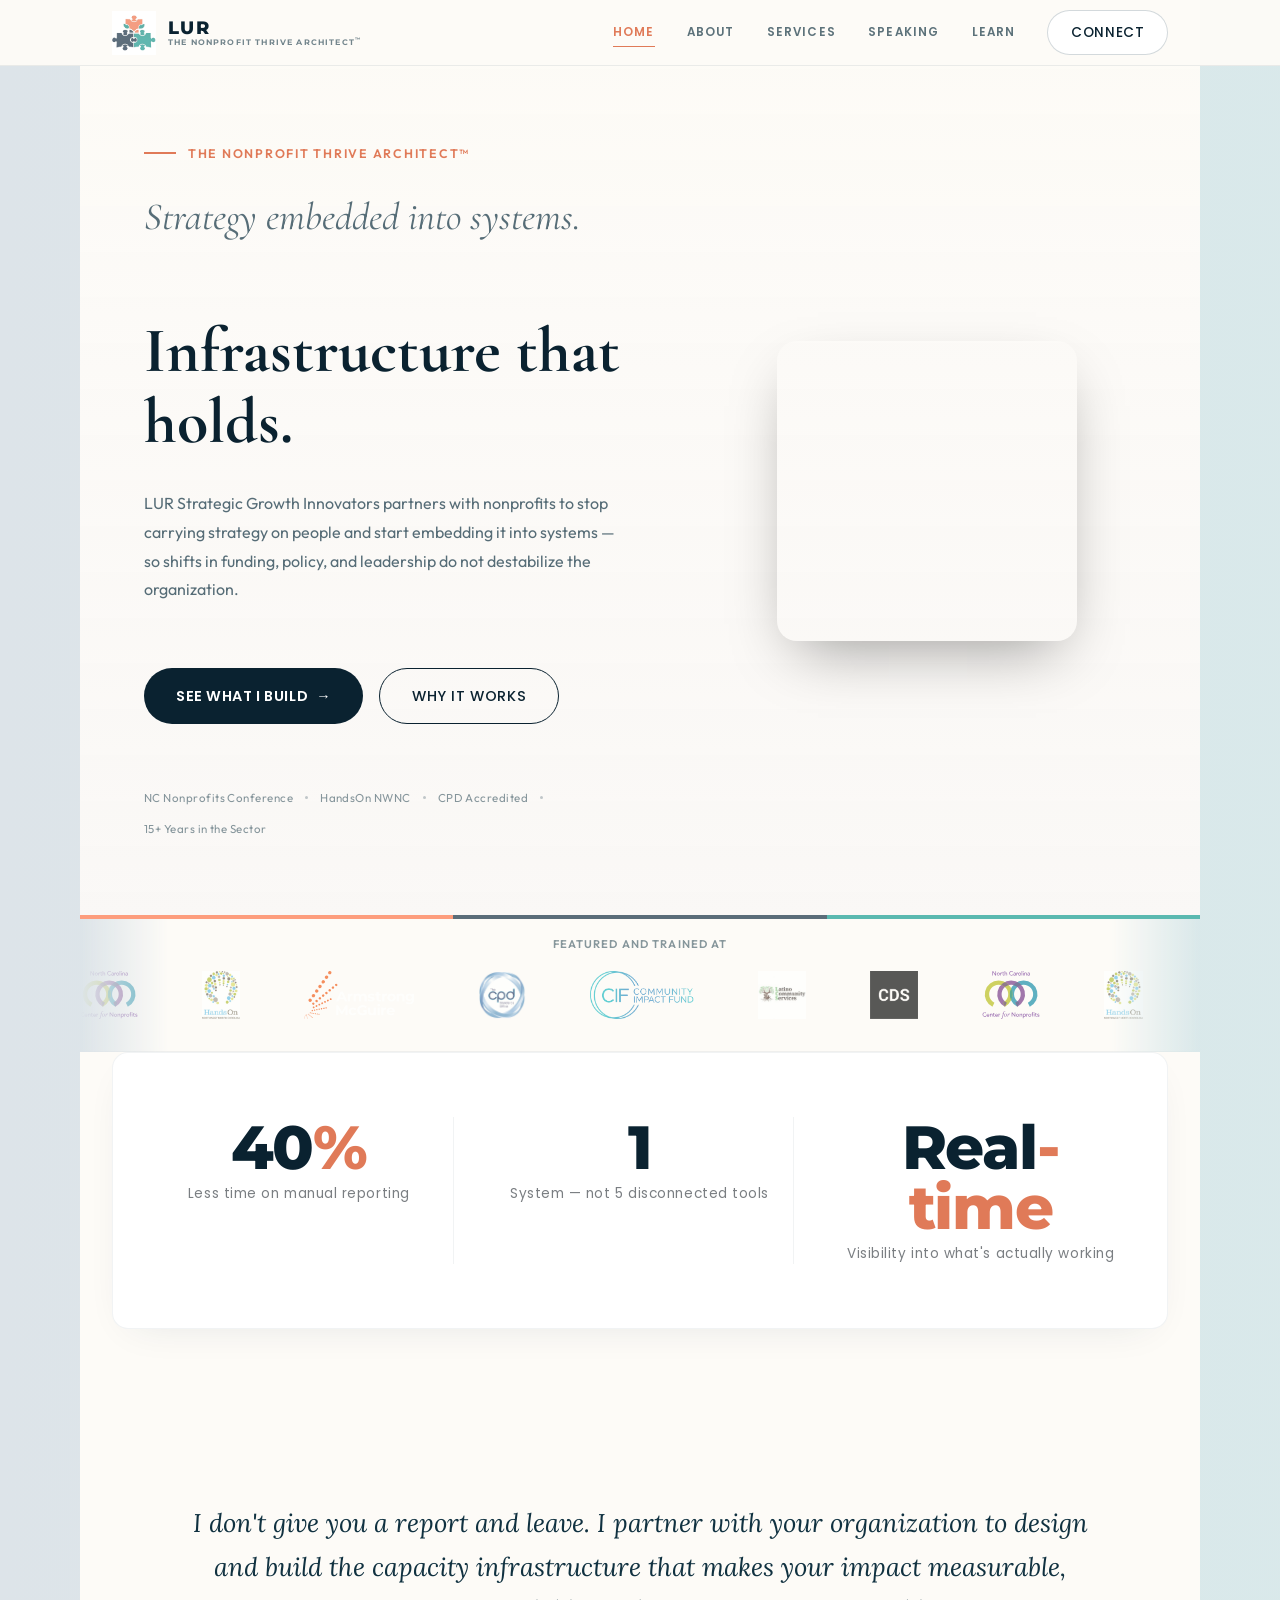
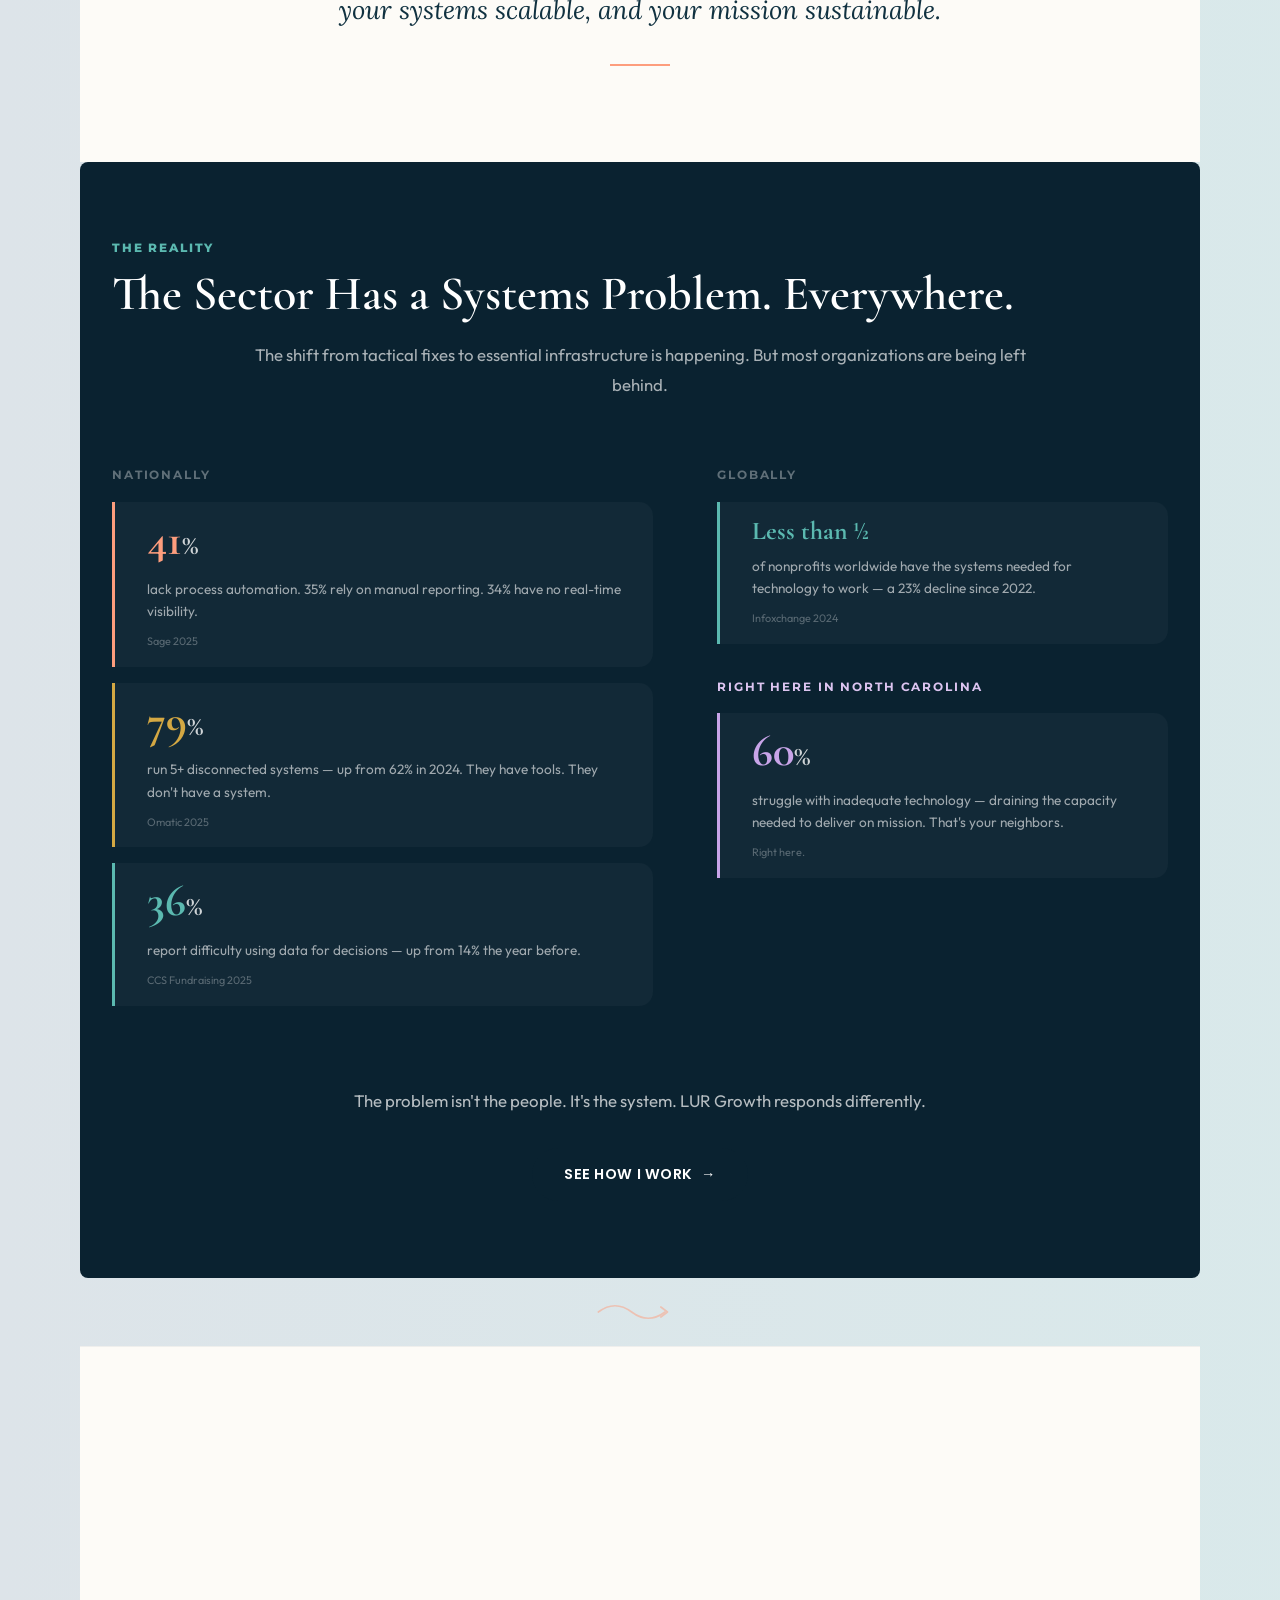
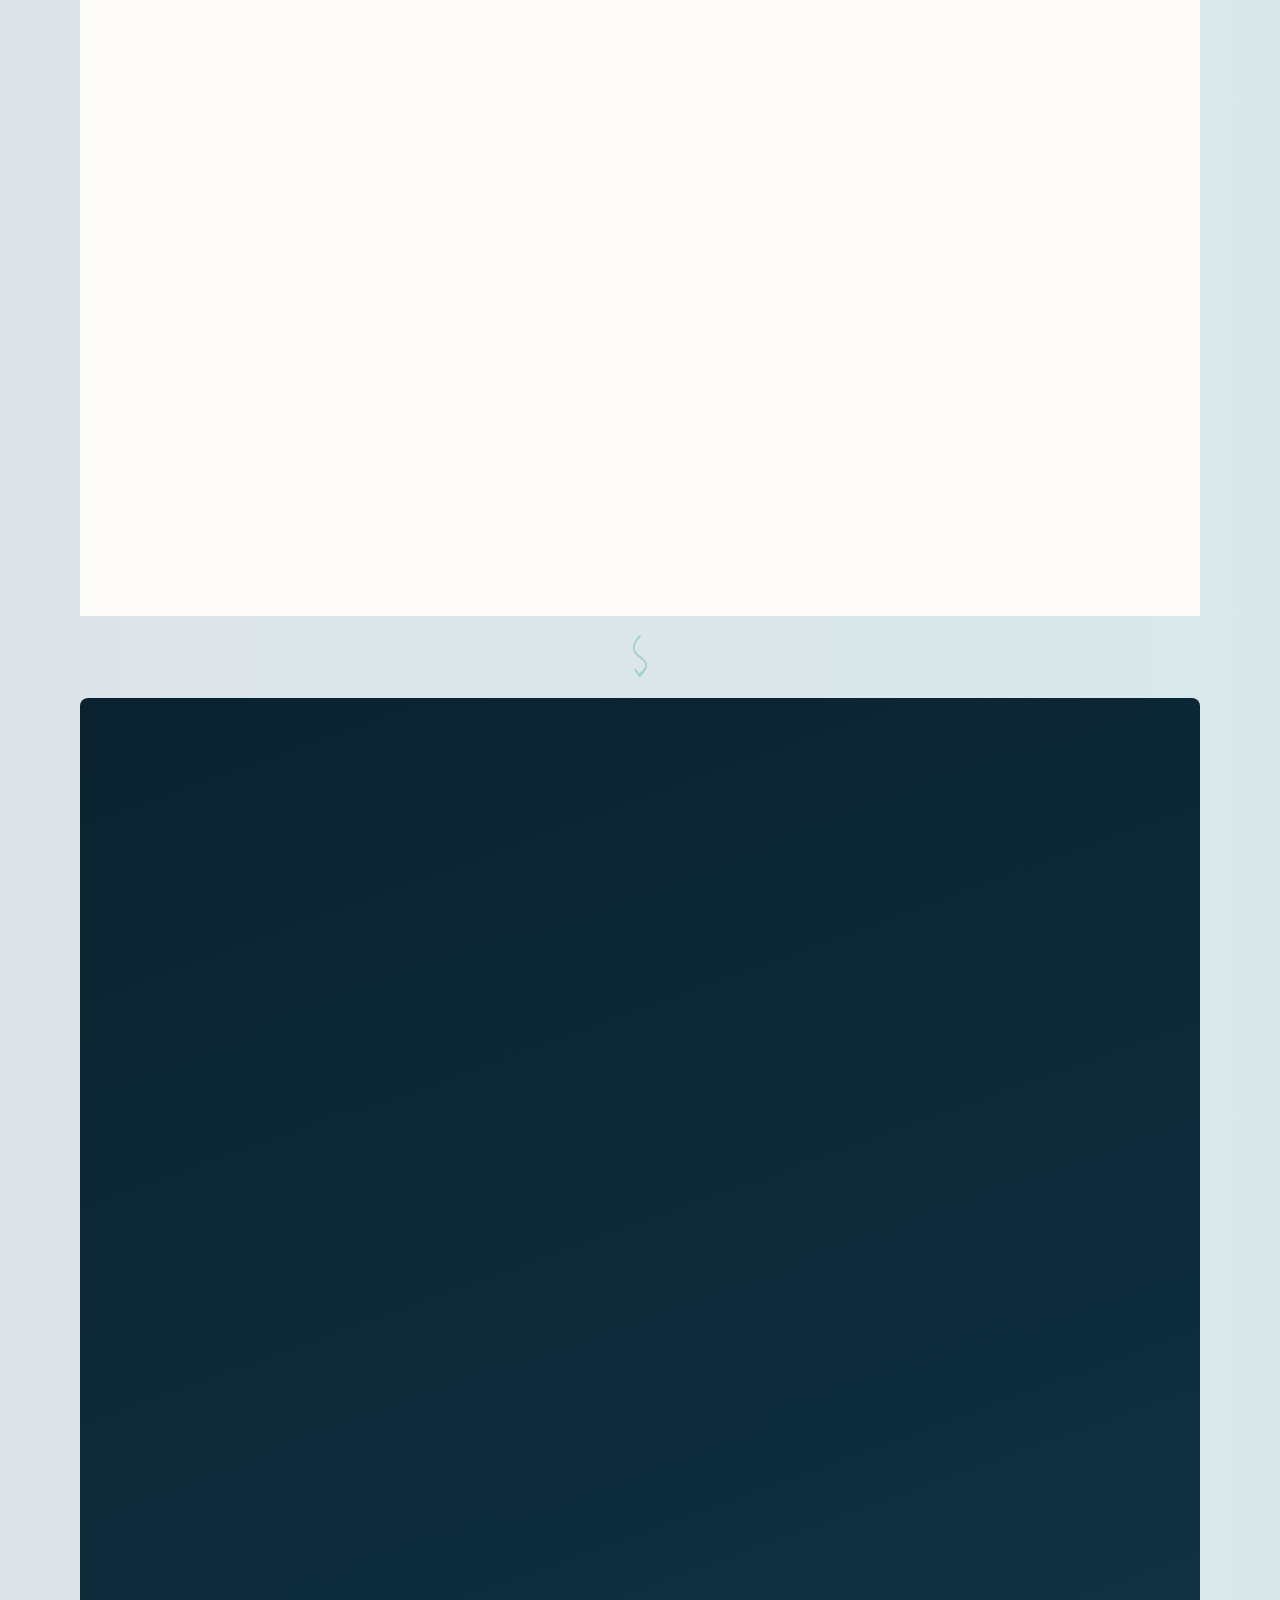
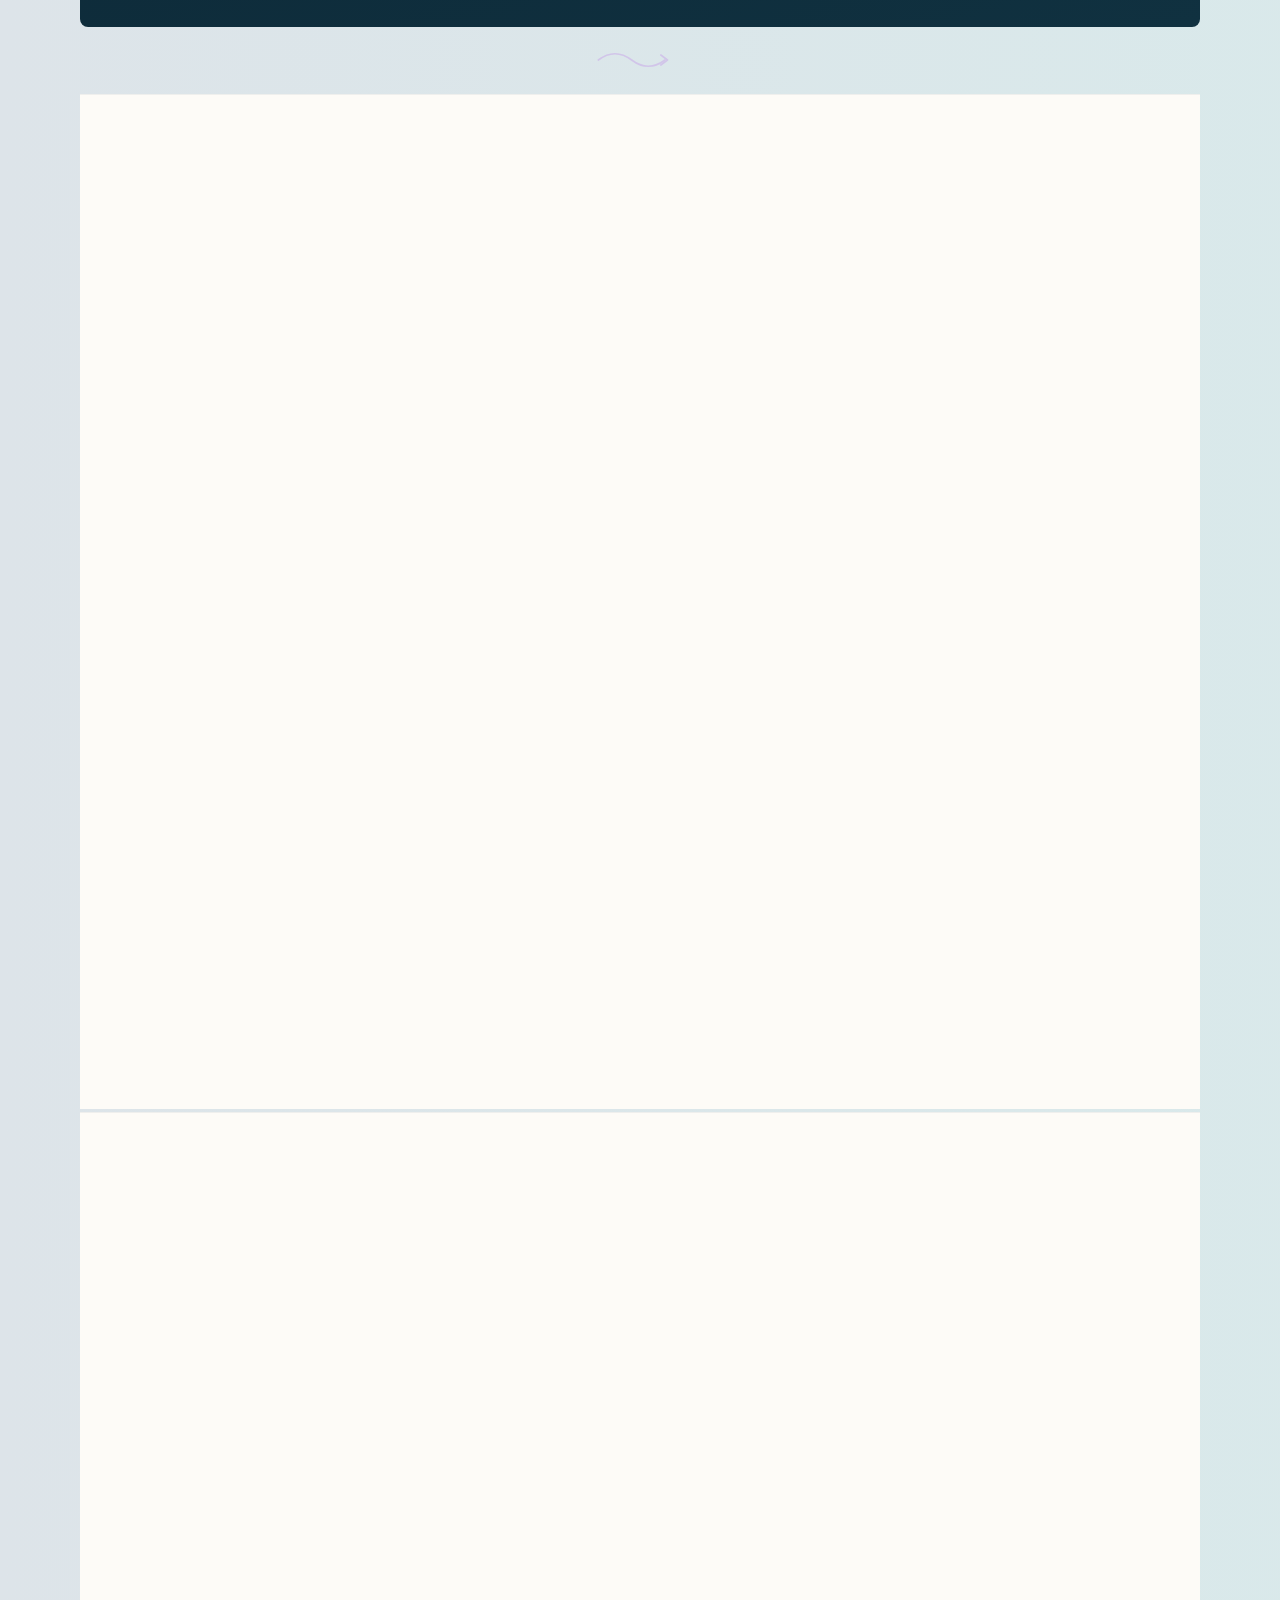
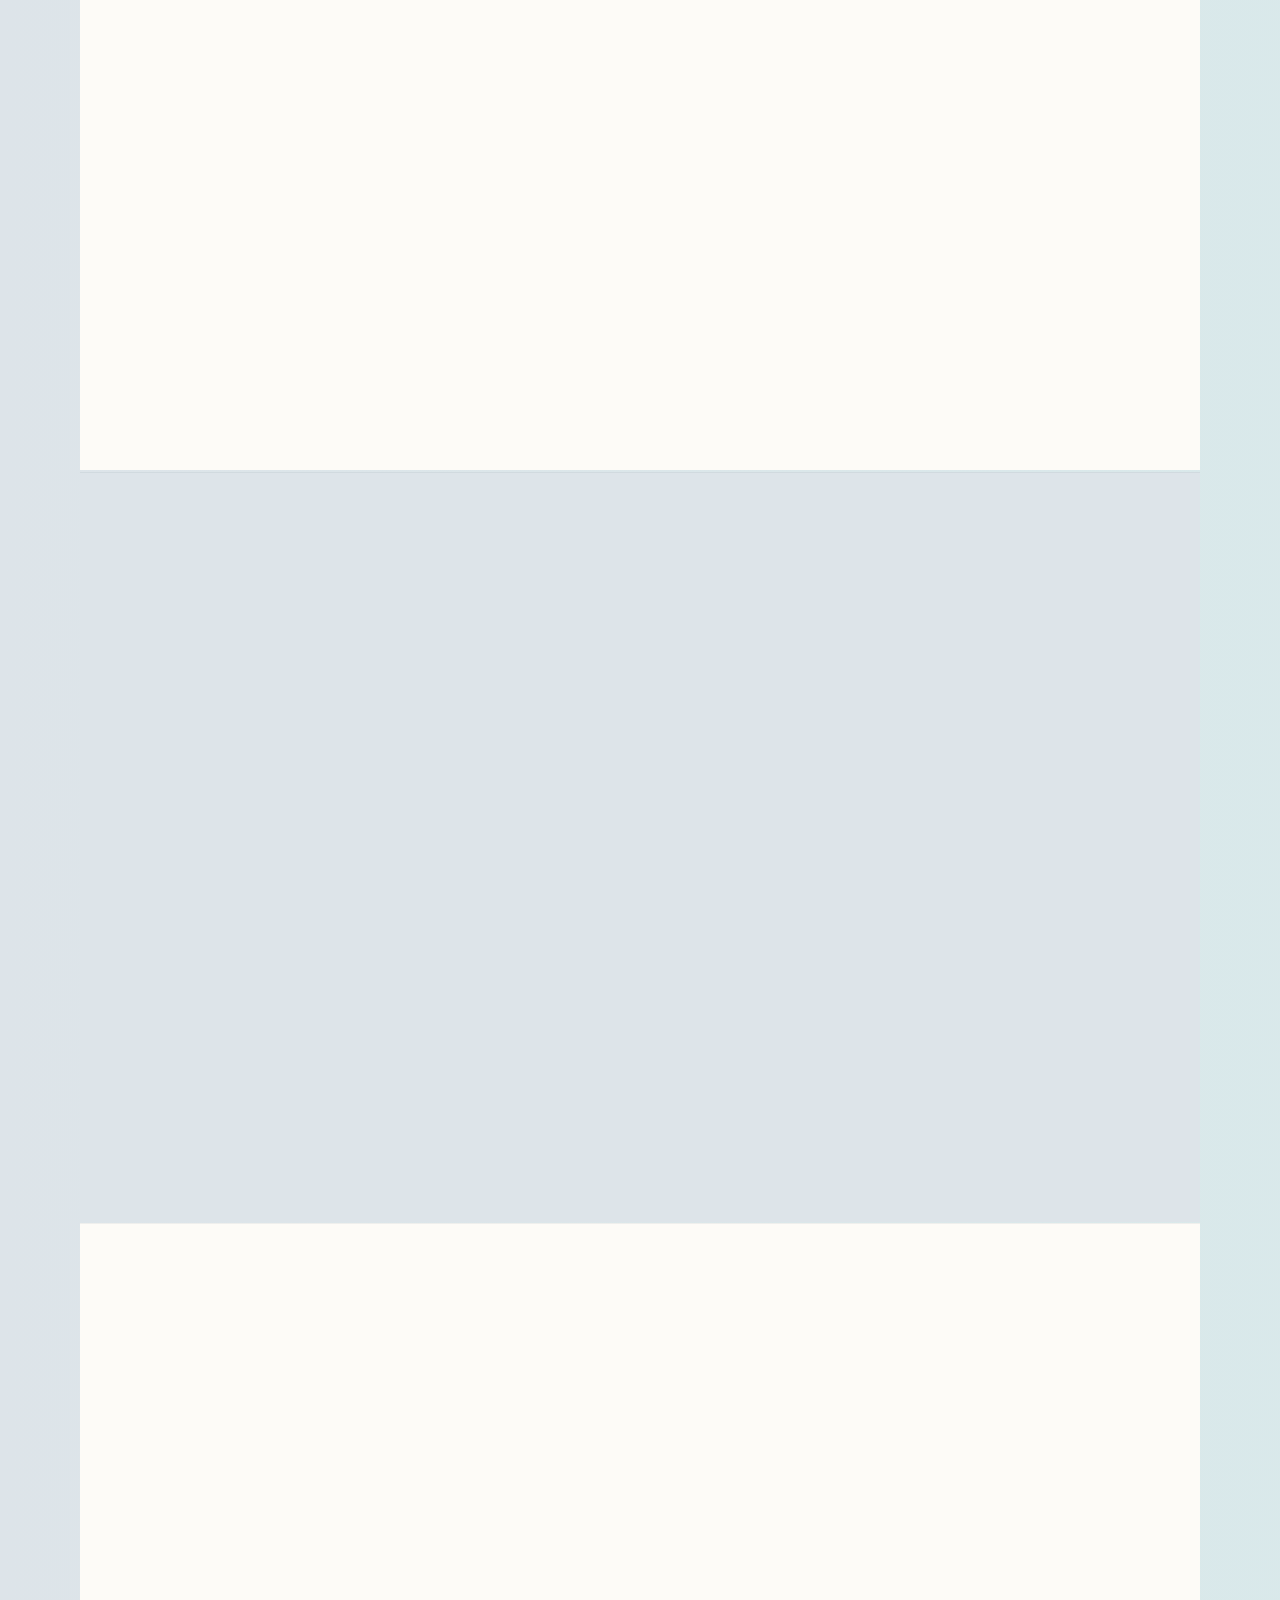
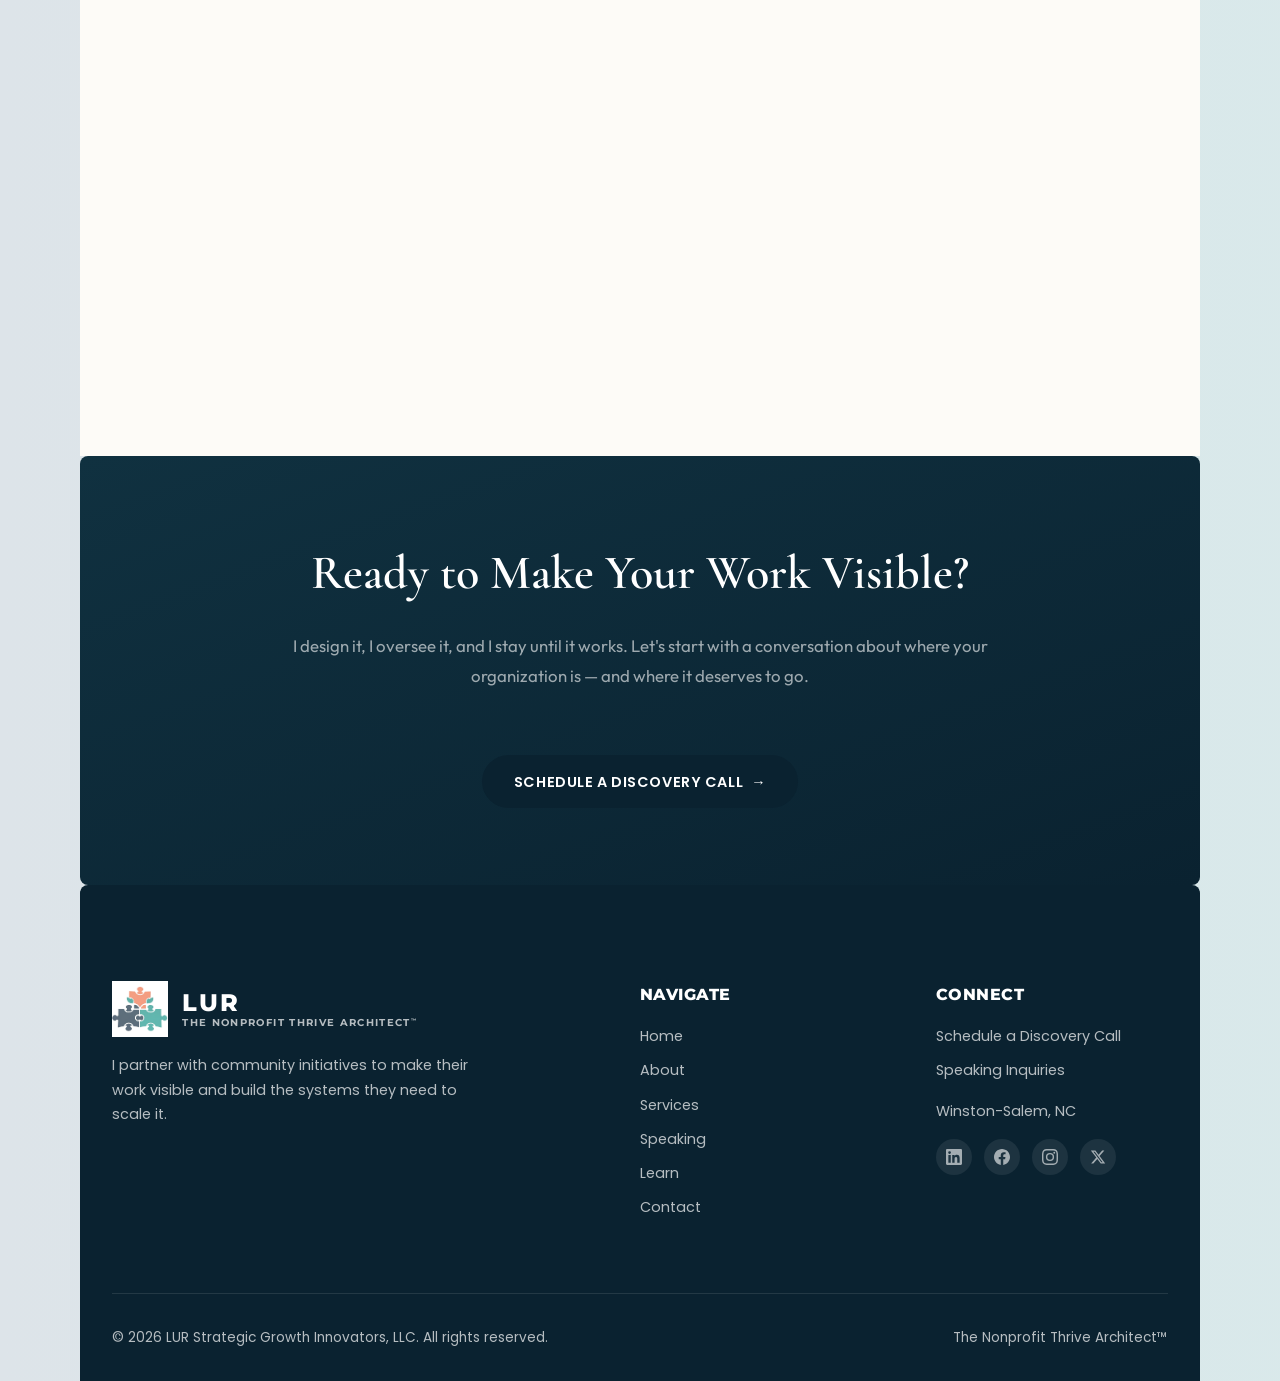
==== index.html @ 9ff00aa7 "Performance: remove grain overlay, border frame, backdrop-filter - Removed grain SVG overlay (fixed-" ====
<!DOCTYPE html>
<html lang="en">
<head>
  <meta charset="UTF-8">
  <meta name="viewport" content="width=device-width, initial-scale=1.0">
  <title>LUR Growth | The Nonprofit Thrive Architect™ | Capacity Infrastructure for Mission-Driven Organizations</title>
  <meta name="description" content="I partner with community initiatives to make their work visible and build the systems they need to scale it. Capacity infrastructure for nonprofits — not reports, not templates, working systems.">
  <meta name="keywords" content="nonprofit capacity building, nonprofit infrastructure, nonprofit systems design, Impact Flow framework, nonprofit AI systems, nonprofit executive leadership, Winston-Salem NC">
  <meta property="og:title" content="LUR Growth | The Nonprofit Thrive Architect™">
  <meta property="og:description" content="I partner with community initiatives to make their work visible and build the systems they need to scale it.">
  <meta property="og:type" content="website">
  <meta property="og:url" content="https://lurgrowth.com">
  <meta name="twitter:card" content="summary_large_image">
  <meta name="twitter:title" content="LUR Growth | The Nonprofit Thrive Architect™">
  <meta name="twitter:description" content="LUR Growth partners with nonprofits to embed strategy into systems. Capacity infrastructure for mission-driven organizations. Winston-Salem, NC.">
  <link rel="canonical" href="https://lurgrowth.com">
  <link rel="stylesheet" href="css/styles.css">

  <script type="application/ld+json">
  {
    "@context": "https://schema.org",
    "@type": "LocalBusiness",
    "name": "LUR Growth",
    "alternateName": "The Nonprofit Thrive Architect",
    "description": "Capacity infrastructure for mission-driven organizations. We partner with community initiatives to make their work visible and build the systems they need to scale it.",
    "url": "https://lurgrowth.com",
    "address": {
      "@type": "PostalAddress",
      "addressLocality": "Winston-Salem",
      "addressRegion": "NC",
      "addressCountry": "US"
    },
    "founder": {
      "@type": "Person",
      "name": "Latoya Robinson",
      "jobTitle": "Founder, Principal Consultant, and Creator of the Impact Flow Framework"
    }
  }
  </script>
</head>
<body>

  <!-- ========== 1. FIXED NAVIGATION ========== -->
  <nav class="nav" role="navigation" aria-label="Main navigation">
    <div class="nav__inner">
      <a href="index.html" class="nav__logo" aria-label="LUR Strategic Growth Innovators Home">
        <img src="assets/lur-icon.png" alt="" class="nav__logo-icon">
        <span class="nav__logo-wordmark">
          <span class="nav__logo-lur">LUR</span>
          <span class="nav__logo-tagline">The Nonprofit Thrive Architect<sup>™</sup></span>
        </span>
      </a>
      <div class="nav__links" id="navLinks">
        <a href="index.html" class="nav__link active">Home</a>
        <a href="about.html" class="nav__link">About</a>
        <a href="services.html" class="nav__link">Services</a>
        <a href="speaking.html" class="nav__link">Speaking</a>
        <a href="courses.html" class="nav__link">Learn</a>
        <a href="contact.html" class="nav__cta">Connect</a>
      </div>
      <button class="nav__toggle" id="navToggle" aria-label="Toggle navigation menu" aria-expanded="false">
        <span></span>
        <span></span>
        <span></span>
      </button>
    </div>
  </nav>

  <!-- ========== 2. HERO SECTION ========== -->
  <section class="hp-hero" id="hero">
    <div class="hp-hero__grid">
      <div class="hp-hero__text">
        <p class="hp-hero__eyebrow"><span class="hp-hero__eyebrow-line"></span>The Nonprofit Thrive Architect™</p>
        <h1 class="hp-hero__title"><em>Strategy embedded into systems.</em><br><strong>Infrastructure that holds.</strong></h1>
        <p class="hp-hero__body">LUR Strategic Growth Innovators partners with nonprofits to stop carrying strategy on people and start embedding it into systems — so shifts in funding, policy, and leadership do not destabilize the organization.</p>
        <div class="hp-hero__actions">
          <a href="services.html" class="btn btn--rose">See What I Build <span aria-hidden="true">&rarr;</span></a>
          <a href="#why-lur" class="btn btn--outline-white">Why It Works</a>
        </div>
        <div class="hp-hero__trust">
          <span>NC Nonprofits Conference</span>
          <span class="hp-hero__trust-dot"></span>
          <span>HandsOn NWNC</span>
          <span class="hp-hero__trust-dot"></span>
          <span>CPD Accredited</span>
          <span class="hp-hero__trust-dot"></span>
          <span>15+ Years in the Sector</span>
        </div>
      </div>

      <!-- Hero Visual: Video/Puzzle -->
      <div class="hp-hero__visual">
        <div class="hp-hero__video-wrap">
          <video class="hero__video" autoplay muted loop playsinline preload="auto" aria-label="Animated LUR Growth puzzle mark">
            <source src="assets/hero-puzzle-loop.mp4" type="video/mp4">
          </video>
        </div>
      </div>
    </div>
  </section>

  <!-- Tri-Color Accent Bar -->
  <div class="accent-bar" aria-hidden="true">
    <div class="accent-bar__segment accent-bar__segment--coral"></div>
    <div class="accent-bar__segment accent-bar__segment--slate"></div>
    <div class="accent-bar__segment accent-bar__segment--teal"></div>
  </div>

  <!-- ========== 3. CREDIBILITY STRIP (infinite marquee) ========== -->
  <section class="credibility-strip" aria-label="Featured and trained at">
    <p class="credibility-strip__label">Featured and Trained At</p>
    <div class="credibility-strip__track">
      <!-- Track A -->
      <img src="assets/logos/nc-nonprofits.svg" alt="NC Center for Nonprofits">
      <img src="assets/logos/handson-nwnc.jpg" alt="HandsOn Northwest North Carolina">
      <img src="assets/logos/armstrong-mcguire.svg" alt="Armstrong McGuire">
      <img src="assets/logos/cpd.webp" alt="CPD Standards Office">
      <img src="assets/logos/cif.webp" alt="Community Impact Fund">
      <img src="assets/logos/lcs.png" alt="Latino Community Services">
      <img src="assets/logos/cds.webp" alt="Community Design Studio">
      <!-- Track B (duplicate for seamless loop) -->
      <img src="assets/logos/nc-nonprofits.svg" alt="" aria-hidden="true">
      <img src="assets/logos/handson-nwnc.jpg" alt="" aria-hidden="true">
      <img src="assets/logos/armstrong-mcguire.svg" alt="" aria-hidden="true">
      <img src="assets/logos/cpd.webp" alt="" aria-hidden="true">
      <img src="assets/logos/cif.webp" alt="" aria-hidden="true">
      <img src="assets/logos/lcs.png" alt="" aria-hidden="true">
      <img src="assets/logos/cds.webp" alt="" aria-hidden="true">
    </div>
  </section>

  <!-- ========== 3b. STAT ROW ========== -->
  <section class="stat-row reveal" aria-label="What changes when systems work">
    <div class="stat-row__inner">
      <div class="stat">
        <span class="stat__number">40<span class="stat__number-suffix">%</span></span>
        <p class="stat__label">Less time on manual reporting</p>
      </div>
      <div class="stat">
        <span class="stat__number">1</span>
        <p class="stat__label">System — not 5 disconnected tools</p>
      </div>
      <div class="stat">
        <span class="stat__number">Real<span class="stat__number-suffix">-time</span></span>
        <p class="stat__label">Visibility into what's actually working</p>
      </div>
    </div>
  </section>

  <!-- ========== 3c. POSITIONING STATEMENT ========== -->
  <section class="positioning reveal">
    <p class="positioning__text">I don't give you a report and leave. I partner with your organization to design and build the capacity infrastructure that makes your impact measurable, your systems scalable, and your mission sustainable.</p>
    <div class="positioning__line"></div>
  </section>

  <!-- ========== 4. THE PROBLEM SECTION ========== -->
  <section class="hp-problem" id="the-problem">
    <div class="hp-problem__inner">
      <p class="hp-section-eyebrow reveal">The Reality</p>
      <h2 class="hp-section-title reveal">The Sector Has a Systems Problem. Everywhere.</h2>
      <p class="hp-problem__intro reveal">The shift from tactical fixes to essential infrastructure is happening. But most organizations are being left behind.</p>

      <div class="stat-grid reveal">
        <!-- Nationally -->
        <div class="stat-tier">
          <p class="stat-tier__label">Nationally</p>
          <div class="stat-card stat-card--rose">
            <span class="stat-card__number">41</span><span class="stat-card__suffix">%</span>
            <p class="stat-card__context">lack process automation. 35% rely on manual reporting. 34% have no real-time visibility.</p>
            <cite class="stat-card__source">Sage 2025</cite>
          </div>
          <div class="stat-card stat-card--gold">
            <span class="stat-card__number">79</span><span class="stat-card__suffix">%</span>
            <p class="stat-card__context">run 5+ disconnected systems — up from 62% in 2024. They have tools. They don't have a system.</p>
            <cite class="stat-card__source">Omatic 2025</cite>
          </div>
          <div class="stat-card stat-card--teal">
            <span class="stat-card__number">36</span><span class="stat-card__suffix">%</span>
            <p class="stat-card__context">report difficulty using data for decisions — up from 14% the year before.</p>
            <cite class="stat-card__source">CCS Fundraising 2025</cite>
          </div>
        </div>

        <!-- Globally + NC -->
        <div class="stat-tier">
          <p class="stat-tier__label">Globally</p>
          <div class="stat-card stat-card--green">
            <span class="stat-card__number" style="font-size: 1.6rem;">Less than &frac12;</span>
            <p class="stat-card__context">of nonprofits worldwide have the systems needed for technology to work — a 23% decline since 2022.</p>
            <cite class="stat-card__source">Infoxchange 2024</cite>
          </div>
          <p class="stat-tier__label stat-tier__label--highlight" style="margin-top: var(--space-md);">Right here in North Carolina</p>
          <div class="stat-card stat-card--plum">
            <span class="stat-card__number">60</span><span class="stat-card__suffix">%</span>
            <p class="stat-card__context">struggle with inadequate technology — draining the capacity needed to deliver on mission. That's your neighbors.</p>
            <cite class="stat-card__source">Right here.</cite>
          </div>
        </div>
      </div>

      <div class="hp-problem__turn reveal">
        <p class="hp-problem__text">The problem isn't the people. It's the system. LUR Growth responds differently.</p>
        <a href="services.html" class="btn btn--rose">See How I Work <span aria-hidden="true">&rarr;</span></a>
      </div>
    </div>
  </section>

  <!-- Squiggle Arrow Divider -->
  <div class="section-divider" aria-hidden="true">
    <svg class="squiggle-arrow" viewBox="0 0 120 40" fill="none" xmlns="http://www.w3.org/2000/svg">
      <path d="M10 20 Q30 5, 50 20 Q70 35, 90 20" stroke="var(--coral)" stroke-width="2" stroke-linecap="round" fill="none"/>
      <path d="M85 14 L93 20 L85 26" stroke="var(--coral)" stroke-width="2" stroke-linecap="round" stroke-linejoin="round" fill="none"/>
    </svg>
  </div>

  <!-- ========== 5. SERVICES ========== -->
  <section class="section section--cream" id="services">
    <div class="section__inner">
      <p class="hp-section-eyebrow reveal">What I Build</p>
      <h2 class="hp-section-title reveal">Capacity Infrastructure for the Work That Matters</h2>
      <p class="hp-section-sub reveal">Not a report. Not a template. A working system built around how your organization actually operates — and where you need to go.</p>

      <div class="hp-services stagger">
        <article class="hp-service-card hp-service-card--green">
          <div class="hp-service-card__bar"></div>
          <h3 class="hp-service-card__title">Impact Architecture</h3>
          <p class="hp-service-card__desc">I design and build the systems that make your organization's work visible — dashboards, accountability tools, CRM implementation, impact tracking, and board-ready reporting. If it helps you see your work clearly, I build it.</p>
          <ul class="hp-service-card__features">
            <li>Community impact dashboards</li>
            <li>Accountability + performance systems</li>
            <li>CRM setup and implementation</li>
            <li>Board-ready reporting tools</li>
            <li>Data visualization and metrics design</li>
          </ul>
        </article>

        <article class="hp-service-card hp-service-card--rose">
          <div class="hp-service-card__bar"></div>
          <h3 class="hp-service-card__title">The Monitor</h3>
          <p class="hp-service-card__desc">Once the system is live, I stay alongside your work. I watch what the data is telling us, interpret the gaps, identify what's at risk, and advise on what to build or fix next. This is the ongoing advisory layer — high-value, not just maintenance.</p>
          <ul class="hp-service-card__features">
            <li>Monthly data review and interpretation</li>
            <li>Gap and risk identification</li>
            <li>Strategic advisory calls</li>
            <li>Impact narrative development</li>
            <li>Funder-ready performance reporting</li>
          </ul>
        </article>

        <article class="hp-service-card hp-service-card--gold">
          <div class="hp-service-card__bar"></div>
          <h3 class="hp-service-card__title">Scale by Design</h3>
          <p class="hp-service-card__desc">For organizations asking "how do we grow this?" — I build the systems, frameworks, and roadmaps that answer that question with evidence instead of intuition. Scale by Design means your growth is intentional, infrastructure-backed, and built to last.</p>
          <ul class="hp-service-card__features">
            <li>Organizational capacity assessment</li>
            <li>3-year scale planning</li>
            <li>Infrastructure gap analysis</li>
            <li>Community co-design facilitation</li>
            <li>Funder-ready case for investment</li>
          </ul>
        </article>
      </div>
    </div>
  </section>

  <!-- Squiggle Divider -->
  <div class="section-divider" aria-hidden="true">
    <svg class="squiggle-arrow squiggle-arrow--down" viewBox="0 0 40 60" fill="none" xmlns="http://www.w3.org/2000/svg">
      <path d="M20 5 Q5 20, 20 30 Q35 40, 20 50" stroke="var(--teal)" stroke-width="2" stroke-linecap="round" fill="none"/>
      <path d="M14 45 L20 53 L26 45" stroke="var(--teal)" stroke-width="2" stroke-linecap="round" stroke-linejoin="round" fill="none"/>
    </svg>
  </div>

  <!-- ========== 6. WHY PARTNER WITH LUR GROWTH ========== -->
  <section class="hp-why" id="why-lur">
    <div class="hp-why__inner">
      <p class="hp-section-eyebrow reveal" style="color: var(--teal);">Why Partner With LUR Growth</p>
      <h2 class="hp-section-title reveal" style="color: var(--white);">Imagine What Your Organization Could Look Like in Three Years.</h2>
      <p class="hp-section-sub reveal" style="color: rgba(255,255,255,0.6);">Every partnership starts with a vision. Here's how Latoya is wired to help you get there — and what that means for your organization specifically.</p>

      <div class="strength-accordion" id="strengthAccordion">
        <div class="strength-card strength-card--green active" onclick="toggleAccordion(this)">
          <div class="strength-card__header" role="button" tabindex="0" aria-expanded="true">
            <h3 class="strength-card__title">She can see your organization's future before the engagement begins.</h3>
            <span class="strength-card__icon" aria-hidden="true"></span>
          </div>
          <div class="strength-card__body">
            <p>Before a single system is built, you'll have a vivid picture of what's possible. Not a vague promise — a specific, compelling vision of where your organization is headed and what it looks like when it's thriving. That vision is what fuels the work that follows.</p>
          </div>
        </div>
        <div class="strength-card strength-card--rose" onclick="toggleAccordion(this)">
          <div class="strength-card__header" role="button" tabindex="0" aria-expanded="false">
            <h3 class="strength-card__title">She spots the system gap your whole team has normalized.</h3>
            <span class="strength-card__icon" aria-hidden="true"></span>
          </div>
          <div class="strength-card__body">
            <p>That thing everyone has worked around for three years? She'll name it in the first conversation. While others see complexity, she sees the pattern — and the path through it. That's the insight you're investing in.</p>
          </div>
        </div>
        <div class="strength-card strength-card--gold" onclick="toggleAccordion(this)">
          <div class="strength-card__header" role="button" tabindex="0" aria-expanded="false">
            <h3 class="strength-card__title">She won't build you something good. She'll build you the best.</h3>
            <span class="strength-card__icon" aria-hidden="true"></span>
          </div>
          <div class="strength-card__body">
            <p>There's no settling. No "good enough." Your system will be built to outperform every comparable organization in your space — because that's the only standard she operates from.</p>
          </div>
        </div>
        <div class="strength-card strength-card--teal" onclick="toggleAccordion(this)">
          <div class="strength-card__header" role="button" tabindex="0" aria-expanded="false">
            <h3 class="strength-card__title">She goes deep with you. That's not a limitation — it's the model.</h3>
            <span class="strength-card__icon" aria-hidden="true"></span>
          </div>
          <div class="strength-card__body">
            <p>You don't get a rotating team. You get Latoya — invested, consistent, and present. She works with a small number of organizations so each partner gets her full attention and strategic depth.</p>
          </div>
        </div>
        <div class="strength-card strength-card--plum" onclick="toggleAccordion(this)">
          <div class="strength-card__header" role="button" tabindex="0" aria-expanded="false">
            <h3 class="strength-card__title">She doesn't leave you with a deck. She stays until it works.</h3>
            <span class="strength-card__icon" aria-hidden="true"></span>
          </div>
          <div class="strength-card__body">
            <p>Every day starts at zero for her. The engagement isn't done when the system is delivered — it's done when it's working. Your momentum is her motivation.</p>
          </div>
        </div>
      </div>
    </div>
  </section>

  <!-- Squiggle Divider -->
  <div class="section-divider" aria-hidden="true">
    <svg class="squiggle-arrow" viewBox="0 0 120 40" fill="none" xmlns="http://www.w3.org/2000/svg">
      <path d="M10 20 Q30 5, 50 20 Q70 35, 90 20" stroke="var(--plum)" stroke-width="2" stroke-linecap="round" fill="none"/>
      <path d="M85 14 L93 20 L85 26" stroke="var(--plum)" stroke-width="2" stroke-linecap="round" stroke-linejoin="round" fill="none"/>
    </svg>
  </div>

  <!-- ========== 7. THE THRIVE FRAMEWORK ========== -->
  <section class="hp-framework section--cream-warm" id="framework">
    <div class="section__inner" style="text-align: center;">
      <p class="hp-section-eyebrow reveal">The Framework</p>
      <h2 class="hp-section-title reveal">A Proven System. Not a Template.</h2>
      <p class="hp-section-sub reveal" style="margin-left: auto; margin-right: auto;">The LUR Framework is the architecture behind every engagement. It's how Latoya designs capacity systems that actually hold up — and grow.</p>

      <!-- THRIVE Cards Grid -->
      <div class="thrive-cards stagger" id="thriveVisual">
        <div class="thrive-card thrive-card--t">
          <div class="thrive-card__letter-wrap thrive-card__letter-wrap--navy">
            <span class="thrive-card__letter">T</span>
            <span class="thrive-card__pulse"></span>
          </div>
          <h3 class="thrive-card__title">Transform</h3>
          <p class="thrive-card__desc">Shift from reactive operations to strategic infrastructure</p>
          <span class="thrive-card__step">Step 1</span>
        </div>
        <div class="thrive-card thrive-card--h">
          <div class="thrive-card__letter-wrap thrive-card__letter-wrap--teal">
            <span class="thrive-card__letter">H</span>
            <span class="thrive-card__pulse"></span>
          </div>
          <h3 class="thrive-card__title">Harness</h3>
          <p class="thrive-card__desc">Use data and systems to see what's actually happening</p>
          <span class="thrive-card__step">Step 2</span>
        </div>
        <div class="thrive-card thrive-card--r">
          <div class="thrive-card__letter-wrap thrive-card__letter-wrap--rose">
            <span class="thrive-card__letter">R</span>
            <span class="thrive-card__pulse"></span>
          </div>
          <h3 class="thrive-card__title">Realize</h3>
          <p class="thrive-card__desc">Close the gap between strategy and execution</p>
          <span class="thrive-card__step">Step 3</span>
        </div>
        <div class="thrive-card thrive-card--i">
          <div class="thrive-card__letter-wrap thrive-card__letter-wrap--gold">
            <span class="thrive-card__letter">I</span>
            <span class="thrive-card__pulse"></span>
          </div>
          <h3 class="thrive-card__title">Impact</h3>
          <p class="thrive-card__desc">Build the visibility tools that prove your work's value</p>
          <span class="thrive-card__step">Step 4</span>
        </div>
        <div class="thrive-card thrive-card--v">
          <div class="thrive-card__letter-wrap thrive-card__letter-wrap--plum">
            <span class="thrive-card__letter">V</span>
            <span class="thrive-card__pulse"></span>
          </div>
          <h3 class="thrive-card__title">Vision</h3>
          <p class="thrive-card__desc">Design the future your organization is capable of</p>
          <span class="thrive-card__step">Step 5</span>
        </div>
        <div class="thrive-card thrive-card--e">
          <div class="thrive-card__letter-wrap thrive-card__letter-wrap--teal-alt">
            <span class="thrive-card__letter">E</span>
            <span class="thrive-card__pulse"></span>
          </div>
          <h3 class="thrive-card__title">Execute</h3>
          <p class="thrive-card__desc">Build it, activate it, and stay until it works</p>
          <span class="thrive-card__step">Step 6</span>
        </div>
      </div>
    </div>
  </section>

  <!-- ========== 8. PROOF & APPEARANCES ========== -->
  <section class="section section--cream">
    <div class="section__inner">
      <p class="hp-section-eyebrow reveal">In Practice</p>
      <h2 class="hp-section-title reveal">Proof of Impact</h2>
      <div class="proof reveal">
        <p class="proof__text">For the Community Impact Fund of the Virgin Islands (CIFVI), we designed and deployed a customized donor management system for named fund stewardship. Their team now has automated reporting, real-time fund visibility, and significantly reduced manual administrative load. We remain their ongoing infrastructure partner.</p>
      </div>

      <div class="about-grid reveal" style="align-items: center; margin-top: var(--space-xl);">
        <div class="reveal-left">
          <p class="hp-section-eyebrow">Next Up</p>
          <h3 class="section__title">Live workshop: May 12, 2026.</h3>
          <p style="font-size: 1.05rem; color: var(--charcoal); line-height: 1.8; margin-bottom: var(--space-xs);"><strong style="color: var(--navy);">AI for Nonprofit Capacity: Practical Systems for Leaders in Transition.</strong> A two-hour working session with HandsOn Northwest North Carolina.</p>
          <p style="font-size: 0.9rem; color: var(--warm-gray); margin-bottom: var(--space-md);">Tuesday, May 12, 2026 &middot; 9 to 11 AM ET &middot; Winston-Salem, NC</p>
          <a href="speaking.html" class="btn btn--dark">Learn More</a>
        </div>
        <div class="reveal-right">
          <div class="engagement engagement--upcoming" style="background-color: var(--white); padding: var(--space-md); box-shadow: var(--shadow-md);">
            <p class="engagement__date">Also featured</p>
            <h3 class="engagement__title" style="font-size: 1.1rem;">Your Path to Nonprofit Leadership, Ep #305</h3>
            <p class="engagement__venue">With Dr. Patton McDowell &middot; Armstrong McGuire</p>
            <p class="engagement__description" style="margin-top: 0.4rem;">5 Steps for Balancing Leadership with Personal Wellness.</p>
            <a href="https://www.armstrongmcguire.com/podcast/305-5-steps-for-balancing-leadership-with-personal-wellness" target="_blank" rel="noopener" style="display: inline-block; margin-top: var(--space-xs); font-size: 0.9rem; color: var(--teal-dark); font-weight: 600;">Listen to the episode &rarr;</a>
          </div>
        </div>
      </div>
    </div>
  </section>

  <!-- ========== 9. COURSES ========== -->
  <section class="section section--cream-dark" id="courses">
    <div class="section__inner" style="text-align: center;">
      <p class="hp-section-eyebrow reveal">CPD-Accredited Courses</p>
      <h2 class="hp-section-title reveal">Professional Development for Nonprofit Leaders</h2>
      <p class="hp-section-sub reveal" style="margin-left: auto; margin-right: auto;">Both courses are independently accredited by the CPD Certification Service. Earn your certificate or access content through The Calm Infrastructure Lab.</p>

      <div class="course-cards stagger">
        <div class="course-card course-card--teal">
          <span class="course-badge course-badge--teal">CPD Accredited</span>
          <h3 class="course-card__title">AI Integration for Nonprofit Leaders</h3>
          <p class="course-card__meta">6 Modules &middot; 8 to 10 CPD Hours</p>
          <p class="course-card__desc">Stop managing AI by accident. Start integrating it with intention. Built on the Nonprofit Capacity Architecture framework.</p>
          <a href="courses.html#ai-integration" class="btn btn--dark">View Course</a>
        </div>
        <div class="course-card course-card--coral">
          <span class="course-badge course-badge--coral">CPD Accredited</span>
          <h3 class="course-card__title">Lead Through the Storm</h3>
          <p class="course-card__meta">5 Modules + Bonus &middot; 3.5 to 4 CPD Hours</p>
          <p class="course-card__desc">A regenerative reset for nonprofit leaders who are ready to lead from fullness, not exhaustion.</p>
          <a href="courses.html#lead-through-the-storm" class="btn btn--dark">View Course</a>
        </div>
      </div>
    </div>
  </section>

  <!-- ========== 10. ABOUT LATOYA ========== -->
  <section class="section section--cream" id="about">
    <div class="section__inner">
      <div class="about-grid" style="align-items: center;">
        <div class="about__portrait-wrap reveal-left">
          <figure class="about__portrait">
            <img src="assets/latoya-headshot.jpg" alt="Latoya Robinson, M.S., Founder of LUR Growth">
          </figure>
          <div class="portrait-badge portrait-badge--top-right">
            <span class="portrait-badge__number">1,000+</span>
            <span class="portrait-badge__label">Professionals Credentialed</span>
          </div>
          <div class="portrait-badge portrait-badge--bottom-left">
            <span class="portrait-badge__number">$1.2M</span>
            <span class="portrait-badge__label">Budget Growth</span>
          </div>
        </div>
        <div class="reveal-right">
          <p class="hp-section-eyebrow">About Latoya</p>
          <h2 class="hp-section-title" style="font-size: clamp(1.6rem, 3vw, 2.2rem);">The Nonprofit Thrive Architect™</h2>

          <blockquote class="hp-problem__quote" style="margin: var(--space-sm) 0 var(--space-md);">
            <p>"I'm not a software vendor. I'm a nonprofit leader who builds capacity infrastructure."</p>
          </blockquote>

          <p style="font-size: 1rem; color: var(--charcoal); line-height: 1.8; margin-bottom: var(--space-sm);">My path started in St. Croix, U.S. Virgin Islands. After earning my B.A. from Voorhees College and my M.S. in Counseling, I spent 20 years building nonprofit infrastructure from the inside. I've founded seven ventures, grown budgets from $400K to $1.2M, and partnered with organizations credentialing over 1,000 professionals.</p>

          <div class="about-stats">
            <div class="about-stat">
              <span class="about-stat__number">15+</span>
              <span class="about-stat__label">Years as<br>Executive Director</span>
            </div>
            <div class="about-stat">
              <span class="about-stat__number">M.S.</span>
              <span class="about-stat__label">Counseling</span>
            </div>
            <div class="about-stat">
              <span class="about-stat__number">CPD</span>
              <span class="about-stat__label">Accredited<br>Provider</span>
            </div>
            <div class="about-stat">
              <span class="about-stat__number">7</span>
              <span class="about-stat__label">Ventures<br>Founded</span>
            </div>
          </div>

          <p style="font-size: 0.85rem; color: var(--warm-gray); line-height: 1.6; margin-top: var(--space-md);">LUR Growth &middot; The Nonprofit Thrive Architect™ &middot; Voorhees College + Capella University &middot; Winston-Salem, NC</p>
          <a href="about.html" class="btn btn--dark" style="margin-top: var(--space-sm);">Full Bio</a>
        </div>
      </div>
    </div>
  </section>

  <!-- ========== 11. CALL TO ACTION ========== -->
  <section class="hp-cta">
    <div class="hp-cta__inner">
      <h2 class="hp-cta__title reveal">Ready to Make Your Work Visible?</h2>
      <p class="hp-cta__sub reveal">I design it, I oversee it, and I stay until it works. Let's start with a conversation about where your organization is — and where it deserves to go.</p>
      <a href="https://calendly.com/lurobinson/30min" target="_blank" rel="noopener" class="btn btn--white reveal">Schedule a Discovery Call <span aria-hidden="true">&rarr;</span></a>
    </div>
  </section>

  <!-- ========== 12. FOOTER ========== -->
  <footer class="footer" role="contentinfo">
    <div class="footer__inner">
      <div>
        <div class="footer__brand-lockup">
          <img src="assets/lur-icon.png" alt="" class="footer__brand-icon">
          <div>
            <p class="footer__brand">LUR</p>
            <p class="footer__brand-tagline">The Nonprofit Thrive Architect<sup>™</sup></p>
          </div>
        </div>
        <p class="footer__description">I partner with community initiatives to make their work visible and build the systems they need to scale it.</p>
      </div>
      <div>
        <p class="footer__heading">Navigate</p>
        <a href="index.html" class="footer__link">Home</a>
        <a href="about.html" class="footer__link">About</a>
        <a href="services.html" class="footer__link">Services</a>
        <a href="speaking.html" class="footer__link">Speaking</a>
        <a href="courses.html" class="footer__link">Learn</a>
        <a href="contact.html" class="footer__link">Contact</a>
      </div>
      <div>
        <p class="footer__heading">Connect</p>
        <a href="https://calendly.com/lurobinson/30min" target="_blank" rel="noopener" class="footer__link">Schedule a Discovery Call</a>
        <a href="speaking.html" class="footer__link">Speaking Inquiries</a>
        <p class="footer__link" style="margin-top: var(--space-sm);">Winston-Salem, NC</p>
        <div class="footer__social">
          <a href="https://www.linkedin.com/company/lurgrowth" target="_blank" rel="noopener" class="footer__social-link" aria-label="LinkedIn">
            <svg viewBox="0 0 24 24" fill="currentColor"><path d="M20.447 20.452h-3.554v-5.569c0-1.328-.027-3.037-1.852-3.037-1.853 0-2.136 1.445-2.136 2.939v5.667H9.351V9h3.414v1.561h.046c.477-.9 1.637-1.85 3.37-1.85 3.601 0 4.267 2.37 4.267 5.455v6.286zM5.337 7.433a2.062 2.062 0 01-2.063-2.065 2.064 2.064 0 112.063 2.065zm1.782 13.019H3.555V9h3.564v11.452zM22.225 0H1.771C.792 0 0 .774 0 1.729v20.542C0 23.227.792 24 1.771 24h20.451C23.2 24 24 23.227 24 22.271V1.729C24 .774 23.2 0 22.222 0h.003z"/></svg>
          </a>
          <a href="https://www.facebook.com/LURGrowth/" target="_blank" rel="noopener" class="footer__social-link" aria-label="Facebook">
            <svg viewBox="0 0 24 24" fill="currentColor"><path d="M24 12.073c0-6.627-5.373-12-12-12s-12 5.373-12 12c0 5.99 4.388 10.954 10.125 11.854v-8.385H7.078v-3.47h3.047V9.43c0-3.007 1.792-4.669 4.533-4.669 1.312 0 2.686.235 2.686.235v2.953H15.83c-1.491 0-1.956.925-1.956 1.874v2.25h3.328l-.532 3.47h-2.796v8.385C19.612 23.027 24 18.062 24 12.073z"/></svg>
          </a>
          <a href="https://www.instagram.com/lurgrowth/" target="_blank" rel="noopener" class="footer__social-link" aria-label="Instagram">
            <svg viewBox="0 0 24 24" fill="currentColor"><path d="M12 2.163c3.204 0 3.584.012 4.85.07 3.252.148 4.771 1.691 4.919 4.919.058 1.265.069 1.645.069 4.849 0 3.205-.012 3.584-.069 4.849-.149 3.225-1.664 4.771-4.919 4.919-1.266.058-1.644.07-4.85.07-3.204 0-3.584-.012-4.849-.07-3.26-.149-4.771-1.699-4.919-4.92-.058-1.265-.07-1.644-.07-4.849 0-3.204.013-3.583.07-4.849.149-3.227 1.664-4.771 4.919-4.919 1.266-.057 1.645-.069 4.849-.069zM12 0C8.741 0 8.333.014 7.053.072 2.695.272.273 2.69.073 7.052.014 8.333 0 8.741 0 12c0 3.259.014 3.668.072 4.948.2 4.358 2.618 6.78 6.98 6.98C8.333 23.986 8.741 24 12 24c3.259 0 3.668-.014 4.948-.072 4.354-.2 6.782-2.618 6.979-6.98.059-1.28.073-1.689.073-4.948 0-3.259-.014-3.667-.072-4.947-.196-4.354-2.617-6.78-6.979-6.98C15.668.014 15.259 0 12 0zm0 5.838a6.162 6.162 0 100 12.324 6.162 6.162 0 000-12.324zM12 16a4 4 0 110-8 4 4 0 010 8zm6.406-11.845a1.44 1.44 0 100 2.881 1.44 1.44 0 000-2.881z"/></svg>
          </a>
          <a href="https://x.com/ThriveArchLR" target="_blank" rel="noopener" class="footer__social-link" aria-label="X (Twitter)">
            <svg viewBox="0 0 24 24" fill="currentColor"><path d="M18.244 2.25h3.308l-7.227 8.26 8.502 11.24H16.17l-5.214-6.817L4.99 21.75H1.68l7.73-8.835L1.254 2.25H8.08l4.713 6.231zm-1.161 17.52h1.833L7.084 4.126H5.117z"/></svg>
          </a>
        </div>
      </div>
    </div>
    <div class="footer__bottom">
      <p>&copy; 2026 LUR Strategic Growth Innovators, LLC. All rights reserved.</p>
      <p>The Nonprofit Thrive Architect™</p>
    </div>
  </footer>

  <!-- Accordion toggle (inline for reliability) -->
  <script>
    function toggleAccordion(card) {
      var wasActive = card.classList.contains('active');
      // Close all cards
      var all = document.querySelectorAll('#strengthAccordion .strength-card');
      for (var i = 0; i < all.length; i++) {
        all[i].classList.remove('active');
        var hdr = all[i].querySelector('.strength-card__header');
        if (hdr) hdr.setAttribute('aria-expanded', 'false');
      }
      // Open clicked card if it wasn't already open
      if (!wasActive) {
        card.classList.add('active');
        var header = card.querySelector('.strength-card__header');
        if (header) header.setAttribute('aria-expanded', 'true');
      }
    }
  </script>
  <script src="js/main.js" defer></script>
</body>
</html>
---- css/styles.css ----
@import url('https://fonts.googleapis.com/css2?family=Cormorant+Garamond:ital,wght@0,400;0,500;0,600;0,700;1,400;1,500;1,600&family=Outfit:wght@300;400;500;600;700&family=Montserrat:wght@400;700;800&family=Poppins:wght@300;400;500;600&family=Lora:ital@1&display=swap');
@import 'variables.css';
@import 'reset.css';

/* ========================================
   NAVIGATION
   ======================================== */

.nav {
  position: fixed;
  top: 0;
  left: 0;
  right: 0;
  height: var(--nav-height);
  z-index: 1000;
  transition: background-color var(--transition-base), box-shadow var(--transition-base);
}

.nav.scrolled {
  background-color: rgba(16, 49, 64, 0.92);
  box-shadow: var(--shadow-md);
  backdrop-filter: blur(12px);
  -webkit-backdrop-filter: blur(12px);
  border-bottom: 1px solid rgba(255, 255, 255, 0.06);
}

.nav__inner {
  max-width: var(--max-width);
  margin: 0 auto;
  padding: 0 var(--space-md);
  height: 100%;
  display: flex;
  align-items: center;
  justify-content: space-between;
}

.nav__logo {
  display: flex;
  align-items: center;
  gap: 0.75rem;
  text-decoration: none;
}

.nav__logo-icon {
  width: 44px;
  height: 44px;
  flex-shrink: 0;
  object-fit: contain;
}

.nav__logo-wordmark {
  display: flex;
  flex-direction: column;
  line-height: 1;
  font-family: var(--font-heading);
}

.nav__logo-lur {
  font-size: 1.1rem;
  font-weight: 800;
  color: var(--white);
  letter-spacing: 0.08em;
  margin-bottom: 2px;
}

.nav__logo-tagline {
  font-size: 0.52rem;
  font-weight: 700;
  color: rgba(255, 255, 255, 0.75);
  letter-spacing: 0.14em;
  text-transform: uppercase;
}

.nav__logo-tagline em {
  color: var(--teal);
  font-style: normal;
}

.nav__logo-tagline sup {
  font-size: 0.55em;
  vertical-align: super;
  line-height: 0;
}

.footer__brand-tagline sup {
  font-size: 0.55em;
  vertical-align: super;
  line-height: 0;
}

/* Scrolled nav: keep contrast on blurred dark background */
.nav.scrolled .nav__logo-lur {
  color: var(--white);
}

@media (max-width: 600px) {
  .nav__logo-wordmark {
    display: none;
  }
  .nav__logo-icon {
    width: 38px;
    height: 38px;
  }
}

.nav__links {
  display: flex;
  gap: var(--space-md);
  align-items: center;
}

.nav__link {
  font-size: 0.9rem;
  font-weight: 400;
  color: rgba(255, 255, 255, 0.85);
  letter-spacing: 0.03em;
  text-transform: uppercase;
  transition: color var(--transition-base);
  position: relative;
}

.nav__link::after {
  content: '';
  position: absolute;
  bottom: -4px;
  left: 0;
  width: 0;
  height: 1px;
  background-color: var(--coral);
  transition: width var(--transition-base);
}

.nav__link:hover,
.nav__link.active {
  color: var(--coral);
}

.nav__link:hover::after,
.nav__link.active::after {
  width: 100%;
}

.nav__cta {
  padding: 0.6rem 1.4rem;
  border: 1px solid var(--coral);
  color: var(--coral);
  font-size: 0.85rem;
  font-weight: 500;
  letter-spacing: 0.05em;
  text-transform: uppercase;
  transition: all var(--transition-base);
  border-radius: 50px;
}

.nav__cta:hover {
  background-color: var(--coral);
  color: var(--navy-dark);
}

.nav__toggle {
  display: none;
  flex-direction: column;
  gap: 5px;
  padding: 4px;
}

.nav__toggle span {
  display: block;
  width: 24px;
  height: 2px;
  background-color: var(--white);
  transition: all var(--transition-base);
}

/* ========================================
   HERO SECTION
   ======================================== */

.hero {
  position: relative;
  min-height: 100vh;
  display: flex;
  align-items: center;
  background-color: var(--navy-dark);
  overflow: hidden;
}

.hero__canvas {
  position: absolute;
  top: 0;
  left: 0;
  width: 100%;
  height: 100%;
  z-index: 1;
}

.hero__overlay {
  position: absolute;
  top: 0;
  left: 0;
  width: 100%;
  height: 100%;
  background: linear-gradient(
    to right,
    rgba(10, 34, 48, 0.95) 0%,
    rgba(10, 34, 48, 0.92) 35%,
    rgba(16, 49, 64, 0.7) 60%,
    rgba(16, 49, 64, 0.3) 80%,
    rgba(16, 49, 64, 0.15) 100%
  );
  z-index: 2;
}

.hero__content {
  position: relative;
  z-index: 3;
  max-width: var(--max-width);
  margin: 0 auto;
  padding: var(--space-2xl) var(--space-md);
  display: grid;
  grid-template-columns: 1fr 1fr;
  align-items: center;
  min-height: 100vh;
}

.hero__text {
  max-width: 560px;
}

.hero__puzzle-space {
  display: flex;
  align-items: center;
  justify-content: center;
  position: relative;
}

.puzzle-assembly {
  position: relative;
  width: 100%;
  max-width: 440px;
  aspect-ratio: 1.2 / 1;
}

.puzzle-piece {
  position: absolute;
  filter: drop-shadow(0 8px 24px rgba(0, 0, 0, 0.2));
  transition: filter 0.3s ease;
}

.puzzle-piece svg {
  width: 100%;
  height: 100%;
}

.puzzle-piece--l {
  top: -5%;
  left: 12%;
  width: 55%;
  z-index: 3;
}

.puzzle-piece--u {
  bottom: -2%;
  left: -5%;
  width: 62%;
  z-index: 2;
}

.puzzle-piece--r {
  bottom: -2%;
  right: -5%;
  width: 58%;
  z-index: 1;
}

.puzzle-leaves {
  position: absolute;
  top: 0;
  left: 0;
  width: 100%;
  height: 100%;
  pointer-events: none;
  z-index: 4;
}

.puzzle-leaves-svg {
  width: 100%;
  height: 100%;
}

@keyframes puzzleFloat {
  0%, 100% { transform: translateY(0); }
  50% { transform: translateY(-8px); }
}

.puzzle-assembly {
  animation: puzzleFloat 5s ease-in-out infinite;
}

.hero__tag {
  font-family: var(--font-accent);
  font-size: 1.1rem;
  color: var(--coral);
  letter-spacing: 0.08em;
  margin-bottom: var(--space-sm);
}

.hero__title {
  font-family: var(--font-heading);
  font-size: clamp(2.4rem, 5vw, 3.6rem);
  font-weight: 800;
  color: var(--white);
  line-height: 1.15;
  max-width: 540px;
  margin-bottom: var(--space-md);
}

.hero__description {
  font-size: 1.1rem;
  color: rgba(255, 255, 255, 0.8);
  max-width: 480px;
  line-height: 1.8;
  margin-bottom: var(--space-lg);
}

.hero__actions {
  display: flex;
  gap: var(--space-sm);
  flex-wrap: wrap;
}

/* ========================================
   TRI-COLOR ACCENT BAR
   ======================================== */

.accent-bar {
  display: flex;
  height: 4px;
  width: 100%;
  max-width: 1120px;
  margin: 0 auto;
}

.accent-bar__segment {
  flex: 1;
  transition: flex var(--transition-slow);
}

.accent-bar__segment--coral {
  background-color: var(--coral);
}

.accent-bar__segment--slate {
  background-color: var(--slate);
}

.accent-bar__segment--teal {
  background-color: var(--teal);
}

.btn {
  display: inline-flex;
  align-items: center;
  gap: 0.5rem;
  padding: 0.9rem 2rem;
  font-size: 0.9rem;
  font-weight: 500;
  letter-spacing: 0.04em;
  text-transform: uppercase;
  transition: all var(--transition-base);
  position: relative;
  overflow: hidden;
  border-radius: 50px;
}

.btn--primary {
  background-color: var(--coral);
  color: var(--navy-dark);
}

.btn--primary:hover {
  background-color: var(--coral-light);
  transform: translateY(-2px);
  box-shadow: 0 6px 20px rgba(253, 157, 125, 0.3);
}

.btn--outline {
  border: 1px solid rgba(255, 255, 255, 0.4);
  color: var(--white);
}

.btn--outline:hover {
  border-color: var(--coral);
  color: var(--coral);
}

.btn--dark {
  background-color: var(--navy);
  color: var(--white);
}

.btn--dark:hover {
  background-color: var(--navy-light);
  transform: translateY(-2px);
  box-shadow: var(--shadow-md);
}

/* ========================================
   GRAIN TEXTURE OVERLAY
   ======================================== */

/* Grain overlay removed for performance — fixed SVG filters cause scroll jank */
.grain {
  display: none;
}

/* ========================================
   SECTIONS (General)
   ======================================== */

.section {
  padding: var(--space-2xl) var(--space-md);
}

.section--navy {
  background-color: var(--navy);
  color: var(--white);
}

.section--cream {
  background-color: var(--cream);
}

.section--cream-dark {
  background-color: var(--cream-dark);
}

.section__inner {
  max-width: var(--max-width);
  margin: 0 auto;
}

.section__tag {
  font-family: var(--font-accent);
  font-size: 1rem;
  color: var(--coral);
  letter-spacing: 0.08em;
  text-transform: uppercase;
  margin-bottom: var(--space-xs);
}

.section__title {
  font-family: var(--font-heading);
  font-size: clamp(1.8rem, 3.5vw, 2.8rem);
  font-weight: 800;
  line-height: 1.2;
  margin-bottom: var(--space-sm);
}

.section__subtitle {
  font-size: 1.05rem;
  color: var(--warm-gray);
  max-width: 640px;
  line-height: 1.8;
  margin-bottom: var(--space-lg);
}

.section--navy .section__subtitle {
  color: rgba(255, 255, 255, 0.7);
}

/* ========================================
   POSITIONING STATEMENT
   ======================================== */

.positioning {
  padding: var(--space-xl) var(--space-md);
  background-color: var(--cream-dark);
  text-align: center;
}

.positioning__text {
  font-family: var(--font-accent);
  font-size: clamp(1.2rem, 2.2vw, 1.6rem);
  color: var(--navy);
  max-width: 900px;
  margin: 0 auto;
  line-height: 1.7;
  font-style: italic;
}

.positioning__line {
  width: 60px;
  height: 2px;
  background-color: var(--coral);
  margin: var(--space-md) auto 0;
}

/* ========================================
   SERVICE CARDS
   ======================================== */

.services-grid {
  display: grid;
  grid-template-columns: repeat(3, 1fr);
  gap: var(--space-md);
  margin-top: var(--space-md);
}

.service-card {
  background-color: var(--white);
  padding: var(--space-md) var(--space-md) var(--space-lg);
  border: 1px solid rgba(16, 49, 64, 0.06);
  border-radius: 20px;
  transition: all var(--transition-slow);
  transform-style: preserve-3d;
  perspective: 1000px;
}

.service-card:hover {
  transform: translateY(-8px);
  box-shadow: var(--shadow-lift);
  border-color: var(--coral);
}

.service-card__number {
  font-family: var(--font-heading);
  font-size: 2.5rem;
  font-weight: 800;
  color: var(--cream-dark);
  margin-bottom: var(--space-sm);
  transition: color var(--transition-base);
}

.service-card:hover .service-card__number {
  color: var(--coral-light);
}

.section--navy .service-card {
  background-color: rgba(16, 49, 64, 0.5);
  border: 1px solid rgba(255, 255, 255, 0.08);
  backdrop-filter: blur(8px);
  -webkit-backdrop-filter: blur(8px);
}

.section--navy .service-card:hover {
  border-color: rgba(255, 255, 255, 0.15);
  box-shadow: 0 12px 48px rgba(0, 0, 0, 0.2);
}

.section--navy .service-card__title {
  color: var(--white);
}

.section--navy .service-card__description {
  color: rgba(255, 255, 255, 0.7);
}

.service-card__title {
  font-family: var(--font-heading);
  font-size: 1.3rem;
  font-weight: 800;
  color: var(--navy);
  margin-bottom: 0.4rem;
  line-height: 1.3;
}

.service-card__phase {
  font-family: var(--font-accent);
  font-size: 0.95rem;
  color: var(--teal-dark);
  margin-bottom: var(--space-sm);
}

.service-card__description {
  font-size: 0.95rem;
  color: var(--warm-gray);
  line-height: 1.7;
}

/* ========================================
   PROOF POINT
   ======================================== */

.proof {
  border-left: 3px solid var(--coral);
  padding: var(--space-md) var(--space-lg);
  margin: var(--space-lg) 0;
  background-color: rgba(253, 157, 125, 0.04);
  border-radius: 0 16px 16px 0;
}

.proof__text {
  font-family: var(--font-accent);
  font-size: 1.15rem;
  color: var(--navy);
  line-height: 1.8;
  font-style: italic;
}

/* ========================================
   TESTIMONIALS
   ======================================== */

.testimonials-grid {
  display: grid;
  grid-template-columns: repeat(auto-fit, minmax(320px, 1fr));
  gap: var(--space-md);
}

.testimonial-card {
  background-color: rgba(16, 49, 64, 0.4);
  padding: var(--space-md);
  border: 1px solid rgba(255, 255, 255, 0.08);
  position: relative;
  backdrop-filter: blur(8px);
  -webkit-backdrop-filter: blur(8px);
  transition: all var(--transition-base);
}

.testimonial-card:hover {
  border-color: rgba(255, 255, 255, 0.15);
  transform: translateY(-4px);
}

.testimonial-card::before {
  content: '\201C';
  font-family: var(--font-heading);
  font-size: 4rem;
  color: rgba(253, 157, 125, 0.3);
  position: absolute;
  top: 10px;
  left: 20px;
  line-height: 1;
}

.testimonial-card__quote {
  font-family: var(--font-accent);
  font-style: italic;
  font-size: 0.95rem;
  color: rgba(255, 255, 255, 0.85);
  line-height: 1.7;
  margin-bottom: var(--space-sm);
  padding-top: var(--space-md);
}

.testimonial-card__author {
  font-weight: 600;
  font-size: 0.9rem;
  color: var(--white);
}

.testimonial-card__org {
  font-size: 0.85rem;
  color: rgba(255, 255, 255, 0.5);
}

/* ========================================
   BRAND PULL QUOTE (Lora italic, signature phrase)
   ======================================== */

.pull-quote {
  background-color: var(--cream-warm);
  padding: var(--space-xl) var(--space-md);
  text-align: center;
}

.pull-quote__inner {
  max-width: 780px;
  margin: 0 auto;
  position: relative;
}

.pull-quote__mark {
  font-family: var(--font-accent);
  font-style: italic;
  font-size: 5rem;
  line-height: 0.8;
  color: var(--coral-soft-deep);
  display: block;
  margin-bottom: -0.6rem;
}

.pull-quote__text {
  font-family: var(--font-accent);
  font-style: italic;
  font-size: clamp(1.4rem, 2.8vw, 2rem);
  line-height: 1.5;
  color: var(--navy-dark);
  margin-bottom: var(--space-sm);
}

.pull-quote__sub {
  font-family: var(--font-accent);
  font-style: italic;
  font-size: 1.05rem;
  color: var(--warm-gray);
  line-height: 1.6;
}

.pull-quote__divider {
  width: 48px;
  height: 2px;
  background-color: var(--coral);
  margin: var(--space-md) auto 0;
}

/* ========================================
   TRUSTED BY — LOGO CAROUSEL (infinite scroll marquee)
   ======================================== */

.logo-carousel {
  position: relative;
  overflow: hidden;
  padding: var(--space-lg) 0;
  background-color: var(--cream-warm);
  mask-image: linear-gradient(to right, transparent 0%, black 8%, black 92%, transparent 100%);
  -webkit-mask-image: linear-gradient(to right, transparent 0%, black 8%, black 92%, transparent 100%);
}

.logo-carousel__track {
  display: flex;
  gap: var(--space-lg);
  width: max-content;
  animation: logo-scroll 45s linear infinite;
  align-items: center;
}

.logo-carousel:hover .logo-carousel__track {
  animation-play-state: paused;
}

.logo-carousel__item {
  flex-shrink: 0;
  height: 70px;
  min-width: 180px;
  display: flex;
  align-items: center;
  justify-content: center;
  padding: 0 var(--space-sm);
  opacity: 0.7;
  filter: grayscale(20%);
  transition: opacity var(--transition-base), filter var(--transition-base);
}

.logo-carousel__item:hover {
  opacity: 1;
  filter: grayscale(0);
}

.logo-carousel__item img {
  max-height: 70px;
  max-width: 200px;
  width: auto;
  height: auto;
  object-fit: contain;
}

/* Fallback text mark when logo file is missing */
.logo-carousel__placeholder {
  display: inline-flex;
  flex-direction: column;
  align-items: center;
  justify-content: center;
  gap: 0.2rem;
  padding: 0.8rem 1.2rem;
  border: 1px dashed rgba(16, 49, 64, 0.2);
  border-radius: 8px;
  font-family: var(--font-heading);
}

.logo-carousel__placeholder-mark {
  font-size: 1.3rem;
  font-weight: 800;
  color: var(--navy-dark);
  letter-spacing: 0.04em;
}

.logo-carousel__placeholder-label {
  font-size: 0.62rem;
  font-weight: 500;
  color: var(--warm-gray);
  letter-spacing: 0.08em;
  text-transform: uppercase;
  max-width: 160px;
  text-align: center;
  line-height: 1.3;
}

@keyframes logo-scroll {
  from { transform: translateX(0); }
  to { transform: translateX(-50%); }
}

@media (prefers-reduced-motion: reduce) {
  .logo-carousel__track {
    animation: none;
    flex-wrap: wrap;
    justify-content: center;
  }
}

.logo-carousel__heading {
  text-align: center;
  margin-bottom: var(--space-md);
}

.logo-carousel__tag {
  font-family: var(--font-accent);
  font-size: 1rem;
  color: var(--coral-dark);
  letter-spacing: 0.08em;
  text-transform: uppercase;
  margin-bottom: var(--space-xs);
}

.logo-carousel__title {
  font-family: var(--font-heading);
  font-size: clamp(1.4rem, 2.5vw, 1.8rem);
  font-weight: 800;
  color: var(--navy-dark);
  line-height: 1.3;
}

/* ========================================
   TRUSTED BY (legacy static grid, kept for inner pages)
   ======================================== */

.trusted-by__grid {
  display: grid;
  grid-template-columns: repeat(auto-fit, minmax(220px, 1fr));
  gap: var(--space-md);
  margin-top: var(--space-lg);
  margin-bottom: var(--space-md);
}

.trusted-by__item {
  display: flex;
  flex-direction: column;
  align-items: center;
  justify-content: center;
  gap: 0.6rem;
  padding: var(--space-md) var(--space-sm);
  background-color: rgba(255, 255, 255, 0.03);
  border: 1px solid rgba(255, 255, 255, 0.08);
  transition: all var(--transition-base);
  text-align: center;
  min-height: 140px;
}

.trusted-by__item:hover {
  transform: translateY(-4px);
  border-color: var(--coral);
  background-color: rgba(253, 157, 125, 0.06);
}

.trusted-by__mark {
  font-family: var(--font-heading);
  font-size: 2rem;
  font-weight: 800;
  color: var(--white);
  letter-spacing: 0.04em;
  transition: color var(--transition-base);
}

.trusted-by__item:hover .trusted-by__mark {
  color: var(--coral);
}

.trusted-by__name {
  font-size: 0.85rem;
  color: rgba(255, 255, 255, 0.6);
  line-height: 1.4;
  max-width: 220px;
}

.trusted-by__note {
  margin-top: var(--space-sm);
  font-size: 0.8rem;
  color: rgba(255, 255, 255, 0.45);
  font-style: italic;
}

.trusted-by__note code {
  background-color: rgba(255, 255, 255, 0.08);
  padding: 0.1rem 0.4rem;
  border-radius: 2px;
  font-size: 0.78rem;
  color: var(--coral-light);
  font-style: normal;
}

/* ========================================
   SPEAKING PAGE
   ======================================== */

.engagement {
  padding: var(--space-md) 0;
  border-bottom: 1px solid rgba(16, 49, 64, 0.08);
}

.engagement:last-child {
  border-bottom: none;
}

.engagement__date {
  font-family: var(--font-accent);
  font-size: 0.95rem;
  color: var(--teal-dark);
  margin-bottom: 0.3rem;
}

.engagement__title {
  font-family: var(--font-heading);
  font-size: 1.3rem;
  font-weight: 800;
  color: var(--navy);
  margin-bottom: 0.3rem;
}

.engagement__venue {
  font-size: 0.9rem;
  color: var(--warm-gray);
  margin-bottom: var(--space-xs);
}

.engagement__description {
  font-size: 0.95rem;
  color: var(--charcoal);
  line-height: 1.7;
  max-width: 700px;
}

.engagement--upcoming {
  padding: var(--space-md);
  border-left: 4px solid var(--coral);
  border-radius: 0 16px 16px 0;
  background: var(--white);
  box-shadow: 0 2px 16px rgba(16, 49, 64, 0.06);
}

.topics-grid {
  display: grid;
  grid-template-columns: repeat(auto-fit, minmax(280px, 1fr));
  gap: var(--space-sm);
  margin-top: var(--space-md);
}

.topic-item {
  padding: var(--space-sm) var(--space-md);
  background-color: var(--white);
  border: 1px solid rgba(16, 49, 64, 0.06);
  font-size: 0.95rem;
  color: var(--navy);
  transition: all var(--transition-base);
}

.topic-item:hover {
  border-color: var(--coral);
  transform: translateY(-2px);
  box-shadow: var(--shadow-sm);
}

/* ========================================
   CONTACT / FORM
   ======================================== */

.contact-grid {
  display: grid;
  grid-template-columns: 1fr 1fr;
  gap: var(--space-lg);
  align-items: start;
}

.form__group {
  margin-bottom: var(--space-sm);
}

.form__label {
  display: block;
  font-size: 0.85rem;
  font-weight: 500;
  color: var(--navy);
  letter-spacing: 0.03em;
  text-transform: uppercase;
  margin-bottom: 0.4rem;
}

.form__input,
.form__textarea,
.form__select {
  width: 100%;
  padding: 0.8rem 1.25rem;
  border: 1px solid rgba(16, 49, 64, 0.12);
  border-radius: 12px;
  background-color: var(--white);
  font-size: 0.95rem;
  transition: border-color var(--transition-base);
}

.form__input:focus,
.form__textarea:focus,
.form__select:focus {
  outline: none;
  border-color: var(--coral);
}

.form__textarea {
  min-height: 140px;
  resize: vertical;
}

/* ========================================
   FOOTER
   ======================================== */

.footer {
  background-color: var(--navy-dark);
  color: rgba(255, 255, 255, 0.7);
  padding: var(--space-xl) var(--space-md) var(--space-md);
}

.footer__inner {
  max-width: var(--max-width);
  margin: 0 auto;
  display: grid;
  grid-template-columns: 2fr 1fr 1fr;
  gap: var(--space-lg);
}

.footer__brand-lockup {
  display: flex;
  align-items: center;
  gap: 0.9rem;
  margin-bottom: var(--space-sm);
}

.footer__brand-icon {
  width: 56px;
  height: 56px;
  flex-shrink: 0;
  object-fit: contain;
}

.footer__brand {
  font-family: var(--font-heading);
  font-size: 1.5rem;
  font-weight: 800;
  color: var(--white);
  letter-spacing: 0.08em;
  line-height: 1;
  margin-bottom: 0.2rem;
}

.footer__brand-tagline {
  font-family: var(--font-heading);
  font-size: 0.6rem;
  font-weight: 700;
  color: rgba(255, 255, 255, 0.7);
  letter-spacing: 0.14em;
  text-transform: uppercase;
  line-height: 1;
}

.footer__brand-tagline em {
  color: var(--teal);
  font-style: normal;
}

.footer__description {
  font-size: 0.9rem;
  line-height: 1.7;
  max-width: 380px;
}

.footer__heading {
  font-family: var(--font-heading);
  font-size: 1rem;
  font-weight: 800;
  color: var(--white);
  margin-bottom: var(--space-sm);
  letter-spacing: 0.03em;
  text-transform: uppercase;
}

.footer__link {
  display: block;
  font-size: 0.9rem;
  margin-bottom: 0.6rem;
  transition: color var(--transition-base);
}

.footer__link:hover {
  color: var(--coral);
}

/* Social icons */
.footer__social {
  display: flex;
  gap: 0.75rem;
  margin-top: var(--space-sm);
}

.footer__social-link {
  display: flex;
  align-items: center;
  justify-content: center;
  width: 36px;
  height: 36px;
  border-radius: 50%;
  background: rgba(255, 255, 255, 0.08);
  color: rgba(255, 255, 255, 0.6);
  transition: all 0.3s var(--ease-out);
}

.footer__social-link:hover {
  background: var(--coral);
  color: var(--navy-dark);
  transform: translateY(-2px);
}

.footer__social-link svg {
  width: 16px;
  height: 16px;
}

.footer__bottom {
  max-width: var(--max-width);
  margin: var(--space-lg) auto 0;
  padding-top: var(--space-md);
  border-top: 1px solid rgba(255, 255, 255, 0.1);
  display: flex;
  justify-content: space-between;
  align-items: center;
  font-size: 0.85rem;
}

/* ========================================
   SCROLL ANIMATIONS (progressive enhancement safe)
   Default state is VISIBLE. JS adds .js-animate-enabled to <html>
   to opt-in to the fade-in animation. Prevents blank pages on JS failure.
   ======================================== */

.reveal,
.reveal-left,
.reveal-right {
  opacity: 1;
  transform: none;
  transition: opacity 0.8s var(--ease-out), transform 0.8s var(--ease-out);
}

.js-animate-enabled .reveal {
  opacity: 0;
  transform: translateY(40px);
}

.js-animate-enabled .reveal-left {
  opacity: 0;
  transform: translateX(-40px);
}

.js-animate-enabled .reveal-right {
  opacity: 0;
  transform: translateX(40px);
}

.js-animate-enabled .reveal.visible,
.js-animate-enabled .reveal-left.visible,
.js-animate-enabled .reveal-right.visible {
  opacity: 1;
  transform: none;
}

.stagger > * {
  opacity: 1;
  transform: none;
  transition: opacity 0.6s var(--ease-out), transform 0.6s var(--ease-out);
}

.js-animate-enabled .stagger > * {
  opacity: 0;
  transform: translateY(30px);
}

.stagger.visible > *:nth-child(1) { transition-delay: 0s; }
.stagger.visible > *:nth-child(2) { transition-delay: 0.1s; }
.stagger.visible > *:nth-child(3) { transition-delay: 0.2s; }
.stagger.visible > *:nth-child(4) { transition-delay: 0.3s; }
.stagger.visible > *:nth-child(5) { transition-delay: 0.4s; }
.stagger.visible > *:nth-child(6) { transition-delay: 0.5s; }

.stagger.visible > * {
  opacity: 1;
  transform: translateY(0);
}

/* ========================================
   PAGE HEADER (inner pages)
   ======================================== */

.page-header {
  background-color: var(--navy);
  padding: calc(var(--nav-height) + var(--space-xl)) var(--space-md) var(--space-xl);
  text-align: center;
}

.page-header__title {
  font-family: var(--font-heading);
  font-size: clamp(2rem, 4vw, 3.2rem);
  font-weight: 800;
  color: var(--white);
  margin-bottom: var(--space-xs);
}

.page-header__subtitle {
  font-family: var(--font-accent);
  font-size: 1.15rem;
  color: rgba(255, 255, 255, 0.7);
  max-width: 600px;
  margin: 0 auto;
  line-height: 1.7;
}

/* ========================================
   ABOUT PAGE
   ======================================== */

.about-grid {
  display: grid;
  grid-template-columns: 1fr 1.2fr;
  gap: var(--space-lg);
  align-items: center;
}

.about__image-placeholder {
  aspect-ratio: 4/5;
  background: linear-gradient(135deg, var(--navy-light), var(--navy));
  display: flex;
  align-items: center;
  justify-content: center;
  color: var(--coral);
  font-family: var(--font-accent);
  font-size: 1.2rem;
}

.about__portrait {
  margin: 0;
  position: relative;
  max-width: 420px;
}

.about__portrait img {
  width: 100%;
  aspect-ratio: 1 / 1;
  object-fit: cover;
  border-radius: 20px;
  background-color: var(--coral-soft);
  box-shadow: 0 24px 60px -30px rgba(16, 49, 64, 0.3);
  display: block;
}

.about__portrait figcaption {
  margin-top: var(--space-sm);
  font-family: var(--font-heading);
  font-weight: 800;
  color: var(--navy-dark);
  font-size: 0.95rem;
  letter-spacing: 0.03em;
  text-align: center;
}

.about__portrait::before {
  content: '';
  position: absolute;
  top: -14px;
  left: -14px;
  width: 32px;
  height: 32px;
  background-color: var(--teal-soft-deep);
  border-radius: 50%;
  z-index: -1;
}

.about__portrait::after {
  content: '';
  position: absolute;
  bottom: 34px;
  right: -16px;
  width: 26px;
  height: 26px;
  background-color: var(--coral-soft-deep);
  border-radius: 50%;
  z-index: -1;
}

.about__text h3 {
  font-family: var(--font-heading);
  font-size: 1.4rem;
  font-weight: 800;
  color: var(--navy);
  margin-top: var(--space-md);
  margin-bottom: var(--space-xs);
}

.about__text p {
  font-size: 1rem;
  color: var(--charcoal);
  line-height: 1.8;
  margin-bottom: var(--space-sm);
}

/* ========================================
   RESPONSIVE
   ======================================== */

@media (max-width: 968px) {
  .nav__links {
    display: none;
    position: fixed;
    top: var(--nav-height);
    left: 0;
    right: 0;
    bottom: 0;
    background-color: var(--navy-dark);
    flex-direction: column;
    padding: var(--space-lg);
    gap: var(--space-md);
    align-items: flex-start;
  }

  .nav__links.open {
    display: flex;
  }

  .nav__toggle {
    display: flex;
  }

  .nav__toggle.open span:nth-child(1) {
    transform: rotate(45deg) translate(5px, 5px);
  }

  .nav__toggle.open span:nth-child(2) {
    opacity: 0;
  }

  .nav__toggle.open span:nth-child(3) {
    transform: rotate(-45deg) translate(5px, -5px);
  }

  .services-grid {
    grid-template-columns: 1fr;
  }
  .about-grid {
    grid-template-columns: 1fr;
  }

  .contact-grid {
    grid-template-columns: 1fr;
  }

  .footer__inner {
    grid-template-columns: 1fr;
    gap: var(--space-md);
  }

  .about-grid {
    grid-template-columns: 1fr;
  }

  .hero__content {
    grid-template-columns: 1fr;
    min-height: auto;
  }

  .hero__puzzle-space {
    justify-content: center;
    margin-top: var(--space-md);
  }

  .puzzle-assembly {
    max-width: 300px;
  }

  .hero__title {
    font-size: clamp(2rem, 5vw, 3rem);
  }

  .hero__overlay {
    background: linear-gradient(
      135deg,
      rgba(10, 34, 48, 0.93) 0%,
      rgba(16, 49, 64, 0.85) 50%,
      rgba(10, 34, 48, 0.8) 100%
    );
  }
}

@media (max-width: 600px) {
  .section {
    padding: var(--space-lg) var(--space-sm);
  }

  .hero__content {
    padding: var(--space-xl) var(--space-sm);
  }

  .testimonials-grid {
    grid-template-columns: 1fr;
  }

  .footer__bottom {
    flex-direction: column;
    gap: var(--space-xs);
    text-align: center;
  }
}

/* ============================================================
   LIGHT HERO + PASTEL HOMEPAGE (David Laid–inspired, LUR palette)
   ============================================================ */

/* Light hero override: applied via `hero--light` modifier on homepage only */
.hero--light {
  background-color: var(--cream-warm);
  min-height: auto;
  padding-top: calc(var(--nav-height) + var(--space-xl));
  padding-bottom: var(--space-xl);
}

.hero--light .hero__canvas,
.hero--light .hero__overlay {
  display: none;
}

.hero--light .hero__content {
  min-height: auto;
  padding-top: var(--space-lg);
  padding-bottom: var(--space-lg);
  gap: var(--space-lg);
}

.hero--light .hero__tag {
  color: var(--coral-dark);
  font-family: var(--font-accent);
  font-size: 1rem;
  letter-spacing: 0.12em;
  text-transform: uppercase;
  font-style: normal;
}

.hero--light .hero__title {
  color: var(--navy-dark);
  font-size: clamp(2.8rem, 6.5vw, 5rem);
  line-height: 1.05;
  letter-spacing: -0.01em;
  max-width: 100%;
}

.hero--light .hero__title em {
  font-style: italic;
  font-family: var(--font-accent);
  font-weight: 400;
  color: var(--coral-dark);
}

.hero--light .hero__description {
  color: var(--warm-gray);
  font-size: 1.05rem;
  max-width: 520px;
}

.hero--light .btn--primary {
  background-color: var(--navy-dark);
  color: var(--white);
}

.hero--light .btn--primary:hover {
  background-color: var(--coral-dark);
  color: var(--white);
  box-shadow: 0 6px 20px rgba(224, 122, 88, 0.25);
}

.hero--light .btn--outline {
  border: 1px solid var(--navy-dark);
  color: var(--navy-dark);
}

.hero--light .btn--outline:hover {
  background-color: var(--navy-dark);
  color: var(--white);
  border-color: var(--navy-dark);
}

/* Hero video (replaces static puzzle SVG on homepage) */
.hero__video {
  width: 100%;
  max-width: 460px;
  aspect-ratio: 1 / 1;
  object-fit: cover;
  background-color: var(--white);
  border: 1px solid rgba(16, 49, 64, 0.08);
  border-radius: 20px;
  box-shadow: 0 24px 60px -30px rgba(16, 49, 64, 0.25);
  display: block;
  margin: 0 auto;
}

.hero--light .hero__puzzle-space {
  display: flex;
  align-items: center;
  justify-content: center;
  position: relative;
}

.hero--light .hero__puzzle-space::before {
  content: '';
  position: absolute;
  top: -12px;
  left: calc(50% - 210px);
  width: 36px;
  height: 36px;
  background-color: var(--teal-soft-deep);
  border-radius: 50%;
  z-index: -1;
}

.hero--light .hero__puzzle-space::after {
  content: '';
  position: absolute;
  bottom: -14px;
  right: calc(50% - 210px);
  width: 28px;
  height: 28px;
  background-color: var(--coral-soft-deep);
  border-radius: 50%;
  z-index: -1;
}

/* Puzzle frame (legacy, kept for other pages that still use the static puzzle) */
.hero--light .puzzle-assembly {
  background-color: var(--white);
  border: 1px solid rgba(16, 49, 64, 0.08);
  border-radius: 20px;
  padding: var(--space-md);
  box-shadow: 0 24px 60px -30px rgba(16, 49, 64, 0.25);
  aspect-ratio: 1 / 1;
  max-width: 420px;
}

.hero--light .puzzle-assembly::before {
  content: '';
  position: absolute;
  top: -12px;
  left: -12px;
  width: 36px;
  height: 36px;
  background-color: var(--teal-soft-deep);
  border-radius: 50%;
  z-index: -1;
}

.hero--light .puzzle-assembly::after {
  content: '';
  position: absolute;
  bottom: -14px;
  right: -10px;
  width: 28px;
  height: 28px;
  background-color: var(--coral-soft-deep);
  border-radius: 50%;
  z-index: -1;
}

/* ---------- Stat Row ---------- */

.stat-row {
  background-color: var(--cream-warm);
  padding: 0 var(--space-md) var(--space-xl);
}

.stat-row__inner {
  max-width: var(--max-width);
  margin: 0 auto;
  display: grid;
  grid-template-columns: repeat(3, 1fr);
  gap: var(--space-md);
  padding: var(--space-lg) var(--space-md);
  background-color: var(--white);
  border: 1px solid rgba(16, 49, 64, 0.06);
  border-radius: 16px;
  box-shadow: 0 12px 40px -20px rgba(16, 49, 64, 0.12);
}

.stat {
  text-align: center;
  padding: 0 var(--space-sm);
  border-right: 1px solid rgba(16, 49, 64, 0.06);
}

.stat:last-child {
  border-right: none;
}

.stat__number {
  font-family: var(--font-heading);
  font-size: clamp(2.6rem, 5vw, 3.8rem);
  font-weight: 800;
  color: var(--navy-dark);
  line-height: 1;
  letter-spacing: -0.02em;
  display: block;
  margin-bottom: 0.4rem;
}

.stat__number-suffix {
  color: var(--coral-dark);
}

.stat__label {
  font-size: 0.85rem;
  color: var(--warm-gray);
  letter-spacing: 0.04em;
  line-height: 1.4;
}

@media (max-width: 720px) {
  .stat-row__inner {
    grid-template-columns: 1fr;
    gap: var(--space-sm);
  }
  .stat {
    border-right: none;
    border-bottom: 1px solid rgba(16, 49, 64, 0.06);
    padding-bottom: var(--space-sm);
  }
  .stat:last-child {
    border-bottom: none;
    padding-bottom: 0;
  }
}

/* ---------- Section surfaces (light mode) ---------- */

.section--cream-warm {
  background-color: var(--cream-warm);
}

/* ---------- Numbered Pillar Cards (01 / 02 / 03 with tab pips) ---------- */

.pillars {
  display: grid;
  grid-template-columns: repeat(3, 1fr);
  gap: var(--space-md);
  margin-top: var(--space-lg);
}

.pillar-card {
  background-color: var(--slate-soft);
  border-radius: 14px;
  padding: var(--space-md);
  min-height: 340px;
  display: flex;
  flex-direction: column;
  justify-content: space-between;
  position: relative;
  transition: transform var(--transition-base), box-shadow var(--transition-base);
}

.pillar-card:hover {
  transform: translateY(-6px);
  box-shadow: 0 20px 48px -24px rgba(16, 49, 64, 0.25);
}

.pillar-card--l { background-color: var(--coral-soft); }
.pillar-card--u { background-color: var(--slate-soft); }
.pillar-card--r { background-color: var(--teal-soft); }

.pillar-card__pips {
  display: flex;
  gap: 0.5rem;
  margin-bottom: var(--space-md);
}

.pillar-card__pip {
  width: 28px;
  height: 28px;
  border-radius: 50%;
  background-color: rgba(16, 49, 64, 0.08);
  display: flex;
  align-items: center;
  justify-content: center;
  font-family: var(--font-heading);
  font-size: 0.7rem;
  font-weight: 700;
  color: rgba(16, 49, 64, 0.5);
}

.pillar-card__pip--active {
  background-color: var(--navy-dark);
  color: var(--white);
}

.pillar-card--l .pillar-card__pip--active { background-color: var(--coral-dark); }
.pillar-card--u .pillar-card__pip--active { background-color: var(--slate-dark); }
.pillar-card--r .pillar-card__pip--active { background-color: var(--teal-dark); }

.pillar-card__phase {
  font-family: var(--font-accent);
  font-size: 0.9rem;
  color: rgba(16, 49, 64, 0.6);
  margin-bottom: 0.5rem;
}

.pillar-card__title {
  font-family: var(--font-heading);
  font-size: 1.6rem;
  font-weight: 800;
  color: var(--navy-dark);
  line-height: 1.15;
  margin-bottom: var(--space-sm);
}

.pillar-card__description {
  font-size: 0.95rem;
  color: rgba(16, 49, 64, 0.72);
  line-height: 1.7;
}

@media (max-width: 960px) {
  .pillars {
    grid-template-columns: 1fr;
  }
  .pillar-card {
    min-height: auto;
  }
}

/* ---------- Why LUR Growth (icon-led pastel cards) ---------- */

.why-lur {
  display: grid;
  grid-template-columns: repeat(4, 1fr);
  gap: var(--space-sm);
  margin-top: var(--space-lg);
}

.why-card {
  background-color: var(--coral-soft);
  border-radius: 14px;
  padding: var(--space-md) var(--space-sm);
  text-align: center;
  min-height: 240px;
  display: flex;
  flex-direction: column;
  align-items: center;
  justify-content: flex-start;
  gap: 0.9rem;
  transition: transform var(--transition-base);
}

.why-card:hover {
  transform: translateY(-4px);
}

.why-card:nth-child(1) { background-color: var(--coral-soft); }
.why-card:nth-child(2) { background-color: var(--teal-soft); }
.why-card:nth-child(3) { background-color: var(--slate-soft); }
.why-card:nth-child(4) { background-color: var(--sand-soft); }

.why-card__icon {
  width: 52px;
  height: 52px;
  display: flex;
  align-items: center;
  justify-content: center;
  background-color: var(--white);
  border-radius: 50%;
  box-shadow: 0 4px 12px rgba(16, 49, 64, 0.08);
}

.why-card__icon svg {
  width: 26px;
  height: 26px;
  stroke: var(--navy-dark);
  stroke-width: 1.8;
  fill: none;
  stroke-linecap: round;
  stroke-linejoin: round;
}

.why-card__title {
  font-family: var(--font-heading);
  font-size: 1.05rem;
  font-weight: 800;
  color: var(--navy-dark);
  line-height: 1.3;
  max-width: 180px;
}

.why-card__description {
  font-size: 0.85rem;
  color: rgba(16, 49, 64, 0.7);
  line-height: 1.55;
  max-width: 200px;
}

@media (max-width: 960px) {
  .why-lur {
    grid-template-columns: repeat(2, 1fr);
  }
}

@media (max-width: 520px) {
  .why-lur {
    grid-template-columns: 1fr;
  }
}

/* ---------- Light-mode section title color ---------- */

.section--cream-warm .section__title,
.section--cream-warm .positioning__text {
  color: var(--navy-dark);
}

/* ============================================================
   HOMEPAGE 2.0 — Forest Green, Rose, Gold Palette
   ============================================================ */

/* ---------- Shared Section Eyebrow / Title ---------- */

.hp-section-eyebrow {
  font-family: var(--font-body-alt);
  font-size: 0.8rem;
  font-weight: 600;
  text-transform: uppercase;
  letter-spacing: 0.14em;
  color: var(--coral);
  margin-bottom: var(--space-xs);
}

.hp-section-title {
  font-family: var(--font-display);
  font-size: clamp(2rem, 4vw, 3rem);
  font-weight: 600;
  color: var(--navy-dark);
  line-height: 1.2;
  margin-bottom: var(--space-sm);
}

.hp-section-sub {
  font-family: var(--font-body-alt);
  font-size: 1.05rem;
  color: var(--warm-gray);
  max-width: 640px;
  line-height: 1.8;
  margin-bottom: var(--space-lg);
}

/* ---------- 2. HERO ---------- */

.hp-hero {
  background: linear-gradient(160deg, var(--navy-dark) 0%, var(--navy) 60%, var(--navy-light) 100%);
  padding: calc(var(--nav-height) + var(--space-xl)) var(--space-md) var(--space-xl);
  position: relative;
  overflow: hidden;
}

.hp-hero::before {
  content: '';
  position: absolute;
  top: -200px;
  right: -200px;
  width: 600px;
  height: 600px;
  background: radial-gradient(circle, rgba(122, 191, 170, 0.08) 0%, transparent 70%);
  border-radius: 50%;
}

.hp-hero__grid {
  max-width: var(--max-width);
  margin: 0 auto;
  display: grid;
  grid-template-columns: 1.1fr 0.9fr;
  gap: var(--space-lg);
  align-items: center;
}

.hp-hero__eyebrow {
  display: flex;
  align-items: center;
  gap: 0.75rem;
  font-family: var(--font-body-alt);
  font-size: 0.78rem;
  font-weight: 600;
  text-transform: uppercase;
  letter-spacing: 0.14em;
  color: var(--teal);
  margin-bottom: var(--space-md);
}

.hp-hero__eyebrow-line {
  display: inline-block;
  width: 32px;
  height: 2px;
  background-color: var(--teal);
}

.hp-hero__title {
  font-family: var(--font-display);
  font-size: clamp(2.6rem, 5.5vw, 4rem);
  line-height: 1.1;
  color: var(--white);
  margin-bottom: var(--space-md);
}

.hp-hero__title em {
  font-style: italic;
  font-weight: 400;
  color: rgba(255, 255, 255, 0.7);
  display: block;
  font-size: 0.6em;
  margin-bottom: 0.2em;
}

.hp-hero__title strong {
  font-weight: 700;
}

.hp-hero__body {
  font-family: var(--font-body-alt);
  font-size: 1rem;
  color: rgba(255, 255, 255, 0.6);
  max-width: 480px;
  line-height: 1.8;
  margin-bottom: var(--space-lg);
}

.hp-hero__actions {
  display: flex;
  gap: var(--space-sm);
  flex-wrap: wrap;
  margin-bottom: var(--space-lg);
}

.btn--rose {
  background-color: var(--rose);
  color: var(--navy-dark);
  font-weight: 600;
}

.btn--rose:hover {
  background-color: var(--rose-light);
  transform: translateY(-2px);
  box-shadow: 0 6px 20px rgba(232, 146, 124, 0.3);
}

.btn--outline-white {
  border: 1px solid rgba(255, 255, 255, 0.3);
  color: var(--white);
}

.btn--outline-white:hover {
  border-color: var(--white);
  background-color: rgba(255, 255, 255, 0.08);
}

.btn--white {
  background-color: var(--white);
  color: var(--navy-dark);
  font-weight: 600;
}

.btn--white:hover {
  transform: translateY(-2px);
  box-shadow: 0 8px 24px rgba(0, 0, 0, 0.15);
}

.hp-hero__trust {
  display: flex;
  align-items: center;
  gap: 0.75rem;
  flex-wrap: wrap;
  font-family: var(--font-body-alt);
  font-size: 0.72rem;
  color: rgba(255, 255, 255, 0.4);
  letter-spacing: 0.04em;
}

.hp-hero__trust-dot {
  width: 3px;
  height: 3px;
  border-radius: 50%;
  background: rgba(255, 255, 255, 0.3);
}

/* Hero Visual + Floating Card */

.hp-hero__visual {
  position: relative;
  display: flex;
  justify-content: center;
}

.hp-hero__video-wrap {
  position: relative;
  max-width: 420px;
}

.hp-hero__video-wrap .hero__video {
  width: 100%;
  max-width: 420px;
  aspect-ratio: 1 / 1;
  object-fit: cover;
  background-color: transparent;
  border: none;
  border-radius: 20px;
  box-shadow: 0 24px 60px -20px rgba(0, 0, 0, 0.4);
  display: block;
}

.capacity-card {
  position: absolute;
  bottom: -20px;
  right: -60px;
  width: 260px;
  background: rgba(15, 38, 31, 0.85);
  backdrop-filter: blur(16px);
  -webkit-backdrop-filter: blur(16px);
  border: 1px solid rgba(122, 191, 170, 0.15);
  border-radius: 20px;
  padding: 1.25rem;
  animation: cardFloat 4s ease-in-out infinite;
}

@keyframes cardFloat {
  0%, 100% { transform: translateY(0); }
  50% { transform: translateY(-8px); }
}

.capacity-card__title {
  font-family: var(--font-body-alt);
  font-size: 0.7rem;
  font-weight: 600;
  text-transform: uppercase;
  letter-spacing: 0.1em;
  color: var(--teal);
  margin-bottom: 0.75rem;
}

.capacity-card__metric { margin-bottom: 0.6rem; }
.capacity-card__metric:last-child { margin-bottom: 0; }

.capacity-card__row {
  display: flex;
  justify-content: space-between;
  align-items: baseline;
  margin-bottom: 0.3rem;
}

.capacity-card__label {
  font-family: var(--font-body-alt);
  font-size: 0.72rem;
  color: rgba(255, 255, 255, 0.6);
}

.capacity-card__score {
  font-family: var(--font-body-alt);
  font-size: 0.8rem;
  font-weight: 700;
  color: var(--white);
}

.capacity-card__score small {
  font-weight: 400;
  color: rgba(255, 255, 255, 0.4);
  font-size: 0.65rem;
}

.capacity-card__bar {
  height: 4px;
  background: rgba(255, 255, 255, 0.08);
  border-radius: 4px;
  overflow: hidden;
}

.capacity-card__fill {
  height: 100%;
  border-radius: 4px;
  width: 0;
  transition: width 1.4s cubic-bezier(0.22, 1, 0.36, 1);
}

.capacity-card__fill--green { background: var(--teal); }
.capacity-card__fill--rose { background: var(--rose); }
.capacity-card__fill--gold { background: var(--gold); }
.capacity-card__fill--teal { background: var(--teal); }

/* ---------- 3. CREDIBILITY STRIP (infinite marquee) ---------- */

.credibility-strip {
  background: var(--white);
  padding: var(--space-sm) 0 var(--space-md);
  border-bottom: 1px solid rgba(16, 49, 64, 0.06);
  overflow: hidden;
  mask-image: linear-gradient(to right, transparent 0%, black 8%, black 92%, transparent 100%);
  -webkit-mask-image: linear-gradient(to right, transparent 0%, black 8%, black 92%, transparent 100%);
}

.credibility-strip__label {
  font-family: var(--font-body-alt);
  font-size: 0.7rem;
  font-weight: 600;
  text-transform: uppercase;
  letter-spacing: 0.1em;
  color: var(--warm-gray);
  text-align: center;
  margin-bottom: var(--space-sm);
}

.credibility-strip__track {
  display: flex;
  gap: var(--space-lg);
  width: max-content;
  animation: credibility-scroll 40s linear infinite;
  align-items: center;
}

.credibility-strip:hover .credibility-strip__track {
  animation-play-state: paused;
}

.credibility-strip__track img {
  height: 48px;
  width: auto;
  max-width: 160px;
  object-fit: contain;
  opacity: 0.65;
  filter: grayscale(10%);
  transition: opacity 0.3s, filter 0.3s;
  flex-shrink: 0;
}

.credibility-strip__track img:hover {
  opacity: 1;
  filter: grayscale(0);
}

@keyframes credibility-scroll {
  from { transform: translateX(0); }
  to { transform: translateX(-50%); }
}

@media (prefers-reduced-motion: reduce) {
  .credibility-strip__track {
    animation: none;
    flex-wrap: wrap;
    justify-content: center;
  }
}

/* ---------- 4. PROBLEM SECTION ---------- */

.hp-problem {
  background: var(--navy-dark);
  padding: var(--space-2xl) var(--space-md);
}

.hp-problem__inner {
  max-width: var(--max-width);
  margin: 0 auto;
}

.hp-problem .hp-section-title {
  color: var(--white);
}

/* Problem section intro paragraph */
.hp-problem__intro {
  font-family: var(--font-body-alt);
  font-size: 1.05rem;
  color: rgba(255, 255, 255, 0.65);
  line-height: 1.8;
  max-width: 800px;
  margin: var(--space-sm) auto var(--space-lg);
  text-align: center;
}

/* Two-column stat layout */
.stat-grid {
  display: grid;
  grid-template-columns: 1.2fr 1fr;
  gap: var(--space-lg);
  margin: var(--space-lg) 0;
}

@media (max-width: 768px) {
  .stat-grid { grid-template-columns: 1fr; }
}

/* Geographic tier grouping */
.stat-tier {
  margin-bottom: 0;
}

.stat-tier__label {
  font-family: var(--font-heading);
  font-size: 0.78rem;
  font-weight: 700;
  text-transform: uppercase;
  letter-spacing: 0.15em;
  color: rgba(255, 255, 255, 0.35);
  margin-bottom: var(--space-sm);
}

.stat-tier__label--highlight {
  color: var(--plum-light);
}

.stat-cards {
  display: flex;
  flex-wrap: wrap;
  gap: var(--space-md);
  justify-content: center;
}

.stat-tier .stat-card {
  max-width: 100%;
  flex-basis: 100%;
  margin-bottom: var(--space-sm);
}

.stat-card {
  background: rgba(255, 255, 255, 0.03);
  border: none;
  border-left: 3px solid rgba(255, 255, 255, 0.1);
  border-radius: 0 14px 14px 0;
  padding: var(--space-sm) var(--space-md);
  text-align: left;
  flex: 1 1 200px;
  max-width: 320px;
  transition: transform 0.3s, border-color 0.3s;
}

.stat-card--wide {
  max-width: 640px;
  flex-basis: 100%;
}

.stat-card:hover {
  transform: translateY(-2px);
}

.stat-card--green { border-left-color: var(--teal); }
.stat-card--rose { border-left-color: var(--rose); }
.stat-card--gold { border-left-color: var(--gold); }
.stat-card--teal { border-left-color: var(--teal); }
.stat-card--plum { border-left-color: var(--plum); }

.stat-card__number {
  font-family: var(--font-display);
  font-size: 2.8rem;
  font-weight: 700;
  line-height: 1;
  display: inline;
}

.stat-card--green .stat-card__number { color: var(--teal); }
.stat-card--rose .stat-card__number { color: var(--rose); }
.stat-card--gold .stat-card__number { color: var(--gold); }
.stat-card--teal .stat-card__number { color: var(--teal); }
.stat-card--plum .stat-card__number { color: var(--plum); }

.stat-card__suffix {
  font-family: var(--font-display);
  font-size: 1.8rem;
  font-weight: 600;
  color: rgba(255, 255, 255, 0.8);
}

.stat-card__context {
  font-family: var(--font-body-alt);
  font-size: 0.85rem;
  color: rgba(255, 255, 255, 0.6);
  line-height: 1.65;
  margin-top: var(--space-xs);
}

.stat-card__source {
  display: block;
  font-family: var(--font-body-alt);
  font-size: 0.68rem;
  color: rgba(255, 255, 255, 0.3);
  margin-top: 0.6rem;
  font-style: normal;
}

@media (max-width: 600px) {
  .stat-card { flex: 1 1 100%; max-width: 100%; }
  .stat-card--wide { max-width: 100%; }
}

.hp-problem__turn {
  max-width: 700px;
  margin: 0 auto;
  text-align: center;
}

.hp-problem__text {
  font-family: var(--font-body-alt);
  font-size: 1.05rem;
  color: rgba(255, 255, 255, 0.7);
  line-height: 1.8;
  margin-bottom: var(--space-md);
}

.hp-problem__quote {
  border-left: 3px solid var(--rose);
  padding: var(--space-sm) var(--space-md);
  margin: var(--space-md) 0;
  text-align: left;
  border-radius: 0 12px 12px 0;
  background: rgba(253, 157, 125, 0.05);
}

.hp-problem__quote p {
  font-family: var(--font-display);
  font-style: italic;
  font-size: 1.3rem;
  color: var(--navy-dark);
  line-height: 1.5;
}

.hp-problem .hp-problem__quote p {
  color: var(--white);
}

/* ---------- 5. HOMEPAGE SERVICE CARDS ---------- */

.hp-services {
  display: grid;
  grid-template-columns: repeat(3, 1fr);
  gap: var(--space-md);
  margin-top: var(--space-md);
}

.hp-service-card {
  background: var(--white);
  border: 1px solid rgba(16, 49, 64, 0.06);
  border-radius: 20px;
  padding: 0;
  overflow: hidden;
  transition: transform 0.4s var(--ease-out), box-shadow 0.4s var(--ease-out);
}

.hp-service-card:hover {
  transform: translateY(-8px);
  box-shadow: var(--shadow-lift);
}

.hp-service-card__bar {
  height: 4px;
  width: 100%;
}

.hp-service-card--green .hp-service-card__bar { background: var(--navy); }
.hp-service-card--rose .hp-service-card__bar { background: var(--rose); }
.hp-service-card--gold .hp-service-card__bar { background: var(--gold); }

.hp-service-card__title {
  font-family: var(--font-display);
  font-size: 1.5rem;
  font-weight: 600;
  color: var(--navy-dark);
  padding: var(--space-md) var(--space-md) 0;
  margin-bottom: var(--space-xs);
}

.hp-service-card__desc {
  font-family: var(--font-body-alt);
  font-size: 0.92rem;
  color: var(--warm-gray);
  line-height: 1.7;
  padding: 0 var(--space-md);
  margin-bottom: var(--space-sm);
}

.hp-service-card__features {
  list-style: none;
  padding: 0 var(--space-md) var(--space-md);
}

.hp-service-card__features li {
  font-family: var(--font-body-alt);
  font-size: 0.82rem;
  color: var(--charcoal);
  padding: 0.4rem 0 0.4rem 1.2rem;
  position: relative;
  border-bottom: 1px solid rgba(16, 49, 64, 0.04);
}

.hp-service-card__features li:last-child { border-bottom: none; }

.hp-service-card--green .hp-service-card__features li::before { content: ''; position: absolute; left: 0; top: 0.7rem; width: 6px; height: 6px; border-radius: 50%; background: var(--navy); }
.hp-service-card--rose .hp-service-card__features li::before { content: ''; position: absolute; left: 0; top: 0.7rem; width: 6px; height: 6px; border-radius: 50%; background: var(--rose); }
.hp-service-card--gold .hp-service-card__features li::before { content: ''; position: absolute; left: 0; top: 0.7rem; width: 6px; height: 6px; border-radius: 50%; background: var(--gold); }

@media (max-width: 960px) {
  .hp-services { grid-template-columns: 1fr; }
}

/* ---------- 6. WHY PARTNER (Accordion) ---------- */

.hp-why {
  background: linear-gradient(160deg, var(--navy-dark) 0%, var(--navy) 100%);
  padding: var(--space-2xl) var(--space-md);
  position: relative;
}

.hp-why__inner {
  max-width: 900px;
  margin: 0 auto;
}

.strength-accordion {
  margin-top: var(--space-lg);
  display: flex;
  flex-direction: column;
  gap: 0.75rem;
}

.strength-card {
  border: 1px solid rgba(255, 255, 255, 0.08);
  border-radius: 16px;
  overflow: hidden;
  transition: border-color 0.3s;
}

.strength-card:first-child { border-radius: 16px; }
.strength-card:last-child { border-radius: 16px; }

.strength-card__header {
  width: 100%;
  display: flex;
  justify-content: space-between;
  align-items: center;
  padding: 1.25rem 1.5rem;
  background: rgba(255, 255, 255, 0.03);
  border: none;
  cursor: pointer;
  text-align: left;
  transition: background 0.3s;
  -webkit-appearance: none;
  appearance: none;
  font: inherit;
  color: inherit;
}

.strength-card__header:hover {
  background: rgba(255, 255, 255, 0.06);
}

.strength-card__title {
  font-family: var(--font-display);
  font-size: 1.1rem;
  font-weight: 600;
  color: var(--white);
  line-height: 1.3;
  flex: 1;
  padding-right: var(--space-sm);
}

.strength-card__icon {
  width: 32px;
  height: 32px;
  border-radius: 50%;
  border: 2px solid rgba(255, 255, 255, 0.4);
  position: relative;
  flex-shrink: 0;
  transition: transform 0.3s, border-color 0.3s, background 0.3s;
}

.strength-card.active .strength-card__icon {
  background: rgba(255, 255, 255, 0.1);
  border-color: rgba(255, 255, 255, 0.6);
}

.strength-card__icon::before,
.strength-card__icon::after {
  content: '';
  position: absolute;
  background: var(--white);
  top: 50%;
  left: 50%;
}

.strength-card__icon::before {
  width: 12px;
  height: 2px;
  transform: translate(-50%, -50%);
}

.strength-card__icon::after {
  width: 2px;
  height: 12px;
  transform: translate(-50%, -50%);
  transition: transform 0.3s, opacity 0.3s;
}

.strength-card.active .strength-card__icon::after {
  transform: translate(-50%, -50%) rotate(90deg);
  opacity: 0;
}

.strength-card--green.active { border-color: var(--teal); }
.strength-card--rose.active { border-color: var(--rose); }
.strength-card--gold.active { border-color: var(--gold); }
.strength-card--teal.active { border-color: var(--teal); }
.strength-card--plum.active { border-color: var(--plum); }

.strength-card__body {
  max-height: 0;
  overflow: hidden;
  transition: max-height 0.4s var(--ease-out), padding 0.4s var(--ease-out);
  padding: 0 1.5rem;
}

.strength-card.active .strength-card__body {
  max-height: 300px;
  padding: 0 1.5rem 1.5rem;
}

.strength-card__body p {
  font-family: var(--font-body-alt);
  font-size: 0.92rem;
  color: rgba(255, 255, 255, 0.6);
  line-height: 1.7;
}

/* ---------- 7. THRIVE FRAMEWORK ---------- */

.hp-framework {
  padding: var(--space-2xl) var(--space-md);
}

/* THRIVE Cards Grid */
.thrive-cards {
  display: grid;
  grid-template-columns: repeat(3, 1fr);
  gap: 1.5rem;
  max-width: 1000px;
  margin: var(--space-xl) auto 0;
  text-align: center;
}

.thrive-card {
  background: var(--white);
  border-radius: 20px;
  padding: 2.5rem 1.5rem 2rem;
  box-shadow: 0 2px 16px rgba(16, 49, 64, 0.06);
  transition: transform 0.4s var(--ease-out), box-shadow 0.4s var(--ease-out);
  position: relative;
  overflow: hidden;
  cursor: default;
}

.thrive-card::before {
  content: '';
  position: absolute;
  top: 0;
  left: 0;
  right: 0;
  height: 4px;
  border-radius: 20px 20px 0 0;
  opacity: 0;
  transition: opacity 0.4s var(--ease-out);
}

.thrive-card:hover {
  transform: translateY(-6px);
  box-shadow: 0 12px 40px rgba(16, 49, 64, 0.12);
}

.thrive-card:hover::before {
  opacity: 1;
}

.thrive-card--t::before { background: var(--navy); }
.thrive-card--h::before { background: var(--teal); }
.thrive-card--r::before { background: var(--rose); }
.thrive-card--i::before { background: var(--gold); }
.thrive-card--v::before { background: var(--plum); }
.thrive-card--e::before { background: var(--teal-dark); }

/* Letter Circle with Pulse */
.thrive-card__letter-wrap {
  width: 72px;
  height: 72px;
  border-radius: 50%;
  display: flex;
  align-items: center;
  justify-content: center;
  margin: 0 auto 1.25rem;
  position: relative;
}

.thrive-card__letter-wrap--navy { background: rgba(16, 49, 64, 0.08); }
.thrive-card__letter-wrap--teal { background: rgba(91, 185, 176, 0.12); }
.thrive-card__letter-wrap--rose { background: rgba(253, 157, 125, 0.12); }
.thrive-card__letter-wrap--gold { background: rgba(212, 168, 67, 0.12); }
.thrive-card__letter-wrap--plum { background: rgba(200, 164, 232, 0.12); }
.thrive-card__letter-wrap--teal-alt { background: rgba(68, 157, 148, 0.12); }

.thrive-card__letter {
  font-family: var(--font-display);
  font-size: 1.8rem;
  font-weight: 700;
  position: relative;
  z-index: 1;
}

.thrive-card--t .thrive-card__letter { color: var(--navy); }
.thrive-card--h .thrive-card__letter { color: var(--teal); }
.thrive-card--r .thrive-card__letter { color: var(--rose-dark); }
.thrive-card--i .thrive-card__letter { color: var(--gold-dark); }
.thrive-card--v .thrive-card__letter { color: var(--plum); }
.thrive-card--e .thrive-card__letter { color: var(--teal-dark); }

/* Animated pulse ring — only animates once section is in view */
.thrive-card__pulse {
  position: absolute;
  top: 0;
  left: 0;
  width: 100%;
  height: 100%;
  border-radius: 50%;
  border: 2px solid currentColor;
  opacity: 0;
  animation: none;
}

.thrive-animate .thrive-card__pulse {
  animation: thrive-pulse 3s ease-out infinite;
}

.thrive-card--t .thrive-card__pulse { color: var(--navy); animation-delay: 0s; }
.thrive-card--h .thrive-card__pulse { color: var(--teal); animation-delay: 0.5s; }
.thrive-card--r .thrive-card__pulse { color: var(--rose); animation-delay: 1s; }
.thrive-card--i .thrive-card__pulse { color: var(--gold); animation-delay: 1.5s; }
.thrive-card--v .thrive-card__pulse { color: var(--plum); animation-delay: 2s; }
.thrive-card--e .thrive-card__pulse { color: var(--teal-dark); animation-delay: 2.5s; }

@keyframes thrive-pulse {
  0% {
    transform: scale(1);
    opacity: 0.5;
  }
  70% {
    transform: scale(1.5);
    opacity: 0;
  }
  100% {
    transform: scale(1.5);
    opacity: 0;
  }
}

/* THRIVE cards use the existing .stagger system for entrance animation */

.thrive-card__title {
  font-family: var(--font-heading);
  font-size: 1.1rem;
  font-weight: 800;
  color: var(--navy-dark);
  margin-bottom: 0.5rem;
  letter-spacing: -0.01em;
}

.thrive-card__desc {
  font-family: var(--font-body-alt);
  font-size: 0.9rem;
  color: var(--warm-gray);
  line-height: 1.65;
}

.thrive-card__step {
  display: inline-block;
  margin-top: 1rem;
  font-family: var(--font-body-alt);
  font-size: 0.72rem;
  font-weight: 600;
  text-transform: uppercase;
  letter-spacing: 0.12em;
  color: var(--warm-gray-light);
}

@media (max-width: 900px) {
  .thrive-cards { grid-template-columns: repeat(2, 1fr); gap: 1.25rem; }
}

@media (max-width: 540px) {
  .thrive-cards { grid-template-columns: 1fr; max-width: 360px; }
  .thrive-card { padding: 2rem 1.25rem 1.5rem; }
}

/* ---------- 10. ABOUT STATS GRID ---------- */

.about-stats {
  display: grid;
  grid-template-columns: repeat(4, 1fr);
  gap: var(--space-sm);
  margin-top: var(--space-md);
  padding: var(--space-md);
  background: var(--cream);
  border-radius: 16px;
}

.about-stat {
  text-align: center;
}

.about-stat__number {
  font-family: var(--font-display);
  font-size: 1.8rem;
  font-weight: 700;
  color: var(--navy-dark);
  display: block;
  line-height: 1.1;
}

.about-stat__label {
  font-family: var(--font-body-alt);
  font-size: 0.72rem;
  color: var(--warm-gray);
  text-transform: uppercase;
  letter-spacing: 0.05em;
  line-height: 1.3;
  margin-top: 0.3rem;
  display: block;
}

@media (max-width: 520px) {
  .about-stats { grid-template-columns: repeat(2, 1fr); }
}

/* ---------- 11. CTA ---------- */

.hp-cta {
  background: linear-gradient(160deg, var(--navy) 0%, var(--navy-dark) 100%);
  padding: var(--space-2xl) var(--space-md);
  text-align: center;
}

.hp-cta__inner {
  max-width: 700px;
  margin: 0 auto;
}

.hp-cta__title {
  font-family: var(--font-display);
  font-size: clamp(2rem, 4vw, 3rem);
  font-weight: 600;
  color: var(--white);
  margin-bottom: var(--space-sm);
}

.hp-cta__sub {
  font-family: var(--font-body-alt);
  font-size: 1.05rem;
  color: rgba(255, 255, 255, 0.6);
  line-height: 1.8;
  margin-bottom: var(--space-lg);
}

/* ---------- Responsive Hero ---------- */

@media (max-width: 968px) {
  .hp-hero__grid {
    grid-template-columns: 1fr;
    text-align: center;
  }
  .hp-hero__text { max-width: 600px; margin: 0 auto; }
  .hp-hero__body { margin-left: auto; margin-right: auto; }
  .hp-hero__actions { justify-content: center; }
  .hp-hero__trust { justify-content: center; }
  .hp-hero__visual { margin-top: var(--space-md); }
  .hp-hero__video-wrap { max-width: 300px; }
  .capacity-card { right: -20px; }

  .credibility-strip__inner { flex-direction: column; gap: var(--space-sm); }
}

@media (max-width: 600px) {
  .hp-hero__title { font-size: clamp(2rem, 7vw, 2.8rem); }
  .capacity-card { position: relative; right: auto; bottom: auto; margin-top: var(--space-sm); width: 100%; max-width: 300px; }
}

/* ============================================================
   COURSES / LEARN PAGE
   ============================================================ */

/* ---------- Course Badge ---------- */

.course-badge {
  display: inline-block;
  font-size: 0.72rem;
  font-weight: 700;
  padding: 0.35rem 1rem;
  border-radius: 2rem;
  text-transform: uppercase;
  letter-spacing: 0.1em;
}

.course-badge--teal {
  background-color: var(--teal);
  color: var(--navy-dark);
}

.course-badge--coral {
  background-color: var(--coral);
  color: var(--navy-dark);
}

/* ---------- Credentials Summary ---------- */

.credentials-summary {
  display: flex;
  justify-content: center;
  gap: var(--space-md);
  margin-top: var(--space-lg);
  flex-wrap: wrap;
}

.credential-highlight {
  background: var(--white);
  border-radius: 20px;
  padding: 2rem 2.5rem;
  box-shadow: 0 2px 16px rgba(16, 49, 64, 0.06);
  text-align: center;
  min-width: 180px;
  transition: transform 0.3s var(--ease-out), box-shadow 0.3s var(--ease-out);
}

.credential-highlight:hover {
  transform: translateY(-4px);
  box-shadow: 0 8px 32px rgba(16, 49, 64, 0.1);
}

.credential-highlight__number {
  font-family: var(--font-display);
  font-size: 2.4rem;
  font-weight: 700;
  color: var(--navy);
  display: block;
  line-height: 1;
  margin-bottom: 0.5rem;
}

.credential-highlight__label {
  font-family: var(--font-body-alt);
  font-size: 0.8rem;
  color: var(--warm-gray);
  line-height: 1.4;
  text-transform: uppercase;
  letter-spacing: 0.06em;
}

.tech-skills {
  display: flex;
  flex-wrap: wrap;
  gap: 0.6rem;
  justify-content: center;
}

.tech-skill {
  display: inline-block;
  font-size: 0.85rem;
  font-weight: 500;
  padding: 0.55rem 1.25rem;
  border-radius: 50px;
  background-color: var(--teal-soft);
  color: var(--navy);
  letter-spacing: 0.02em;
  transition: transform var(--transition-base), box-shadow var(--transition-base);
}

.tech-skill:hover {
  transform: translateY(-2px);
  box-shadow: var(--shadow-sm);
  background-color: var(--teal-soft-deep);
}

@media (max-width: 600px) {
  .credentials-summary { flex-direction: column; align-items: center; }
  .credential-highlight { width: 100%; max-width: 280px; }
}

/* ---------- Course Tagline ---------- */

.course-tagline {
  font-family: var(--font-accent);
  font-style: italic;
  font-size: 1.2rem;
  color: var(--teal-dark);
  line-height: 1.5;
  margin-top: var(--space-xs);
}

/* ---------- Course Meta (stat row) ---------- */

.course-meta {
  display: grid;
  grid-template-columns: repeat(4, 1fr);
  gap: var(--space-xs);
  margin-top: var(--space-md);
  padding: var(--space-sm) 0;
  border-top: 1px solid rgba(16, 49, 64, 0.08);
  border-bottom: 1px solid rgba(16, 49, 64, 0.08);
}

.course-meta__item {
  text-align: center;
}

.course-meta__label {
  display: block;
  font-size: 0.7rem;
  text-transform: uppercase;
  letter-spacing: 0.08em;
  color: var(--warm-gray);
  font-weight: 600;
  margin-bottom: 0.25rem;
}

.course-meta__value {
  font-family: var(--font-heading);
  font-size: 0.95rem;
  font-weight: 800;
  color: var(--navy-dark);
}

@media (max-width: 520px) {
  .course-meta {
    grid-template-columns: repeat(2, 1fr);
    gap: var(--space-sm);
  }
}

/* ---------- Course Deliverables ---------- */

.course-deliverables {
  background-color: var(--white);
  border: 1px solid rgba(16, 49, 64, 0.06);
  border-left: 3px solid var(--teal);
  padding: var(--space-md);
}

.course-deliverables__title {
  font-family: var(--font-heading);
  font-size: 1.05rem;
  font-weight: 800;
  color: var(--navy-dark);
  margin-bottom: var(--space-sm);
}

.course-deliverables__list {
  list-style: none;
  padding: 0;
}

.course-deliverables__list li {
  font-size: 0.92rem;
  color: var(--charcoal);
  padding: 0.45rem 0 0.45rem 1.4rem;
  position: relative;
  border-bottom: 1px solid rgba(16, 49, 64, 0.04);
}

.course-deliverables__list li:last-child {
  border-bottom: none;
}

.course-deliverables__list li::before {
  content: '\2713';
  position: absolute;
  left: 0;
  color: var(--teal);
  font-weight: 700;
  font-size: 0.85rem;
}

.course-deliverables__list--coral li::before {
  color: var(--coral-dark);
}

.course-extras {
  font-size: 0.85rem;
  color: var(--warm-gray);
  line-height: 1.6;
  margin-top: var(--space-sm);
  font-style: italic;
}

/* ---------- Module Pills ---------- */

.modules {
  display: grid;
  grid-template-columns: repeat(auto-fit, minmax(300px, 1fr));
  gap: var(--space-xs);
  margin-top: var(--space-md);
}

.module-pill {
  display: flex;
  align-items: center;
  gap: var(--space-sm);
  background-color: var(--white);
  border: 1px solid rgba(16, 49, 64, 0.06);
  border-radius: 16px;
  padding: 1rem 1.25rem;
  transition: transform var(--transition-base), box-shadow var(--transition-base);
}

.module-pill:hover {
  transform: translateY(-2px);
  box-shadow: var(--shadow-sm);
}

.module-pill--bonus {
  border-style: dashed;
  border-color: rgba(16, 49, 64, 0.12);
  background-color: rgba(253, 157, 125, 0.04);
}

.module-pill__number {
  width: 36px;
  height: 36px;
  border-radius: 50%;
  display: flex;
  align-items: center;
  justify-content: center;
  font-family: var(--font-heading);
  font-size: 0.8rem;
  font-weight: 800;
  color: var(--white);
  flex-shrink: 0;
}

.module-pill__number--teal { background-color: var(--teal-dark); }
.module-pill__number--coral { background-color: var(--coral-dark); }

.module-pill__title {
  font-family: var(--font-heading);
  font-size: 0.92rem;
  font-weight: 600;
  color: var(--navy-dark);
  line-height: 1.3;
}

/* ---------- Access Options Grid ---------- */

.access-grid {
  display: grid;
  grid-template-columns: repeat(3, 1fr);
  gap: var(--space-sm);
  margin-top: var(--space-md);
}

.access-grid--five {
  grid-template-columns: repeat(3, 1fr);
}

.access-card {
  background-color: var(--white);
  border: 1px solid rgba(16, 49, 64, 0.06);
  border-radius: 20px;
  padding: var(--space-md);
  display: flex;
  flex-direction: column;
  transition: transform var(--transition-base), box-shadow var(--transition-base);
}

.access-card:hover {
  transform: translateY(-4px);
  box-shadow: var(--shadow-md);
}

.access-card__label {
  font-family: var(--font-accent);
  font-size: 0.8rem;
  color: var(--warm-gray);
  margin-bottom: 0.4rem;
}

.access-card__title {
  font-family: var(--font-heading);
  font-size: 1.1rem;
  font-weight: 800;
  color: var(--navy-dark);
  margin-bottom: var(--space-xs);
  line-height: 1.3;
}

.access-card__description {
  font-size: 0.9rem;
  color: var(--charcoal);
  line-height: 1.65;
  flex-grow: 1;
}

.access-card__note {
  font-size: 0.8rem;
  color: var(--warm-gray);
  font-style: italic;
  margin-top: var(--space-xs);
}

.access-card__cta {
  margin-top: var(--space-sm);
  text-align: center;
  justify-content: center;
  width: 100%;
}

@media (max-width: 960px) {
  .access-grid,
  .access-grid--five {
    grid-template-columns: repeat(2, 1fr);
  }
}

@media (max-width: 600px) {
  .access-grid,
  .access-grid--five {
    grid-template-columns: 1fr;
  }
}

/* ---------- Add-On Card ---------- */

.addon-card {
  background-color: var(--cream-dark);
  border-radius: 20px;
  padding: var(--space-md);
  border: 1px dashed rgba(16, 49, 64, 0.12);
}

.section--cream-warm .addon-card {
  background-color: var(--white);
}

.addon-card__inner {
  display: flex;
  align-items: center;
  gap: var(--space-md);
}

.addon-card__label {
  font-family: var(--font-accent);
  font-size: 0.8rem;
  color: var(--coral-dark);
  text-transform: uppercase;
  letter-spacing: 0.08em;
  margin-bottom: 0.3rem;
}

.addon-card__title {
  font-family: var(--font-heading);
  font-size: 1.15rem;
  font-weight: 800;
  color: var(--navy-dark);
  margin-bottom: var(--space-xs);
}

.addon-card__description {
  font-size: 0.9rem;
  color: var(--charcoal);
  line-height: 1.7;
}

@media (max-width: 720px) {
  .addon-card__inner {
    flex-direction: column;
    align-items: flex-start;
  }
}

/* ---------- Lab Features (navy section) ---------- */

.lab-features {
  display: grid;
  grid-template-columns: repeat(4, 1fr);
  gap: var(--space-sm);
  max-width: 800px;
  margin: 0 auto;
}

.lab-feature {
  display: flex;
  flex-direction: column;
  align-items: center;
  gap: 0.75rem;
  padding: var(--space-sm);
}

.lab-feature__icon {
  width: 52px;
  height: 52px;
  display: flex;
  align-items: center;
  justify-content: center;
  background-color: rgba(255, 255, 255, 0.08);
  border: 1px solid rgba(255, 255, 255, 0.1);
  border-radius: 50%;
}

.lab-feature__icon svg {
  width: 24px;
  height: 24px;
  stroke: var(--coral);
  stroke-width: 1.8;
  fill: none;
  stroke-linecap: round;
  stroke-linejoin: round;
}

.lab-feature__text {
  font-size: 0.9rem;
  color: rgba(255, 255, 255, 0.8);
  text-align: center;
  line-height: 1.4;
}

@media (max-width: 720px) {
  .lab-features {
    grid-template-columns: repeat(2, 1fr);
  }
}

@media (max-width: 480px) {
  .lab-features {
    grid-template-columns: 1fr;
  }
}

/* ============================================================
   EDITORIAL LIGHT SYSTEM
   Adapted from Codex reference — light, editorial feel with
   pastel surfaces, cream nav, and constrained max-width.
   ============================================================ */

body {
  background:
    linear-gradient(90deg, rgba(221, 228, 233, 0.74), rgba(213, 238, 236, 0.48)),
    var(--slate-soft);
  color: var(--navy-dark);
}

/* Border frame removed for scroll performance */

/* --- Light Navigation --- */
.nav { height: 66px; }
.nav,
.nav.scrolled {
  background-color: rgba(253, 251, 247, 0.95);
  border-bottom: 1px solid rgba(16, 49, 64, 0.08);
  box-shadow: none;
}

.nav__inner { max-width: 1120px; }

.nav__logo-lur,
.nav.scrolled .nav__logo-lur {
  color: var(--navy-dark);
}

.nav__logo-tagline {
  color: rgba(16, 49, 64, 0.58);
}

.nav__link {
  color: rgba(16, 49, 64, 0.68);
  font-size: 0.74rem;
  font-weight: 600;
  letter-spacing: 0.1em;
}

.nav__link:hover,
.nav__link.active {
  color: var(--coral-dark);
}

.nav__link::after {
  background-color: var(--coral-dark);
}

.nav__cta {
  border-color: rgba(16, 49, 64, 0.18);
  color: var(--navy-dark);
  background-color: var(--white);
}

.nav__cta:hover {
  border-color: var(--coral);
  background-color: var(--coral);
  color: var(--navy-dark);
}

.nav__toggle span {
  background-color: var(--navy-dark);
}

/* --- Sections: constrained + light backgrounds --- */
.section,
.hp-framework {
  max-width: 1120px;
  margin-left: auto;
  margin-right: auto;
}

.section--cream,
.section--cream-warm,
.hp-framework {
  background-color: var(--cream-warm);
}

.section--cream-dark {
  background-color: var(--slate-soft);
}

.section__tag,
.hp-section-eyebrow {
  font-family: var(--font-heading);
  font-size: 0.72rem;
  font-weight: 800;
  letter-spacing: 0.16em;
  text-transform: uppercase;
  color: var(--coral-dark);
}

/* --- Hero: light editorial mode --- */
.hp-hero {
  background:
    linear-gradient(180deg, rgba(253, 251, 247, 0.92), rgba(250, 248, 246, 1)),
    var(--cream-warm);
  max-width: 1120px;
  margin: 0 auto;
  padding-top: calc(66px + clamp(3rem, 6vw, 5rem));
  padding-bottom: clamp(3rem, 6vw, 5rem);
}

.hp-hero::before { display: none; }

.hp-hero__grid {
  max-width: 100%;
  padding: 0 clamp(1rem, 3vw, 2rem);
}

.hp-hero__eyebrow {
  color: var(--coral-dark);
}

.hp-hero__eyebrow-line {
  background: var(--coral-dark);
}

.hp-hero__title {
  color: var(--navy-dark);
}

.hp-hero__title em {
  color: rgba(16, 49, 64, 0.7);
}

.hp-hero__title strong {
  color: var(--navy-dark);
}

.hp-hero__body {
  color: rgba(16, 49, 64, 0.7);
}

.hp-hero__trust {
  color: rgba(16, 49, 64, 0.5);
}

.hp-hero__trust-dot {
  background: rgba(16, 49, 64, 0.25);
}

.btn--rose {
  background-color: var(--navy-dark);
  color: var(--white);
}

.btn--rose:hover {
  background-color: var(--coral-dark);
  color: var(--white);
  box-shadow: 0 6px 20px rgba(224, 122, 88, 0.25);
}

.btn--outline-white {
  border-color: var(--navy-dark);
  color: var(--navy-dark);
}

.btn--outline-white:hover {
  background-color: var(--navy-dark);
  color: var(--white);
  border-color: var(--navy-dark);
}

.btn--white {
  background-color: var(--navy-dark);
  color: var(--white);
}

.btn--white:hover {
  background-color: var(--coral-dark);
  color: var(--white);
}

/* --- Credibility Strip light mode --- */
.credibility-strip {
  max-width: 1120px;
  margin: 0 auto;
  background-color: var(--cream-warm);
}

.credibility-strip__label {
  color: rgba(16, 49, 64, 0.5);
}

/* --- Section Dividers with squiggle arrows --- */
.section-divider {
  display: flex;
  justify-content: center;
  align-items: center;
  padding: var(--space-sm) 0;
  max-width: 1120px;
  margin: 0 auto;
}

.squiggle-arrow {
  width: 100px;
  height: 36px;
  opacity: 0.5;
  animation: squiggleBounce 3s ease-in-out infinite;
}

.squiggle-arrow--down {
  width: 36px;
  height: 50px;
  animation: squiggleBounceDown 3s ease-in-out infinite;
}

@keyframes squiggleBounce {
  0%, 100% { transform: translateX(0); }
  50% { transform: translateX(6px); }
}

@keyframes squiggleBounceDown {
  0%, 100% { transform: translateY(0); }
  50% { transform: translateY(6px); }
}

/* --- Better section separation + tighter spacing --- */
.section + .section,
.hp-framework + .section {
  margin-top: 2px;
}

/* Subtle top border on light sections for separation */
.section--cream,
.section--cream-dark,
.hp-framework {
  border-top: 1px solid rgba(16, 49, 64, 0.06);
}

/* --- Course Cards (homepage) --- */
.course-cards {
  display: grid;
  grid-template-columns: repeat(2, 1fr);
  gap: var(--space-md);
  max-width: 800px;
  margin: var(--space-lg) auto 0;
  text-align: left;
}

.course-card {
  border-radius: 20px;
  padding: var(--space-md);
  transition: transform 0.4s var(--ease-out), box-shadow 0.4s var(--ease-out);
  display: flex;
  flex-direction: column;
  gap: 0.75rem;
}

.course-card:hover {
  transform: translateY(-6px);
  box-shadow: 0 16px 40px rgba(16, 49, 64, 0.12);
}

.course-card--teal {
  background: var(--teal-soft);
  border: 1px solid var(--teal-soft-deep);
}

.course-card--coral {
  background: var(--coral-soft);
  border: 1px solid var(--coral-soft-deep);
}

.course-card__title {
  font-family: var(--font-heading);
  font-size: 1.2rem;
  font-weight: 800;
  color: var(--navy-dark);
  line-height: 1.3;
}

.course-card__meta {
  font-family: var(--font-accent);
  font-size: 0.9rem;
  color: var(--teal-dark);
}

.course-card--coral .course-card__meta {
  color: var(--coral-dark);
}

.course-card__desc {
  font-size: 0.92rem;
  color: var(--charcoal);
  line-height: 1.65;
  flex-grow: 1;
}

@media (max-width: 600px) {
  .course-cards { grid-template-columns: 1fr; max-width: 400px; }
}

/* Tighten homepage section padding */
.hp-problem,
.hp-why,
.hp-framework,
.hp-cta {
  padding: clamp(3rem, 6vw, 5rem) var(--space-md);
}

.section {
  padding: clamp(3rem, 6vw, 5rem) clamp(1rem, 3vw, 2rem);
}

/* --- Performance: GPU-accelerate animated elements --- */
.nav,
.credibility-strip__track,
.squiggle-arrow,
.portrait-badge,
.thrive-card__pulse {
  will-change: transform;
  transform: translateZ(0);
}

/* Lazy-render off-screen sections */
.section,
.hp-problem,
.hp-why,
.hp-framework {
  content-visibility: auto;
  contain-intrinsic-size: auto 600px;
}

/* --- Stat Row (Codex-style) --- */
.stat-row {
  max-width: 1120px;
  margin: 0 auto;
  padding: 0 clamp(1rem, 3vw, 2rem) clamp(3rem, 6vw, 5rem);
}

.stat-row__inner {
  max-width: var(--max-width);
  margin: 0 auto;
  display: grid;
  grid-template-columns: repeat(3, 1fr);
  gap: var(--space-md);
  padding: var(--space-lg) var(--space-md);
  background-color: var(--white);
  border: 1px solid rgba(16, 49, 64, 0.06);
  border-radius: 16px;
}

.stat {
  text-align: center;
  padding: 0 var(--space-sm);
  border-right: 1px solid rgba(16, 49, 64, 0.06);
}

.stat:last-child { border-right: none; }

.stat__number {
  font-family: var(--font-heading);
  font-size: clamp(2.6rem, 5vw, 3.8rem);
  font-weight: 800;
  color: var(--navy-dark);
  line-height: 1;
  display: block;
  margin-bottom: 0.4rem;
}

.stat__number-suffix {
  color: var(--coral-dark);
}

.stat__label {
  font-size: 0.85rem;
  color: var(--warm-gray);
  letter-spacing: 0.04em;
  line-height: 1.4;
}

@media (max-width: 720px) {
  .stat-row__inner {
    grid-template-columns: 1fr;
    gap: var(--space-sm);
  }
  .stat {
    border-right: none;
    border-bottom: 1px solid rgba(16, 49, 64, 0.06);
    padding-bottom: var(--space-sm);
  }
  .stat:last-child {
    border-bottom: none;
    padding-bottom: 0;
  }
}

/* --- Positioning Statement (Codex-style) --- */
.positioning {
  max-width: 1120px;
  margin: 0 auto;
  padding: var(--space-xl) var(--space-md);
  background-color: var(--cream-warm);
  text-align: center;
}

.positioning__text {
  font-family: var(--font-accent);
  font-size: clamp(1.2rem, 2.2vw, 1.6rem);
  color: var(--navy);
  max-width: 900px;
  margin: 0 auto;
  line-height: 1.7;
  font-style: italic;
}

.positioning__line {
  width: 60px;
  height: 2px;
  background-color: var(--coral);
  margin: var(--space-md) auto 0;
}

/* --- Problem Section: keep dark but constrain --- */
.hp-problem {
  max-width: 1120px;
  margin: 0 auto;
  border-radius: 8px;
  color: var(--white);
}

.hp-problem .hp-section-eyebrow { color: var(--teal); }

/* --- Why Partner Section: keep dark but constrain --- */
.hp-why {
  max-width: 1120px;
  margin: 0 auto;
  border-radius: 8px;
  color: var(--white);
}

/* --- CTA Section: constrain --- */
.hp-cta {
  max-width: 1120px;
  margin: 0 auto;
  border-radius: 8px;
  color: var(--white);
}

/* --- Service cards: pastel cycling backgrounds --- */
.hp-service-card {
  border: 1px solid rgba(16, 49, 64, 0.06);
  box-shadow: none;
}

.hp-service-card--green { background-color: var(--teal-soft); }
.hp-service-card--rose { background-color: var(--coral-soft); }
.hp-service-card--gold { background-color: var(--sand-soft); }

.hp-service-card:hover {
  border-color: rgba(16, 49, 64, 0.12);
  box-shadow: 0 20px 48px -28px rgba(16, 49, 64, 0.28);
}

/* General service cards (services page) */
.service-card {
  box-shadow: none;
}

.service-card:nth-child(4n + 1) { background-color: var(--coral-soft); }
.service-card:nth-child(4n + 2) { background-color: var(--teal-soft); }
.service-card:nth-child(4n + 3) { background-color: var(--slate-soft); }
.service-card:nth-child(4n + 4) { background-color: var(--sand-soft); }

.service-card:hover {
  border-color: rgba(16, 49, 64, 0.12);
  box-shadow: 0 20px 48px -28px rgba(16, 49, 64, 0.28);
}

/* --- THRIVE cards: pastel cycling backgrounds --- */
.thrive-card--t { background-color: var(--slate-soft); }
.thrive-card--h { background-color: var(--teal-soft); }
.thrive-card--r { background-color: var(--coral-soft); }
.thrive-card--i { background-color: var(--sand-soft); }
.thrive-card--v { background-color: var(--slate-soft); }
.thrive-card--e { background-color: var(--teal-soft); }

.thrive-card {
  border: 1px solid rgba(16, 49, 64, 0.06);
  box-shadow: none;
}

.thrive-card:hover {
  box-shadow: 0 20px 48px -28px rgba(16, 49, 64, 0.28);
  border-color: rgba(16, 49, 64, 0.12);
}

/* --- Credential highlights: pastel --- */
.credential-highlight {
  border: 1px solid rgba(16, 49, 64, 0.06);
}

.credential-highlight:nth-child(1) { background-color: var(--teal-soft); }
.credential-highlight:nth-child(2) { background-color: var(--coral-soft); }
.credential-highlight:nth-child(3) { background-color: var(--sand-soft); }

/* --- Proof point light mode --- */
.proof {
  background-color: var(--white);
  border: 1px solid rgba(16, 49, 64, 0.08);
  border-left: 6px solid var(--coral);
}

/* --- Page headers: dark navy with decorative accents --- */
.page-header {
  max-width: 1120px;
  margin: 0 auto;
  background: linear-gradient(160deg, var(--navy-dark) 0%, var(--navy) 60%, var(--navy-light) 100%);
  padding: calc(66px + var(--space-xl)) var(--space-md) var(--space-xl);
  border-radius: 0 0 8px 8px;
  position: relative;
  overflow: hidden;
}

/* Decorative gradient orb */
.page-header::before {
  content: '';
  position: absolute;
  top: -80px;
  right: -80px;
  width: 300px;
  height: 300px;
  background: radial-gradient(circle, rgba(91, 185, 176, 0.12) 0%, transparent 70%);
  border-radius: 50%;
  pointer-events: none;
}

/* Decorative accent line */
.page-header::after {
  content: '';
  position: absolute;
  bottom: 0;
  left: 0;
  right: 0;
  height: 4px;
  background: linear-gradient(90deg, var(--coral) 0%, var(--coral) 33%, var(--slate) 33%, var(--slate) 66%, var(--teal) 66%, var(--teal) 100%);
  border-radius: 0 0 8px 8px;
}

/* --- Positioning statement on inner pages --- */
.positioning {
  max-width: 1120px;
  margin: 0 auto;
}

/* --- About page intro layout --- */
.about-intro {
  display: flex;
  gap: var(--space-lg);
  align-items: center;
}

.about-intro__portrait {
  position: relative;
  flex-shrink: 0;
  width: 280px;
}

.about-intro__portrait .about__portrait {
  max-width: 280px;
}

.about-intro__portrait .about__portrait img {
  aspect-ratio: 3 / 4;
}

.about-intro__text {
  flex: 1;
}

.about-intro__lead {
  font-family: var(--font-accent);
  font-size: 1.2rem;
  color: var(--navy);
  line-height: 1.7;
  font-style: italic;
}

.about-bio {
  margin: 0 auto;
}

@media (max-width: 768px) {
  .about-intro {
    flex-direction: column;
    text-align: center;
  }
  .about-intro__portrait { width: 200px; }
}

/* --- About text styling --- */
.about__text h3 {
  font-family: var(--font-heading);
  font-size: 1.4rem;
  font-weight: 800;
  color: var(--navy);
  margin-top: var(--space-md);
  margin-bottom: var(--space-xs);
}

.about__text p {
  font-size: 1rem;
  color: var(--charcoal);
  line-height: 1.8;
  margin-bottom: var(--space-sm);
}

/* LUR Framework cards on about page: pastel backgrounds */
.section--cream-dark .service-card:nth-child(1) { background-color: var(--coral-soft); border-top-color: var(--coral) !important; }
.section--cream-dark .service-card:nth-child(2) { background-color: var(--slate-soft); border-top-color: var(--slate) !important; }
.section--cream-dark .service-card:nth-child(3) { background-color: var(--teal-soft); border-top-color: var(--teal) !important; }

/* --- Services page: pastel accent tags and visual separation --- */
.section--cream .section__tag,
.section--cream-dark .section__tag,
.section--cream-warm .section__tag {
  display: inline-block;
  padding: 0.3rem 0.9rem;
  background: var(--coral-soft);
  border-radius: 50px;
  margin-bottom: var(--space-sm);
}

/* Service section pastel tag badges */
#execution-architecture .section__tag { background: var(--coral-soft); color: var(--coral-dark); }
#systems-embedding .section__tag { background: var(--teal-soft); color: var(--teal-dark); }
#transitional-bridge .section__tag { background: var(--slate-soft); color: var(--slate-dark); }
#crisis-reset .section__tag { background: var(--coral-soft-deep); color: var(--coral-dark); }
#executive-advisory .section__tag { background: var(--sand-soft); color: var(--gold-dark); }
#capacity-advisory .section__tag { background: var(--teal-soft-deep); color: var(--teal-dark); }

/* Service sections: strong alternation */
#execution-architecture { background-color: var(--cream-warm); }
#systems-embedding { background-color: var(--slate-soft); }
#transitional-bridge { background-color: var(--cream-warm); }
#crisis-reset { background-color: var(--slate-soft); }
#executive-advisory { background-color: var(--cream-warm); }
#capacity-advisory { background-color: var(--slate-soft); }

/* Service left column: pastel accent card */
#execution-architecture .reveal-left,
#systems-embedding .reveal-right,
#transitional-bridge .reveal-left,
#crisis-reset .reveal-right,
#executive-advisory .reveal-left,
#capacity-advisory .reveal-right {
  background: var(--white);
  padding: var(--space-md);
  border-radius: 20px;
  box-shadow: 0 2px 16px rgba(16, 49, 64, 0.06);
}

#execution-architecture .reveal-left { border-top: 4px solid var(--coral); }
#systems-embedding .reveal-right { border-top: 4px solid var(--teal); }
#transitional-bridge .reveal-left { border-top: 4px solid var(--slate); }
#crisis-reset .reveal-right { border-top: 4px solid var(--rose); }
#executive-advisory .reveal-left { border-top: 4px solid var(--gold); }
#capacity-advisory .reveal-right { border-top: 4px solid var(--plum); }

/* Service list items: clean styling */
.section .about-grid ul {
  list-style: none;
  padding-left: 0;
}

.section .about-grid ul li {
  padding: 0.5rem 0 0.5rem 1.4rem;
  position: relative;
  border-bottom: 1px solid rgba(16, 49, 64, 0.05);
}

.section .about-grid ul li::before {
  content: '';
  position: absolute;
  left: 0;
  top: 50%;
  transform: translateY(-50%);
  width: 6px;
  height: 6px;
  border-radius: 50%;
  background: var(--coral);
}

#systems-embedding .about-grid ul li::before { background: var(--teal); }
#transitional-bridge .about-grid ul li::before { background: var(--slate); }
#crisis-reset .about-grid ul li::before { background: var(--rose); }
#executive-advisory .about-grid ul li::before { background: var(--gold); }
#capacity-advisory .about-grid ul li::before { background: var(--plum); }

/* Navy CTA section on services page */
.section--navy {
  max-width: 1120px;
  margin: 0 auto;
  border-radius: 8px;
  color: var(--white);
}

/* Speaking Topics: pastel cycling backgrounds */
.topic-item {
  border-radius: 16px;
  font-weight: 600;
}

.topic-item:nth-child(1) { background-color: var(--coral-soft); border-color: transparent; }
.topic-item:nth-child(2) { background-color: var(--teal-soft); border-color: transparent; }
.topic-item:nth-child(3) { background-color: var(--slate-soft); border-color: transparent; }
.topic-item:nth-child(4) { background-color: var(--sand-soft); border-color: transparent; }
.topic-item:nth-child(5) { background-color: var(--coral-soft); border-color: transparent; }
.topic-item:nth-child(6) { background-color: var(--teal-soft); border-color: transparent; }

/* --- Footer constrain --- */
.footer {
  max-width: 1120px;
  margin: 0 auto;
  border-radius: 8px 8px 0 0;
}

/* --- Floating stat badges around headshot --- */
.about__portrait-wrap {
  position: relative;
  max-width: 420px;
}

.portrait-badge {
  position: absolute;
  background: var(--navy-dark);
  color: var(--white);
  border-radius: 14px;
  padding: 0.65rem 1rem;
  box-shadow: 0 8px 24px rgba(16, 49, 64, 0.2);
  z-index: 2;
  text-align: center;
  min-width: 120px;
  animation: badgeFloat 4s ease-in-out infinite;
}

.portrait-badge--top-right {
  top: 12%;
  right: -20px;
  animation-delay: 0s;
}

.portrait-badge--bottom-left {
  bottom: 15%;
  left: -20px;
  animation-delay: 2s;
}

@keyframes badgeFloat {
  0%, 100% { transform: translateY(0); }
  50% { transform: translateY(-6px); }
}

.portrait-badge__number {
  display: block;
  font-family: var(--font-heading);
  font-size: 1.25rem;
  font-weight: 800;
  color: var(--teal);
  line-height: 1.1;
}

.portrait-badge__label {
  display: block;
  font-family: var(--font-body-alt);
  font-size: 0.62rem;
  color: rgba(255, 255, 255, 0.7);
  text-transform: uppercase;
  letter-spacing: 0.06em;
  margin-top: 0.15rem;
}

@media (max-width: 968px) {
  .portrait-badge--top-right { right: 0; }
  .portrait-badge--bottom-left { left: 0; }
}

@media (max-width: 600px) {
  .portrait-badge { display: none; }
}

/* --- Mobile: light nav menu --- */
@media (max-width: 968px) {
  .nav__links {
    top: 66px;
    background-color: rgba(253, 251, 247, 0.99);
  }

  .nav__links a,
  .nav__links .nav__link,
  .nav__links .nav__cta {
    color: var(--navy-dark);
    font-size: 1rem;
  }

  .nav__links .nav__cta {
    border-color: var(--coral);
    color: var(--navy-dark);
  }

  .hp-hero__grid {
    text-align: center;
  }
  .hp-hero__actions { justify-content: center; }
  .hp-hero__trust { justify-content: center; }

  .about__portrait-wrap .capacity-card {
    max-width: 300px;
  }
}
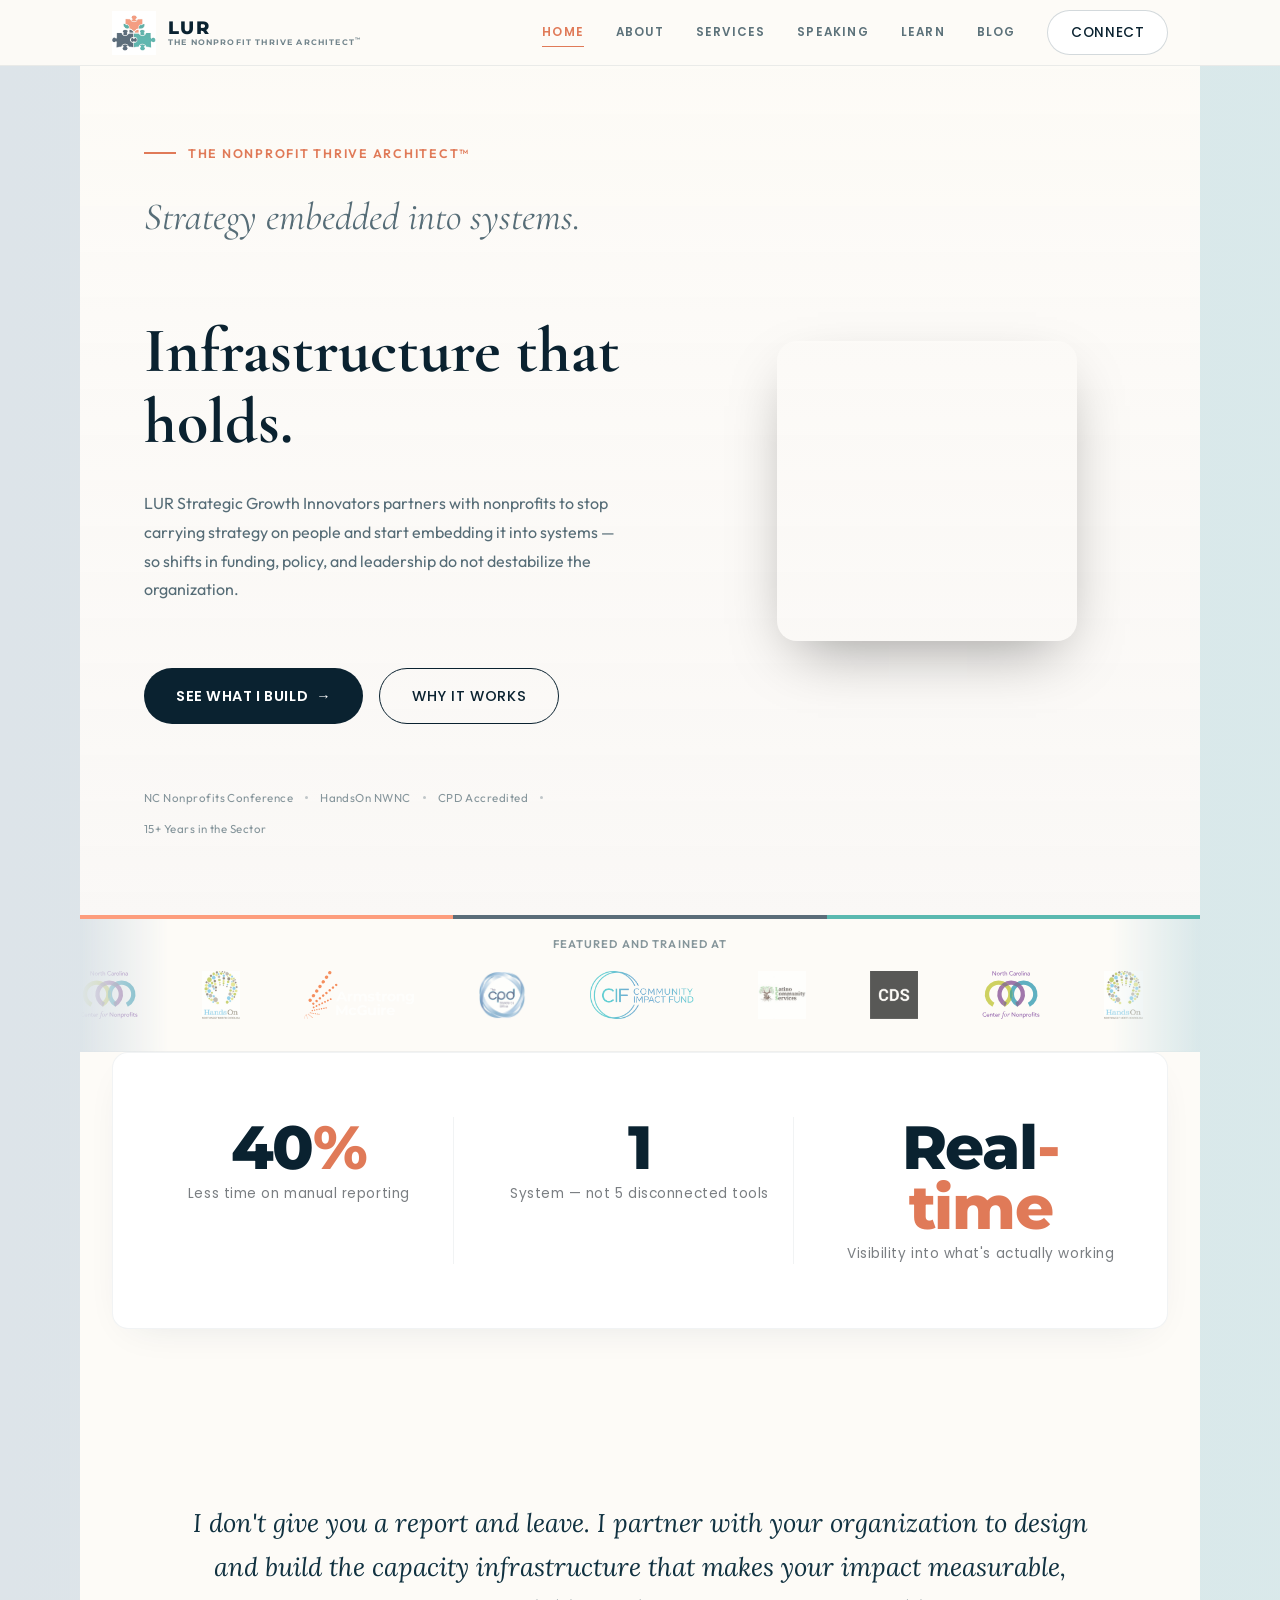
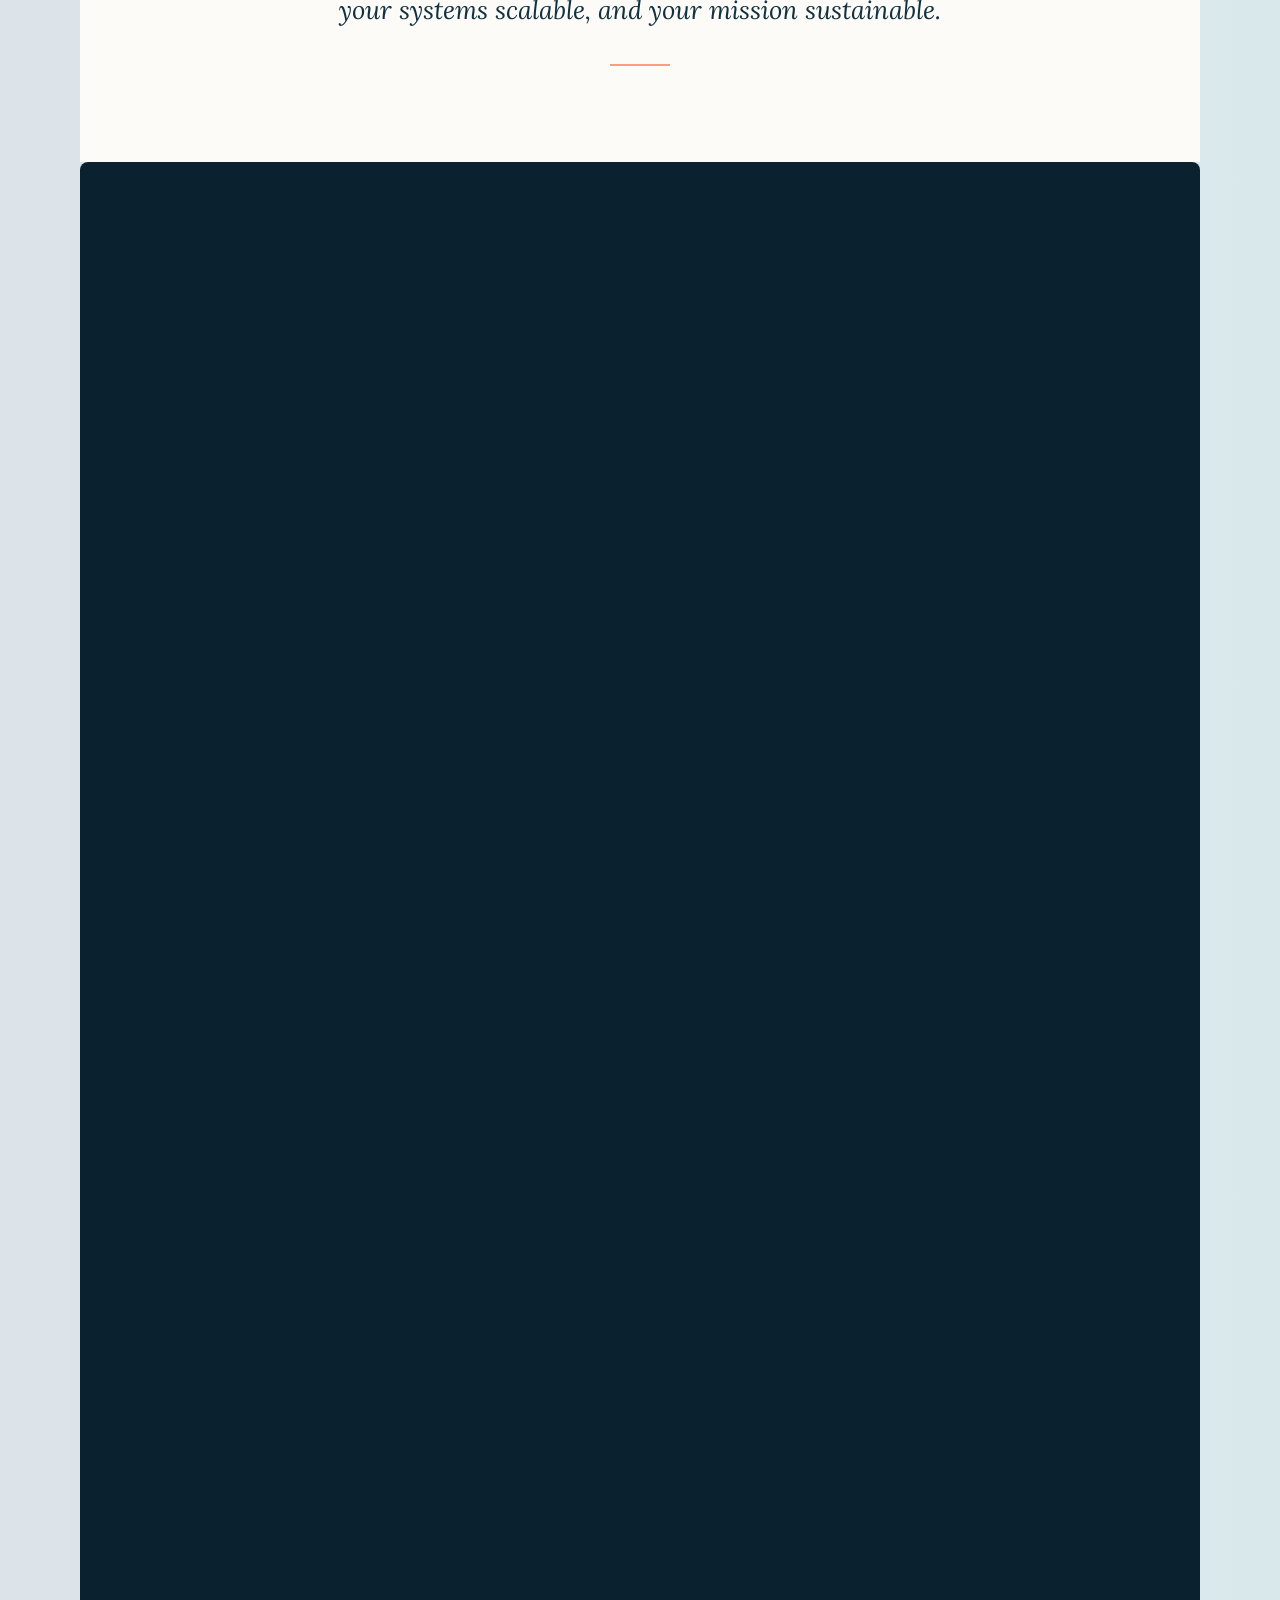
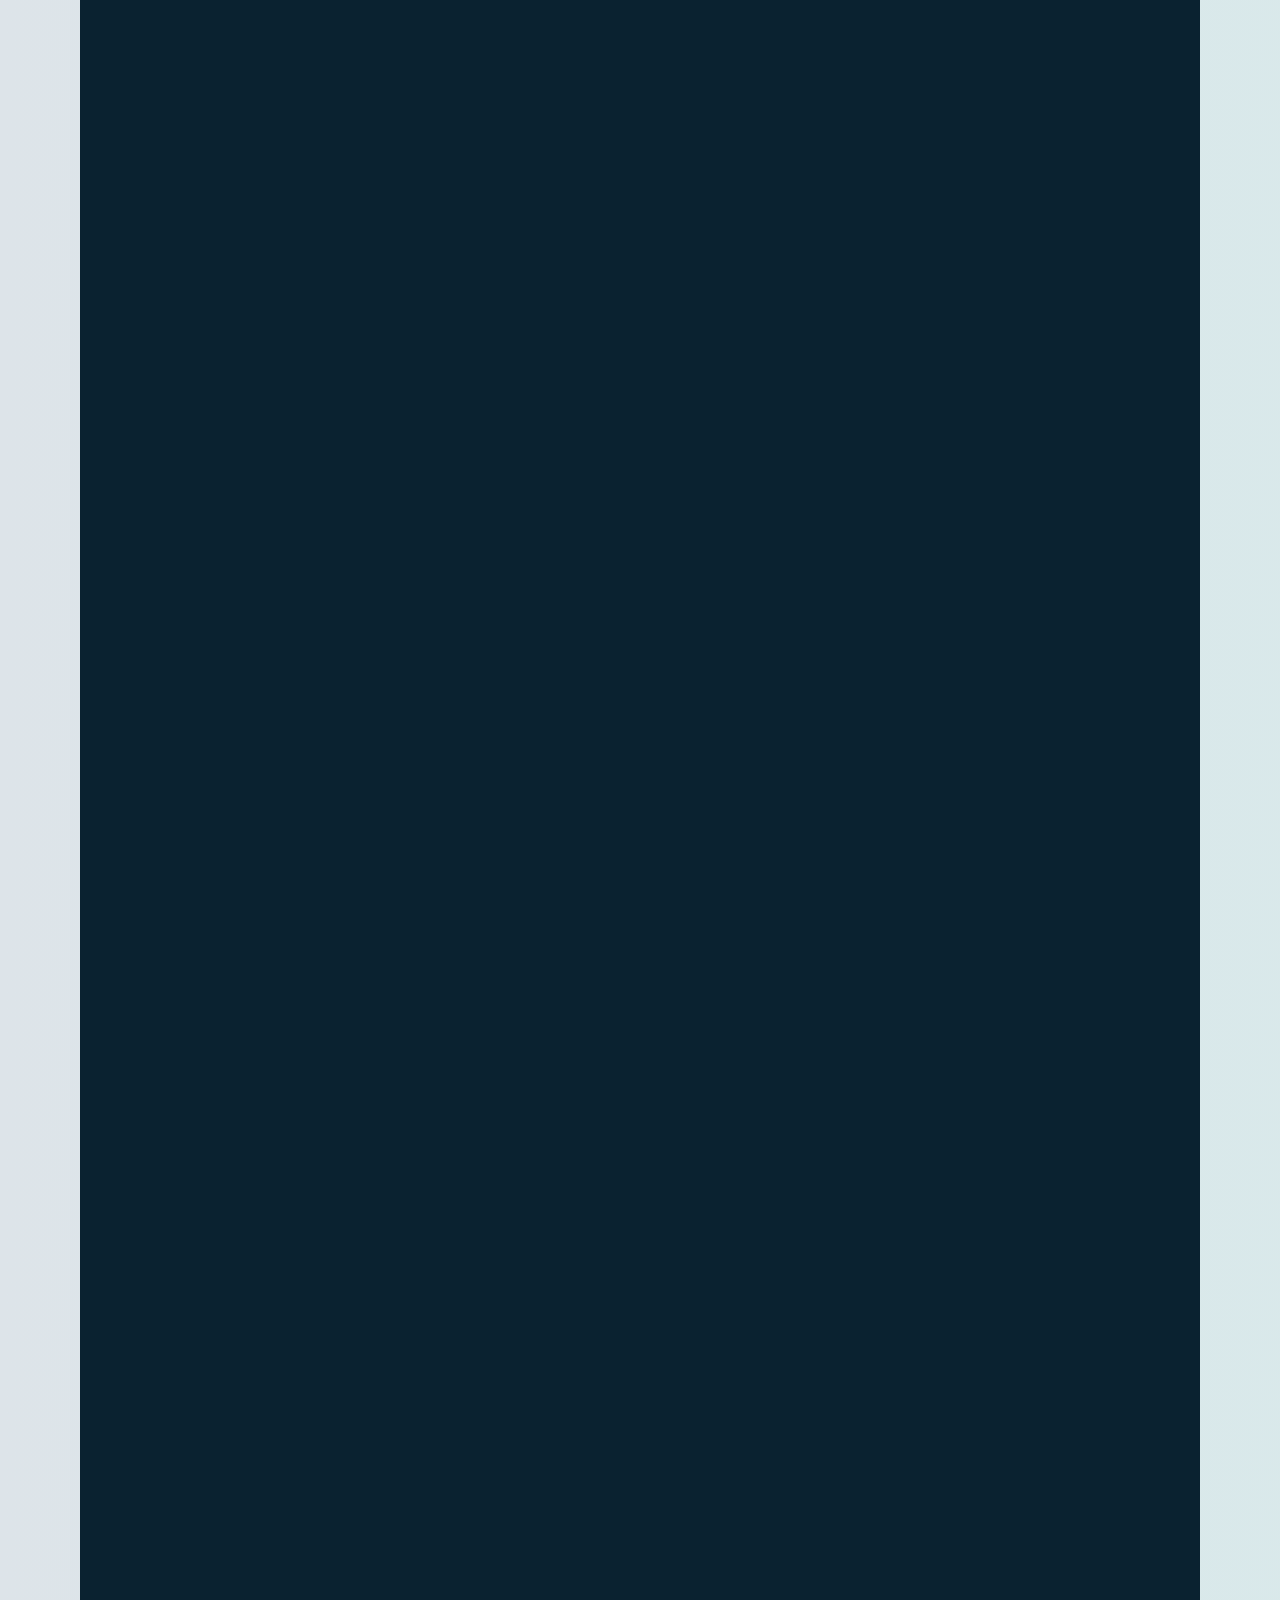
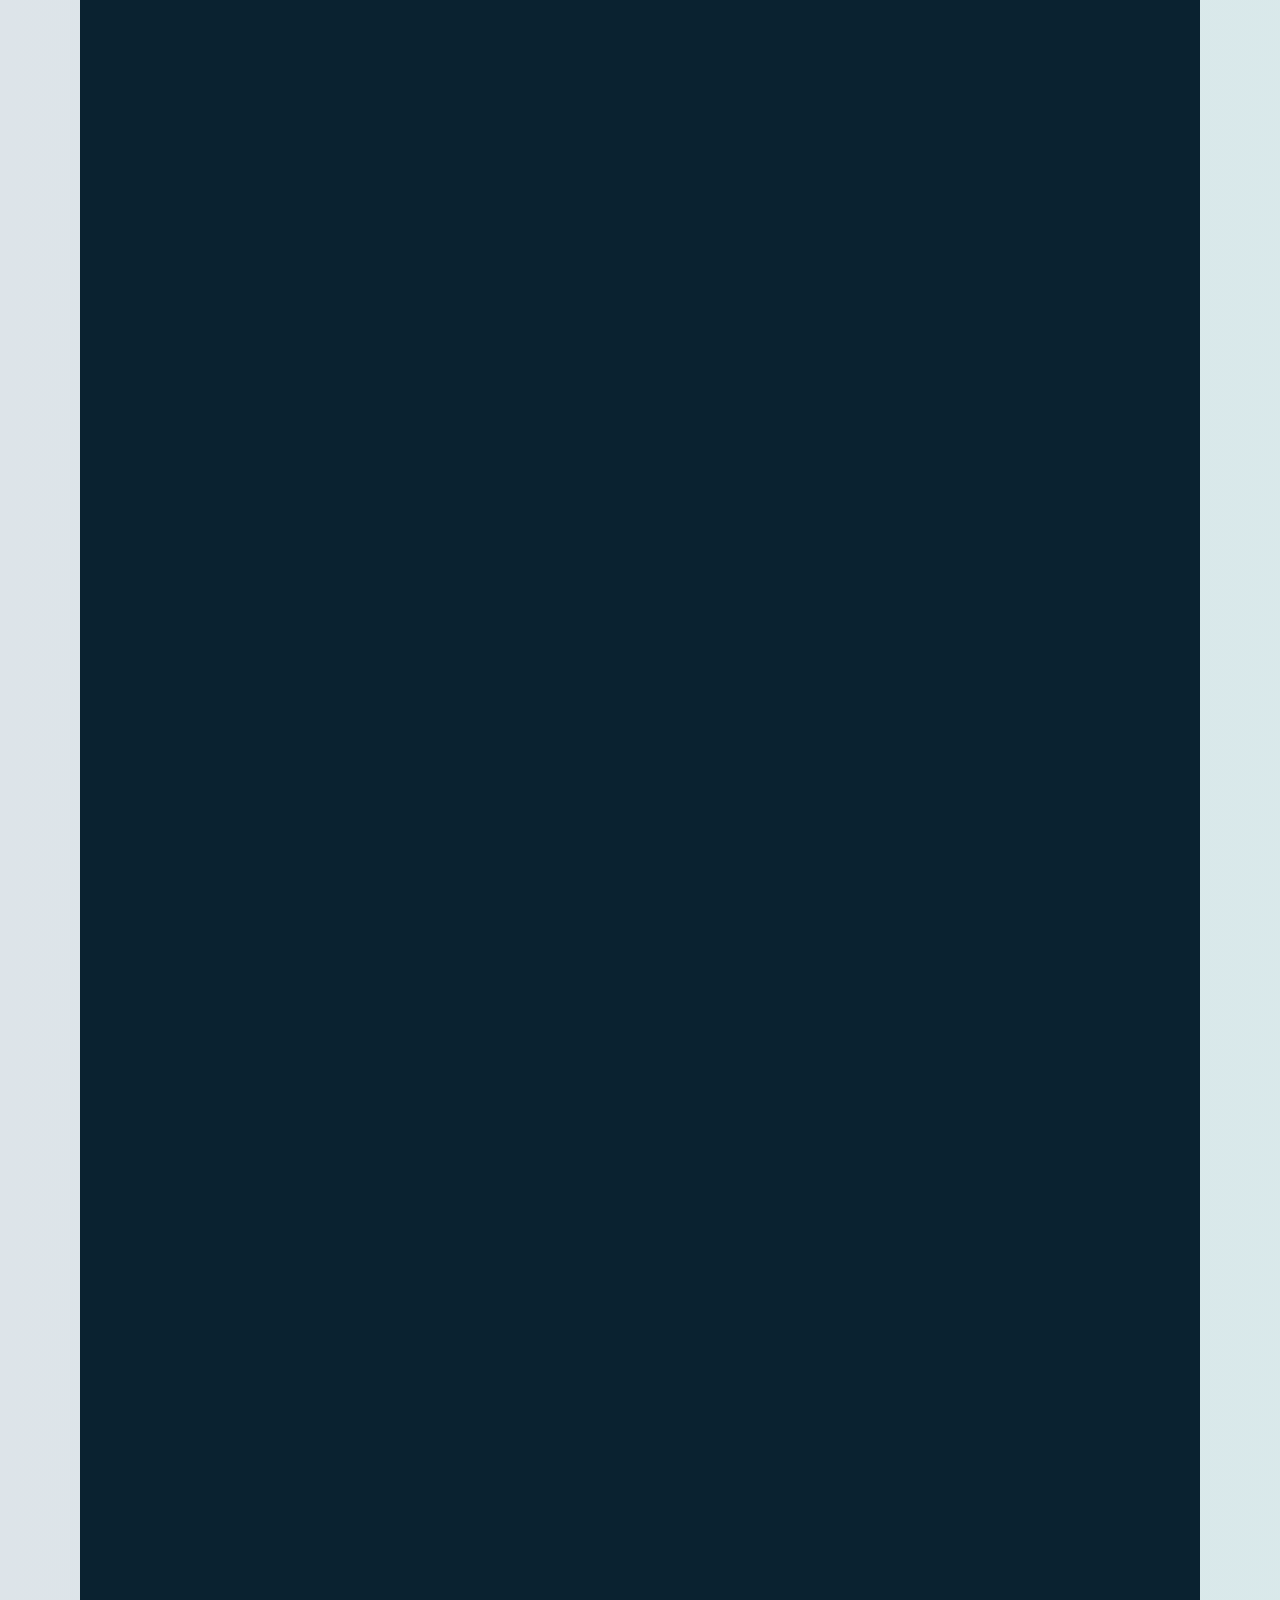
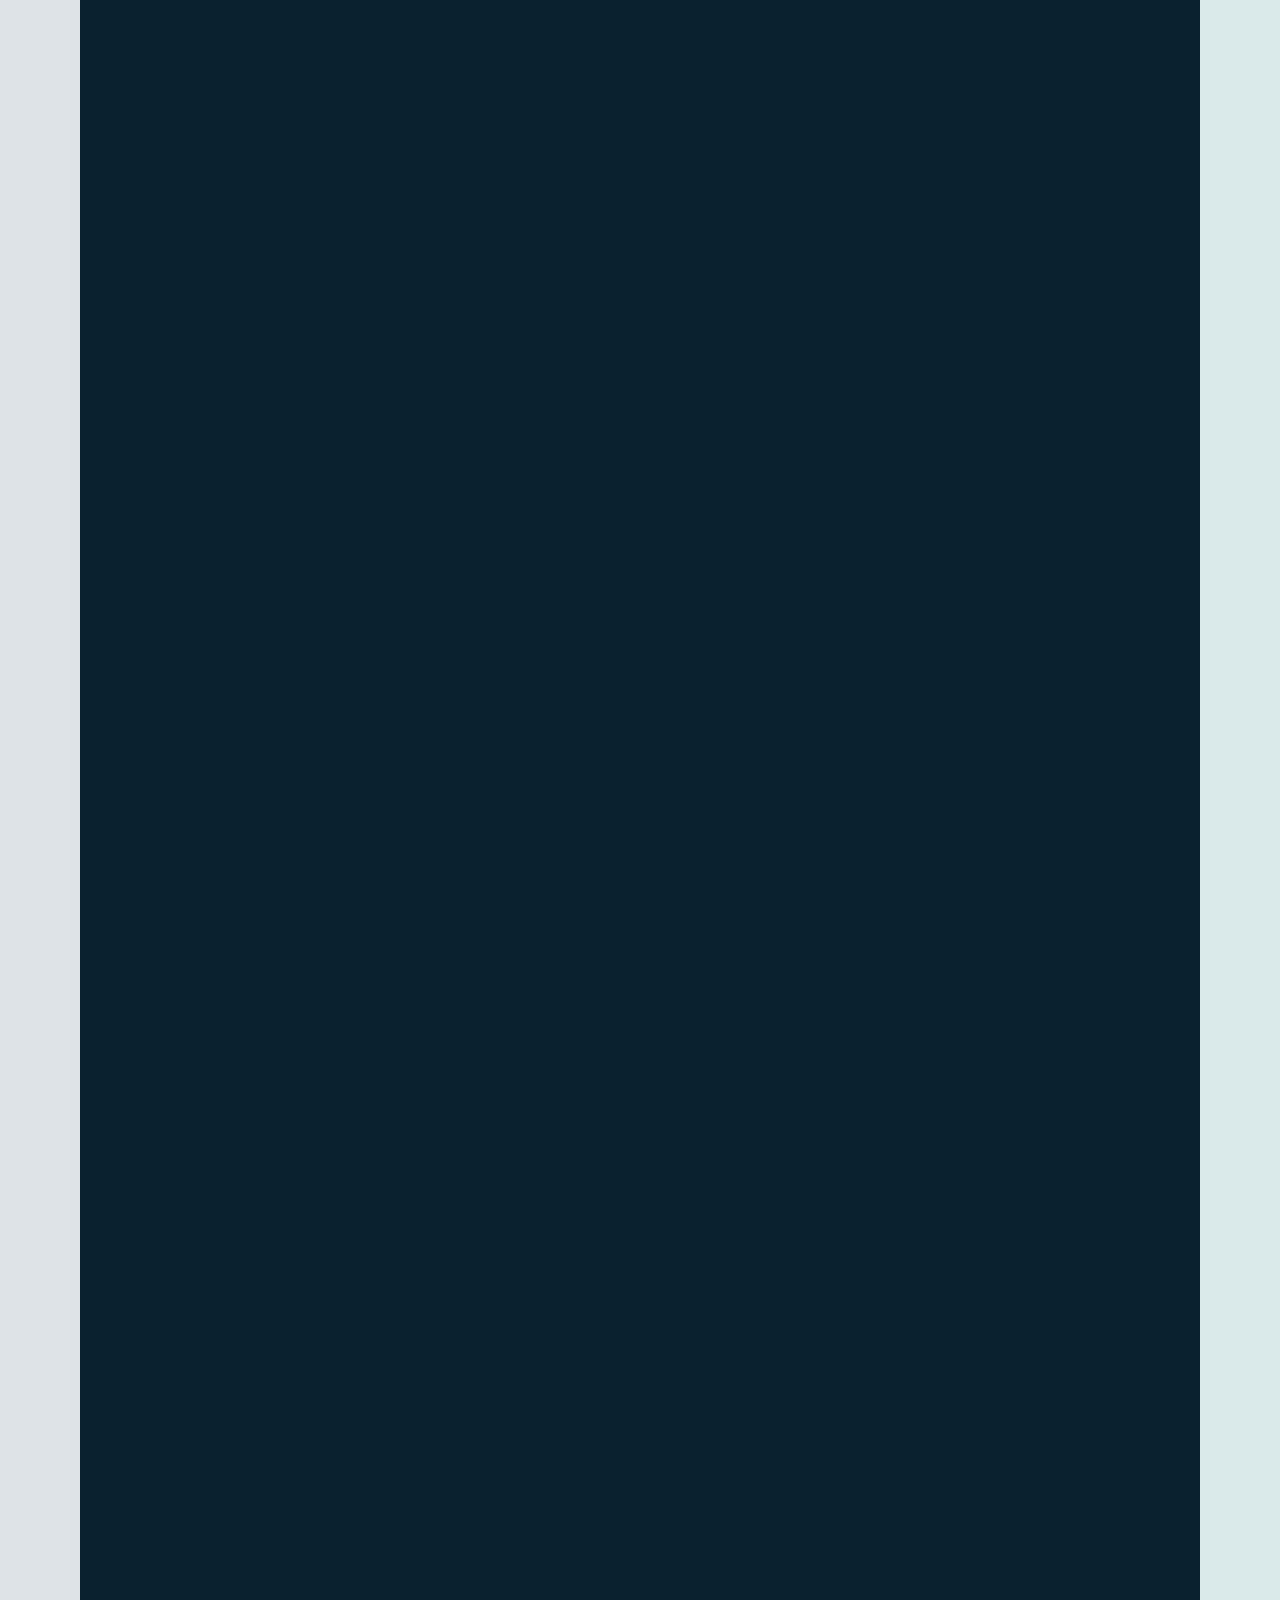
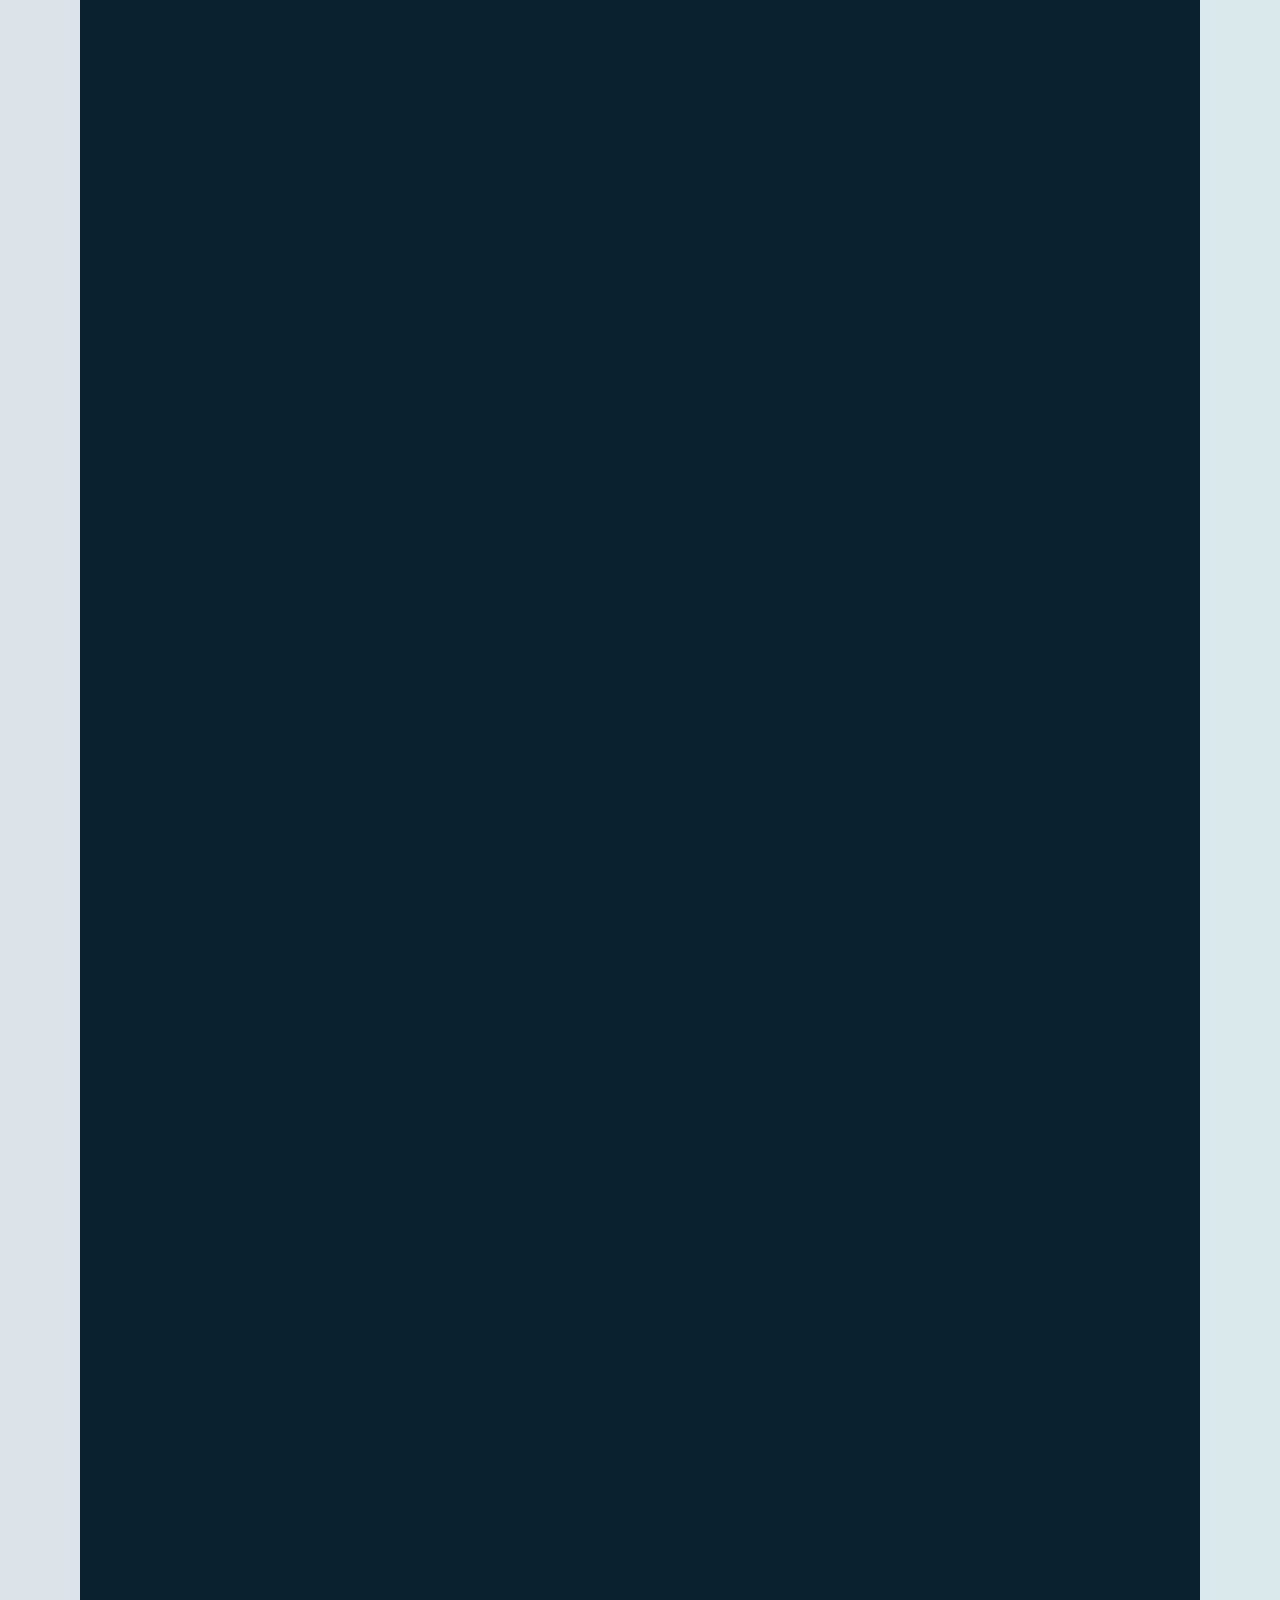
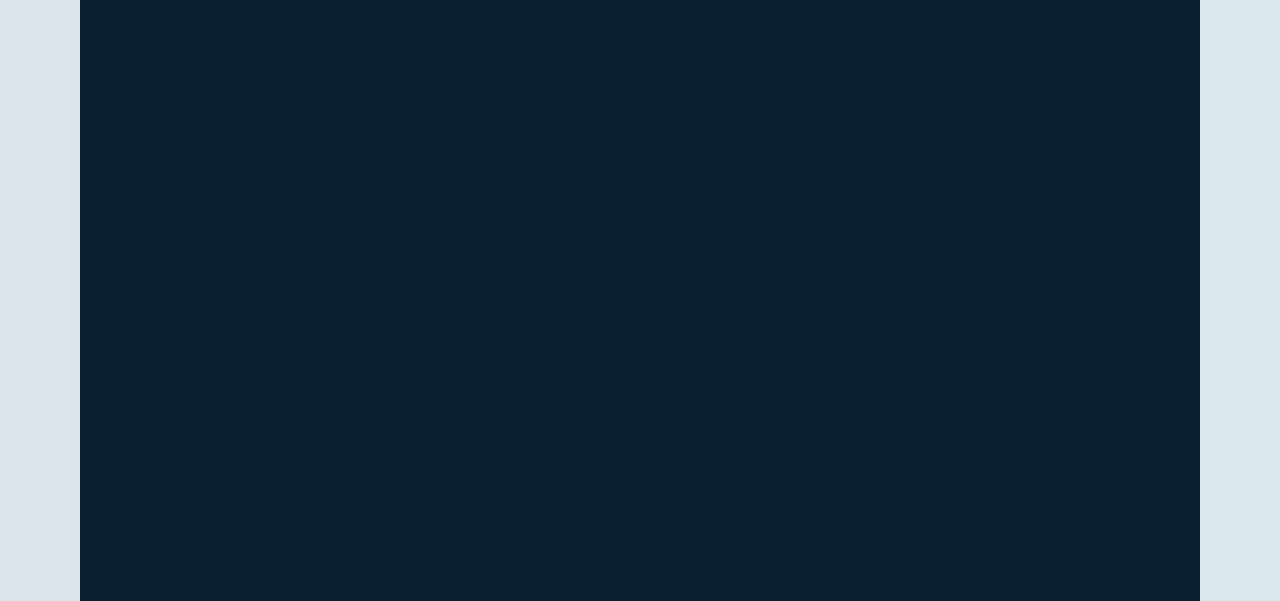
==== commit f09c4533: "Add blog with 4 SEO posts, lead capture opt-in, Blog nav link Blog: - blog.html index page with 4 pa" ====
--- a/index.html
+++ b/index.html
@@ -56,6 +56,7 @@
         <a href="services.html" class="nav__link">Services</a>
         <a href="speaking.html" class="nav__link">Speaking</a>
         <a href="courses.html" class="nav__link">Learn</a>
+        <a href="blog.html" class="nav__link">Blog</a>
         <a href="contact.html" class="nav__cta">Connect</a>
       </div>
       <button class="nav__toggle" id="navToggle" aria-label="Toggle navigation menu" aria-expanded="false">
@@ -512,6 +513,25 @@
     </div>
   </section>
 
+  <!-- ========== 10b. FREE RESOURCE OPT-IN ========== -->
+  <section class="section section--cream-dark" style="text-align: center;">
+    <div class="section__inner">
+      <div class="lead-capture reveal">
+        <div class="lead-capture__content">
+          <span class="lead-capture__badge">Free Resource</span>
+          <h2 class="lead-capture__title">The Nonprofit Capacity Scorecard</h2>
+          <p class="lead-capture__desc">Score your organization across 5 critical infrastructure areas — systems, visibility, leadership load, scale readiness, and community alignment. Know exactly where to focus before your next strategic conversation.</p>
+          <form class="lead-capture__form" data-netlify="true" name="scorecard" method="POST">
+            <input type="text" name="first_name" placeholder="First name" class="form__input" required>
+            <input type="email" name="email" placeholder="Email address" class="form__input" required>
+            <button type="submit" class="btn btn--dark">Send Me the Scorecard</button>
+          </form>
+          <p class="lead-capture__note">No spam. Just the scorecard and one follow-up with your results.</p>
+        </div>
+      </div>
+    </div>
+  </section>
+
   <!-- ========== 11. CALL TO ACTION ========== -->
   <section class="hp-cta">
     <div class="hp-cta__inner">
@@ -541,6 +561,7 @@
         <a href="services.html" class="footer__link">Services</a>
         <a href="speaking.html" class="footer__link">Speaking</a>
         <a href="courses.html" class="footer__link">Learn</a>
+        <a href="blog.html" class="footer__link">Blog</a>
         <a href="contact.html" class="footer__link">Contact</a>
       </div>
       <div>
--- a/css/styles.css
+++ b/css/styles.css
@@ -4059,3 +4059,261 @@
     max-width: 300px;
   }
 }
+
+/* ============================================================
+   BLOG
+   ============================================================ */
+
+.blog-grid {
+  display: grid;
+  grid-template-columns: repeat(2, 1fr);
+  gap: var(--space-md);
+}
+
+.blog-card {
+  display: flex;
+  flex-direction: column;
+  border-radius: 20px;
+  padding: var(--space-md);
+  text-decoration: none;
+  transition: transform 0.4s var(--ease-out), box-shadow 0.4s var(--ease-out);
+  border: 1px solid rgba(16, 49, 64, 0.06);
+}
+
+.blog-card:hover {
+  transform: translateY(-6px);
+  box-shadow: 0 16px 40px rgba(16, 49, 64, 0.12);
+}
+
+.blog-card--coral { background: var(--coral-soft); }
+.blog-card--teal { background: var(--teal-soft); }
+.blog-card--slate { background: var(--slate-soft); }
+.blog-card--sand { background: var(--sand-soft); }
+
+.blog-card__tag {
+  display: inline-block;
+  font-family: var(--font-heading);
+  font-size: 0.68rem;
+  font-weight: 700;
+  text-transform: uppercase;
+  letter-spacing: 0.12em;
+  color: var(--coral-dark);
+  margin-bottom: var(--space-sm);
+}
+
+.blog-card--teal .blog-card__tag { color: var(--teal-dark); }
+.blog-card--slate .blog-card__tag { color: var(--slate-dark); }
+.blog-card--sand .blog-card__tag { color: var(--gold-dark); }
+
+.blog-card__title {
+  font-family: var(--font-heading);
+  font-size: 1.25rem;
+  font-weight: 800;
+  color: var(--navy-dark);
+  line-height: 1.3;
+  margin-bottom: var(--space-xs);
+}
+
+.blog-card__excerpt {
+  font-size: 0.92rem;
+  color: var(--charcoal);
+  line-height: 1.7;
+  flex-grow: 1;
+}
+
+.blog-card__meta {
+  display: flex;
+  justify-content: space-between;
+  font-size: 0.78rem;
+  color: var(--warm-gray);
+  margin-top: var(--space-sm);
+  padding-top: var(--space-xs);
+  border-top: 1px solid rgba(16, 49, 64, 0.08);
+}
+
+@media (max-width: 720px) {
+  .blog-grid { grid-template-columns: 1fr; }
+}
+
+/* Blog post page */
+.blog-post {
+  max-width: 740px;
+  margin: 0 auto;
+}
+
+.blog-post__tag {
+  display: inline-block;
+  font-family: var(--font-heading);
+  font-size: 0.7rem;
+  font-weight: 700;
+  text-transform: uppercase;
+  letter-spacing: 0.12em;
+  color: var(--coral-dark);
+  padding: 0.3rem 0.9rem;
+  background: var(--coral-soft);
+  border-radius: 50px;
+  margin-bottom: var(--space-sm);
+}
+
+.blog-post__title {
+  font-family: var(--font-heading);
+  font-size: clamp(1.8rem, 4vw, 2.6rem);
+  font-weight: 800;
+  color: var(--navy-dark);
+  line-height: 1.2;
+  margin-bottom: var(--space-xs);
+}
+
+.blog-post__meta {
+  font-size: 0.88rem;
+  color: var(--warm-gray);
+  margin-bottom: var(--space-lg);
+}
+
+.blog-post__body h2 {
+  font-family: var(--font-heading);
+  font-size: 1.4rem;
+  font-weight: 800;
+  color: var(--navy-dark);
+  margin: var(--space-lg) 0 var(--space-sm);
+}
+
+.blog-post__body h3 {
+  font-family: var(--font-heading);
+  font-size: 1.15rem;
+  font-weight: 700;
+  color: var(--navy);
+  margin: var(--space-md) 0 var(--space-xs);
+}
+
+.blog-post__body p {
+  font-size: 1.05rem;
+  color: var(--charcoal);
+  line-height: 1.85;
+  margin-bottom: var(--space-sm);
+}
+
+.blog-post__body ul, .blog-post__body ol {
+  padding-left: 1.4rem;
+  margin-bottom: var(--space-sm);
+}
+
+.blog-post__body li {
+  font-size: 1.05rem;
+  color: var(--charcoal);
+  line-height: 1.85;
+  margin-bottom: 0.4rem;
+}
+
+.blog-post__body blockquote {
+  border-left: 4px solid var(--coral);
+  padding: var(--space-sm) var(--space-md);
+  margin: var(--space-md) 0;
+  background: var(--coral-soft);
+  border-radius: 0 12px 12px 0;
+}
+
+.blog-post__body blockquote p {
+  font-family: var(--font-accent);
+  font-style: italic;
+  font-size: 1.1rem;
+  color: var(--navy);
+}
+
+.blog-post__cta {
+  background: var(--teal-soft);
+  border-radius: 20px;
+  padding: var(--space-md);
+  text-align: center;
+  margin-top: var(--space-xl);
+}
+
+.blog-post__cta h3 {
+  margin-top: 0;
+}
+
+.blog-post__back {
+  display: inline-flex;
+  align-items: center;
+  gap: 0.4rem;
+  font-size: 0.88rem;
+  font-weight: 600;
+  color: var(--teal-dark);
+  margin-bottom: var(--space-md);
+}
+
+.blog-signup {
+  display: flex;
+  flex-direction: column;
+  gap: 0.75rem;
+  max-width: 400px;
+  margin: 0 auto;
+}
+
+.blog-signup .form__input {
+  text-align: center;
+}
+
+/* ============================================================
+   LEAD CAPTURE (Homepage opt-in)
+   ============================================================ */
+
+.lead-capture {
+  max-width: 580px;
+  margin: 0 auto;
+  background: var(--white);
+  border-radius: 24px;
+  padding: var(--space-lg) var(--space-md);
+  box-shadow: 0 4px 24px rgba(16, 49, 64, 0.08);
+  border: 1px solid rgba(16, 49, 64, 0.06);
+}
+
+.lead-capture__badge {
+  display: inline-block;
+  font-family: var(--font-heading);
+  font-size: 0.68rem;
+  font-weight: 700;
+  text-transform: uppercase;
+  letter-spacing: 0.12em;
+  color: var(--teal-dark);
+  background: var(--teal-soft);
+  padding: 0.3rem 1rem;
+  border-radius: 50px;
+  margin-bottom: var(--space-sm);
+}
+
+.lead-capture__title {
+  font-family: var(--font-heading);
+  font-size: clamp(1.4rem, 3vw, 1.8rem);
+  font-weight: 800;
+  color: var(--navy-dark);
+  margin-bottom: var(--space-xs);
+}
+
+.lead-capture__desc {
+  font-size: 0.95rem;
+  color: var(--charcoal);
+  line-height: 1.7;
+  margin-bottom: var(--space-md);
+  max-width: 460px;
+  margin-left: auto;
+  margin-right: auto;
+}
+
+.lead-capture__form {
+  display: flex;
+  flex-direction: column;
+  gap: 0.75rem;
+  max-width: 360px;
+  margin: 0 auto;
+}
+
+.lead-capture__form .form__input {
+  text-align: center;
+}
+
+.lead-capture__note {
+  font-size: 0.75rem;
+  color: var(--warm-gray);
+  margin-top: var(--space-xs);
+}
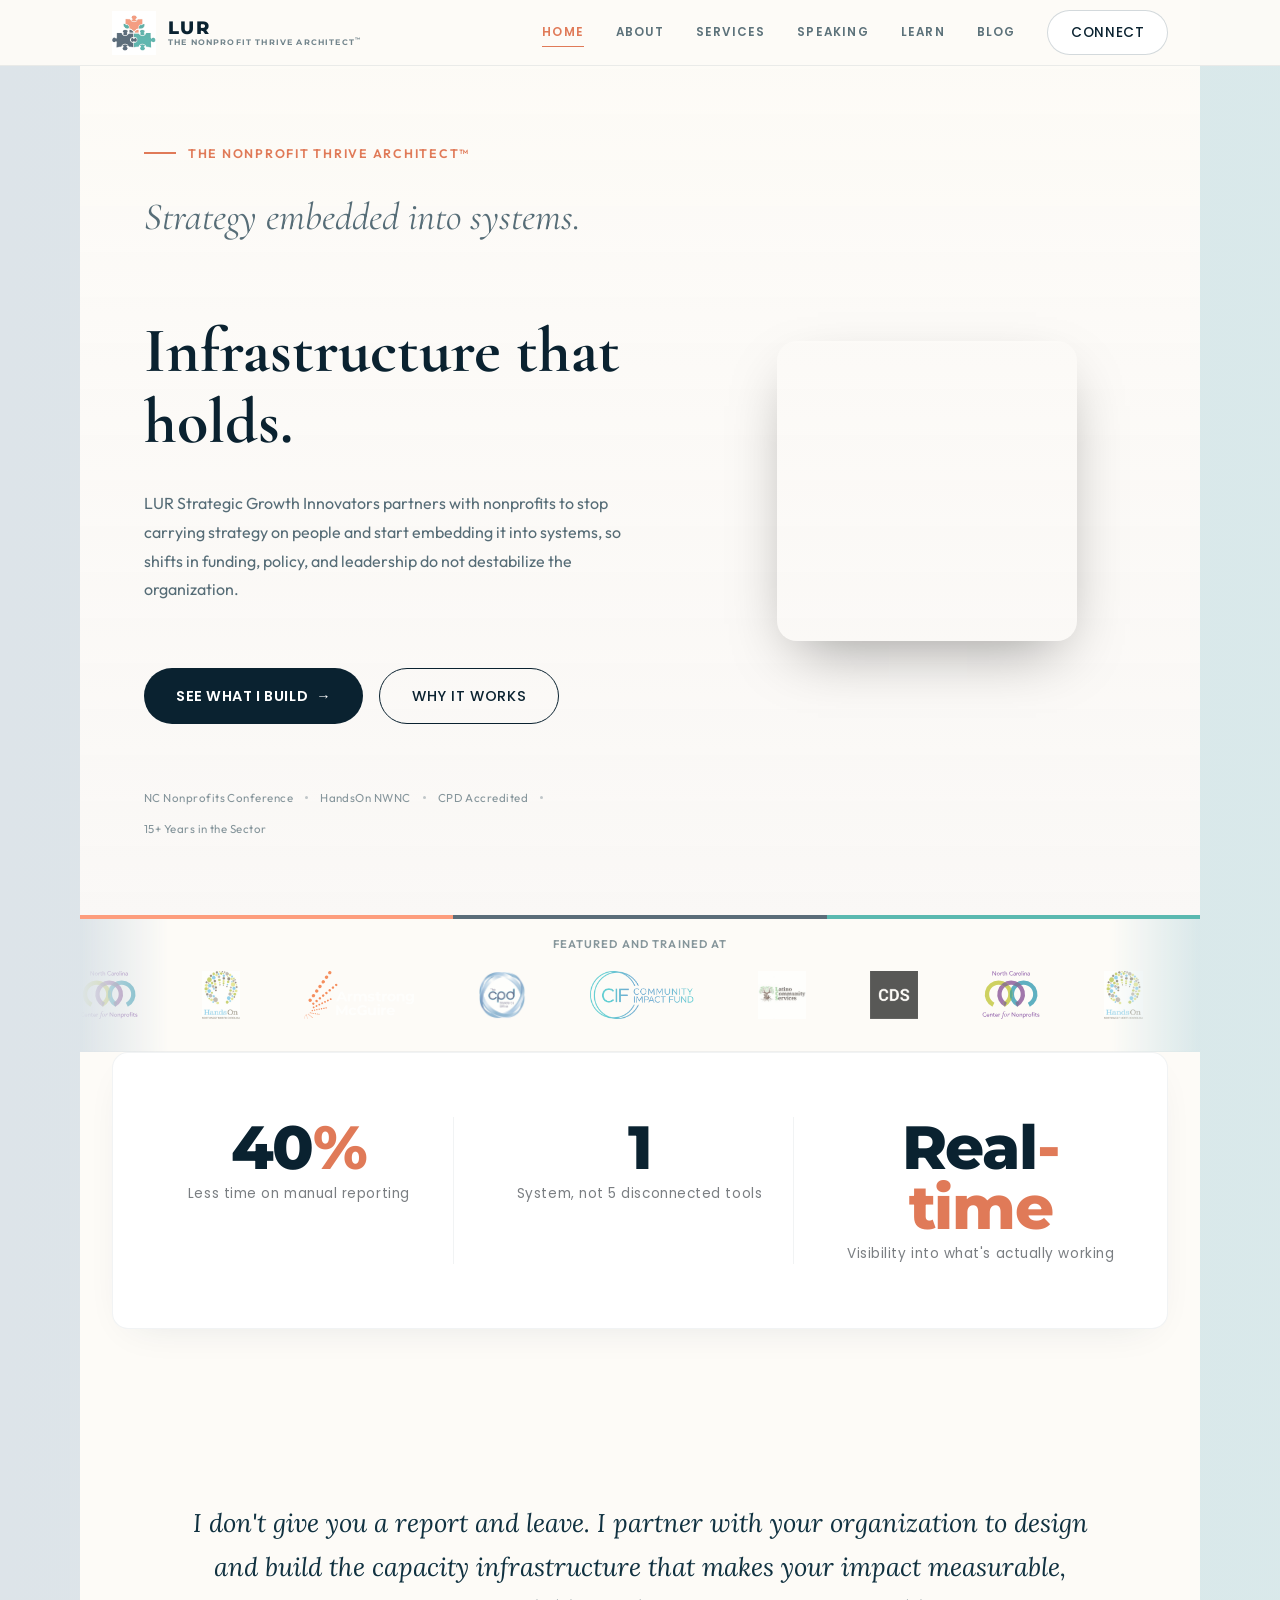
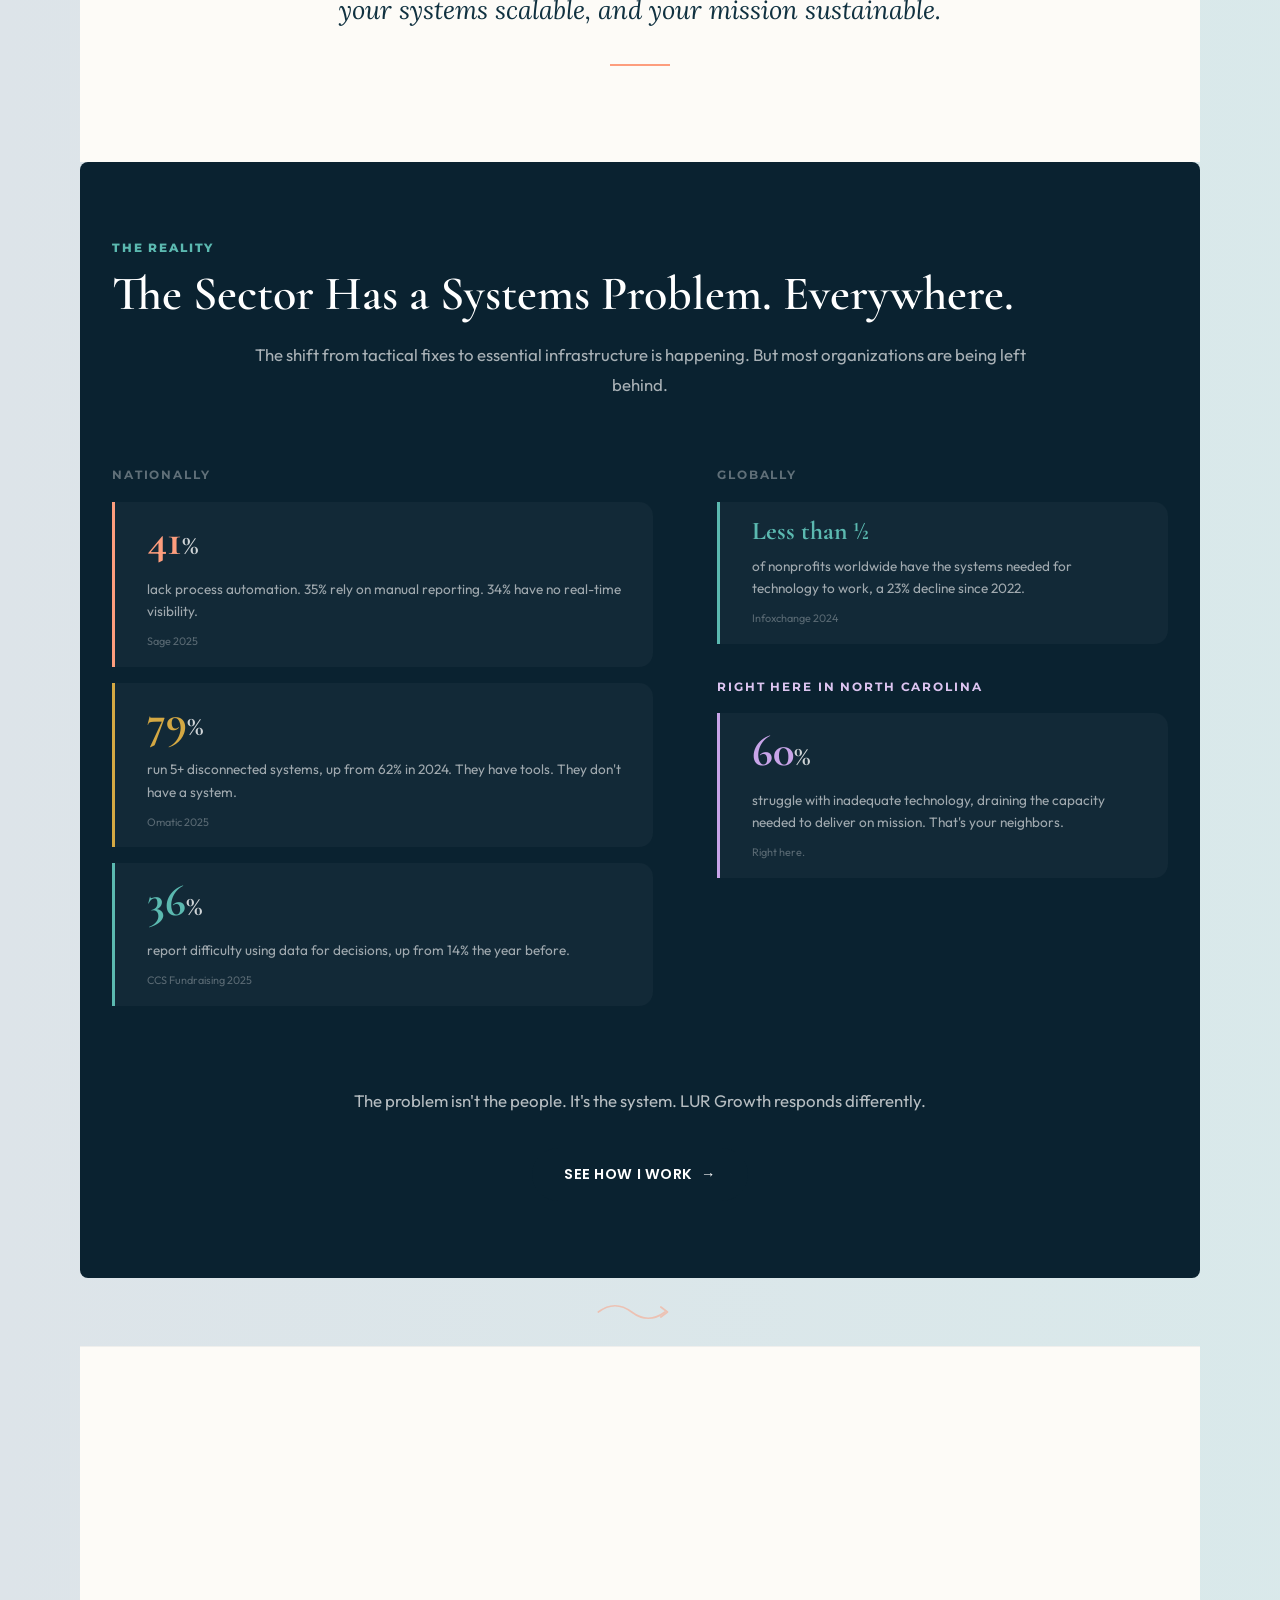
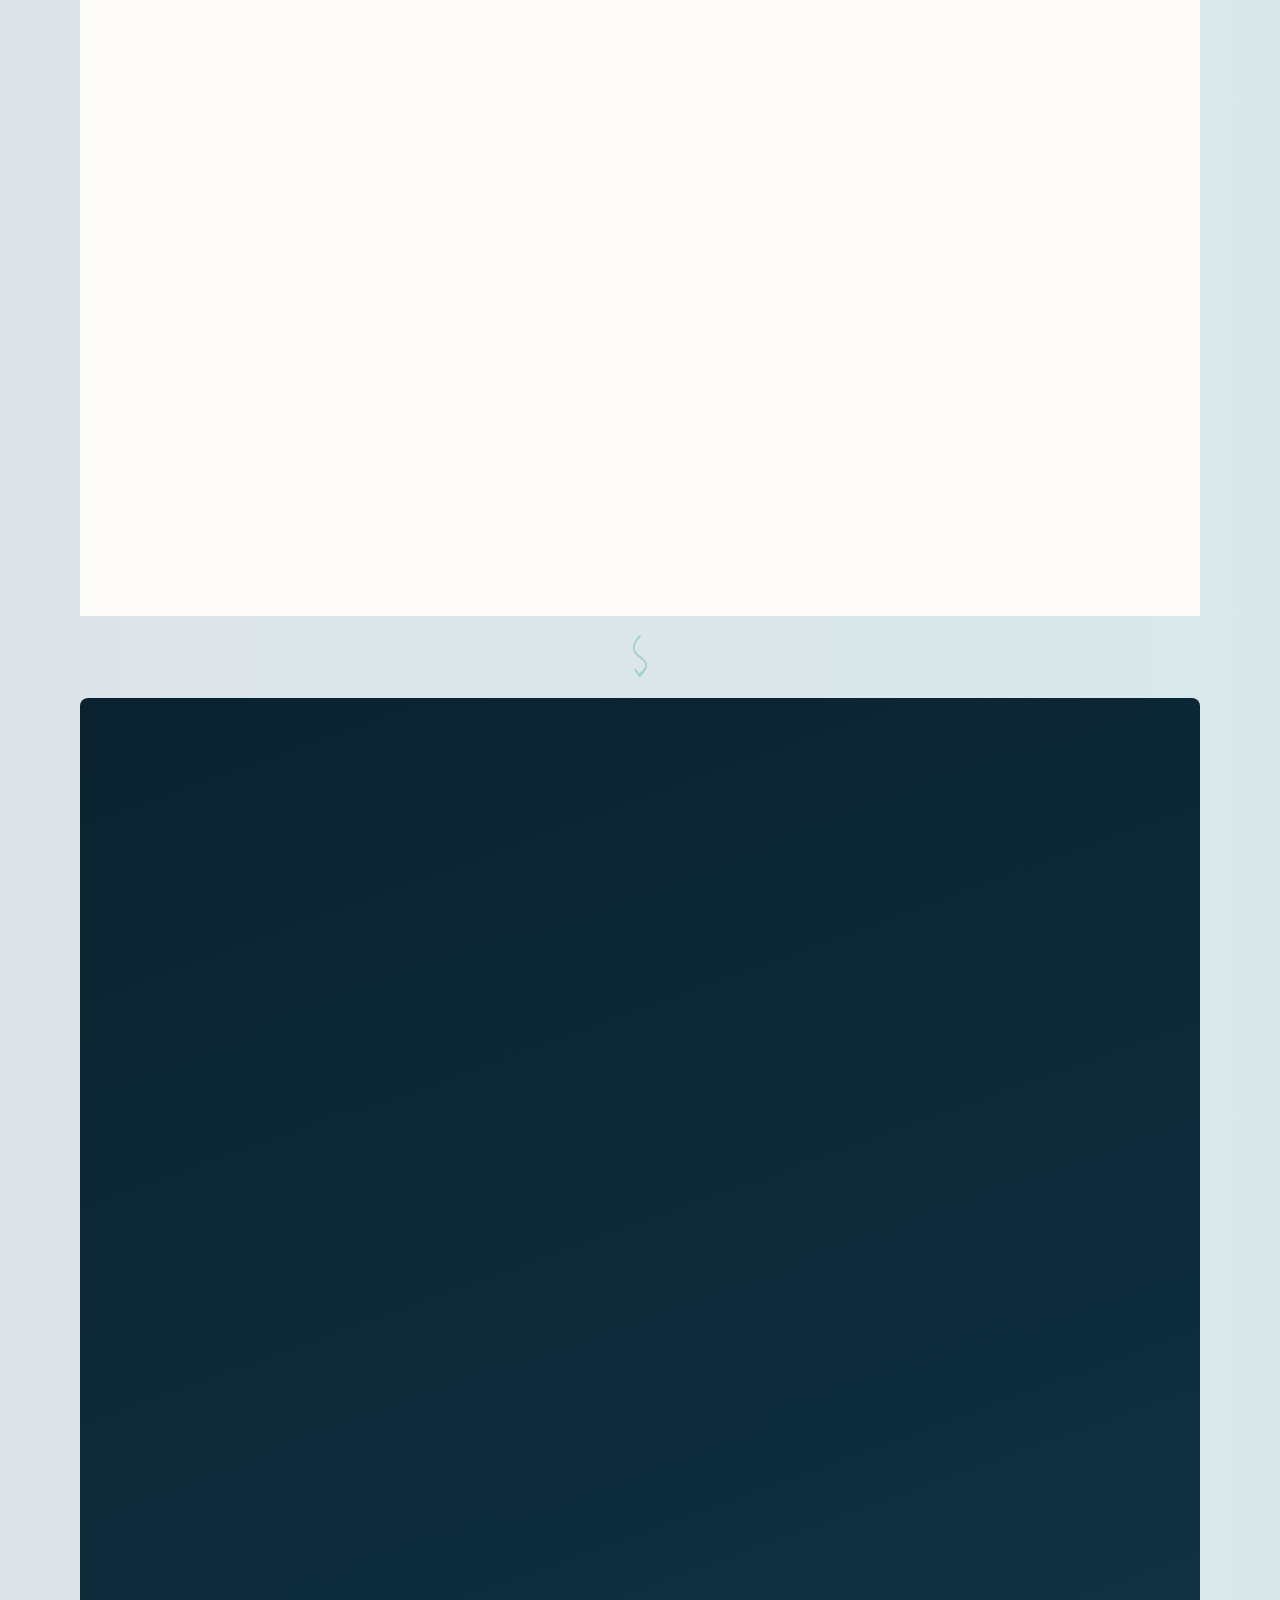
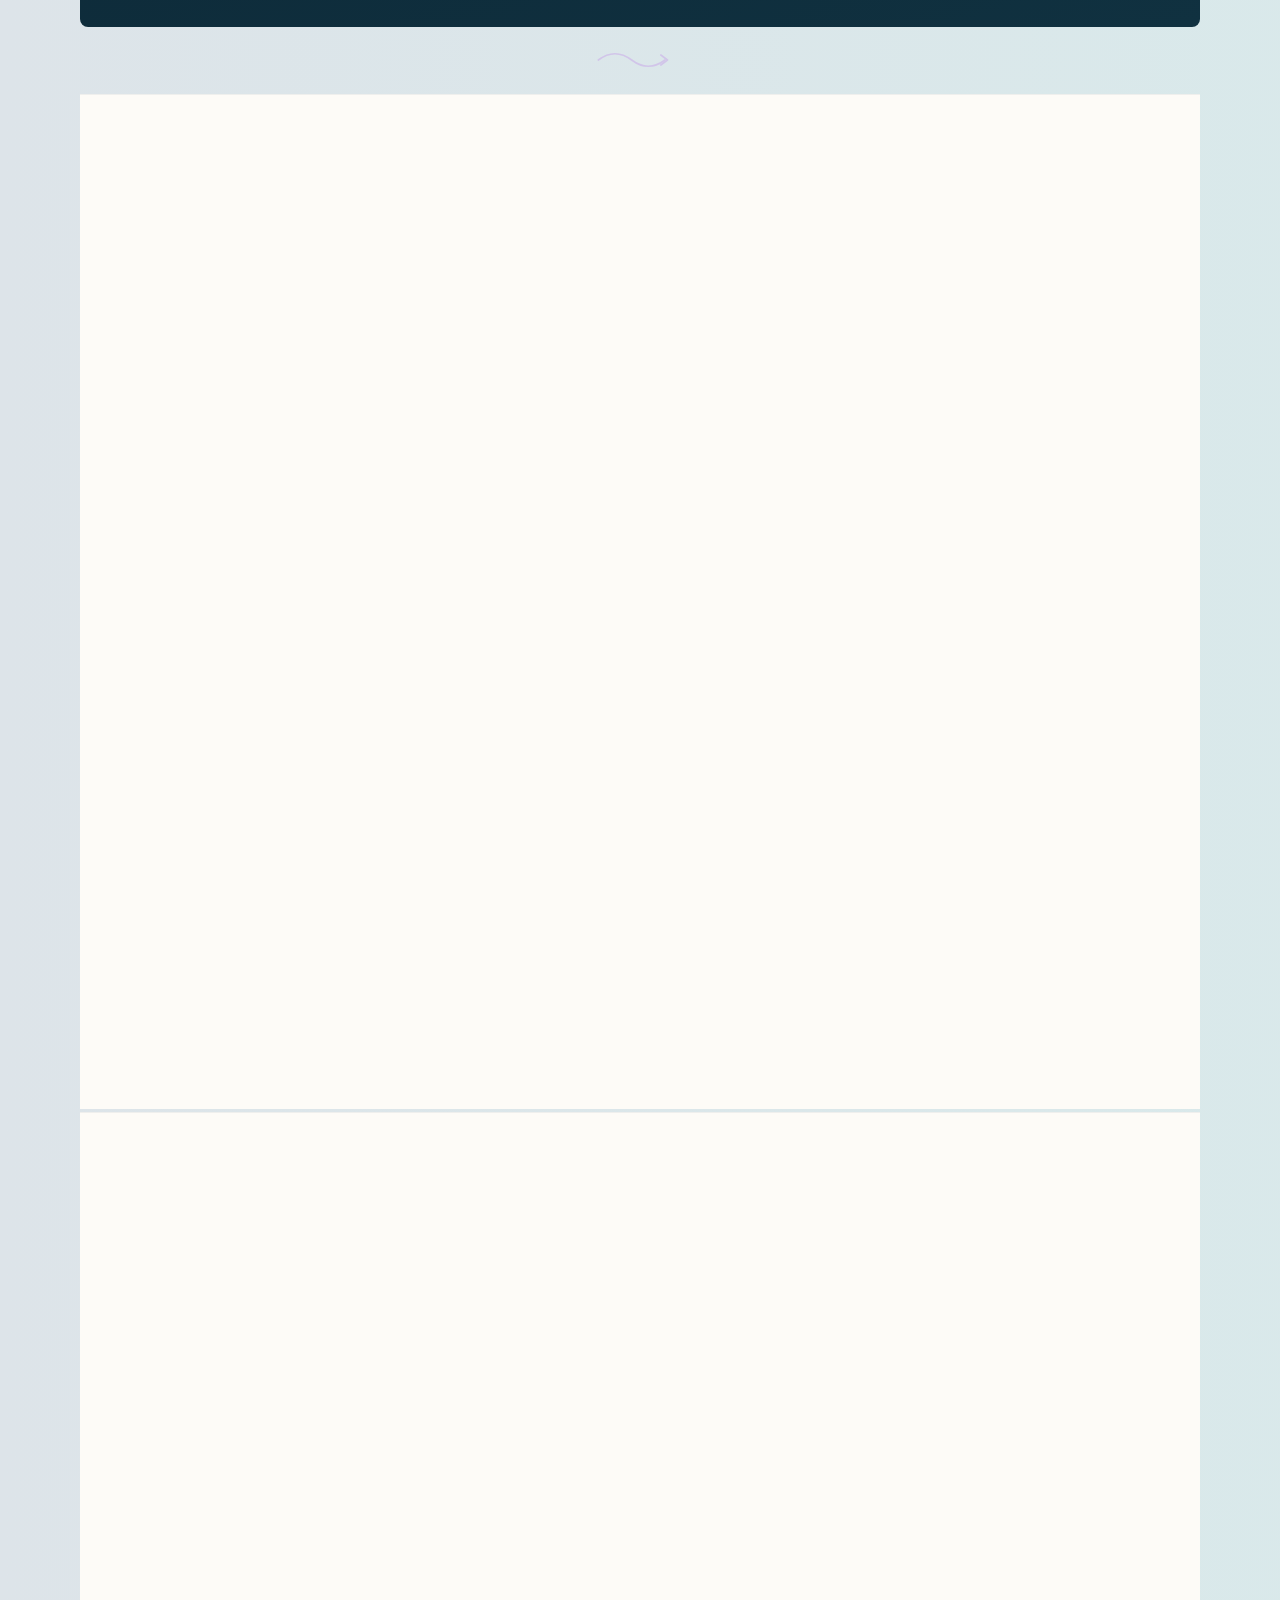
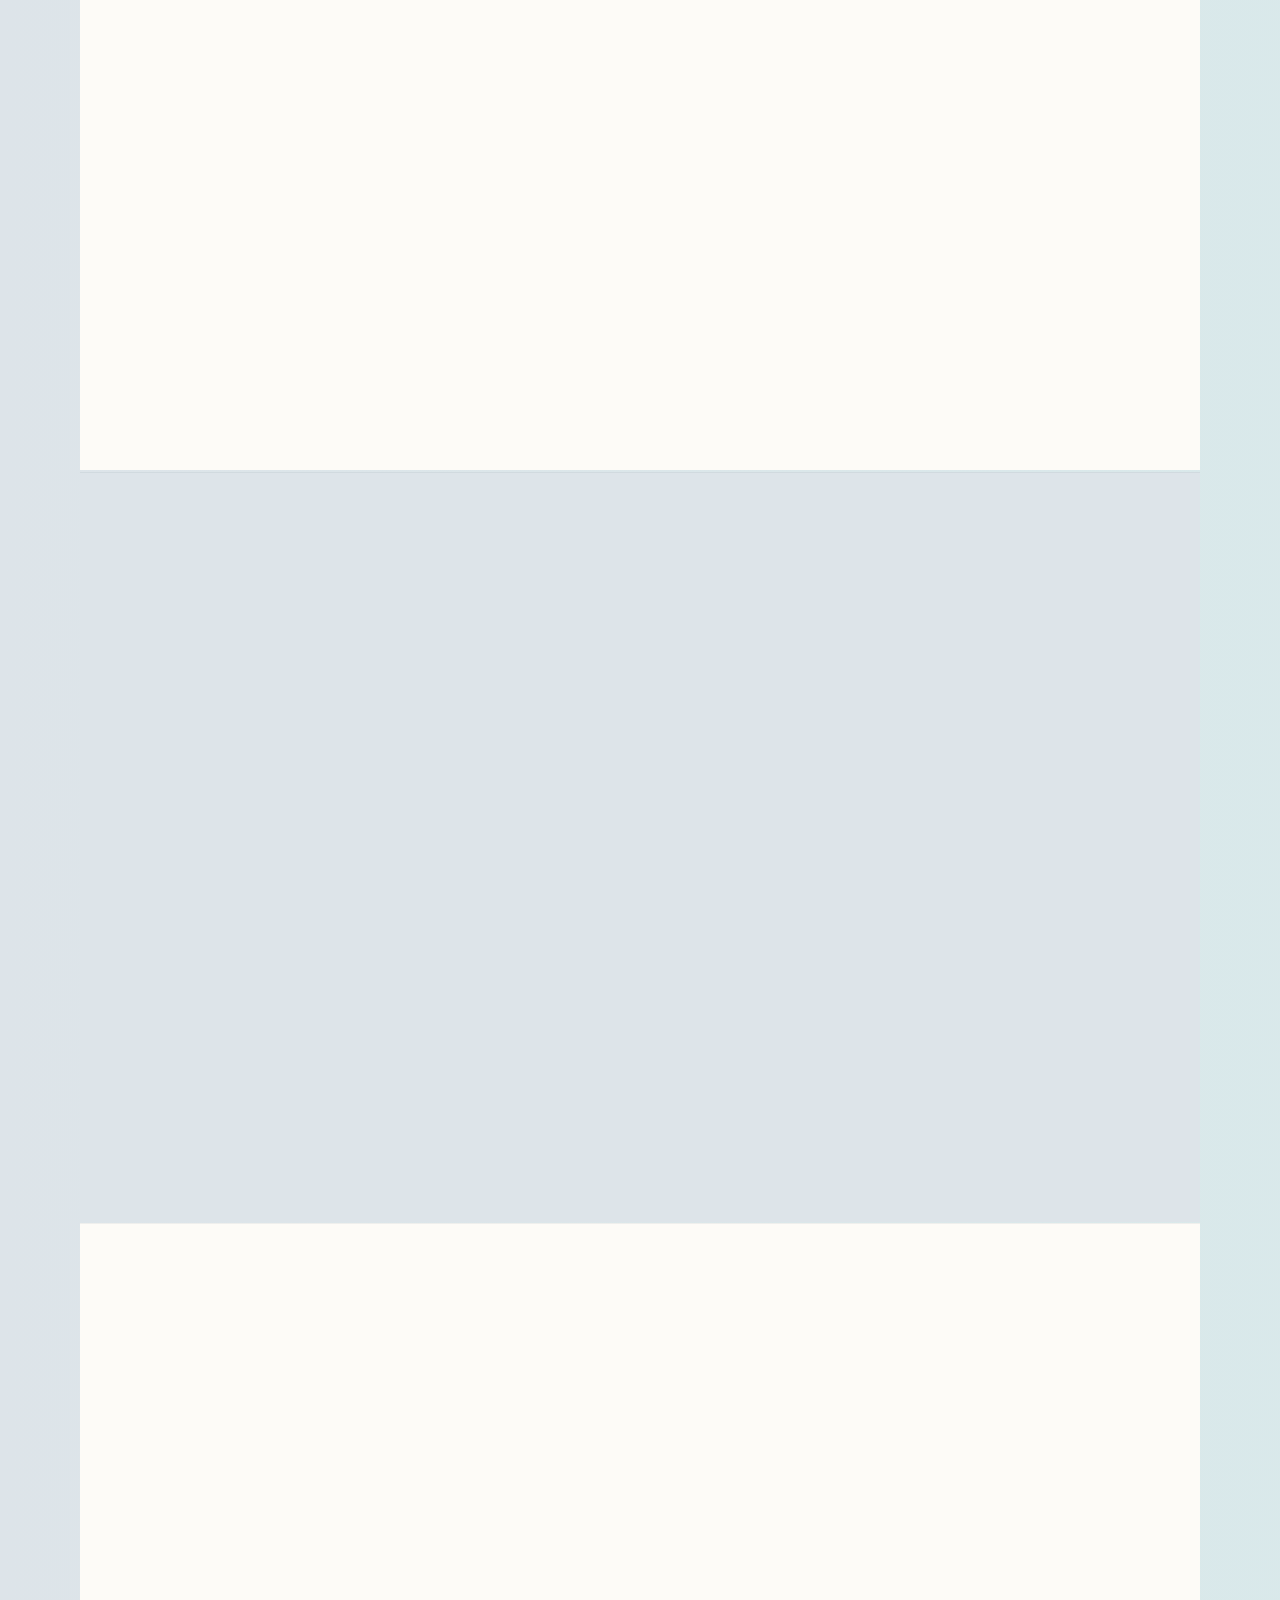
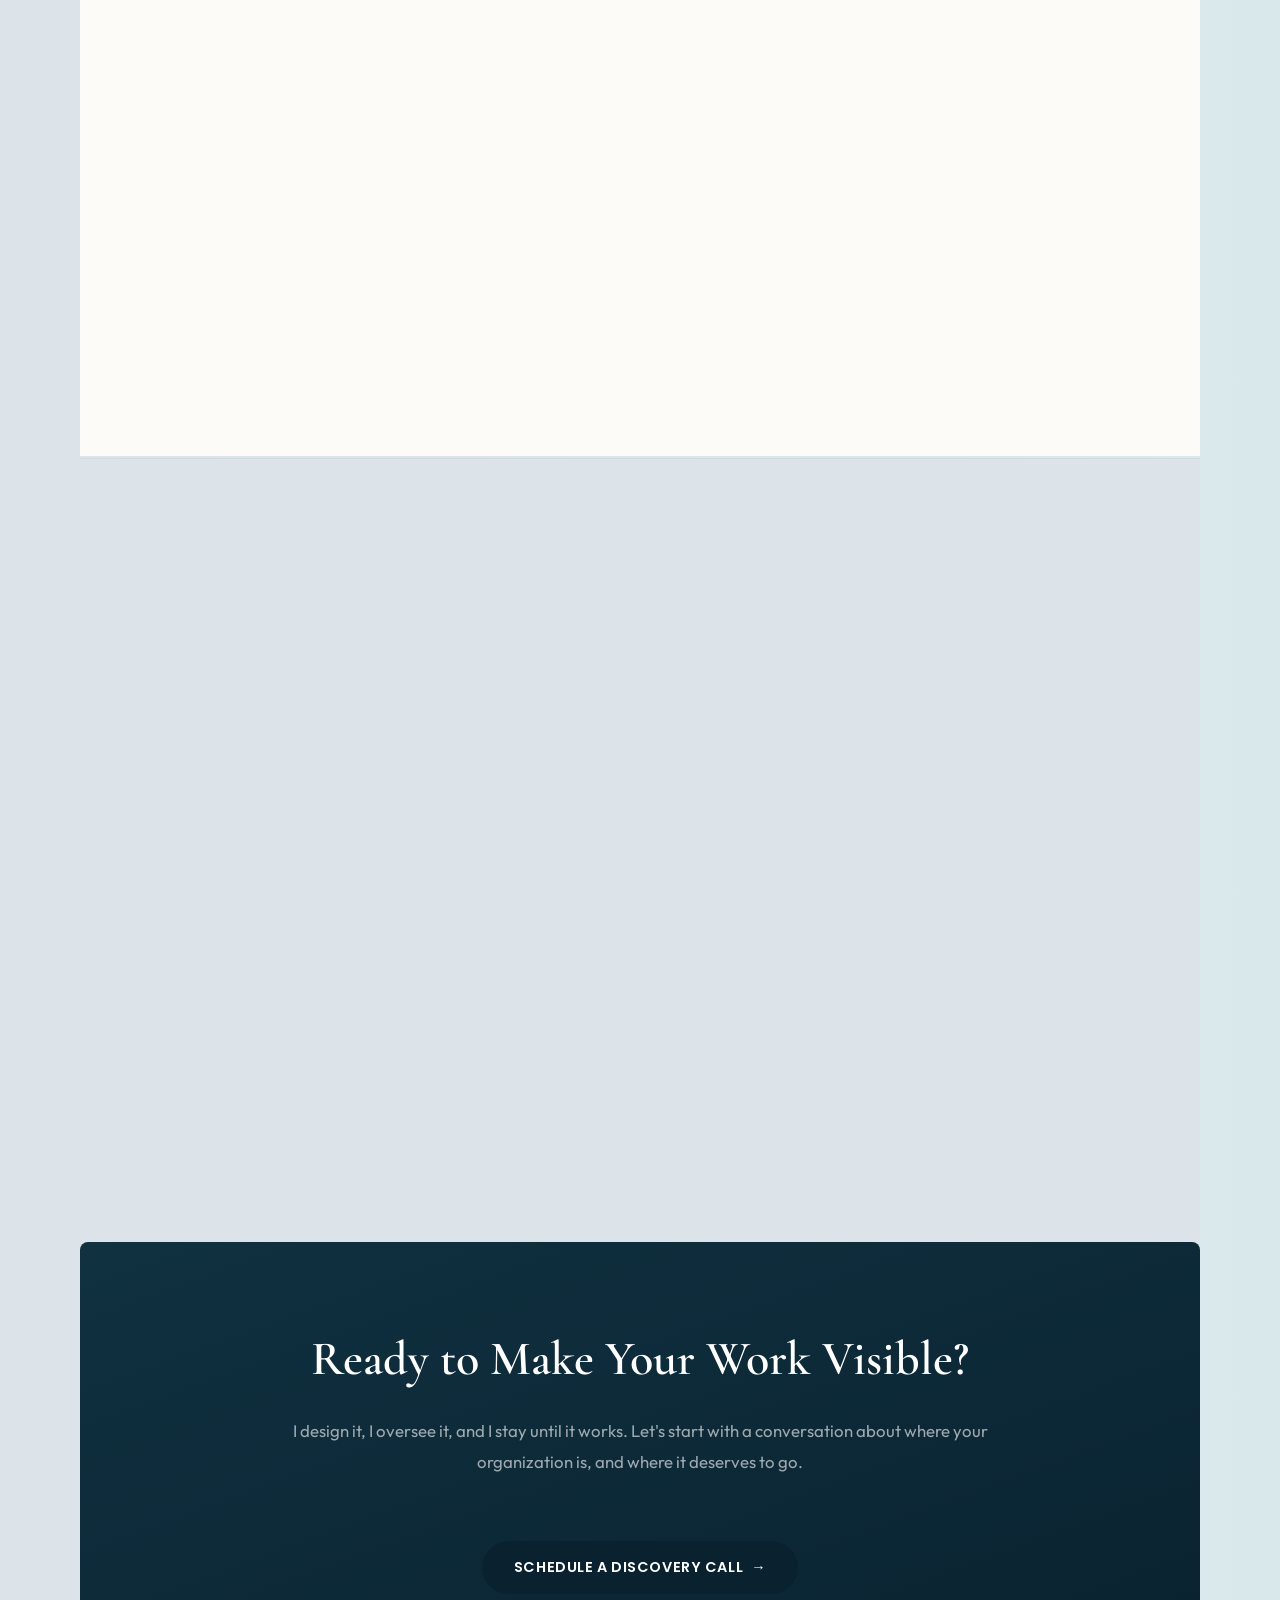
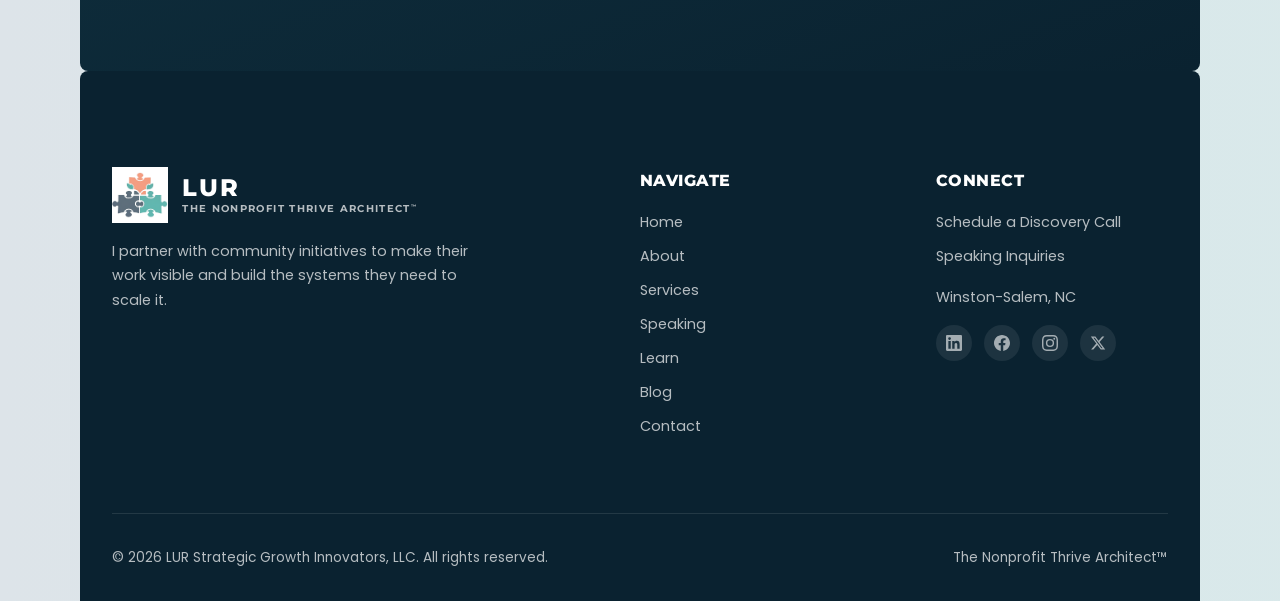
==== commit 663c368e: "Update LUR Framework content, remove unnatural dashes site-wide - LUR Framework cards: updated to Le" ====
--- a/index.html
+++ b/index.html
@@ -73,7 +73,7 @@
       <div class="hp-hero__text">
         <p class="hp-hero__eyebrow"><span class="hp-hero__eyebrow-line"></span>The Nonprofit Thrive Architect™</p>
         <h1 class="hp-hero__title"><em>Strategy embedded into systems.</em><br><strong>Infrastructure that holds.</strong></h1>
-        <p class="hp-hero__body">LUR Strategic Growth Innovators partners with nonprofits to stop carrying strategy on people and start embedding it into systems — so shifts in funding, policy, and leadership do not destabilize the organization.</p>
+        <p class="hp-hero__body">LUR Strategic Growth Innovators partners with nonprofits to stop carrying strategy on people and start embedding it into systems, so shifts in funding, policy, and leadership do not destabilize the organization.</p>
         <div class="hp-hero__actions">
           <a href="services.html" class="btn btn--rose">See What I Build <span aria-hidden="true">&rarr;</span></a>
           <a href="#why-lur" class="btn btn--outline-white">Why It Works</a>
@@ -139,7 +139,7 @@
       </div>
       <div class="stat">
         <span class="stat__number">1</span>
-        <p class="stat__label">System — not 5 disconnected tools</p>
+        <p class="stat__label">System, not 5 disconnected tools</p>
       </div>
       <div class="stat">
         <span class="stat__number">Real<span class="stat__number-suffix">-time</span></span>
@@ -172,12 +172,12 @@
           </div>
           <div class="stat-card stat-card--gold">
             <span class="stat-card__number">79</span><span class="stat-card__suffix">%</span>
-            <p class="stat-card__context">run 5+ disconnected systems — up from 62% in 2024. They have tools. They don't have a system.</p>
+            <p class="stat-card__context">run 5+ disconnected systems, up from 62% in 2024. They have tools. They don't have a system.</p>
             <cite class="stat-card__source">Omatic 2025</cite>
           </div>
           <div class="stat-card stat-card--teal">
             <span class="stat-card__number">36</span><span class="stat-card__suffix">%</span>
-            <p class="stat-card__context">report difficulty using data for decisions — up from 14% the year before.</p>
+            <p class="stat-card__context">report difficulty using data for decisions, up from 14% the year before.</p>
             <cite class="stat-card__source">CCS Fundraising 2025</cite>
           </div>
         </div>
@@ -187,13 +187,13 @@
           <p class="stat-tier__label">Globally</p>
           <div class="stat-card stat-card--green">
             <span class="stat-card__number" style="font-size: 1.6rem;">Less than &frac12;</span>
-            <p class="stat-card__context">of nonprofits worldwide have the systems needed for technology to work — a 23% decline since 2022.</p>
+            <p class="stat-card__context">of nonprofits worldwide have the systems needed for technology to work, a 23% decline since 2022.</p>
             <cite class="stat-card__source">Infoxchange 2024</cite>
           </div>
           <p class="stat-tier__label stat-tier__label--highlight" style="margin-top: var(--space-md);">Right here in North Carolina</p>
           <div class="stat-card stat-card--plum">
             <span class="stat-card__number">60</span><span class="stat-card__suffix">%</span>
-            <p class="stat-card__context">struggle with inadequate technology — draining the capacity needed to deliver on mission. That's your neighbors.</p>
+            <p class="stat-card__context">struggle with inadequate technology, draining the capacity needed to deliver on mission. That's your neighbors.</p>
             <cite class="stat-card__source">Right here.</cite>
           </div>
         </div>
@@ -219,13 +219,13 @@
     <div class="section__inner">
       <p class="hp-section-eyebrow reveal">What I Build</p>
       <h2 class="hp-section-title reveal">Capacity Infrastructure for the Work That Matters</h2>
-      <p class="hp-section-sub reveal">Not a report. Not a template. A working system built around how your organization actually operates — and where you need to go.</p>
+      <p class="hp-section-sub reveal">Not a report. Not a template. A working system built around how your organization actually operates, and where you need to go.</p>
 
       <div class="hp-services stagger">
         <article class="hp-service-card hp-service-card--green">
           <div class="hp-service-card__bar"></div>
           <h3 class="hp-service-card__title">Impact Architecture</h3>
-          <p class="hp-service-card__desc">I design and build the systems that make your organization's work visible — dashboards, accountability tools, CRM implementation, impact tracking, and board-ready reporting. If it helps you see your work clearly, I build it.</p>
+          <p class="hp-service-card__desc">I design and build the systems that make your organization's work visible: dashboards, accountability tools, CRM implementation, impact tracking, and board-ready reporting. If it helps you see your work clearly, I build it.</p>
           <ul class="hp-service-card__features">
             <li>Community impact dashboards</li>
             <li>Accountability + performance systems</li>
@@ -238,7 +238,7 @@
         <article class="hp-service-card hp-service-card--rose">
           <div class="hp-service-card__bar"></div>
           <h3 class="hp-service-card__title">The Monitor</h3>
-          <p class="hp-service-card__desc">Once the system is live, I stay alongside your work. I watch what the data is telling us, interpret the gaps, identify what's at risk, and advise on what to build or fix next. This is the ongoing advisory layer — high-value, not just maintenance.</p>
+          <p class="hp-service-card__desc">Once the system is live, I stay alongside your work. I watch what the data is telling us, interpret the gaps, identify what's at risk, and advise on what to build or fix next. This is the ongoing advisory layer: high-value, not just maintenance.</p>
           <ul class="hp-service-card__features">
             <li>Monthly data review and interpretation</li>
             <li>Gap and risk identification</li>
@@ -251,7 +251,7 @@
         <article class="hp-service-card hp-service-card--gold">
           <div class="hp-service-card__bar"></div>
           <h3 class="hp-service-card__title">Scale by Design</h3>
-          <p class="hp-service-card__desc">For organizations asking "how do we grow this?" — I build the systems, frameworks, and roadmaps that answer that question with evidence instead of intuition. Scale by Design means your growth is intentional, infrastructure-backed, and built to last.</p>
+          <p class="hp-service-card__desc">For organizations asking "how do we grow this?", I build the systems, frameworks, and roadmaps that answer that question with evidence instead of intuition. Scale by Design means your growth is intentional, infrastructure-backed, and built to last.</p>
           <ul class="hp-service-card__features">
             <li>Organizational capacity assessment</li>
             <li>3-year scale planning</li>
@@ -277,7 +277,7 @@
     <div class="hp-why__inner">
       <p class="hp-section-eyebrow reveal" style="color: var(--teal);">Why Partner With LUR Growth</p>
       <h2 class="hp-section-title reveal" style="color: var(--white);">Imagine What Your Organization Could Look Like in Three Years.</h2>
-      <p class="hp-section-sub reveal" style="color: rgba(255,255,255,0.6);">Every partnership starts with a vision. Here's how Latoya is wired to help you get there — and what that means for your organization specifically.</p>
+      <p class="hp-section-sub reveal" style="color: rgba(255,255,255,0.6);">Every partnership starts with a vision. Here's how Latoya is wired to help you get there, and what that means for your organization specifically.</p>
 
       <div class="strength-accordion" id="strengthAccordion">
         <div class="strength-card strength-card--green active" onclick="toggleAccordion(this)">
@@ -286,7 +286,7 @@
             <span class="strength-card__icon" aria-hidden="true"></span>
           </div>
           <div class="strength-card__body">
-            <p>Before a single system is built, you'll have a vivid picture of what's possible. Not a vague promise — a specific, compelling vision of where your organization is headed and what it looks like when it's thriving. That vision is what fuels the work that follows.</p>
+            <p>Before a single system is built, you'll have a vivid picture of what's possible. Not a vague promise, but a specific, compelling vision of where your organization is headed and what it looks like when it's thriving. That vision is what fuels the work that follows.</p>
           </div>
         </div>
         <div class="strength-card strength-card--rose" onclick="toggleAccordion(this)">
@@ -295,7 +295,7 @@
             <span class="strength-card__icon" aria-hidden="true"></span>
           </div>
           <div class="strength-card__body">
-            <p>That thing everyone has worked around for three years? She'll name it in the first conversation. While others see complexity, she sees the pattern — and the path through it. That's the insight you're investing in.</p>
+            <p>That thing everyone has worked around for three years? She'll name it in the first conversation. While others see complexity, she sees the pattern, and the path through it. That's the insight you're investing in.</p>
           </div>
         </div>
         <div class="strength-card strength-card--gold" onclick="toggleAccordion(this)">
@@ -304,16 +304,16 @@
             <span class="strength-card__icon" aria-hidden="true"></span>
           </div>
           <div class="strength-card__body">
-            <p>There's no settling. No "good enough." Your system will be built to outperform every comparable organization in your space — because that's the only standard she operates from.</p>
+            <p>There's no settling. No "good enough." Your system will be built to outperform every comparable organization in your space, because that's the only standard she operates from.</p>
           </div>
         </div>
         <div class="strength-card strength-card--teal" onclick="toggleAccordion(this)">
           <div class="strength-card__header" role="button" tabindex="0" aria-expanded="false">
-            <h3 class="strength-card__title">She goes deep with you. That's not a limitation — it's the model.</h3>
+            <h3 class="strength-card__title">She goes deep with you. That's not a limitation. It's the model.</h3>
             <span class="strength-card__icon" aria-hidden="true"></span>
           </div>
           <div class="strength-card__body">
-            <p>You don't get a rotating team. You get Latoya — invested, consistent, and present. She works with a small number of organizations so each partner gets her full attention and strategic depth.</p>
+            <p>You don't get a rotating team. You get Latoya, invested, consistent, and present. She works with a small number of organizations so each partner gets her full attention and strategic depth.</p>
           </div>
         </div>
         <div class="strength-card strength-card--plum" onclick="toggleAccordion(this)">
@@ -322,7 +322,7 @@
             <span class="strength-card__icon" aria-hidden="true"></span>
           </div>
           <div class="strength-card__body">
-            <p>Every day starts at zero for her. The engagement isn't done when the system is delivered — it's done when it's working. Your momentum is her motivation.</p>
+            <p>Every day starts at zero for her. The engagement isn't done when the system is delivered. It's done when it's working. Your momentum is her motivation.</p>
           </div>
         </div>
       </div>
@@ -342,7 +342,7 @@
     <div class="section__inner" style="text-align: center;">
       <p class="hp-section-eyebrow reveal">The Framework</p>
       <h2 class="hp-section-title reveal">A Proven System. Not a Template.</h2>
-      <p class="hp-section-sub reveal" style="margin-left: auto; margin-right: auto;">The LUR Framework is the architecture behind every engagement. It's how Latoya designs capacity systems that actually hold up — and grow.</p>
+      <p class="hp-section-sub reveal" style="margin-left: auto; margin-right: auto;">The LUR Framework is the architecture behind every engagement. It's how Latoya designs capacity systems that actually hold up and grow.</p>
 
       <!-- THRIVE Cards Grid -->
       <div class="thrive-cards stagger" id="thriveVisual">
@@ -520,7 +520,7 @@
         <div class="lead-capture__content">
           <span class="lead-capture__badge">Free Resource</span>
           <h2 class="lead-capture__title">The Nonprofit Capacity Scorecard</h2>
-          <p class="lead-capture__desc">Score your organization across 5 critical infrastructure areas — systems, visibility, leadership load, scale readiness, and community alignment. Know exactly where to focus before your next strategic conversation.</p>
+          <p class="lead-capture__desc">Score your organization across 5 critical infrastructure areas: systems, visibility, leadership load, scale readiness, and community alignment. Know exactly where to focus before your next strategic conversation.</p>
           <form class="lead-capture__form" data-netlify="true" name="scorecard" method="POST">
             <input type="text" name="first_name" placeholder="First name" class="form__input" required>
             <input type="email" name="email" placeholder="Email address" class="form__input" required>
@@ -536,7 +536,7 @@
   <section class="hp-cta">
     <div class="hp-cta__inner">
       <h2 class="hp-cta__title reveal">Ready to Make Your Work Visible?</h2>
-      <p class="hp-cta__sub reveal">I design it, I oversee it, and I stay until it works. Let's start with a conversation about where your organization is — and where it deserves to go.</p>
+      <p class="hp-cta__sub reveal">I design it, I oversee it, and I stay until it works. Let's start with a conversation about where your organization is, and where it deserves to go.</p>
       <a href="https://calendly.com/lurobinson/30min" target="_blank" rel="noopener" class="btn btn--white reveal">Schedule a Discovery Call <span aria-hidden="true">&rarr;</span></a>
     </div>
   </section>
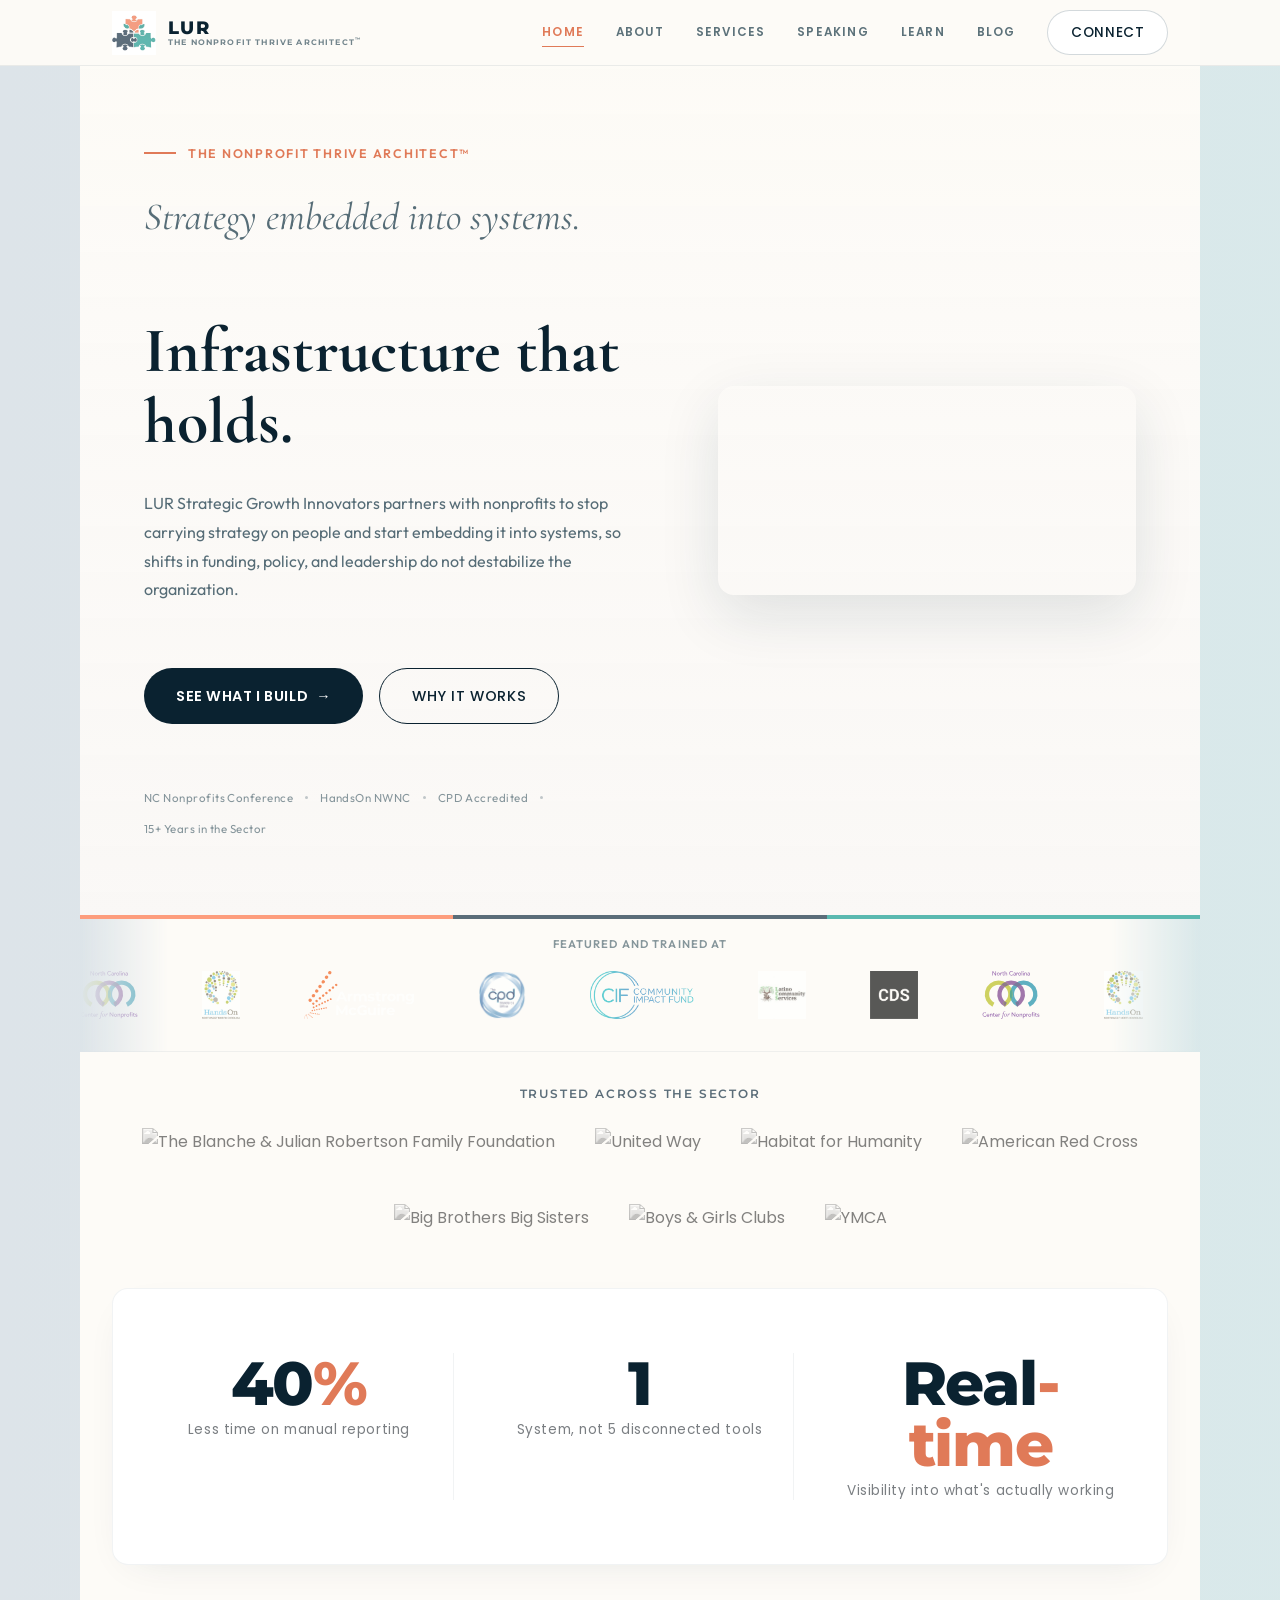
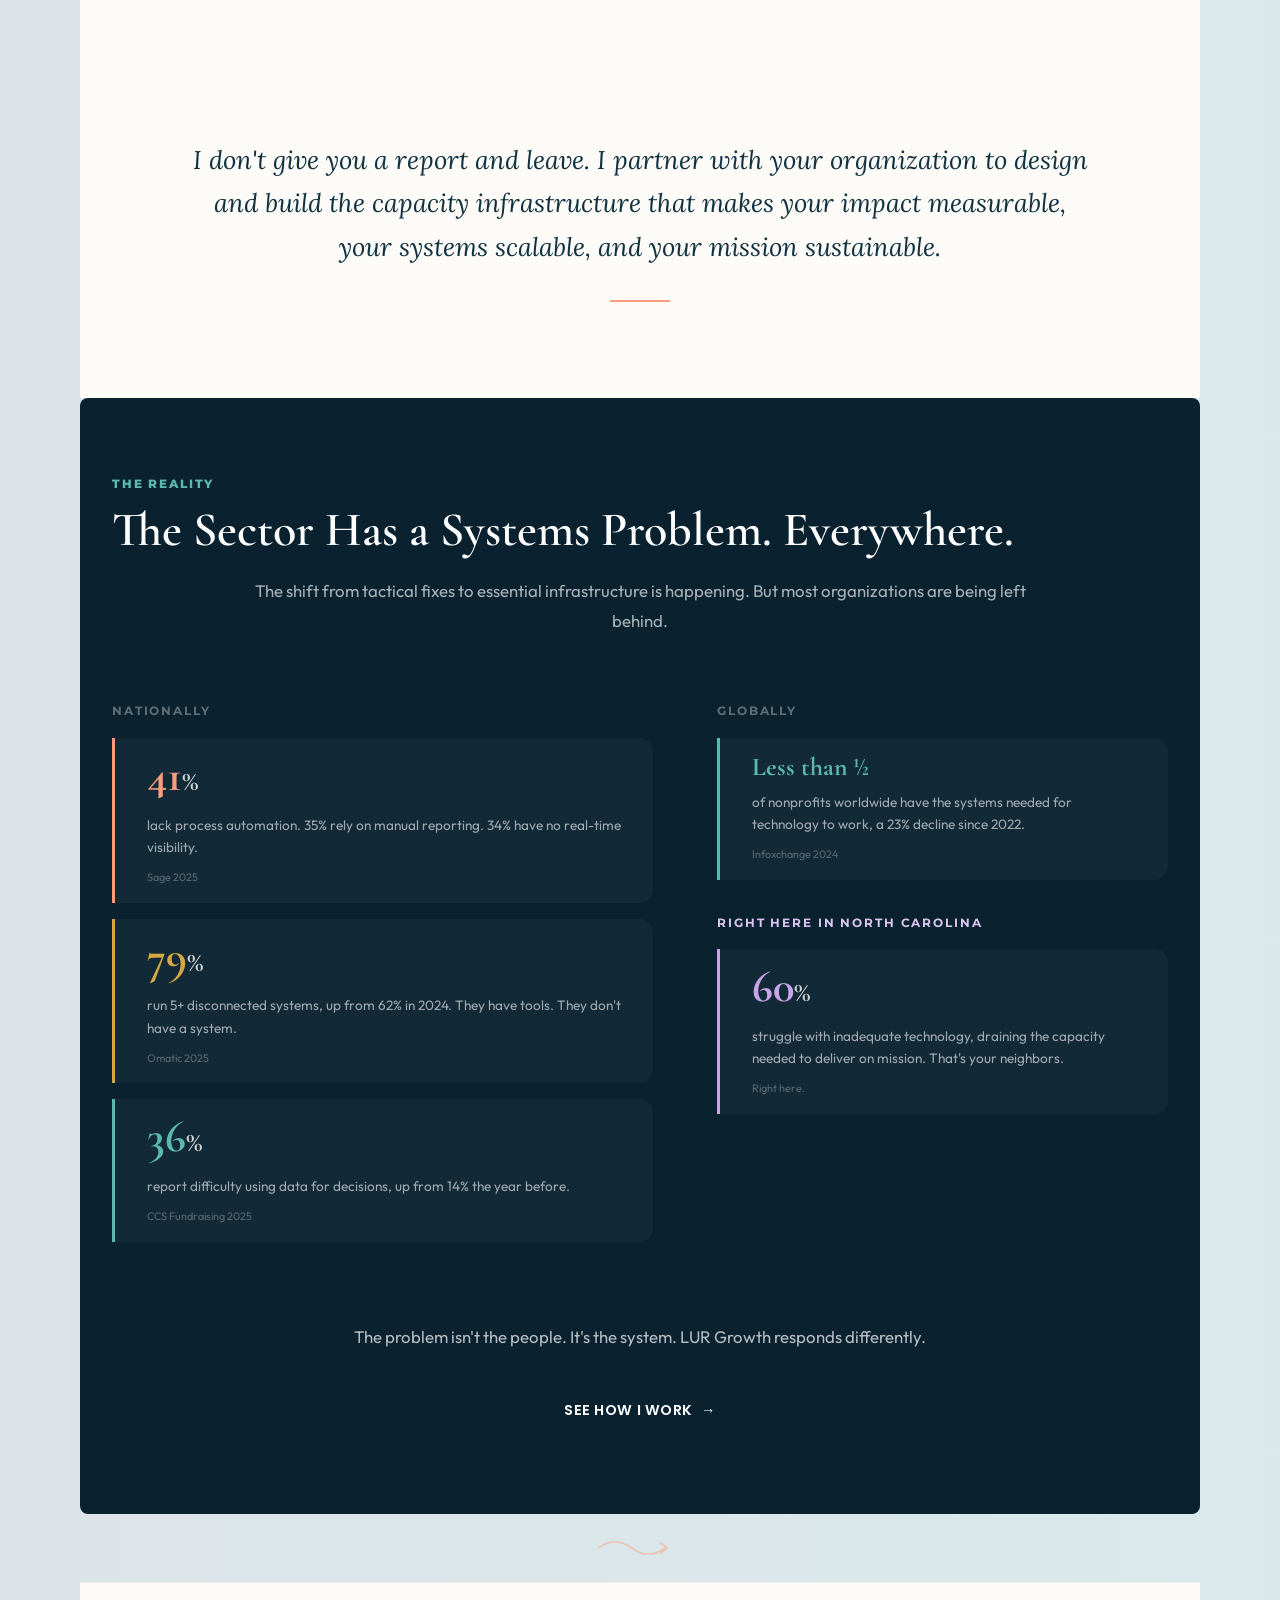
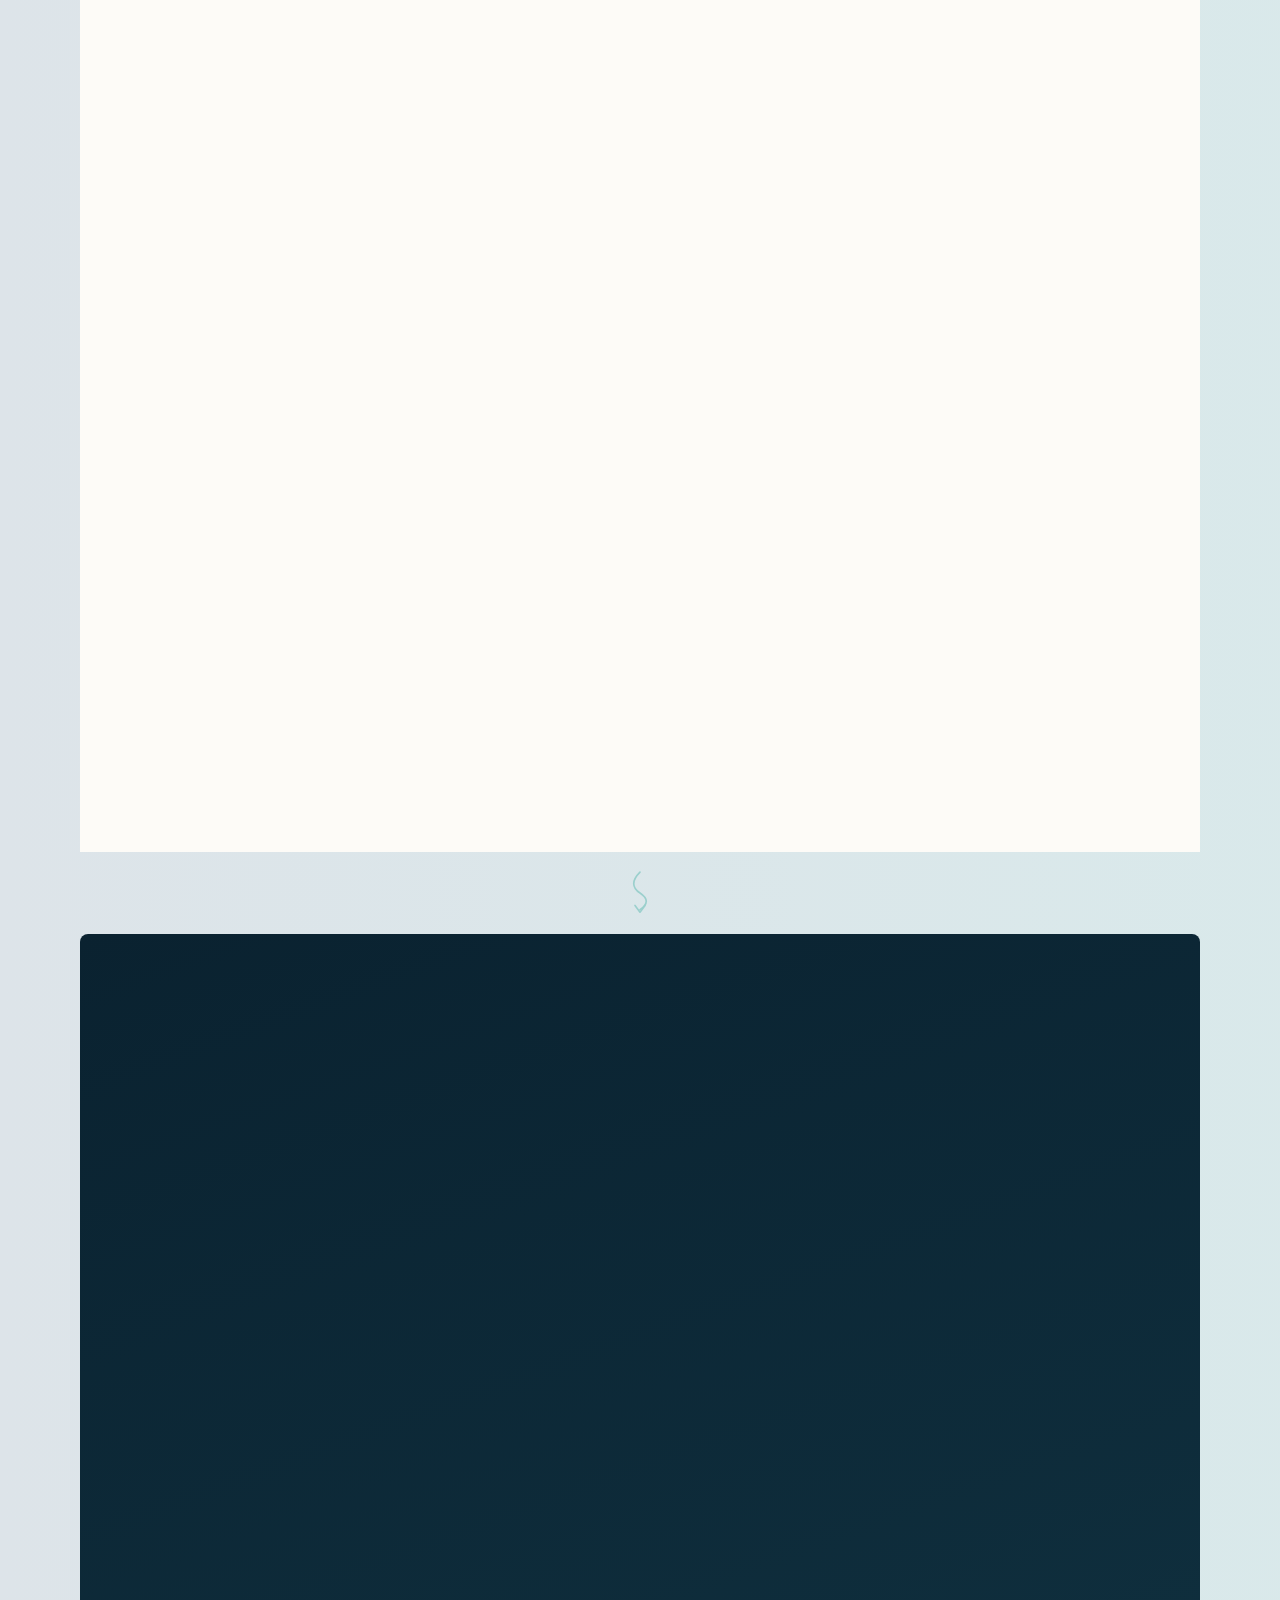
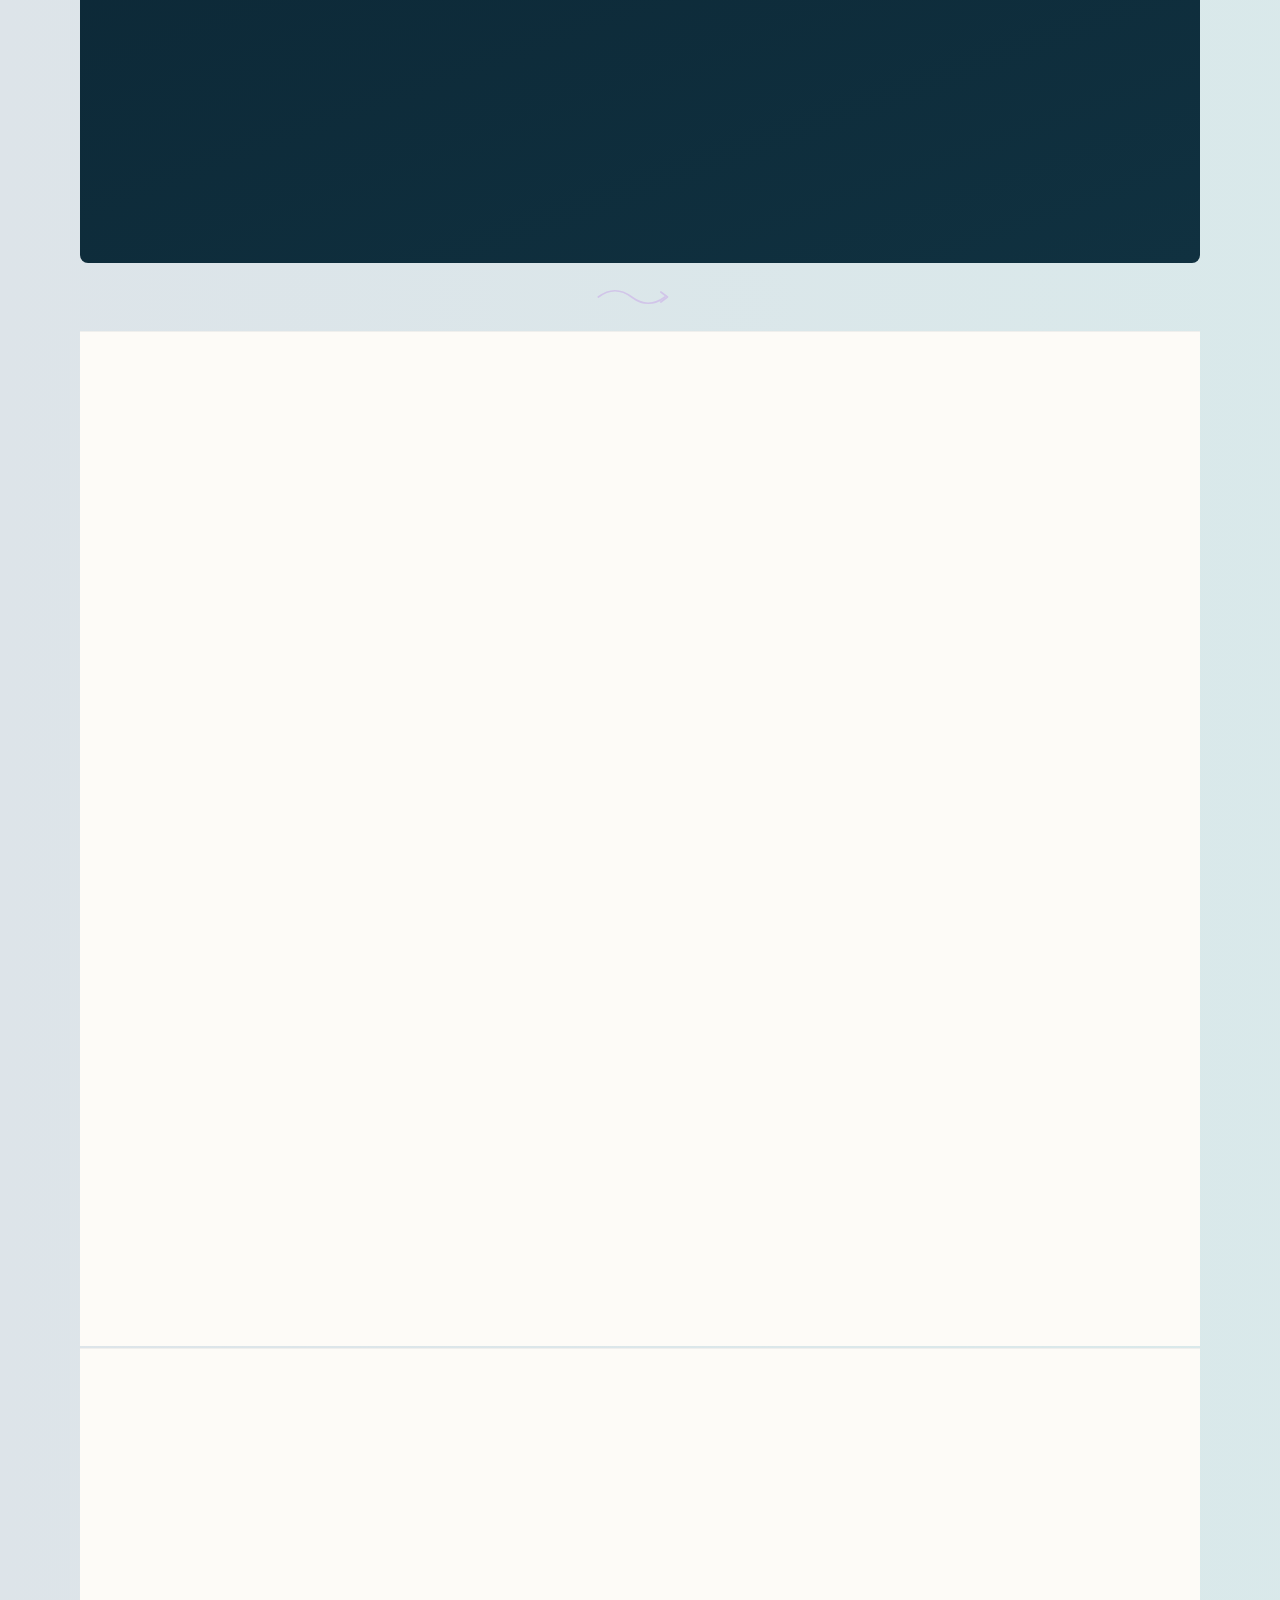
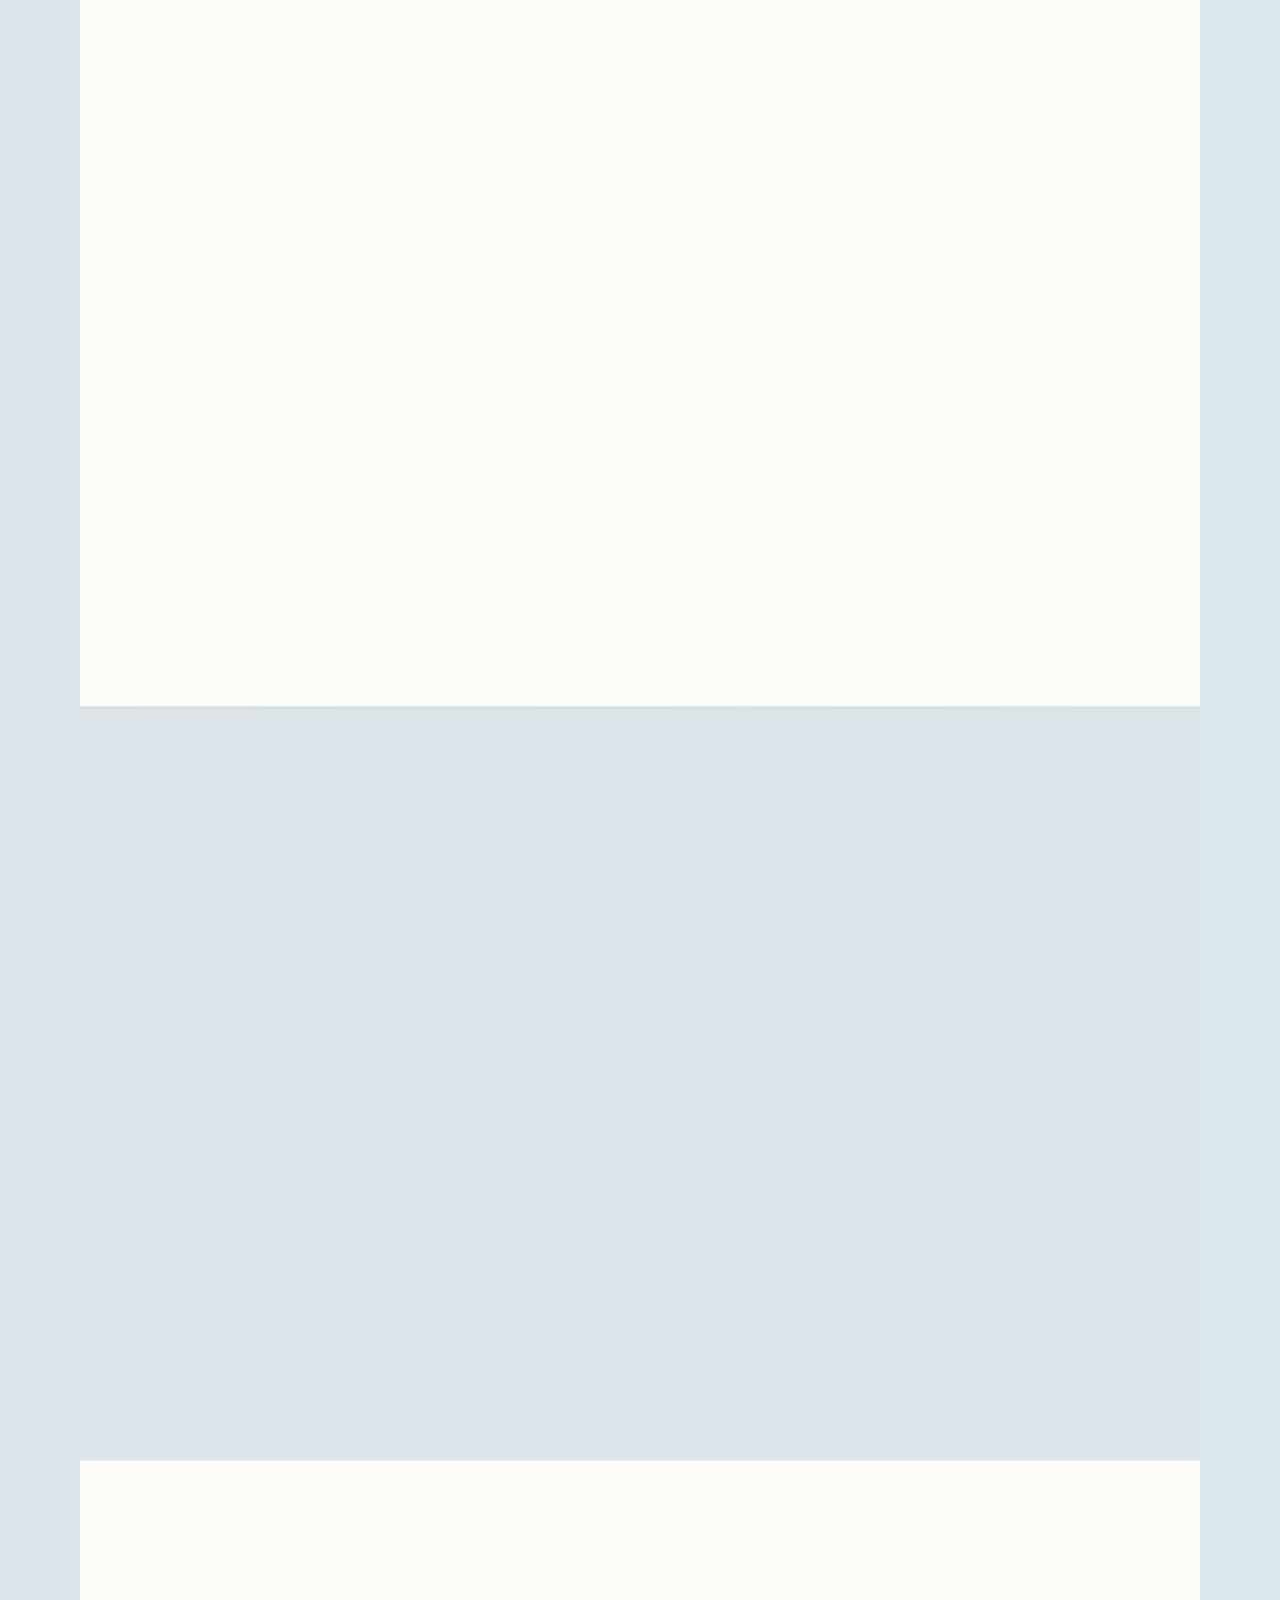
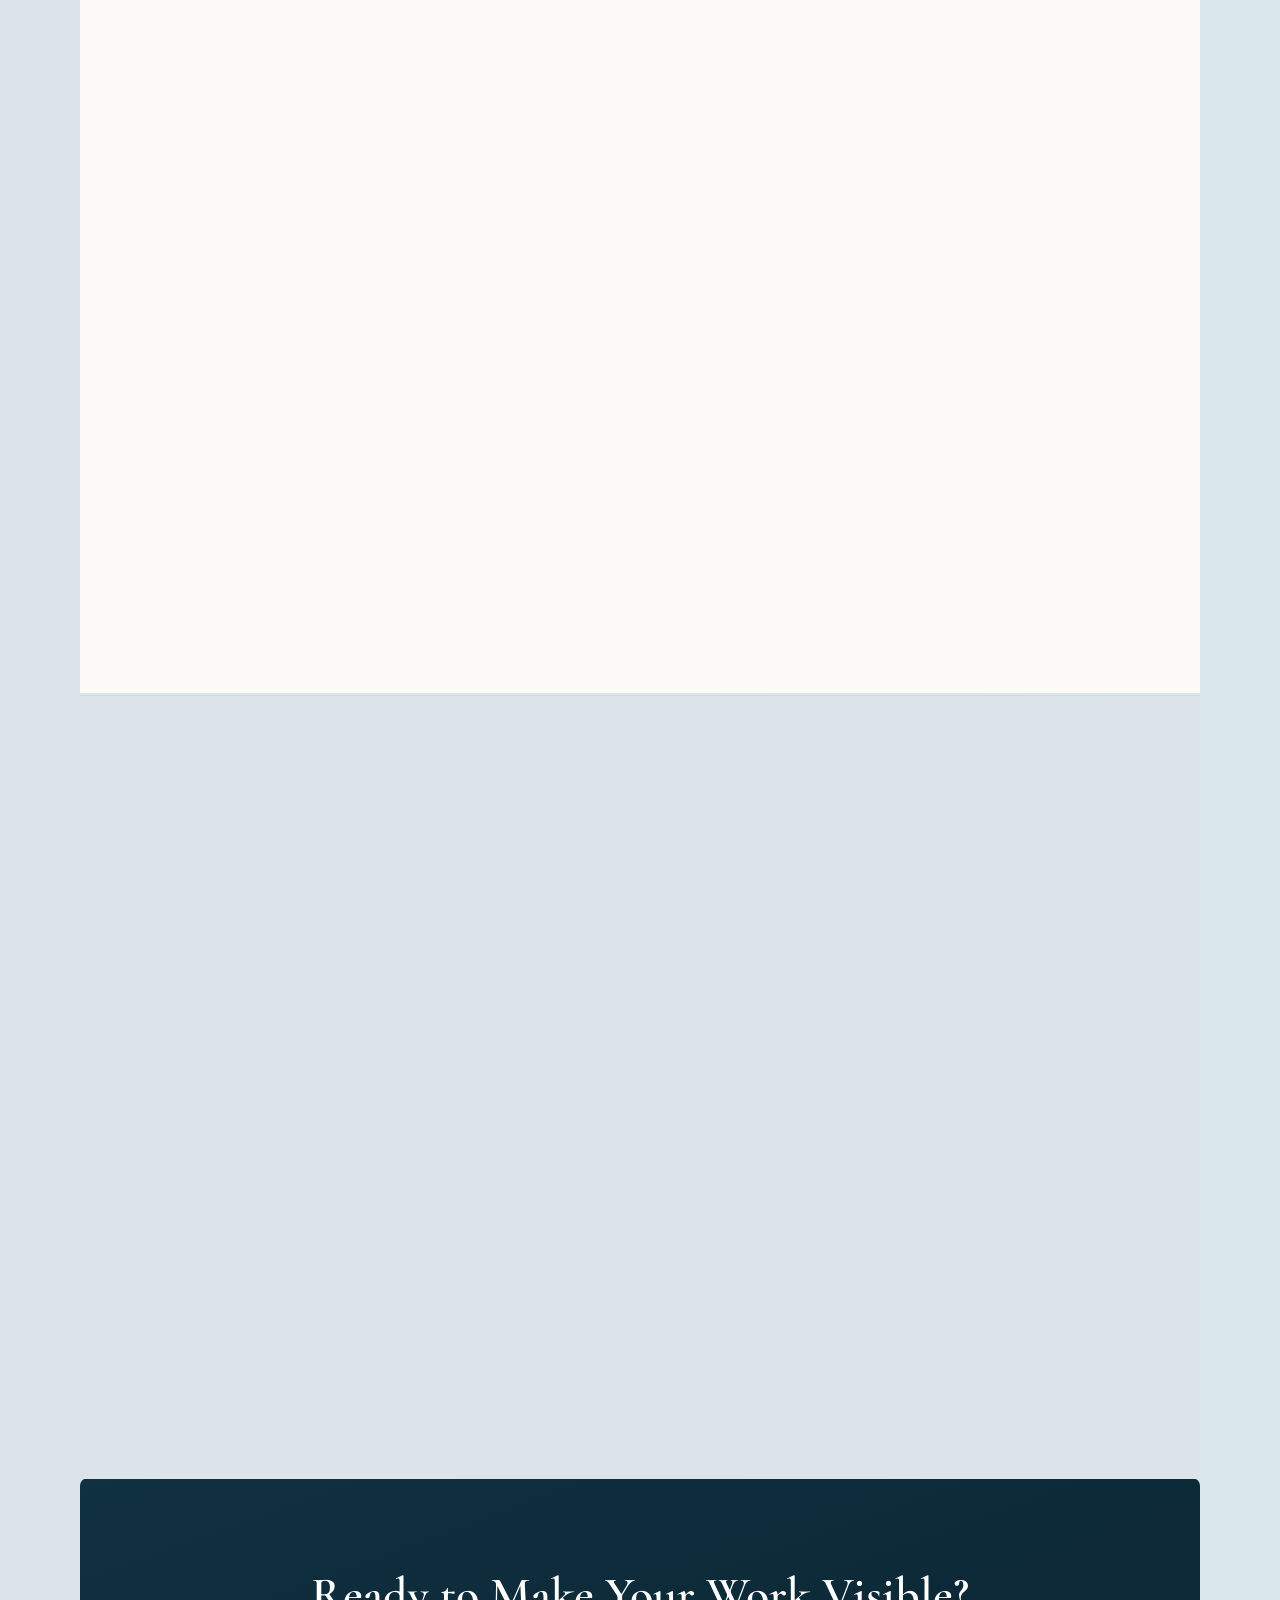
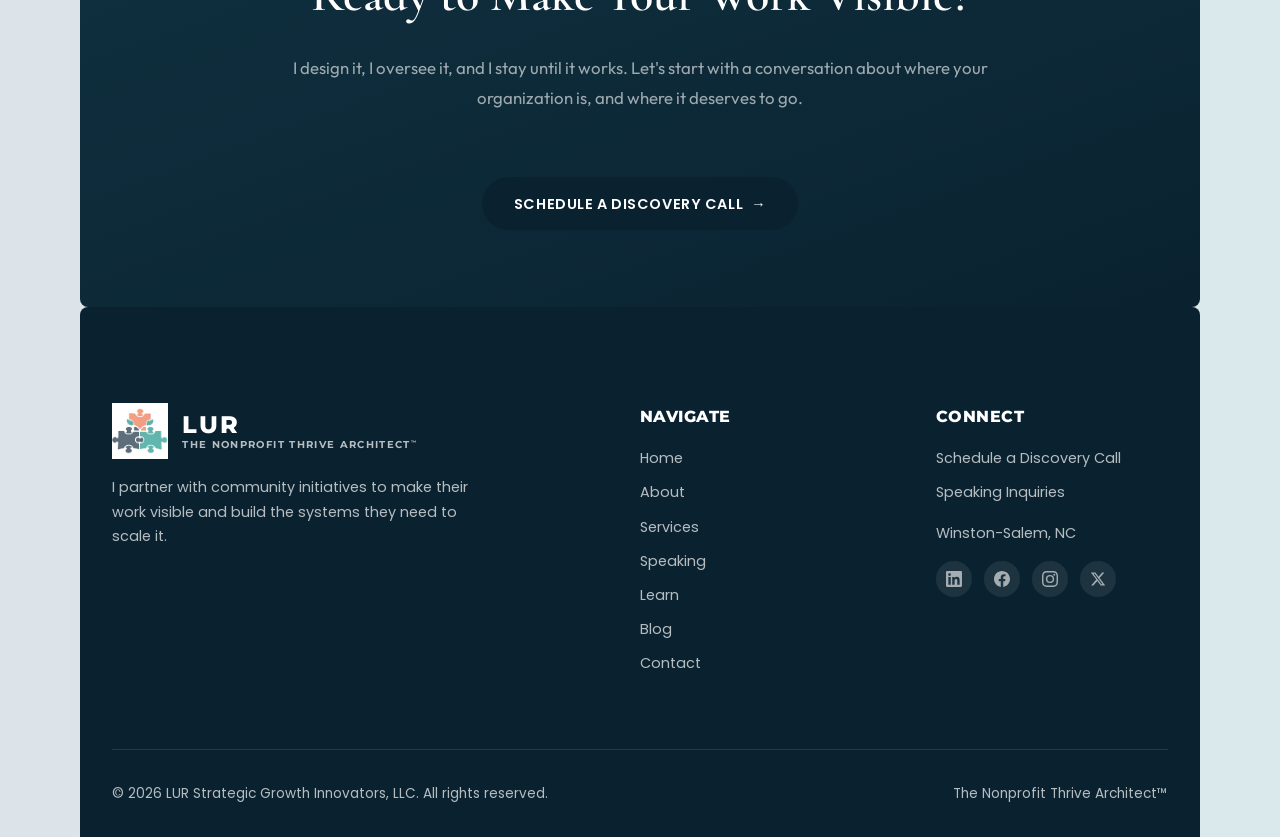
==== commit 7f37c967: "Add hero video styling, Trusted Across the Sector logo strip - Hero video: 520px max, 16px radius, s" ====
--- a/index.html
+++ b/index.html
@@ -89,13 +89,11 @@
         </div>
       </div>
 
-      <!-- Hero Visual: Video/Puzzle -->
+      <!-- Hero Visual: Video -->
       <div class="hp-hero__visual">
-        <div class="hp-hero__video-wrap">
-          <video class="hero__video" autoplay muted loop playsinline preload="auto" aria-label="Animated LUR Growth puzzle mark">
-            <source src="assets/hero-puzzle-loop.mp4" type="video/mp4">
-          </video>
-        </div>
+        <video class="hero-video" autoplay muted loop playsinline preload="auto" poster="assets/hero-poster.jpg" aria-label="LUR Growth brand animation">
+          <source src="assets/hero-puzzle-loop.mp4" type="video/mp4">
+        </video>
       </div>
     </div>
   </section>
@@ -127,6 +125,20 @@
       <img src="assets/logos/cif.webp" alt="" aria-hidden="true">
       <img src="assets/logos/lcs.png" alt="" aria-hidden="true">
       <img src="assets/logos/cds.webp" alt="" aria-hidden="true">
+    </div>
+  </section>
+
+  <!-- ========== 3a. TRUSTED ACROSS THE SECTOR ========== -->
+  <section class="trusted-strip" aria-label="Trusted across the sector">
+    <p class="trusted-strip__label">Trusted Across the Sector</p>
+    <div class="trusted-strip__row">
+      <img src="assets/logos/bjr-foundation.png" alt="The Blanche & Julian Robertson Family Foundation" class="trust-logo">
+      <img src="assets/logos/united-way.png" alt="United Way" class="trust-logo">
+      <img src="assets/logos/habitat.png" alt="Habitat for Humanity" class="trust-logo">
+      <img src="assets/logos/red-cross.png" alt="American Red Cross" class="trust-logo">
+      <img src="assets/logos/big-brothers.png" alt="Big Brothers Big Sisters" class="trust-logo">
+      <img src="assets/logos/boys-girls-clubs.png" alt="Boys & Girls Clubs" class="trust-logo">
+      <img src="assets/logos/ymca.png" alt="YMCA" class="trust-logo">
     </div>
   </section>
 
--- a/css/styles.css
+++ b/css/styles.css
@@ -3857,9 +3857,43 @@
 }
 
 /* LUR Framework cards on about page: pastel backgrounds */
-.section--cream-dark .service-card:nth-child(1) { background-color: var(--coral-soft); border-top-color: var(--coral) !important; }
-.section--cream-dark .service-card:nth-child(2) { background-color: var(--slate-soft); border-top-color: var(--slate) !important; }
-.section--cream-dark .service-card:nth-child(3) { background-color: var(--teal-soft); border-top-color: var(--teal) !important; }
+/* LUR Framework pillar card backgrounds */
+.section--cream-dark .service-card:nth-child(1),
+.pillar-card--l { background-color: var(--coral-soft); }
+.section--cream-dark .service-card:nth-child(2),
+.pillar-card--u { background-color: var(--white); }
+.section--cream-dark .service-card:nth-child(3),
+.pillar-card--r { background-color: var(--teal-soft); }
+
+/* Numbered pips (01, 02, 03) */
+.pillar-pips {
+  display: flex;
+  gap: 0.4rem;
+  margin-bottom: var(--space-md);
+}
+
+.pillar-pip {
+  width: 30px;
+  height: 30px;
+  border-radius: 8px;
+  background-color: rgba(16, 49, 64, 0.06);
+  display: flex;
+  align-items: center;
+  justify-content: center;
+  font-family: var(--font-heading);
+  font-size: 0.7rem;
+  font-weight: 700;
+  color: rgba(16, 49, 64, 0.4);
+}
+
+.pillar-pip--active {
+  background-color: var(--navy-dark);
+  color: var(--white);
+}
+
+.pillar-card--l .pillar-pip--active { background-color: var(--coral-dark); }
+.pillar-card--u .pillar-pip--active { background-color: var(--navy); }
+.pillar-card--r .pillar-pip--active { background-color: var(--teal-dark); }
 
 /* --- Services page: pastel accent tags and visual separation --- */
 .section--cream .section__tag,
@@ -4317,3 +4351,194 @@
   color: var(--warm-gray);
   margin-top: var(--space-xs);
 }
+
+/* ============================================================
+   FAQ ACCORDION (Contact page)
+   ============================================================ */
+
+.faq-accordion {
+  display: flex;
+  flex-direction: column;
+  gap: 0.75rem;
+  margin-top: var(--space-lg);
+}
+
+.faq-item {
+  background: var(--white);
+  border-radius: 16px;
+  overflow: hidden;
+  cursor: pointer;
+  transition: box-shadow 0.3s var(--ease-out);
+  border-left: 4px solid transparent;
+}
+
+.faq-item:hover {
+  box-shadow: 0 4px 20px rgba(16, 49, 64, 0.08);
+}
+
+.faq-item--coral { border-left-color: var(--coral); }
+.faq-item--teal { border-left-color: var(--teal); }
+.faq-item--slate { border-left-color: var(--slate); }
+.faq-item--sand { border-left-color: var(--gold); }
+
+.faq-item__header {
+  display: flex;
+  justify-content: space-between;
+  align-items: center;
+  padding: 1.25rem 1.5rem;
+  transition: background 0.3s;
+}
+
+.faq-item__header:hover {
+  background: rgba(16, 49, 64, 0.02);
+}
+
+.faq-item__question {
+  font-family: var(--font-heading);
+  font-size: 1rem;
+  font-weight: 700;
+  color: var(--navy-dark);
+  line-height: 1.3;
+  flex: 1;
+  padding-right: var(--space-sm);
+}
+
+.faq-item__icon {
+  width: 28px;
+  height: 28px;
+  border-radius: 50%;
+  border: 2px solid rgba(16, 49, 64, 0.15);
+  position: relative;
+  flex-shrink: 0;
+  transition: transform 0.3s, border-color 0.3s, background 0.3s;
+}
+
+.faq-item.active .faq-item__icon {
+  background: var(--navy-dark);
+  border-color: var(--navy-dark);
+}
+
+.faq-item__icon::before,
+.faq-item__icon::after {
+  content: '';
+  position: absolute;
+  background: rgba(16, 49, 64, 0.5);
+  top: 50%;
+  left: 50%;
+}
+
+.faq-item.active .faq-item__icon::before,
+.faq-item.active .faq-item__icon::after {
+  background: var(--white);
+}
+
+.faq-item__icon::before {
+  width: 10px;
+  height: 2px;
+  transform: translate(-50%, -50%);
+}
+
+.faq-item__icon::after {
+  width: 2px;
+  height: 10px;
+  transform: translate(-50%, -50%);
+  transition: transform 0.3s, opacity 0.3s;
+}
+
+.faq-item.active .faq-item__icon::after {
+  opacity: 0;
+  transform: translate(-50%, -50%) rotate(90deg);
+}
+
+.faq-item__answer {
+  max-height: 0;
+  overflow: hidden;
+  transition: max-height 0.4s var(--ease-out), padding 0.4s var(--ease-out);
+  padding: 0 1.5rem;
+}
+
+.faq-item.active .faq-item__answer {
+  max-height: 200px;
+  padding: 0 1.5rem 1.5rem;
+}
+
+.faq-item__answer p {
+  font-size: 0.95rem;
+  color: var(--charcoal);
+  line-height: 1.75;
+}
+
+/* ============================================================
+   HERO VIDEO (updated styling)
+   ============================================================ */
+
+.hero-video {
+  width: 100%;
+  max-width: 520px;
+  border-radius: 16px;
+  box-shadow: 0 20px 60px rgba(16, 49, 64, 0.12);
+  object-fit: cover;
+}
+
+@media (max-width: 768px) {
+  .hero-video {
+    max-width: 100%;
+    margin-top: 2rem;
+  }
+}
+
+/* ============================================================
+   TRUSTED ACROSS THE SECTOR (logo strip)
+   ============================================================ */
+
+.trusted-strip {
+  text-align: center;
+  padding: 2rem 0 3rem;
+  max-width: 1120px;
+  margin: 0 auto;
+  background-color: var(--cream-warm);
+}
+
+.trusted-strip__label {
+  font-family: var(--font-heading);
+  font-weight: 600;
+  font-size: 0.75rem;
+  letter-spacing: 0.15em;
+  text-transform: uppercase;
+  color: var(--slate);
+  margin-bottom: 1.5rem;
+}
+
+.trusted-strip__row {
+  display: flex;
+  align-items: center;
+  justify-content: center;
+  flex-wrap: wrap;
+  gap: 2.5rem;
+  max-width: 1100px;
+  margin: 0 auto;
+  padding: 0 2rem;
+}
+
+.trust-logo {
+  height: 36px;
+  width: auto;
+  object-fit: contain;
+  opacity: 0.55;
+  filter: grayscale(100%);
+  transition: opacity 0.3s ease, filter 0.3s ease;
+}
+
+.trust-logo:hover {
+  opacity: 1;
+  filter: grayscale(0%);
+}
+
+@media (max-width: 768px) {
+  .trusted-strip__row {
+    gap: 1.5rem;
+  }
+  .trust-logo {
+    height: 28px;
+  }
+}
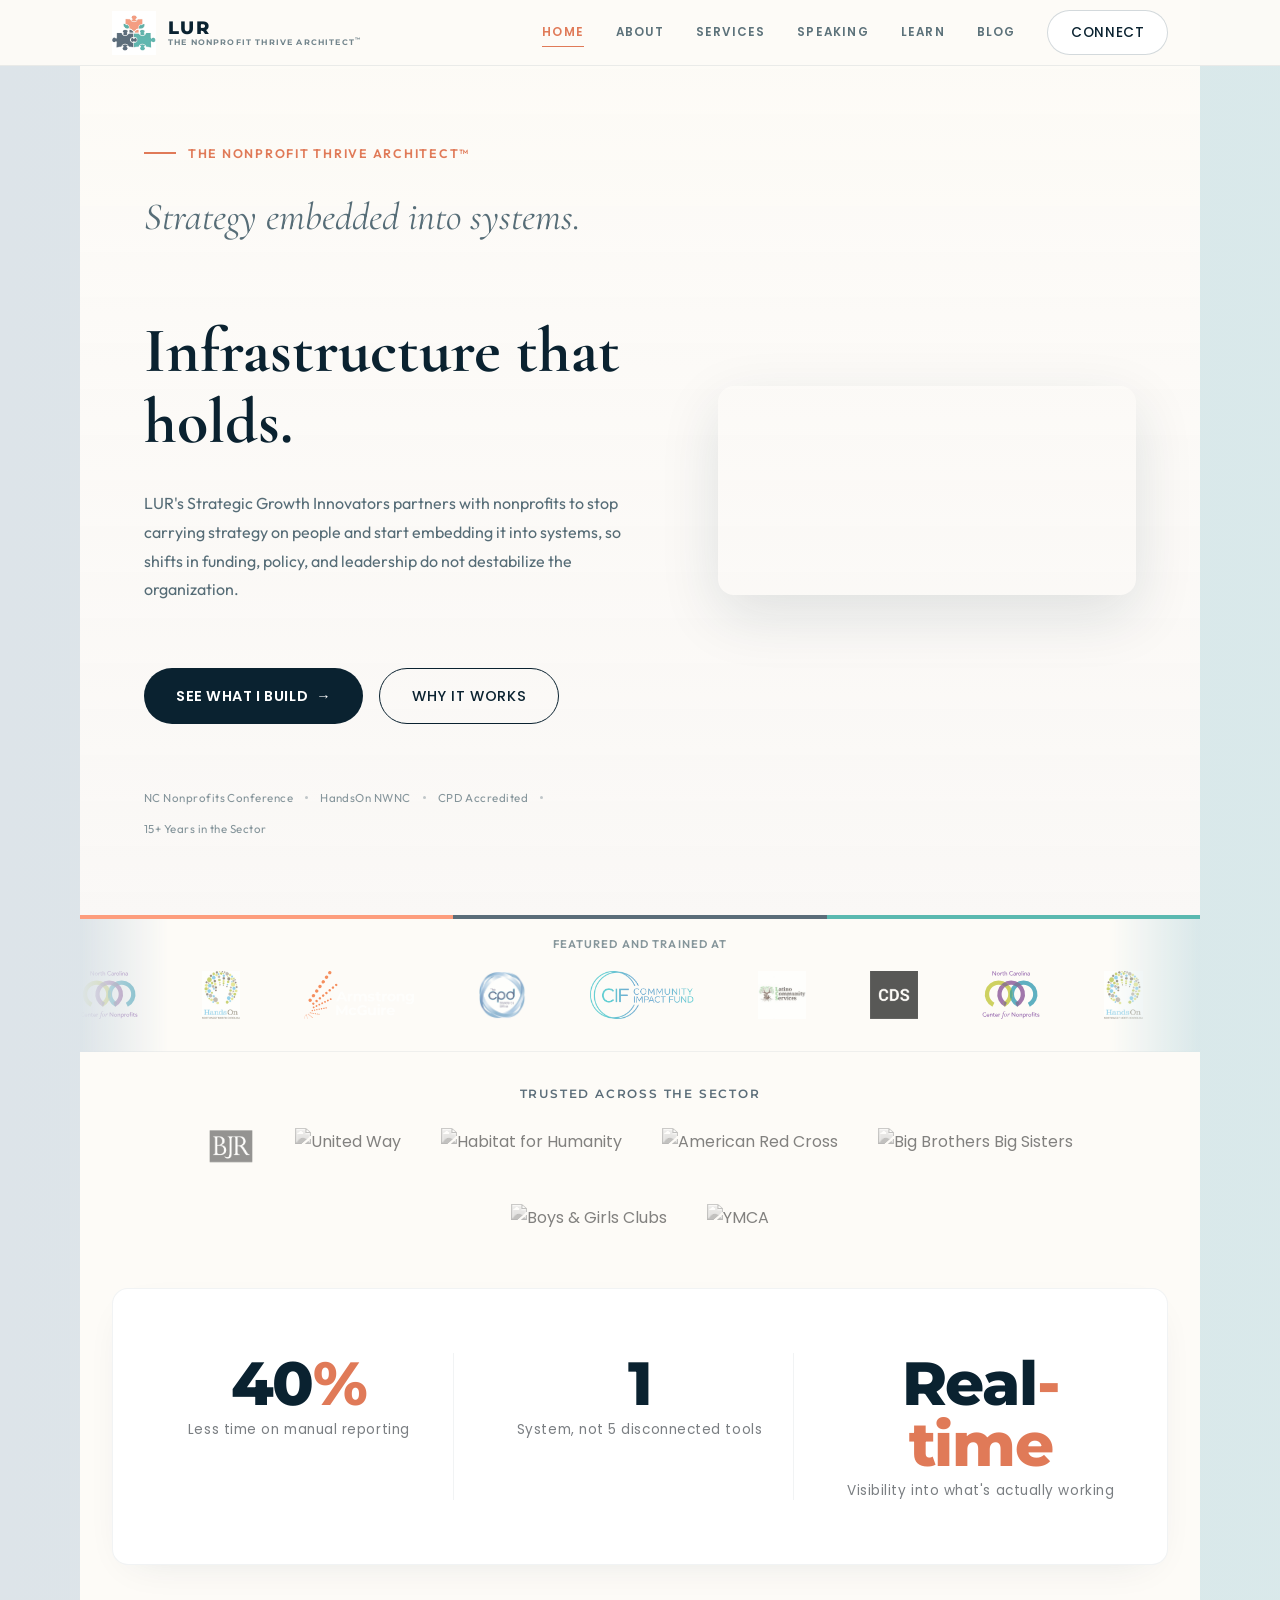
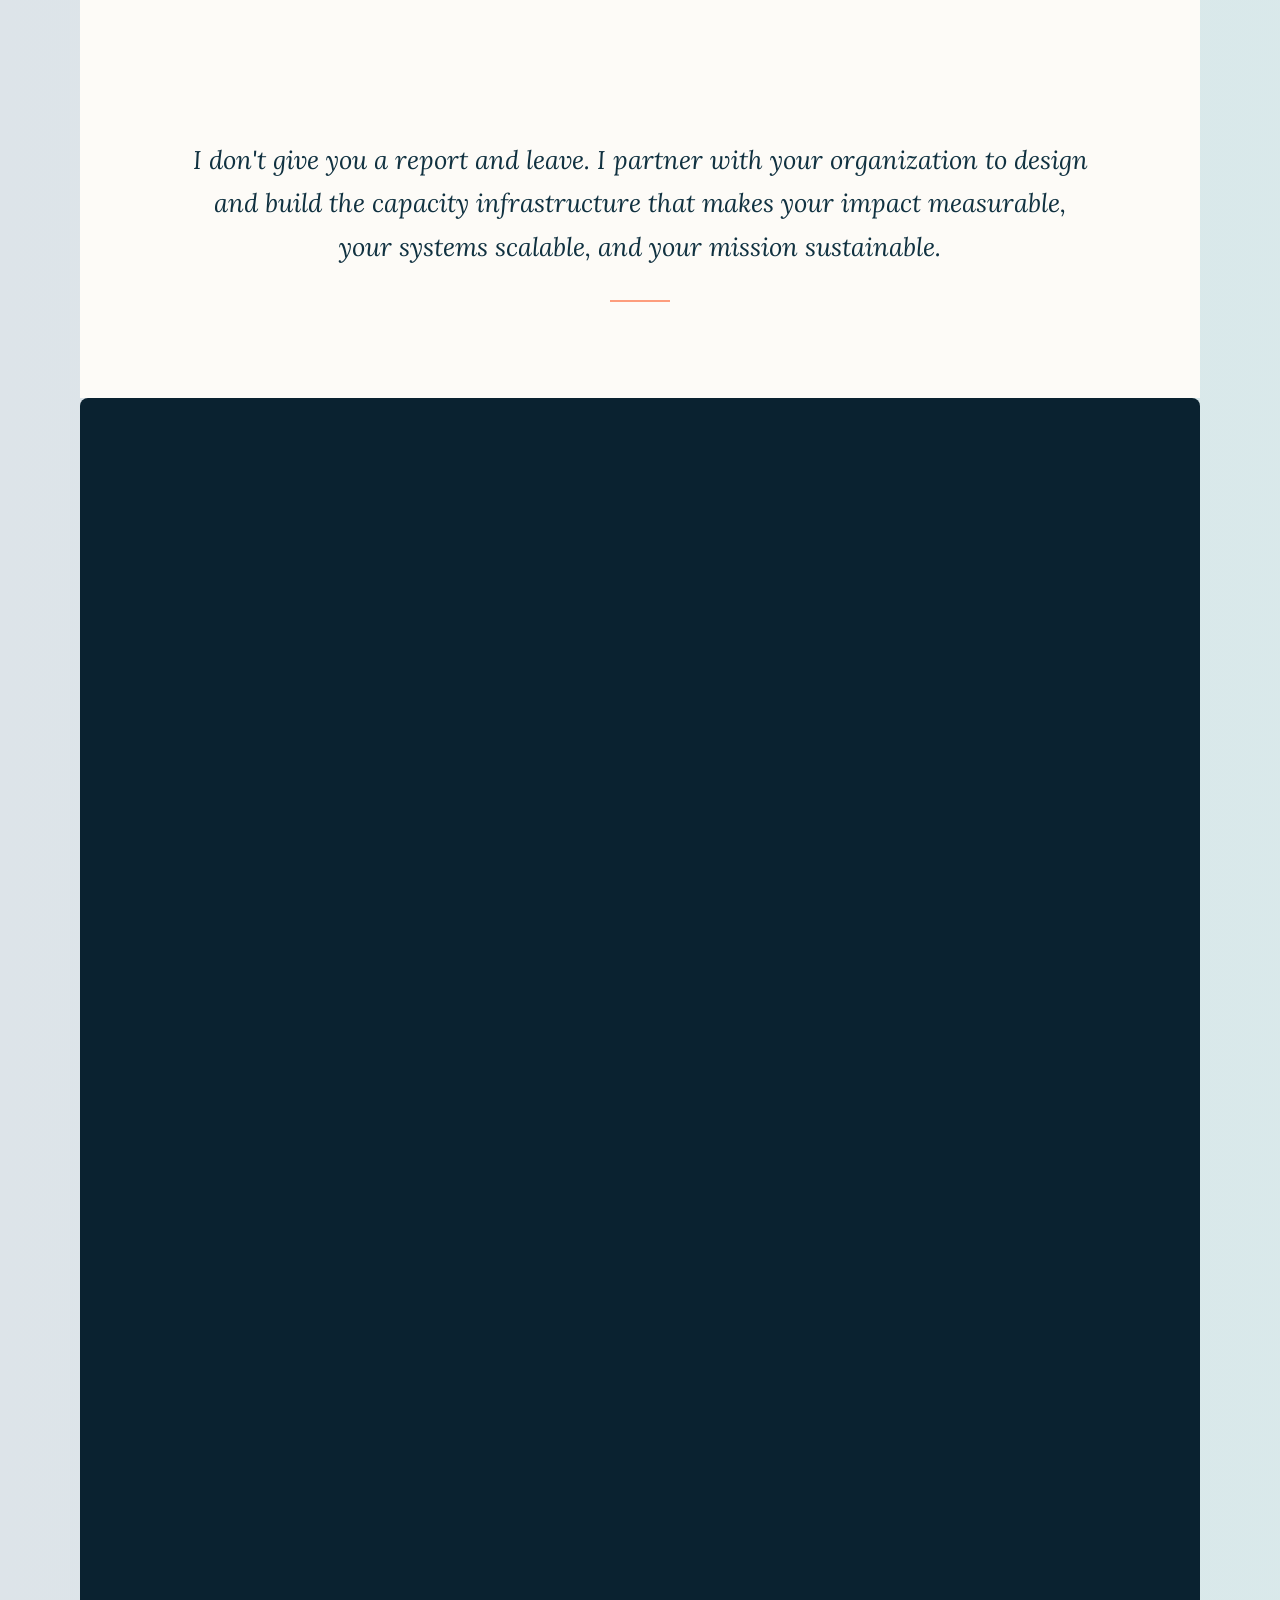
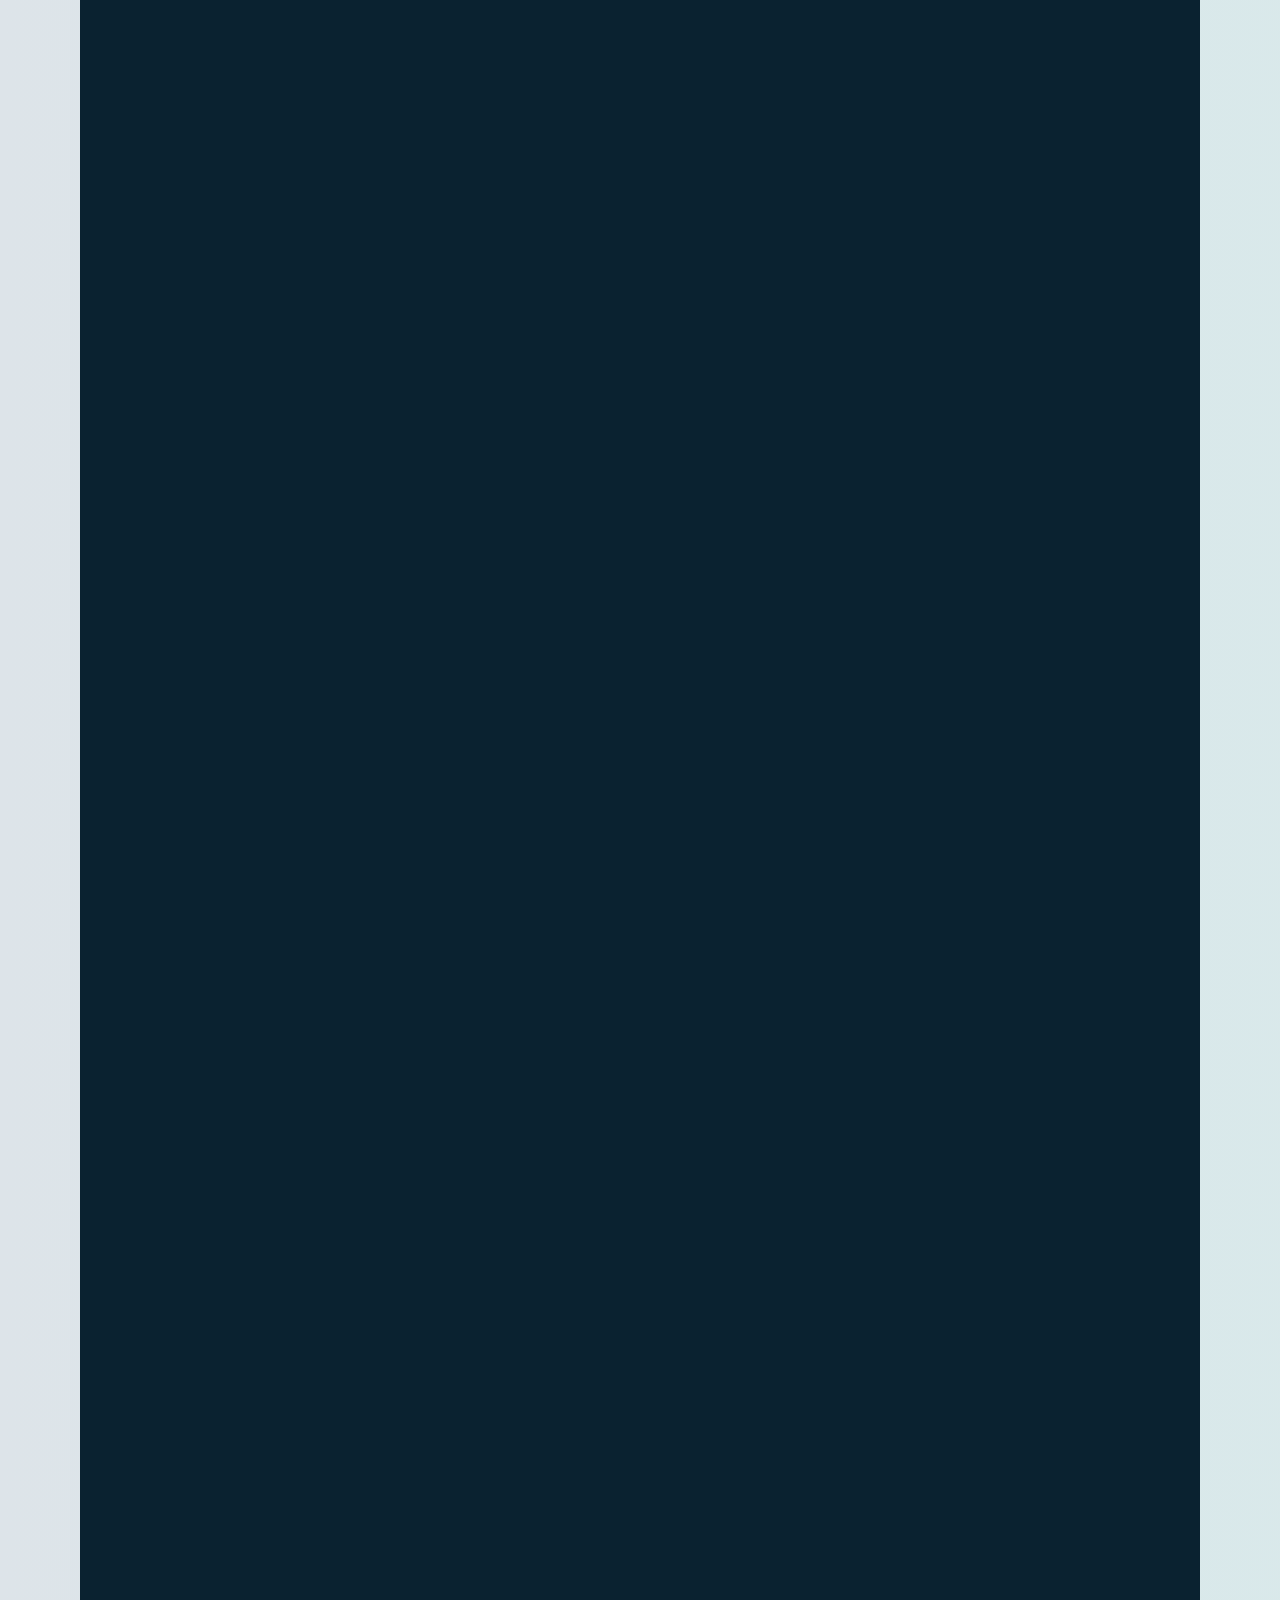
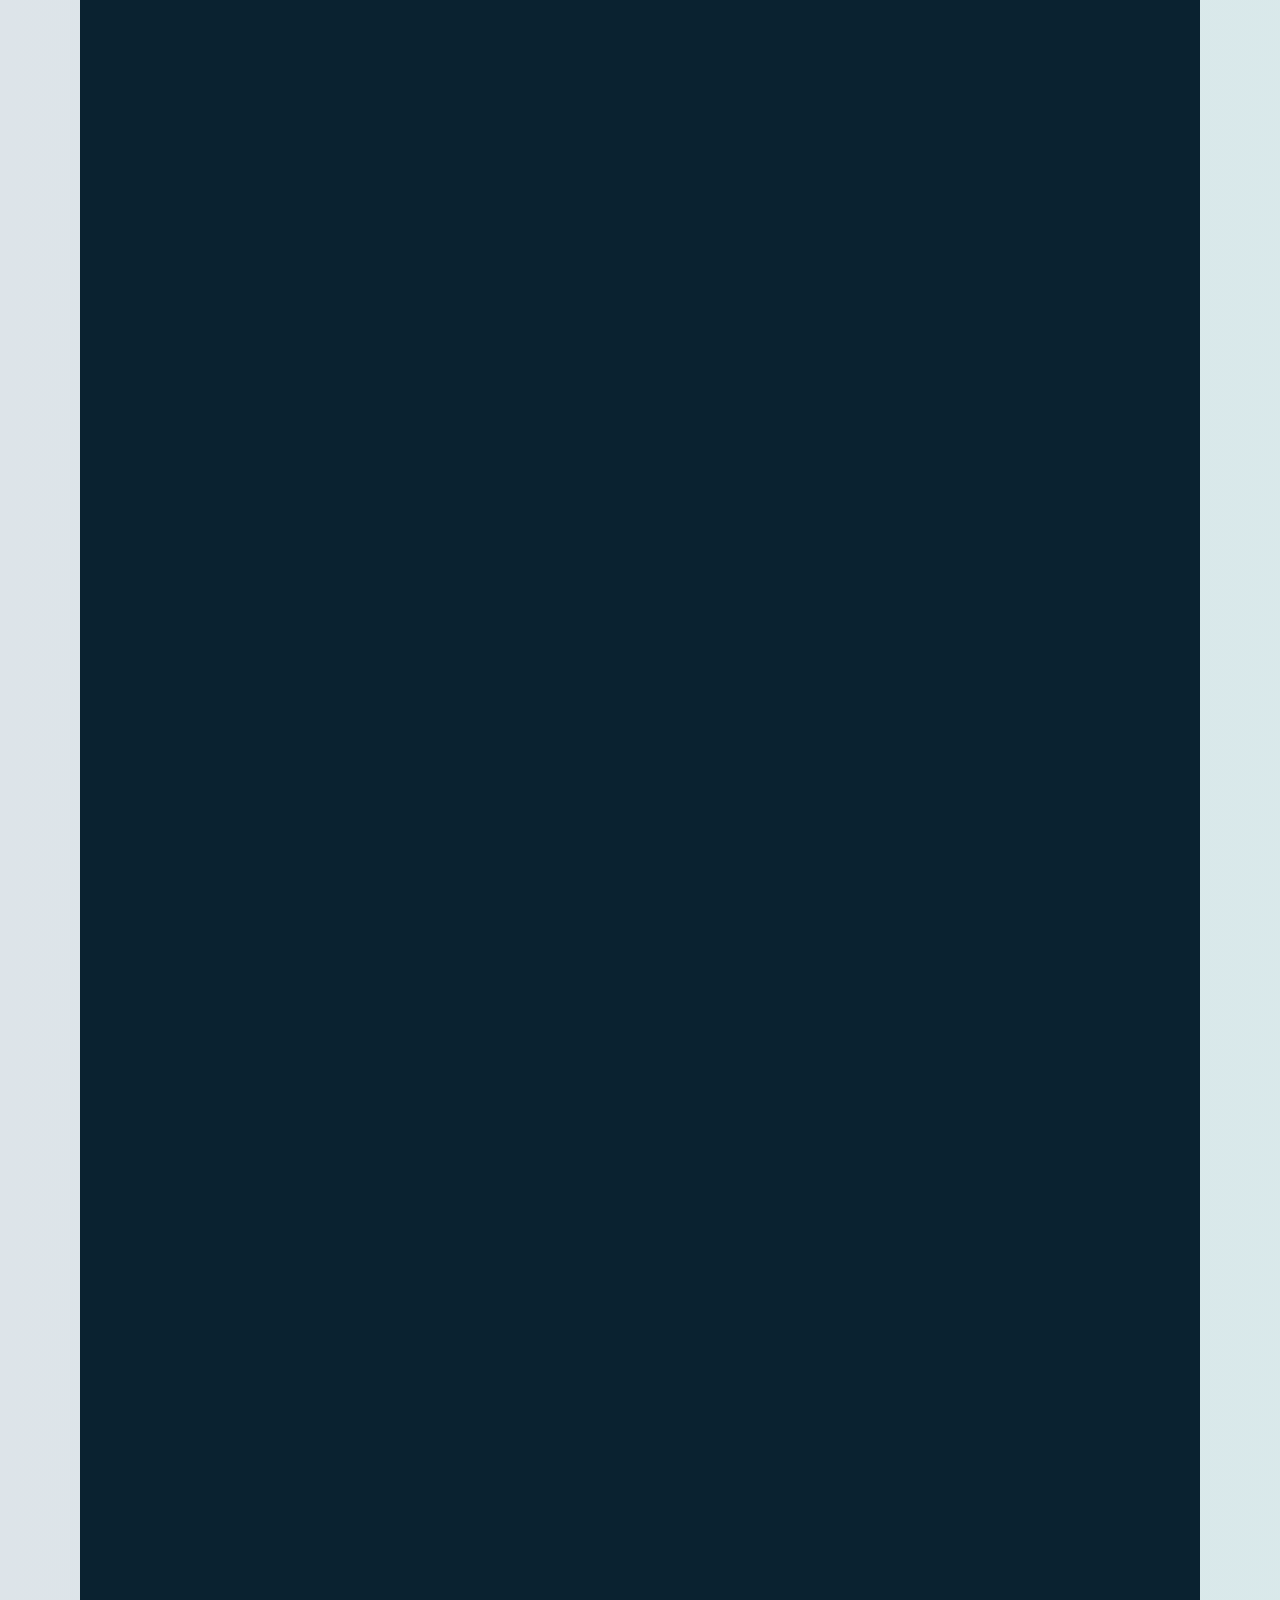
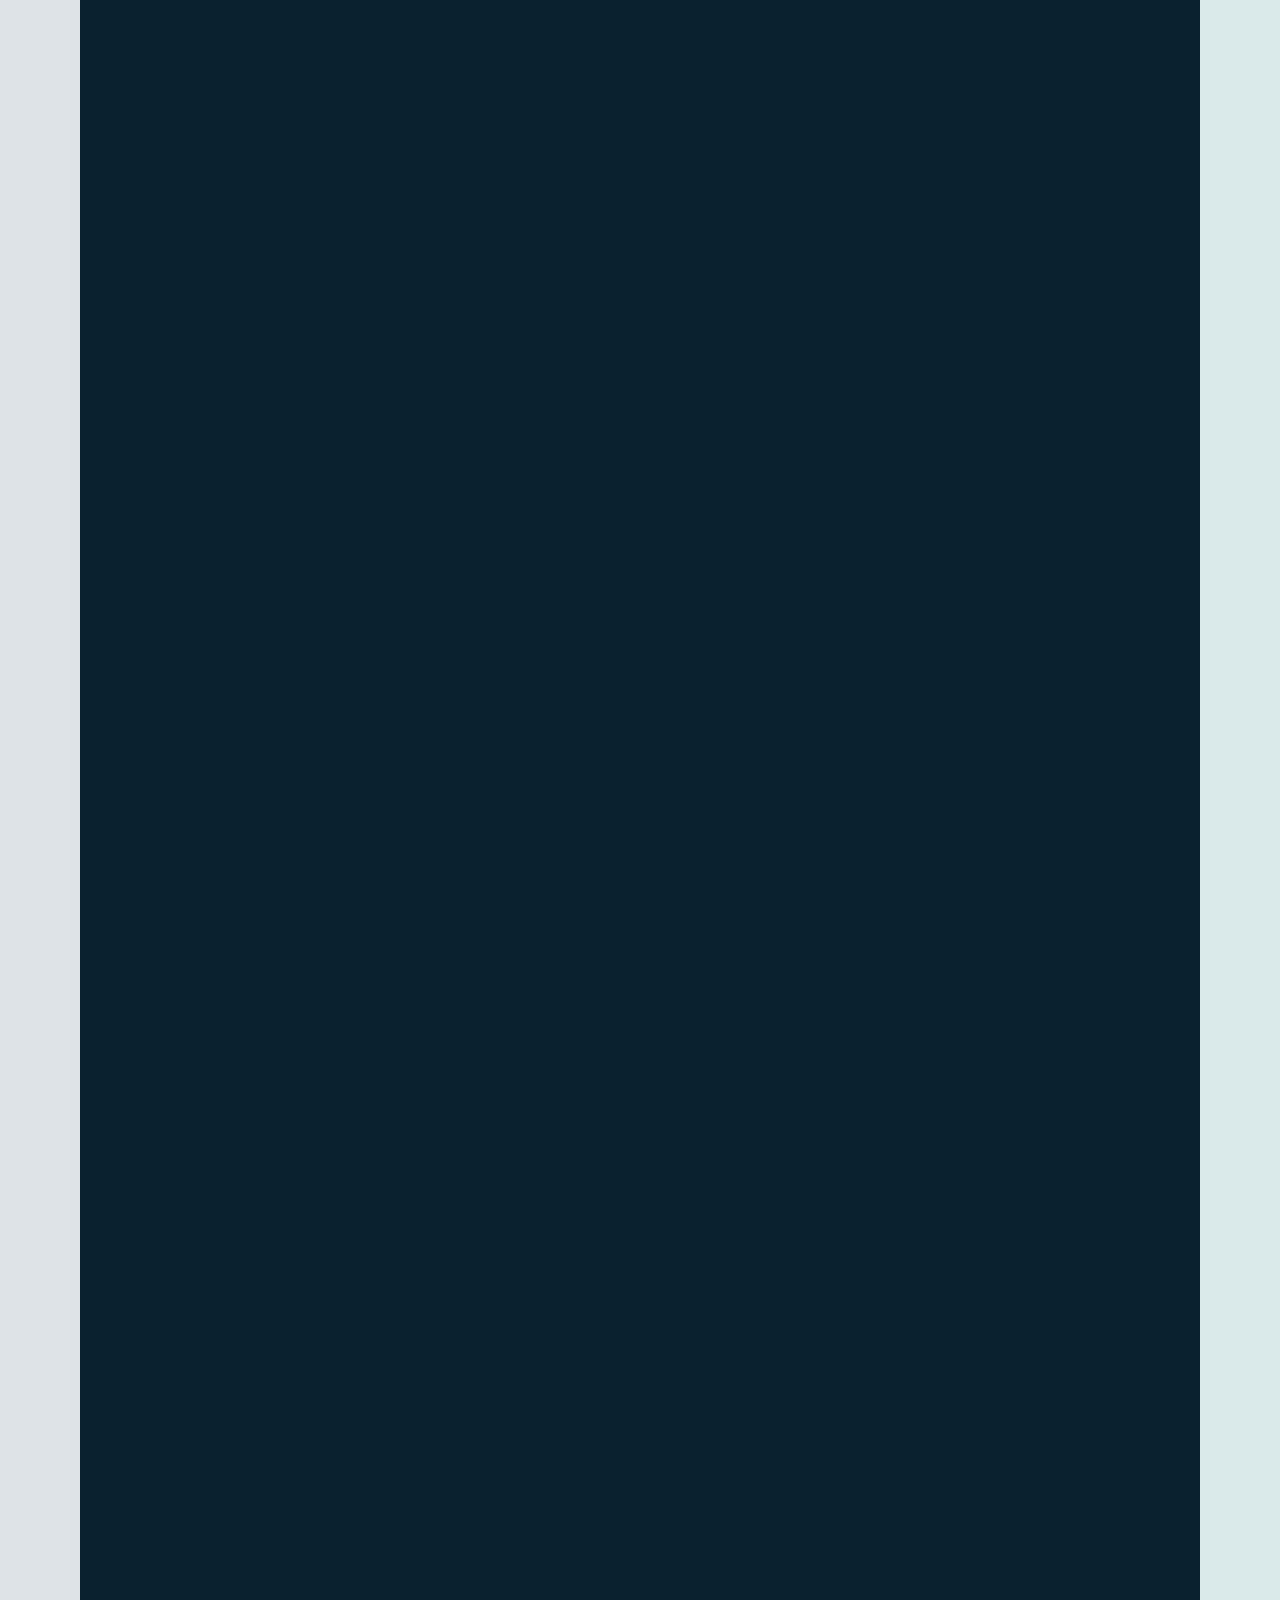
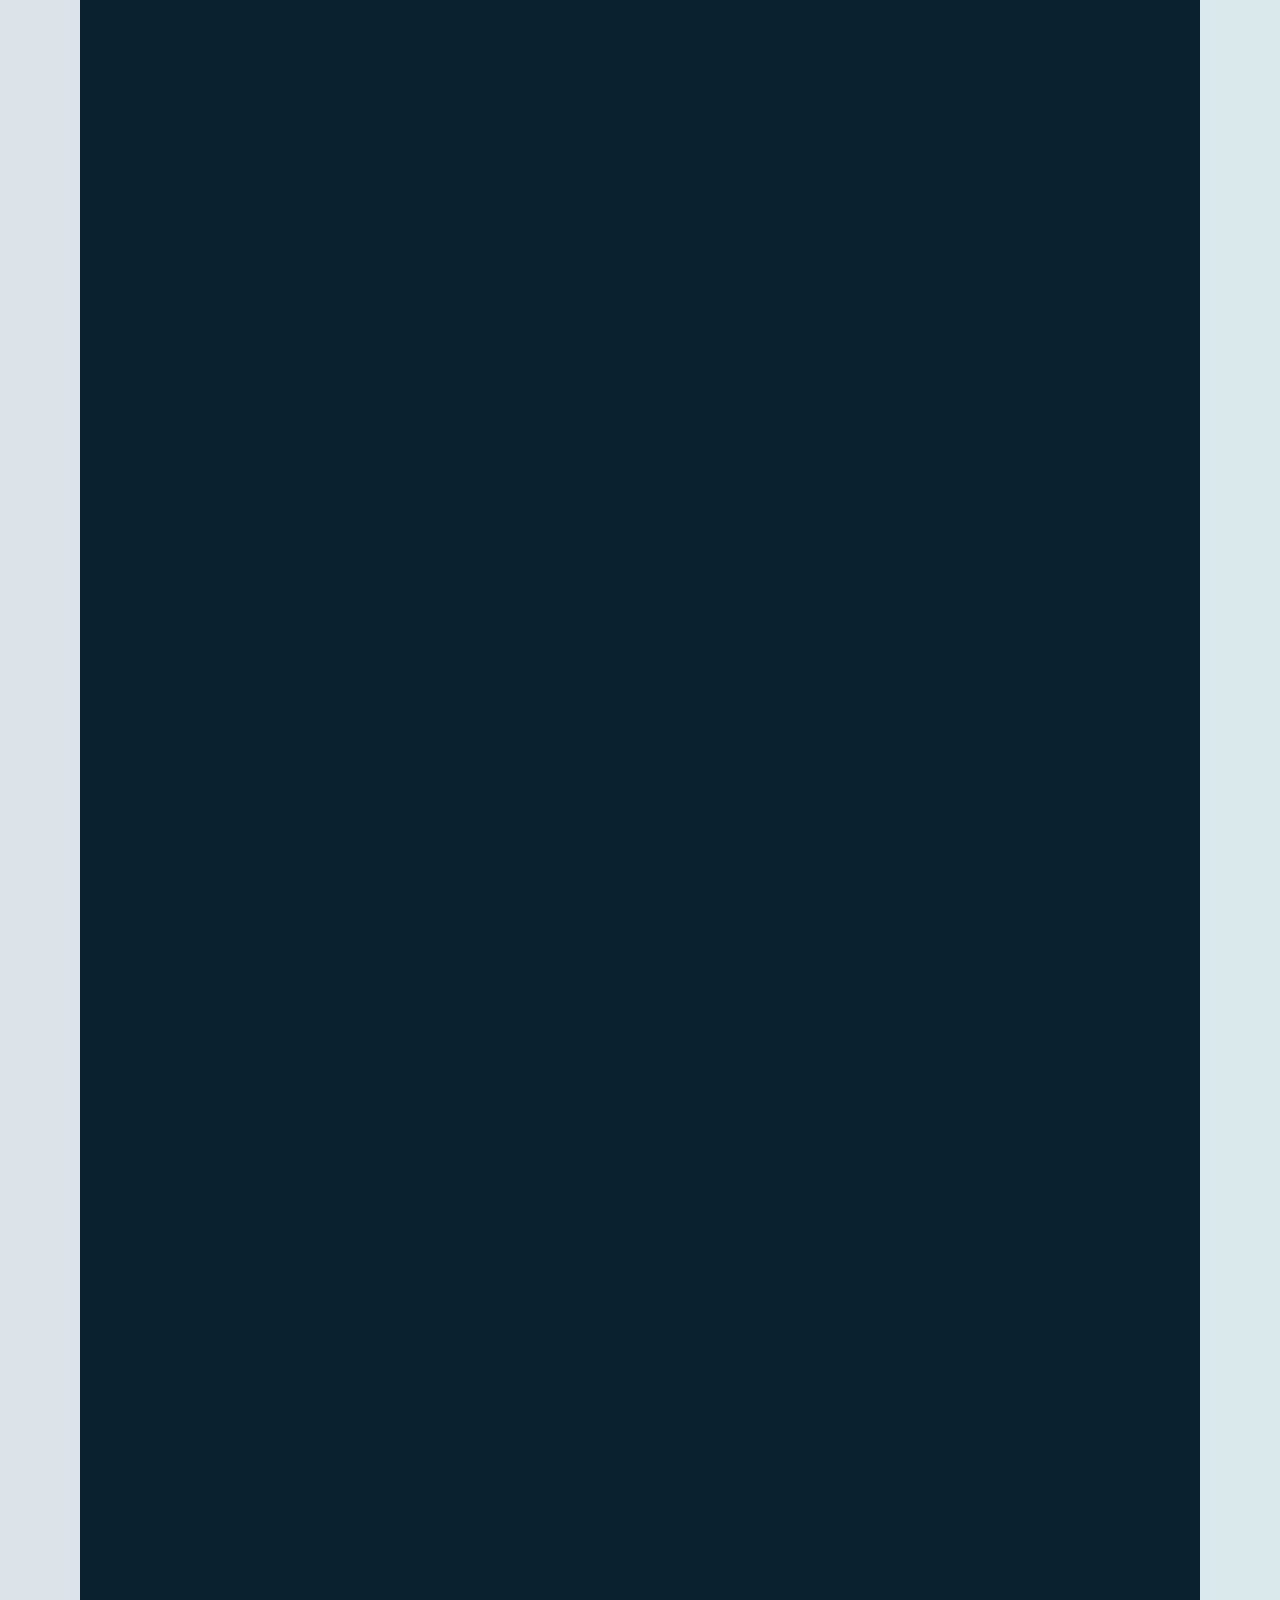
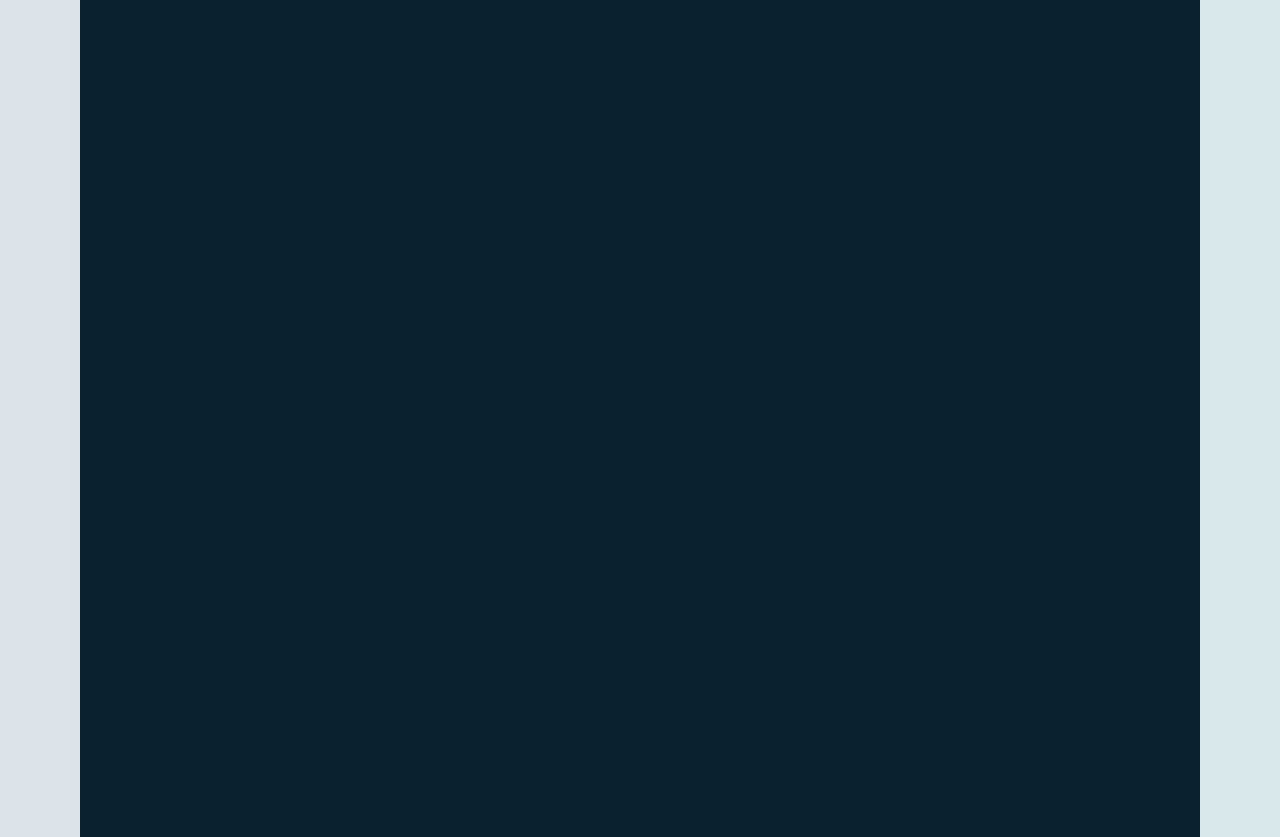
==== commit a3a5dade: "Update branding to LUR's Strategic Growth Innovators, add BJR logo - Changed all 24 instances of "LU" ====
--- a/index.html
+++ b/index.html
@@ -43,7 +43,7 @@
   <!-- ========== 1. FIXED NAVIGATION ========== -->
   <nav class="nav" role="navigation" aria-label="Main navigation">
     <div class="nav__inner">
-      <a href="index.html" class="nav__logo" aria-label="LUR Strategic Growth Innovators Home">
+      <a href="index.html" class="nav__logo" aria-label="LUR's Strategic Growth Innovators Home">
         <img src="assets/lur-icon.png" alt="" class="nav__logo-icon">
         <span class="nav__logo-wordmark">
           <span class="nav__logo-lur">LUR</span>
@@ -73,7 +73,7 @@
       <div class="hp-hero__text">
         <p class="hp-hero__eyebrow"><span class="hp-hero__eyebrow-line"></span>The Nonprofit Thrive Architect™</p>
         <h1 class="hp-hero__title"><em>Strategy embedded into systems.</em><br><strong>Infrastructure that holds.</strong></h1>
-        <p class="hp-hero__body">LUR Strategic Growth Innovators partners with nonprofits to stop carrying strategy on people and start embedding it into systems, so shifts in funding, policy, and leadership do not destabilize the organization.</p>
+        <p class="hp-hero__body">LUR's Strategic Growth Innovators partners with nonprofits to stop carrying strategy on people and start embedding it into systems, so shifts in funding, policy, and leadership do not destabilize the organization.</p>
         <div class="hp-hero__actions">
           <a href="services.html" class="btn btn--rose">See What I Build <span aria-hidden="true">&rarr;</span></a>
           <a href="#why-lur" class="btn btn--outline-white">Why It Works</a>
@@ -598,7 +598,7 @@
       </div>
     </div>
     <div class="footer__bottom">
-      <p>&copy; 2026 LUR Strategic Growth Innovators, LLC. All rights reserved.</p>
+      <p>&copy; 2026 LUR's Strategic Growth Innovators, LLC. All rights reserved.</p>
       <p>The Nonprofit Thrive Architect™</p>
     </div>
   </footer>
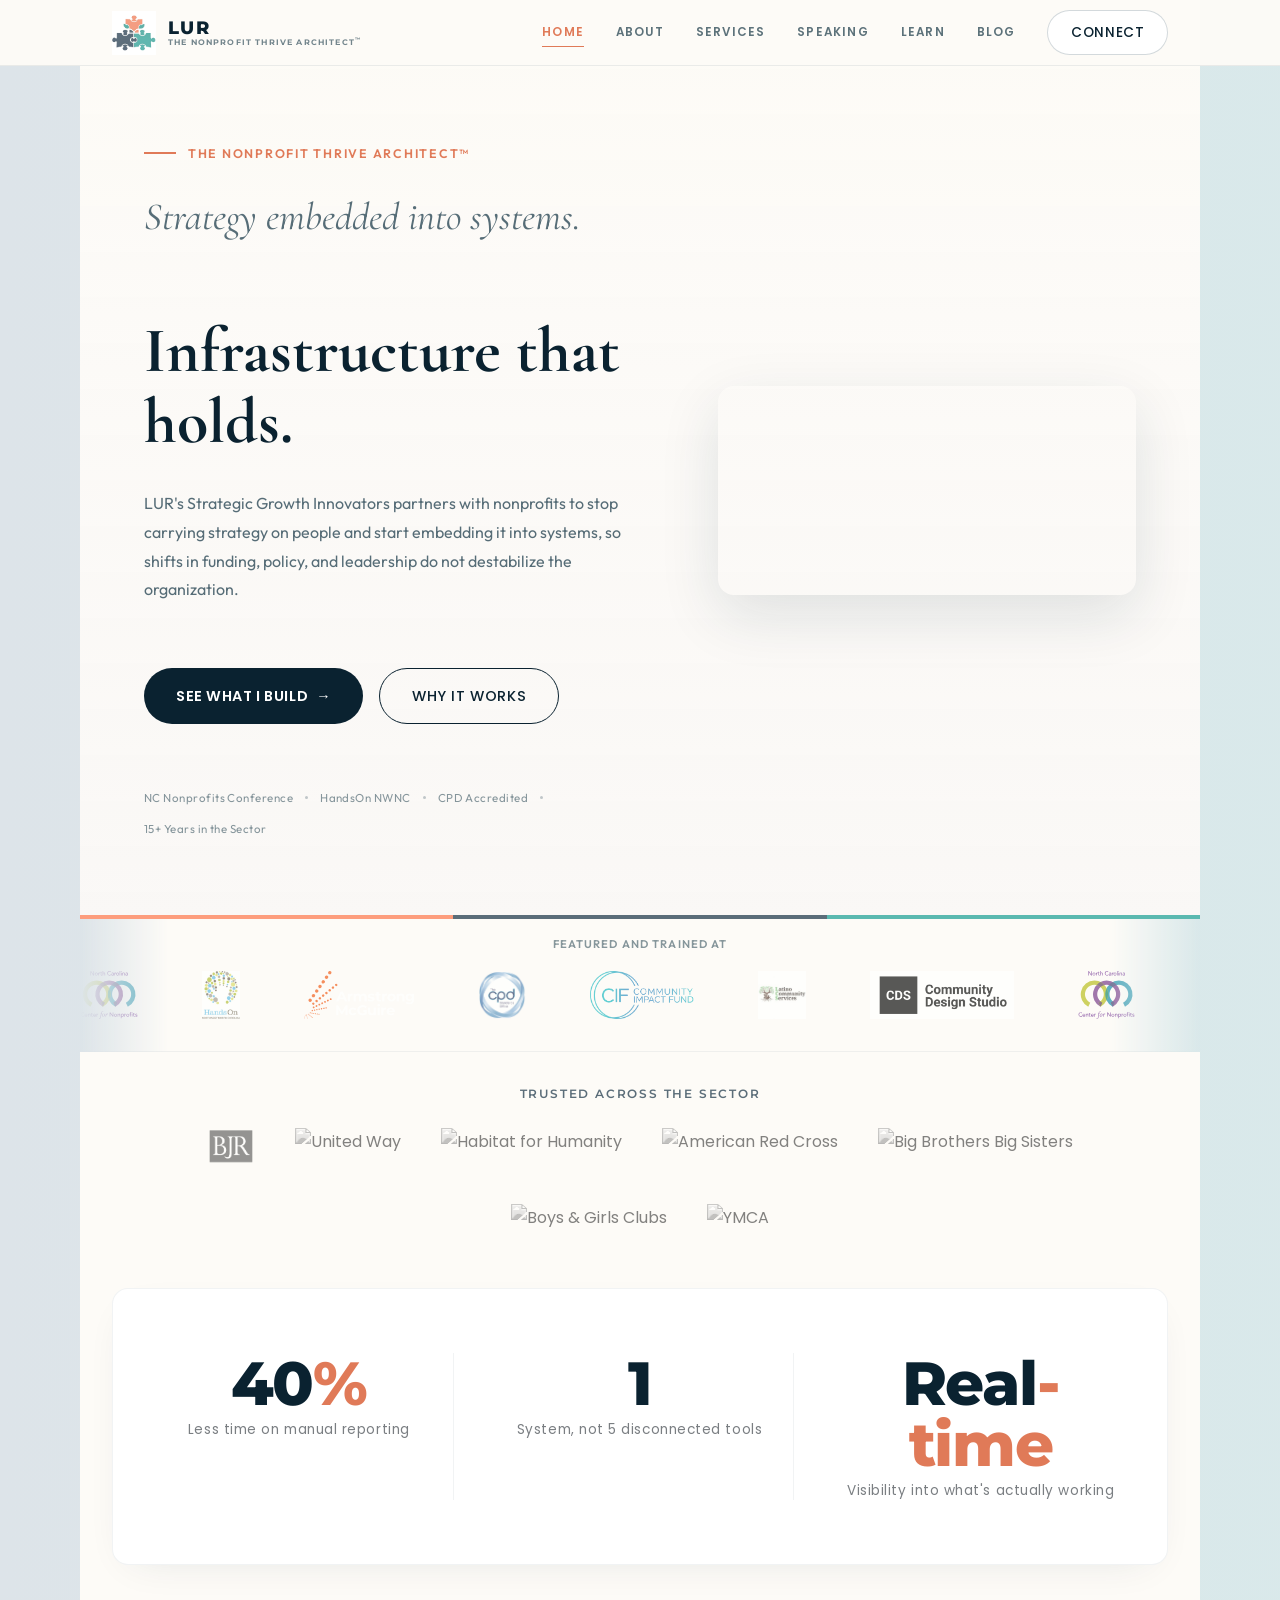
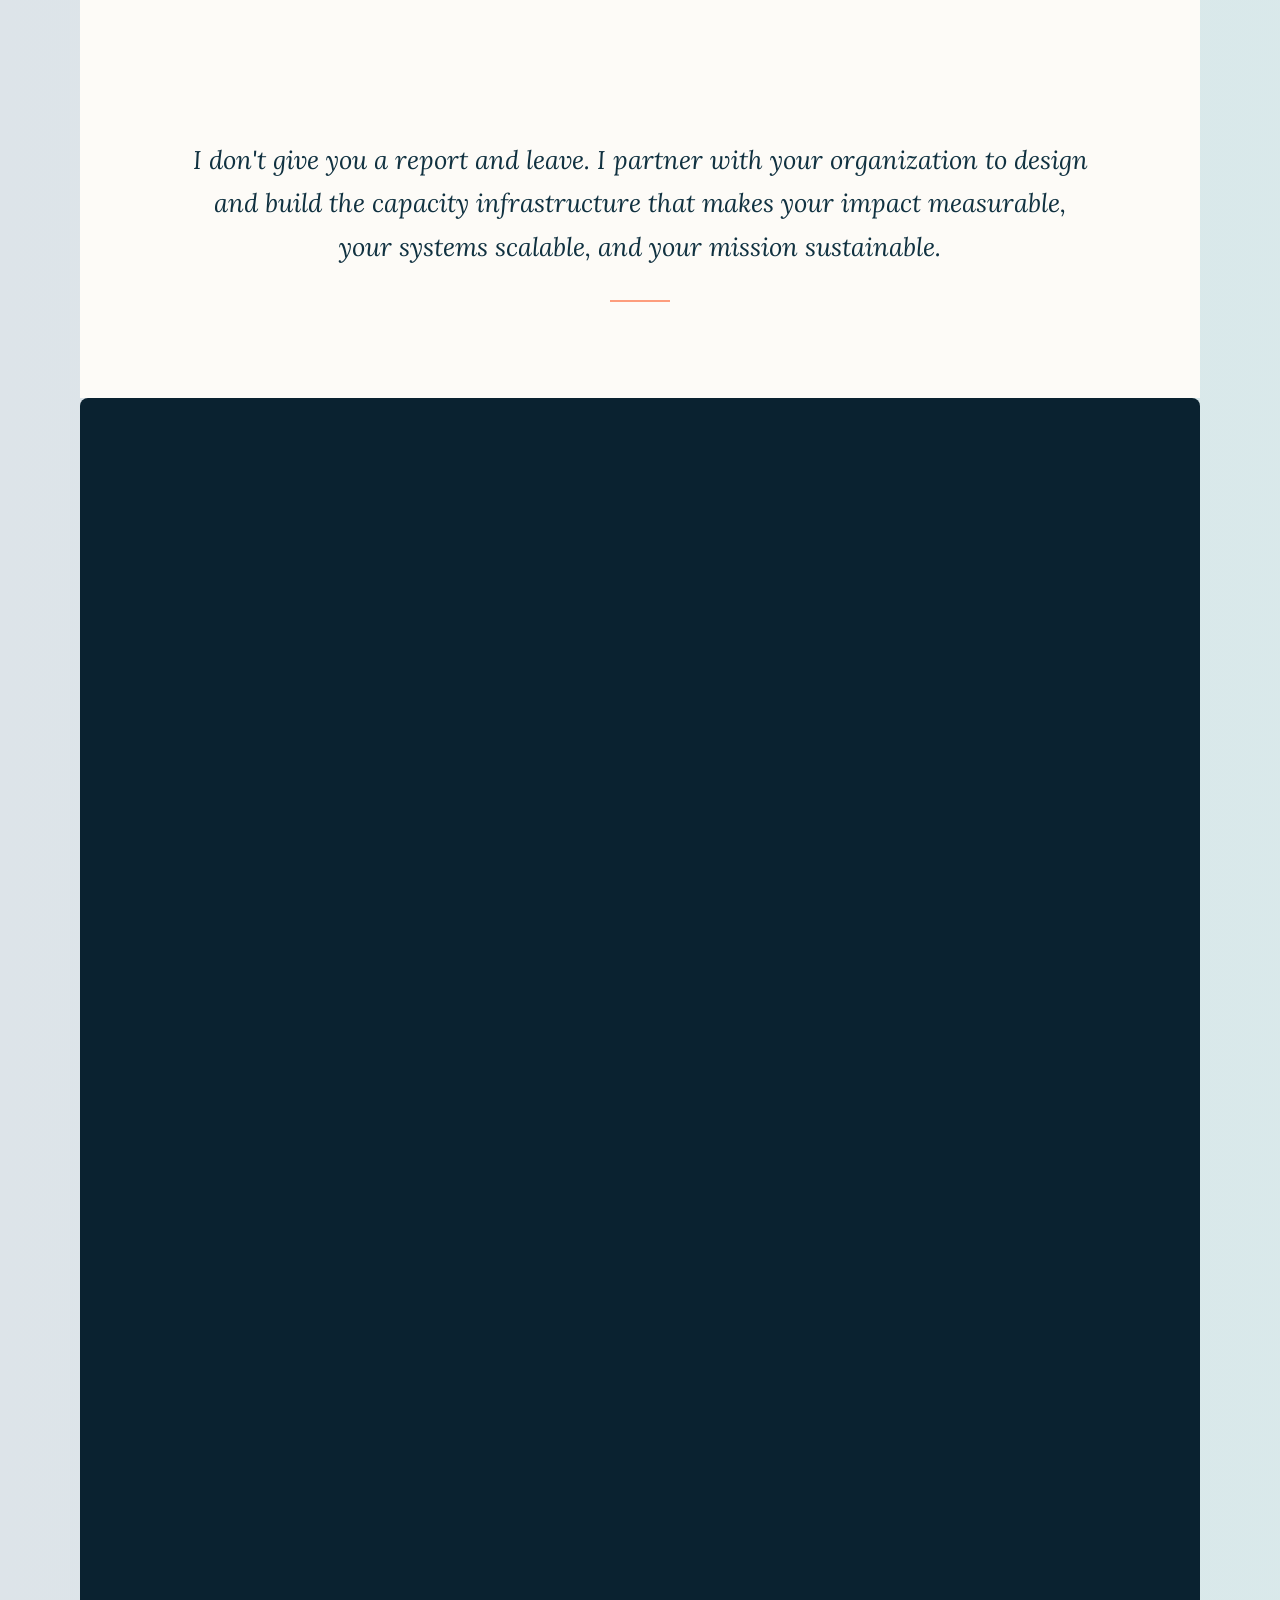
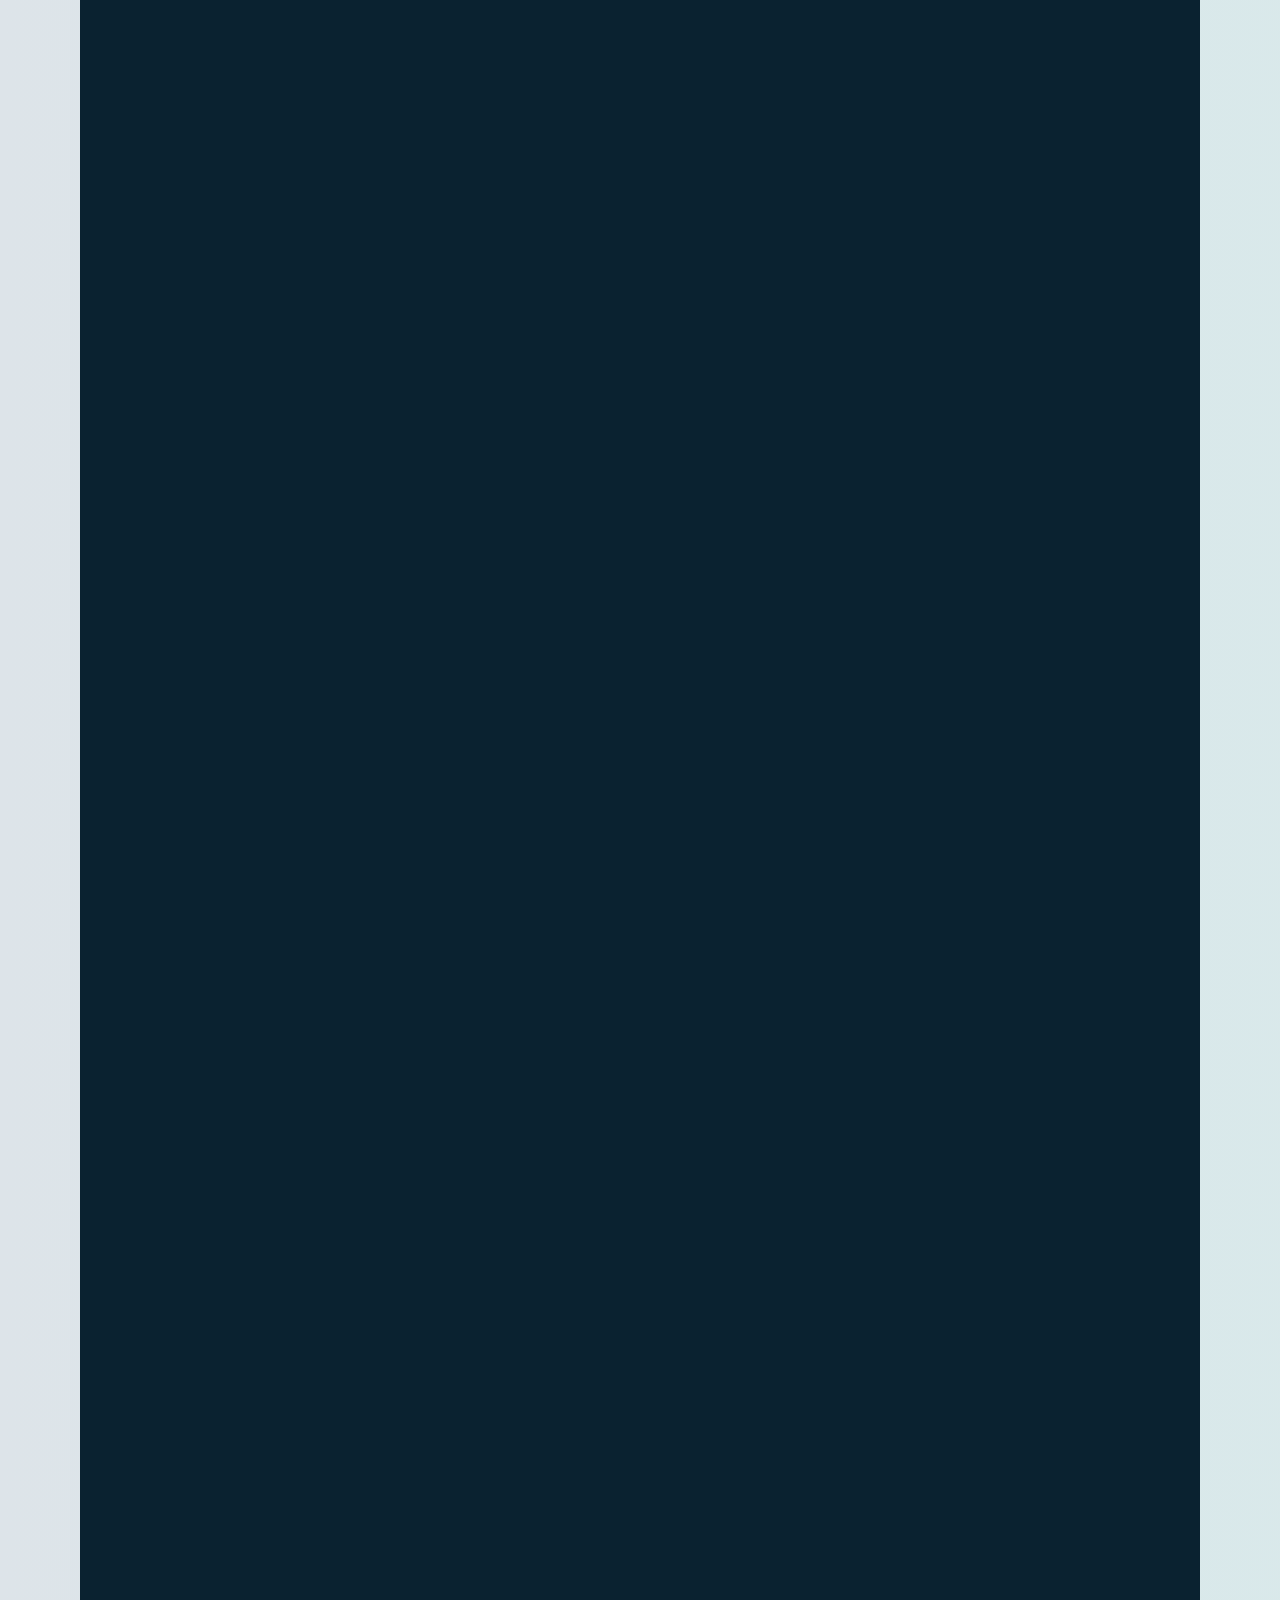
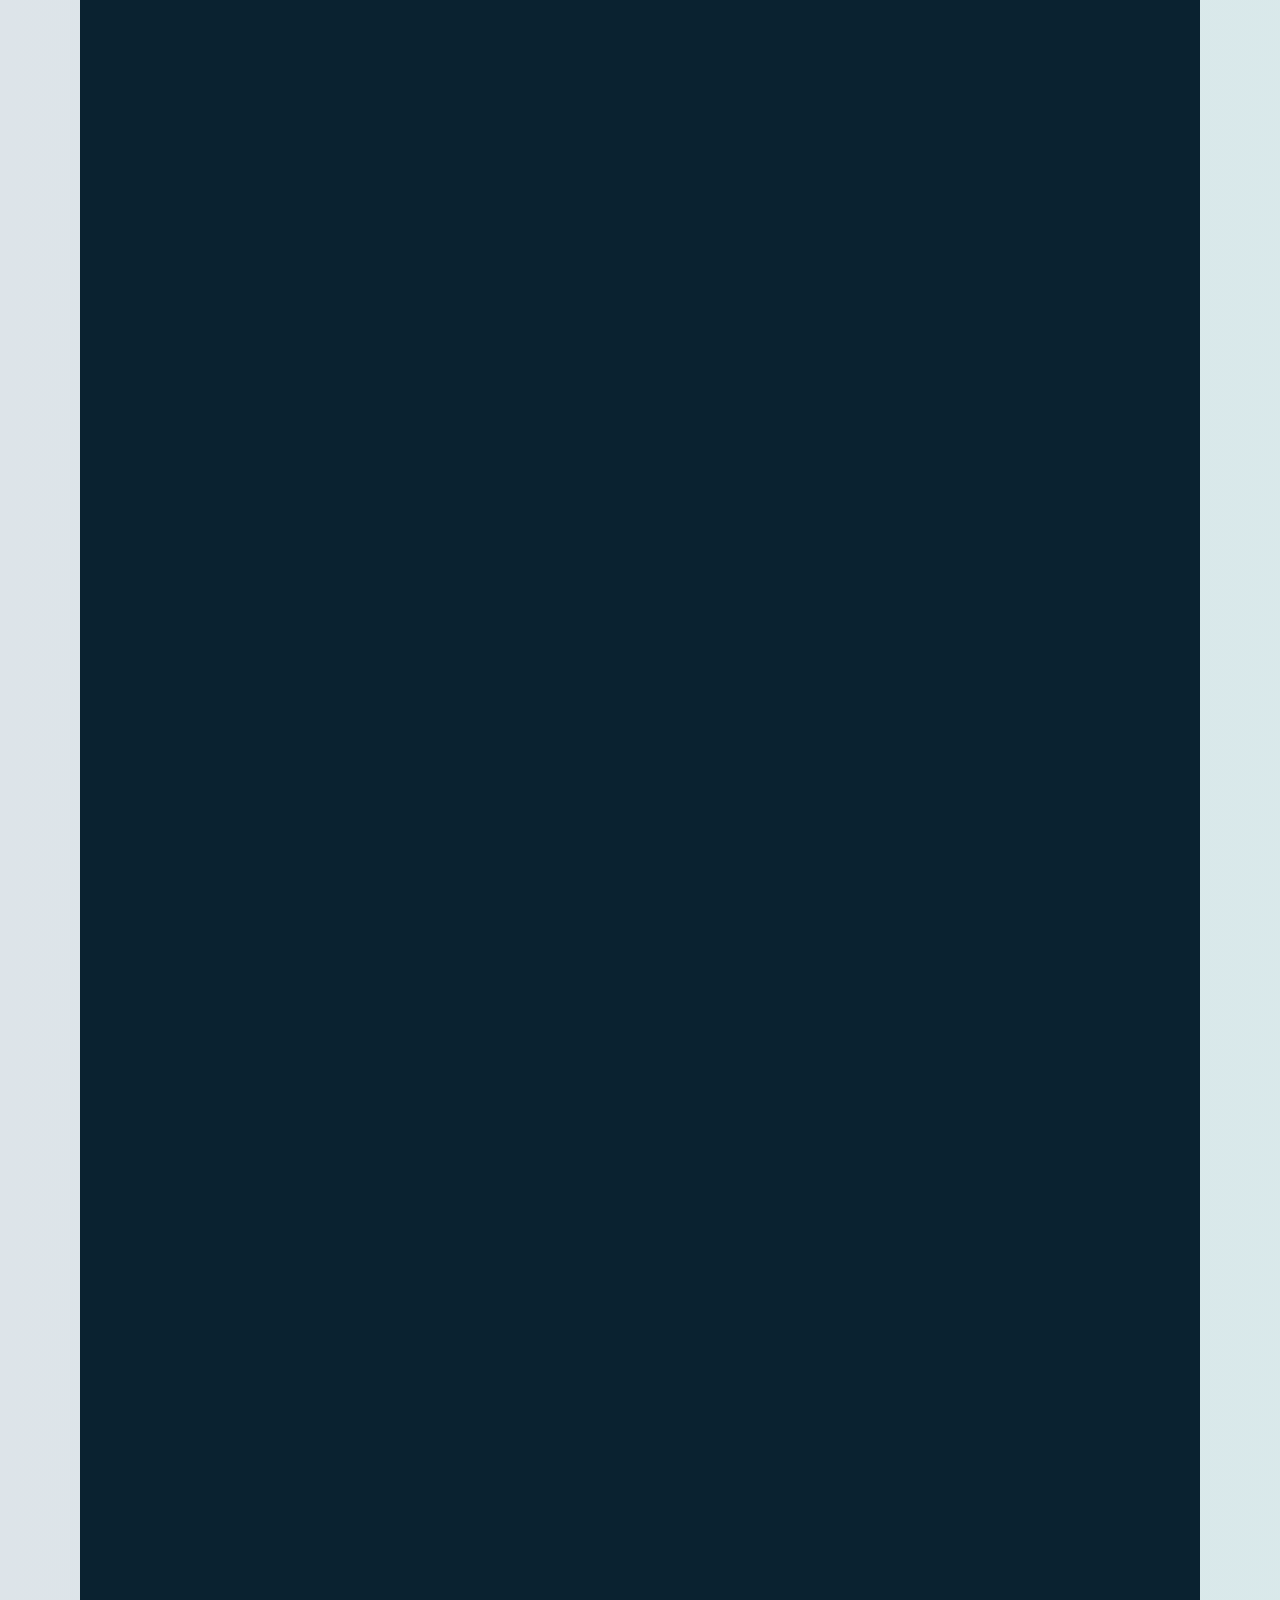
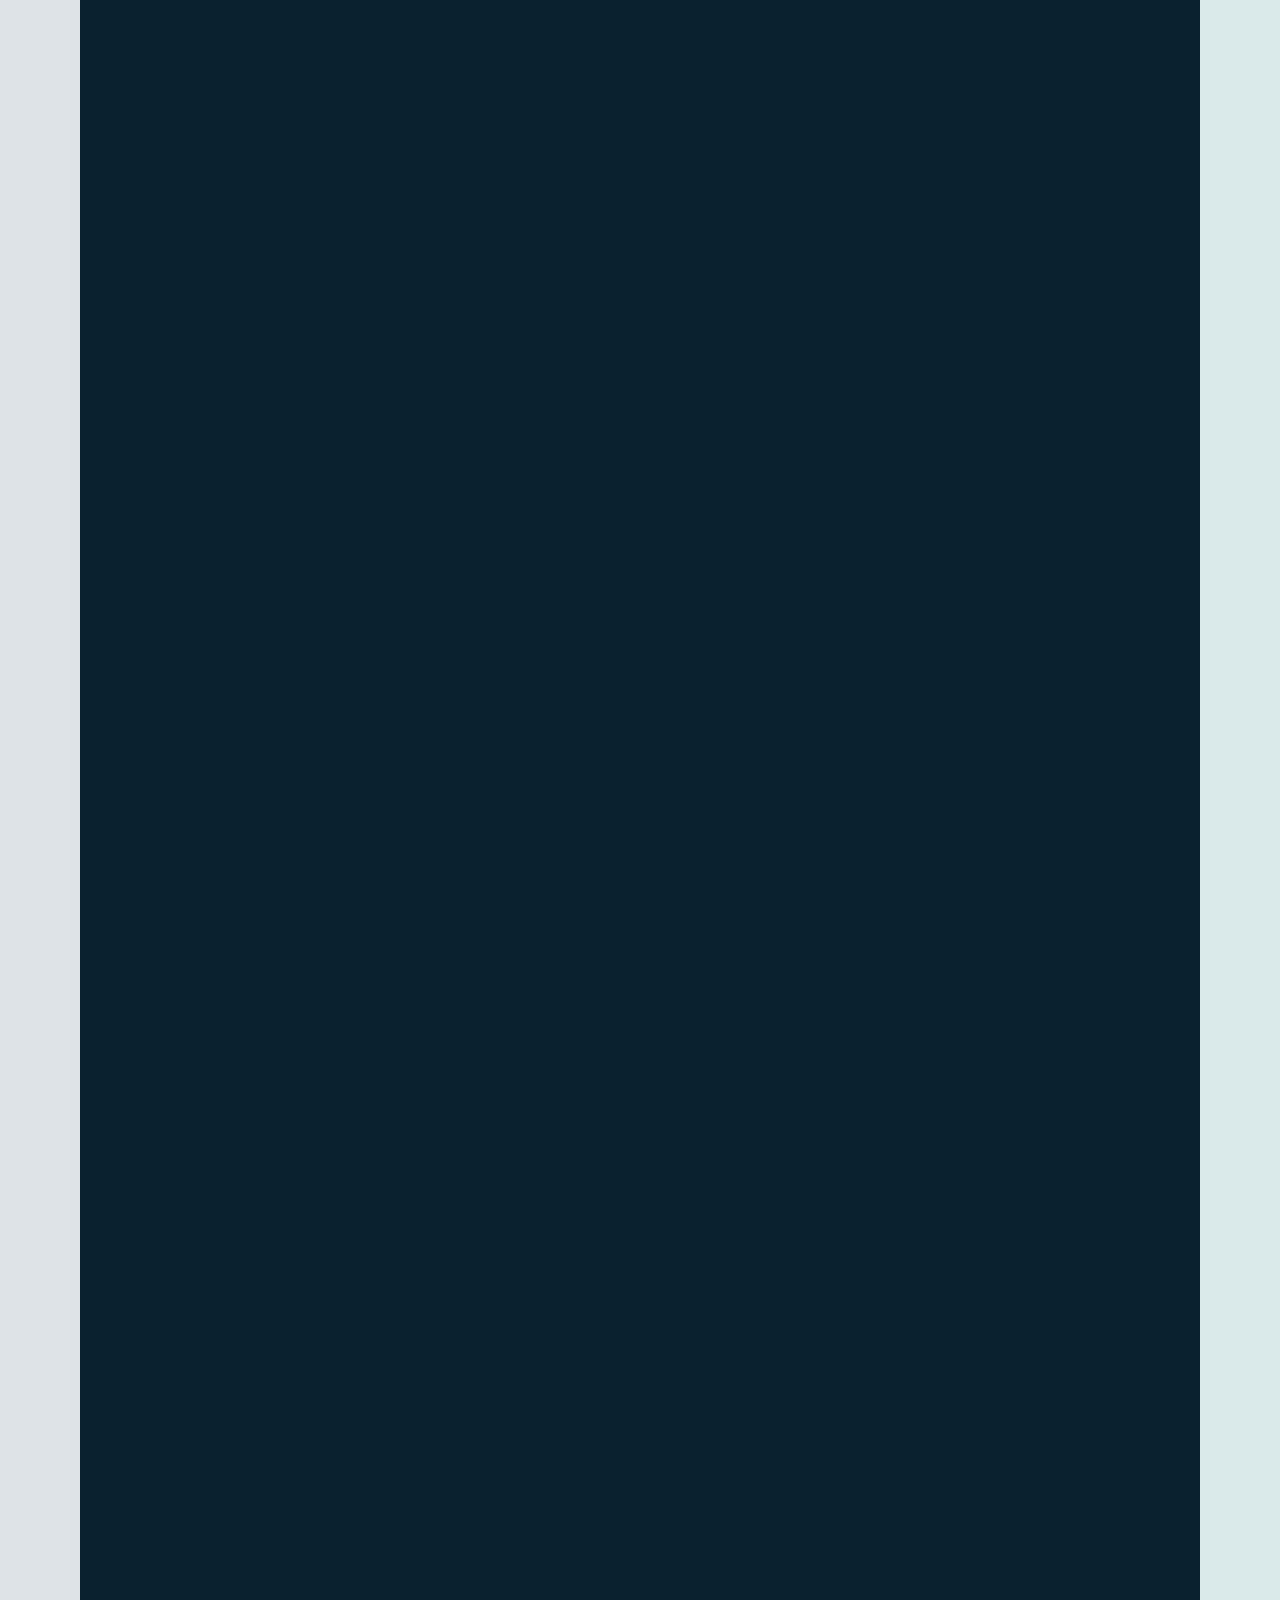
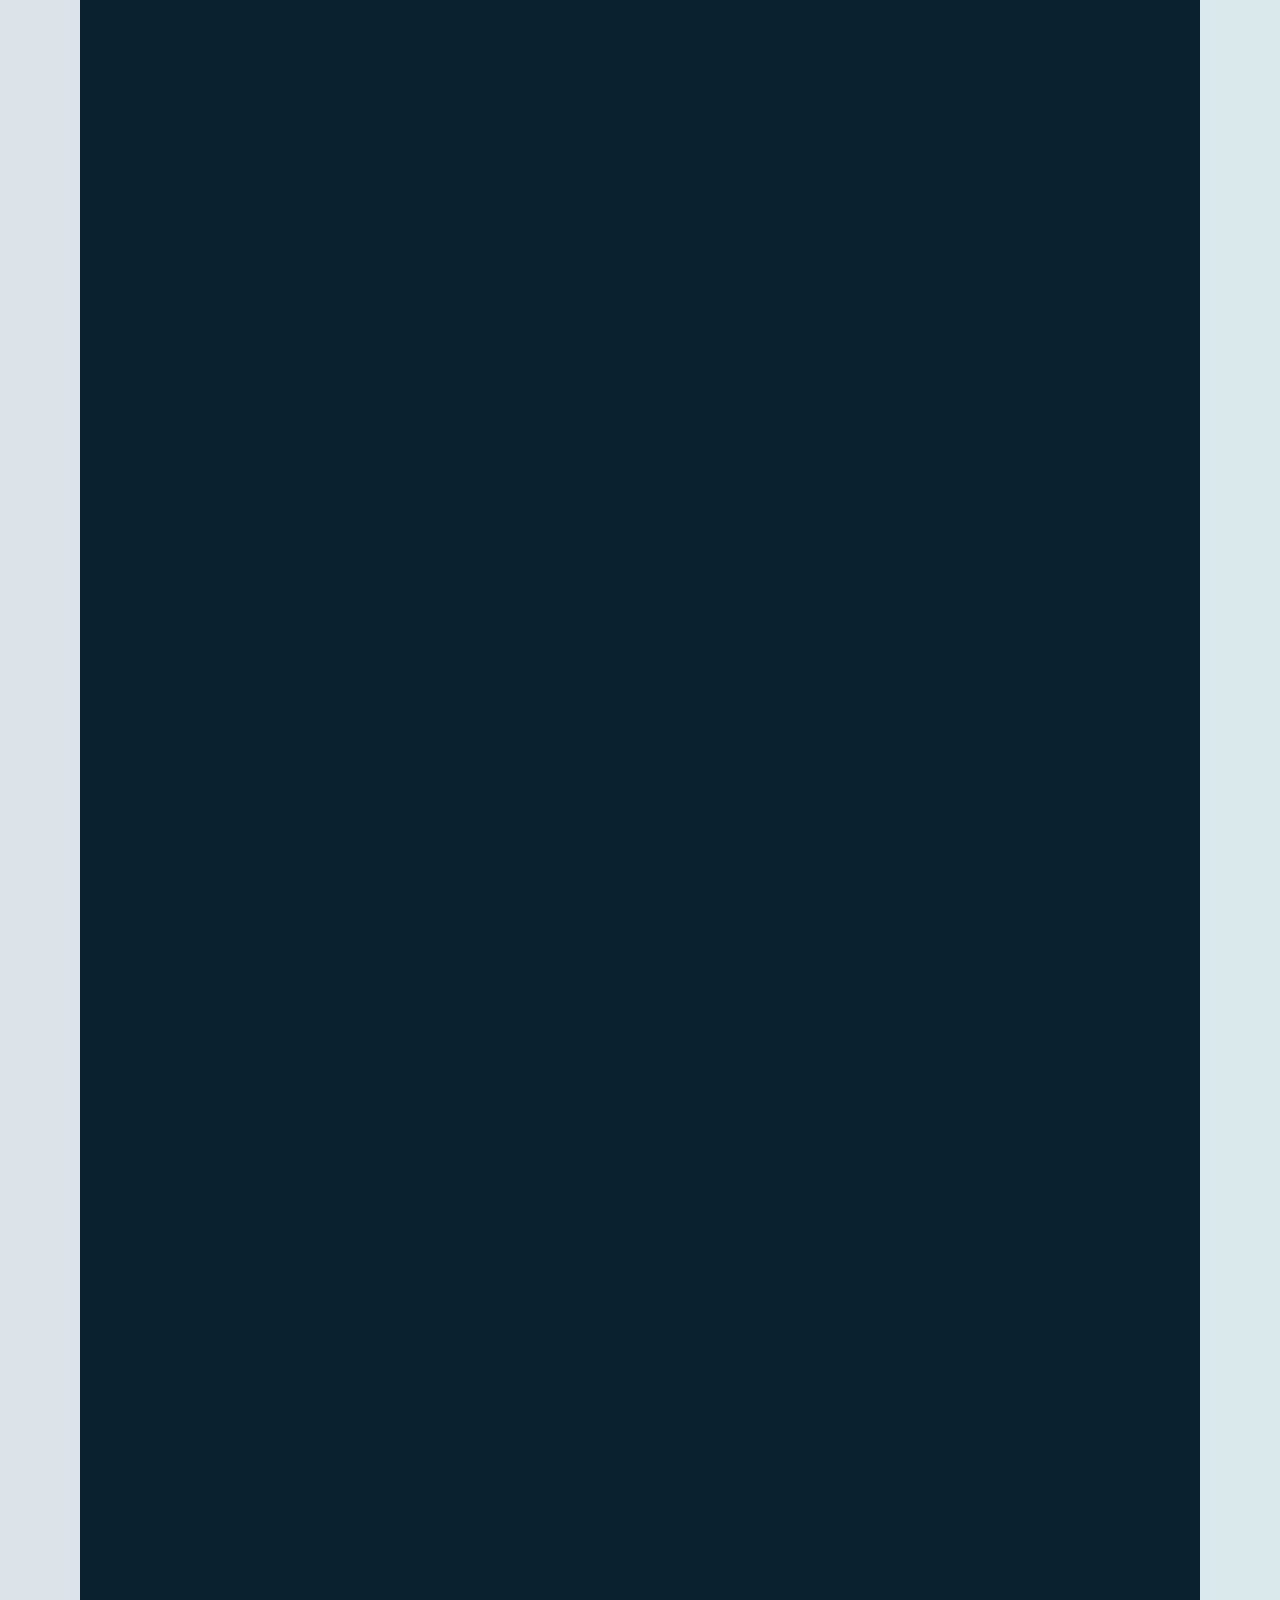
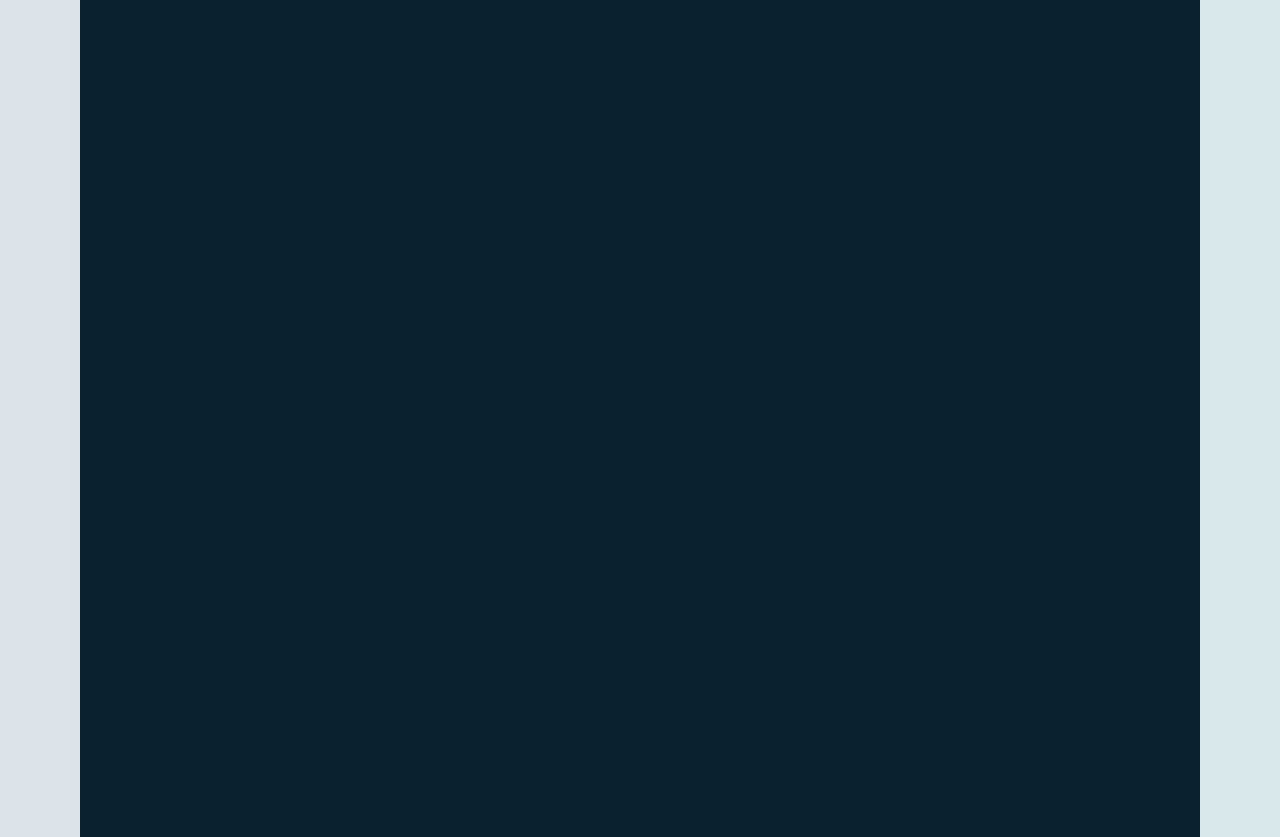
==== commit 416b85f0: "Add favicon, CDS logo, favicon links on all pages - Downloaded LUR puzzle favicon from live site - A" ====
--- a/index.html
+++ b/index.html
@@ -14,6 +14,7 @@
   <meta name="twitter:title" content="LUR Growth | The Nonprofit Thrive Architect™">
   <meta name="twitter:description" content="LUR Growth partners with nonprofits to embed strategy into systems. Capacity infrastructure for mission-driven organizations. Winston-Salem, NC.">
   <link rel="canonical" href="https://lurgrowth.com">
+  <link rel="icon" type="image/png" href="assets/favicon.png">
   <link rel="stylesheet" href="css/styles.css">
 
   <script type="application/ld+json">
@@ -116,7 +117,7 @@
       <img src="assets/logos/cpd.webp" alt="CPD Standards Office">
       <img src="assets/logos/cif.webp" alt="Community Impact Fund">
       <img src="assets/logos/lcs.png" alt="Latino Community Services">
-      <img src="assets/logos/cds.webp" alt="Community Design Studio">
+      <img src="assets/logos/cds-logo.png" alt="Community Design Studio">
       <!-- Track B (duplicate for seamless loop) -->
       <img src="assets/logos/nc-nonprofits.svg" alt="" aria-hidden="true">
       <img src="assets/logos/handson-nwnc.jpg" alt="" aria-hidden="true">
@@ -124,7 +125,7 @@
       <img src="assets/logos/cpd.webp" alt="" aria-hidden="true">
       <img src="assets/logos/cif.webp" alt="" aria-hidden="true">
       <img src="assets/logos/lcs.png" alt="" aria-hidden="true">
-      <img src="assets/logos/cds.webp" alt="" aria-hidden="true">
+      <img src="assets/logos/cds-logo.png" alt="" aria-hidden="true">
     </div>
   </section>
 
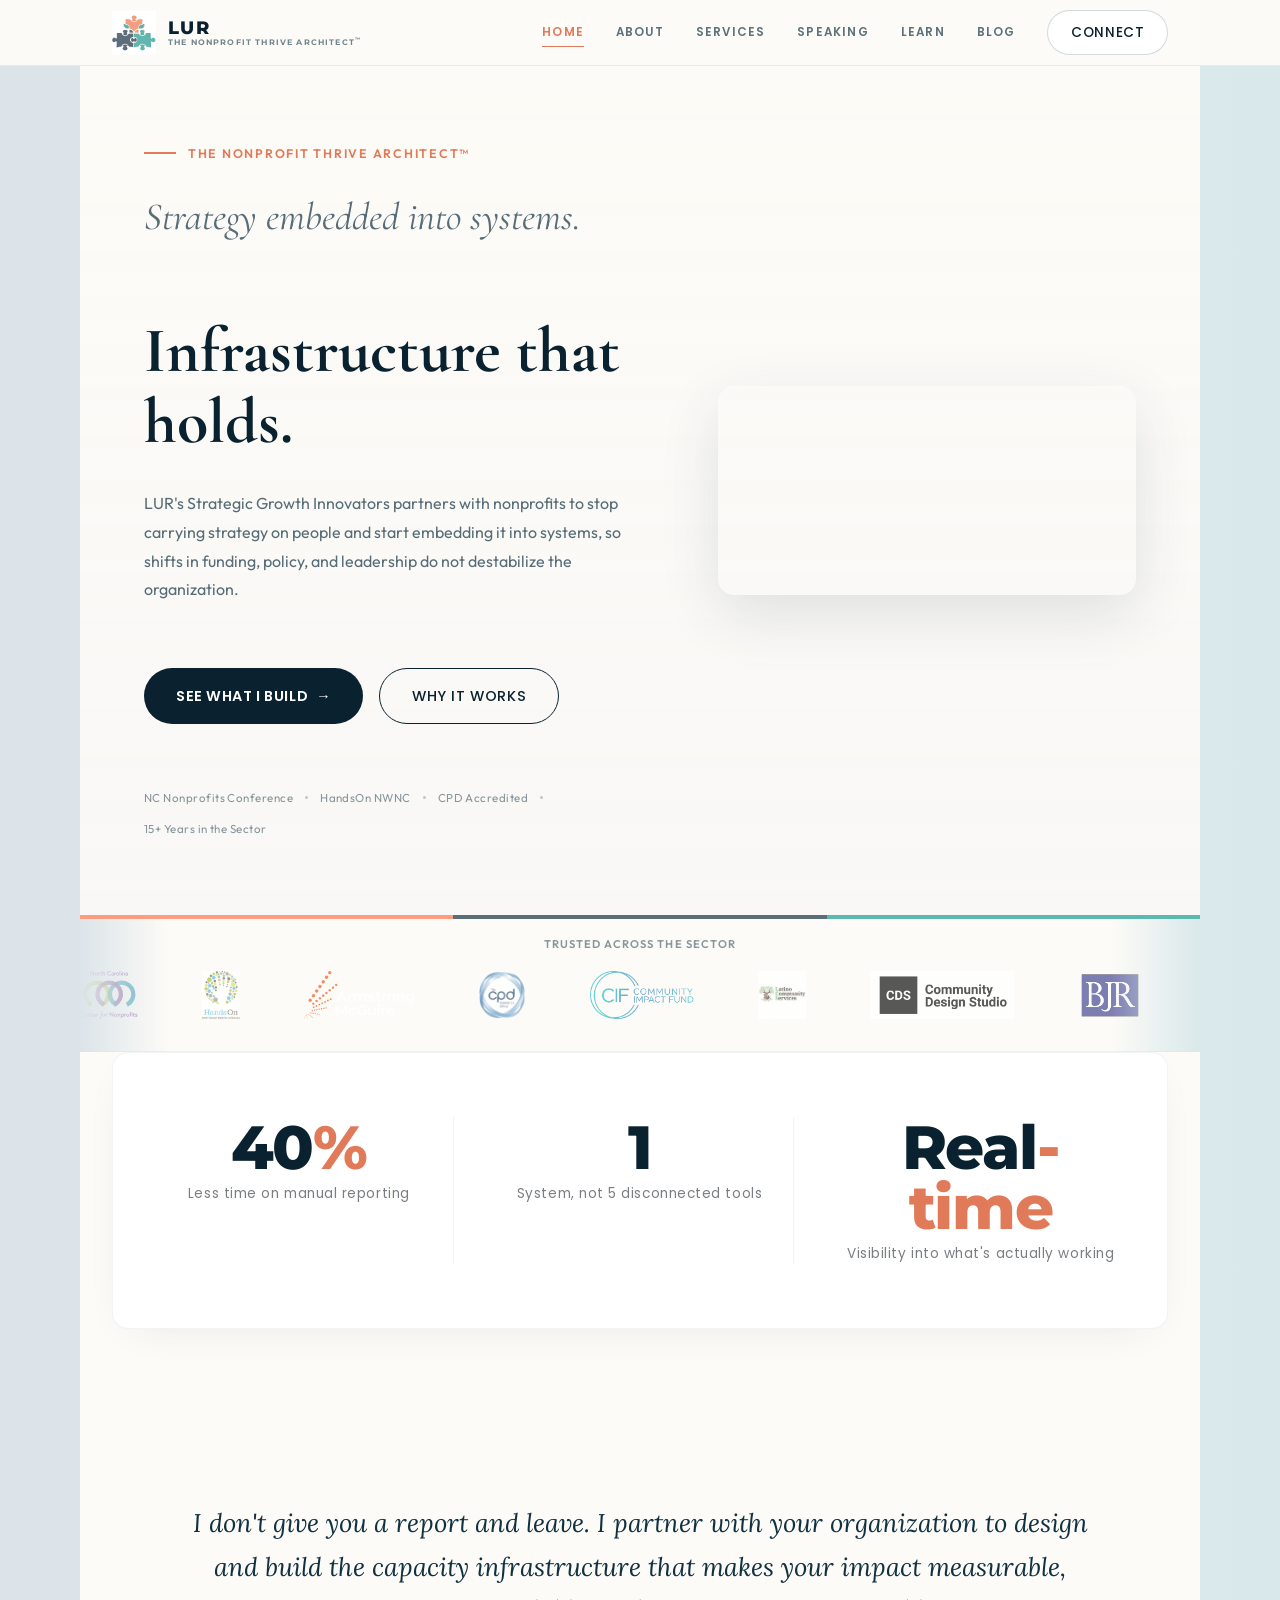
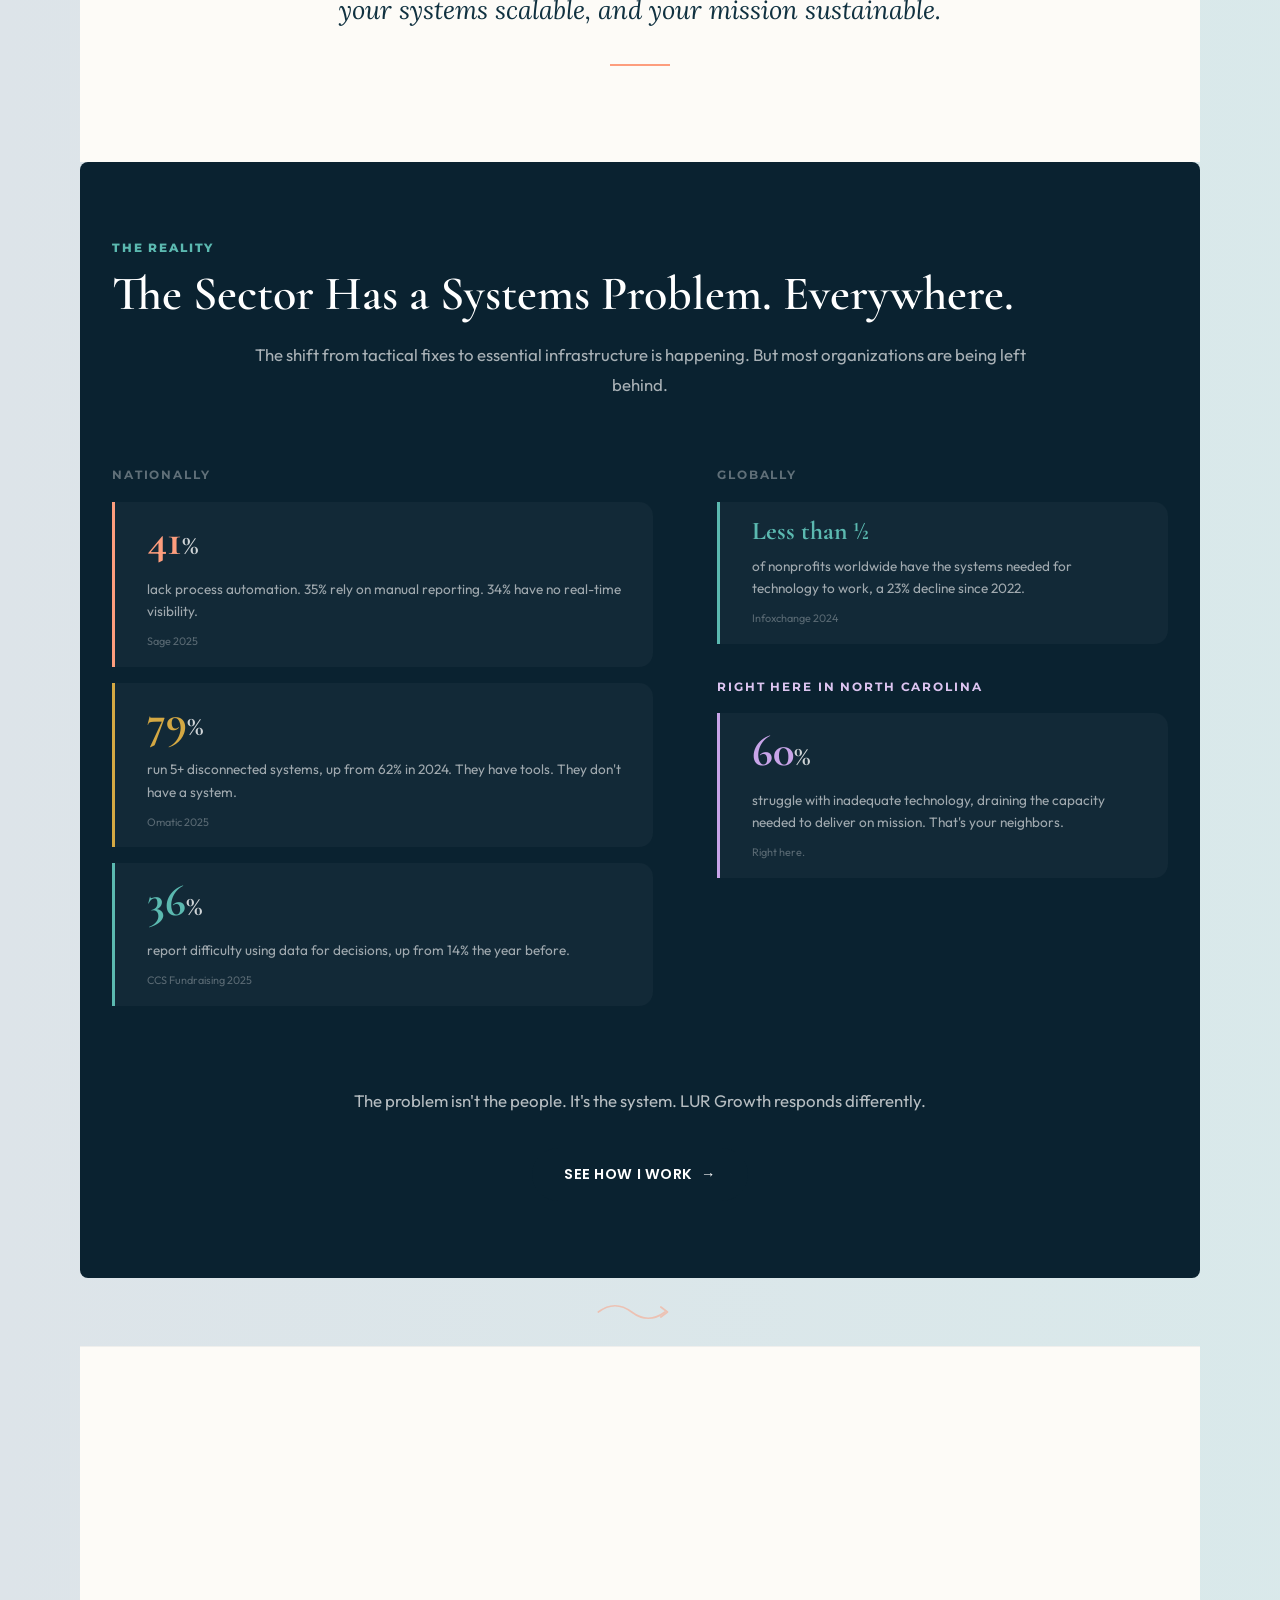
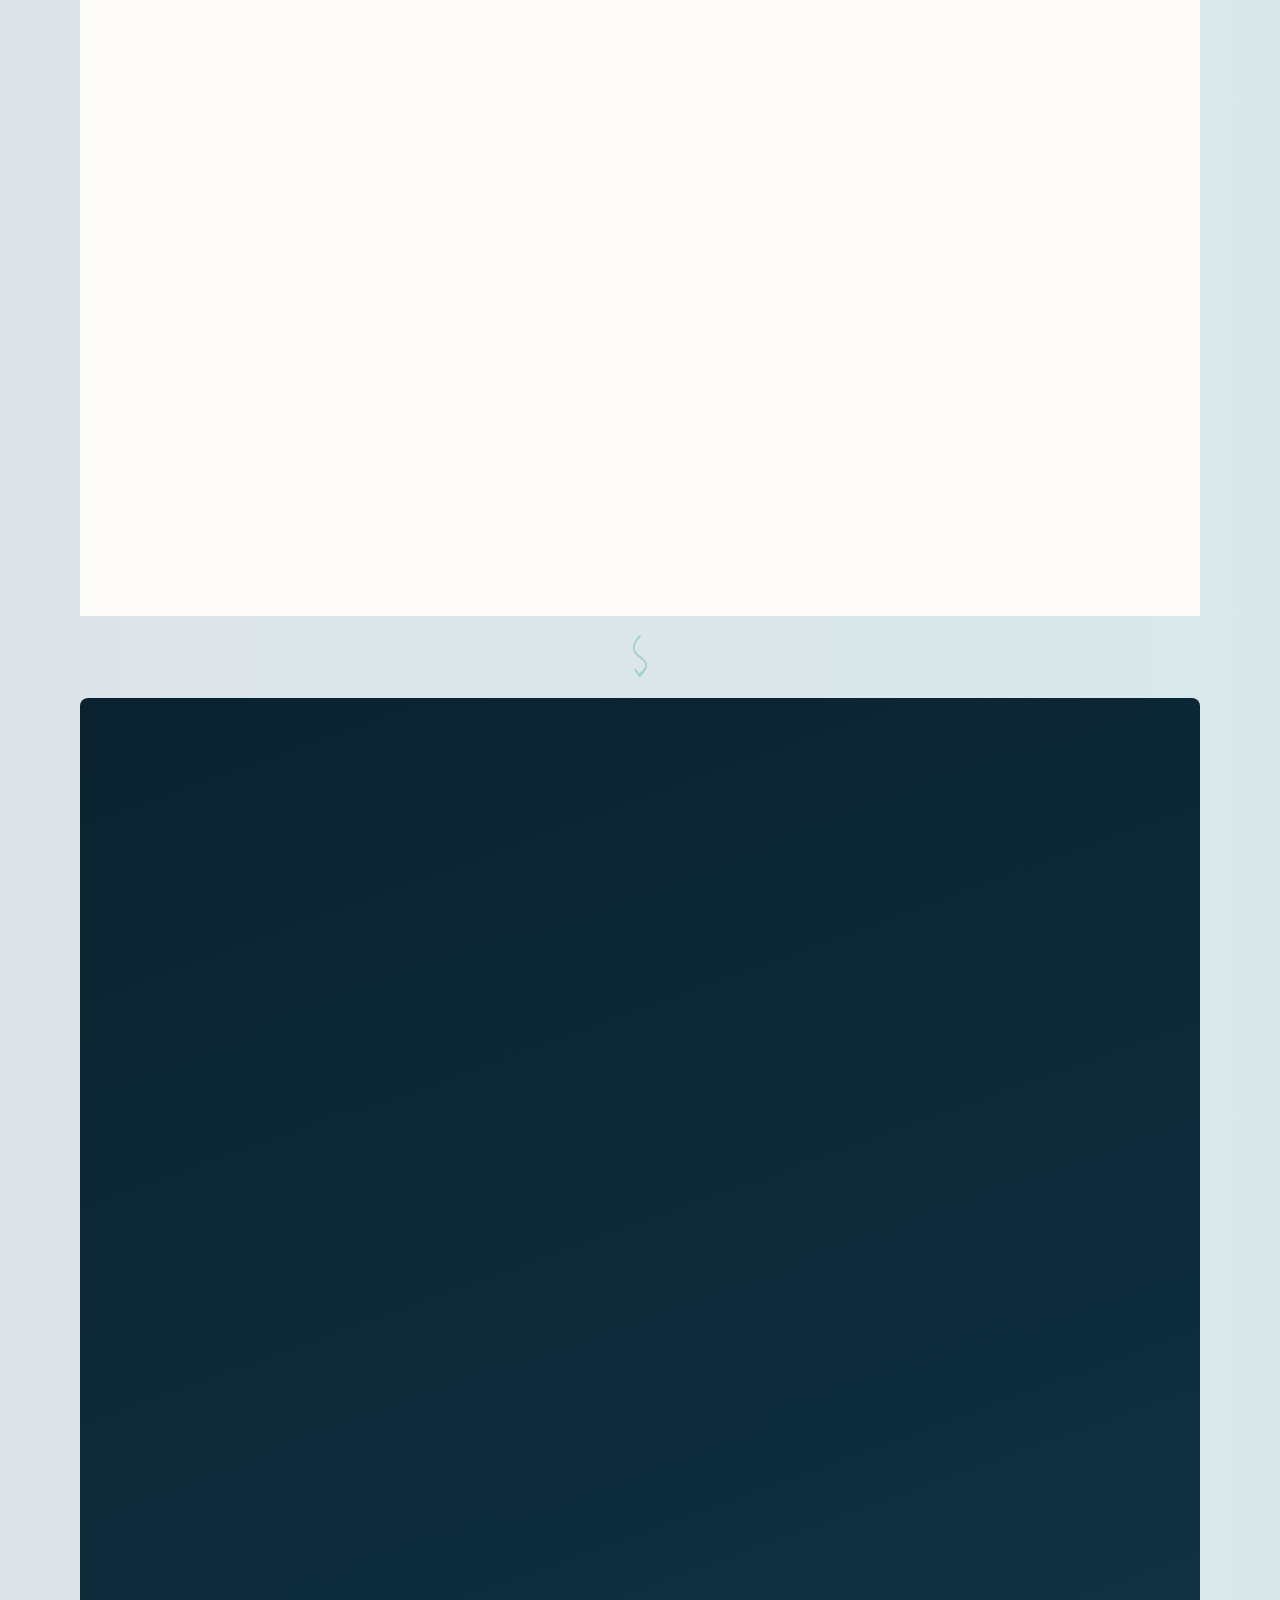
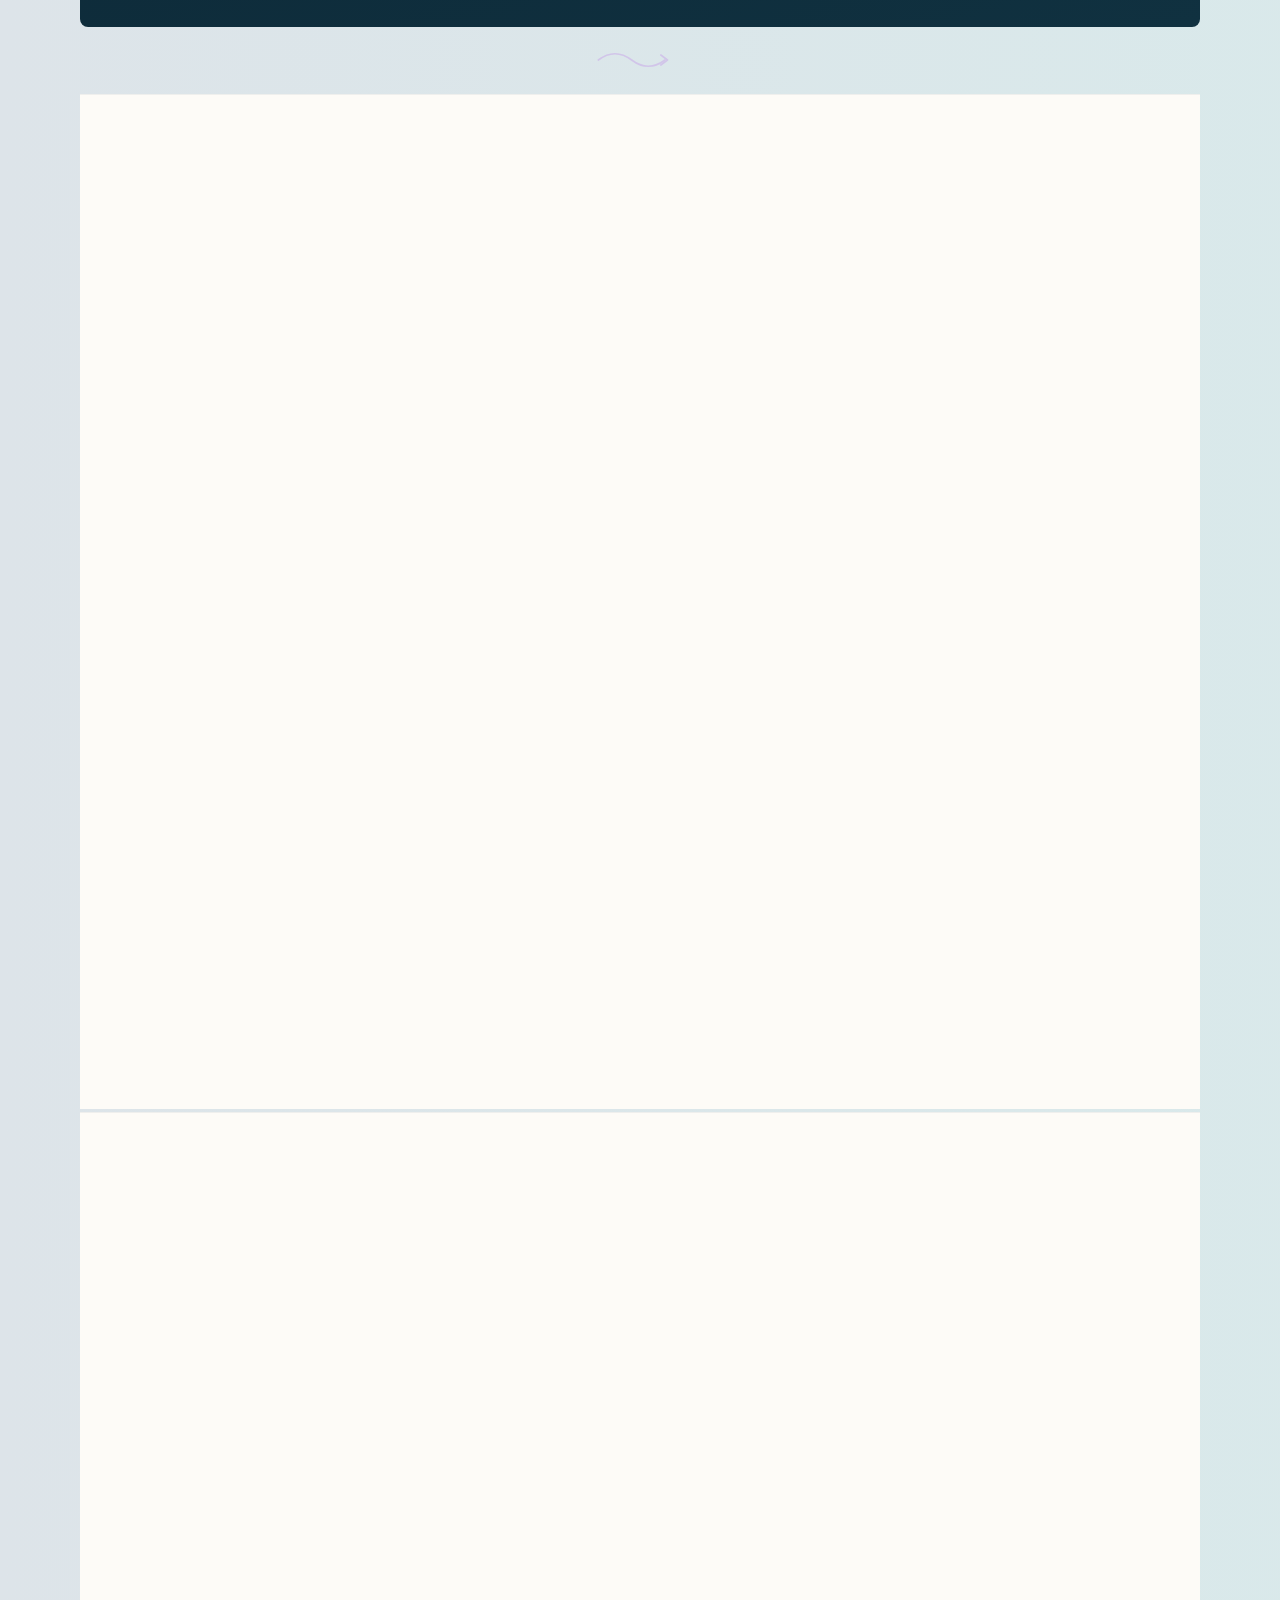
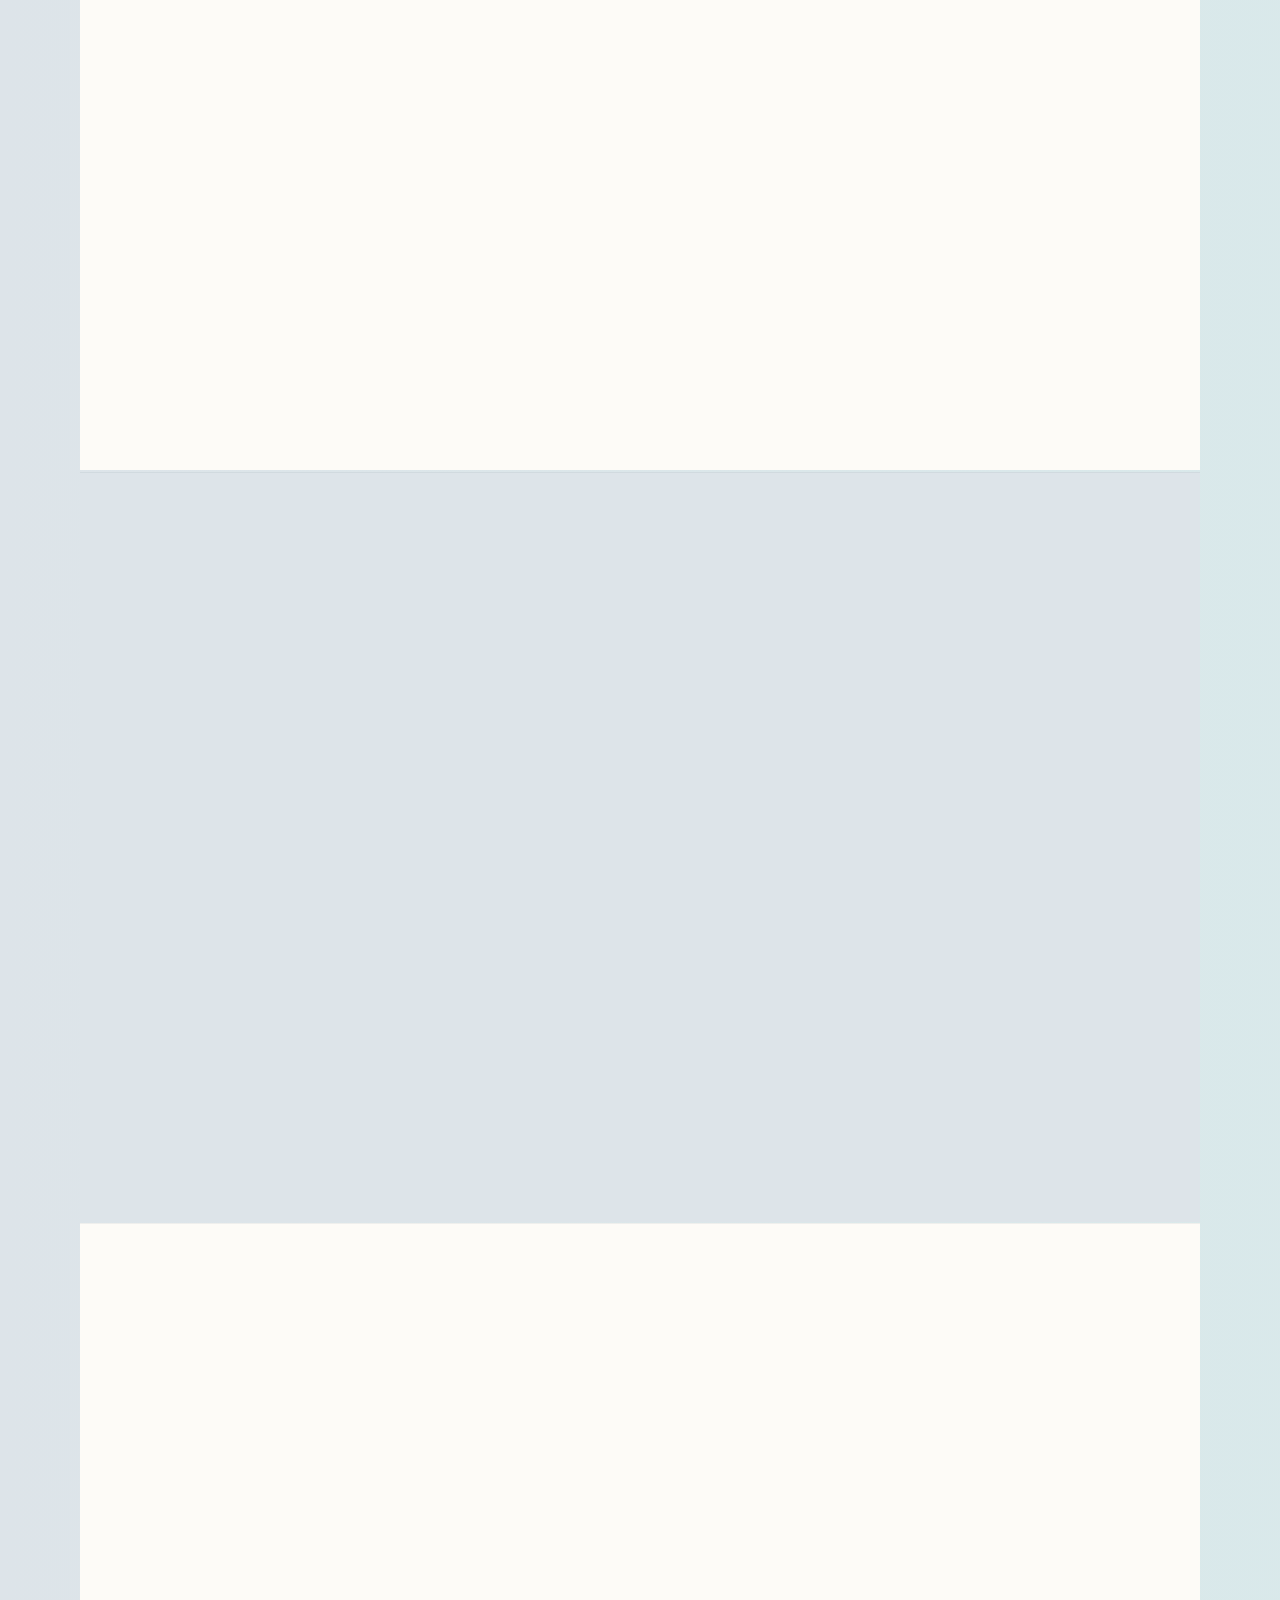
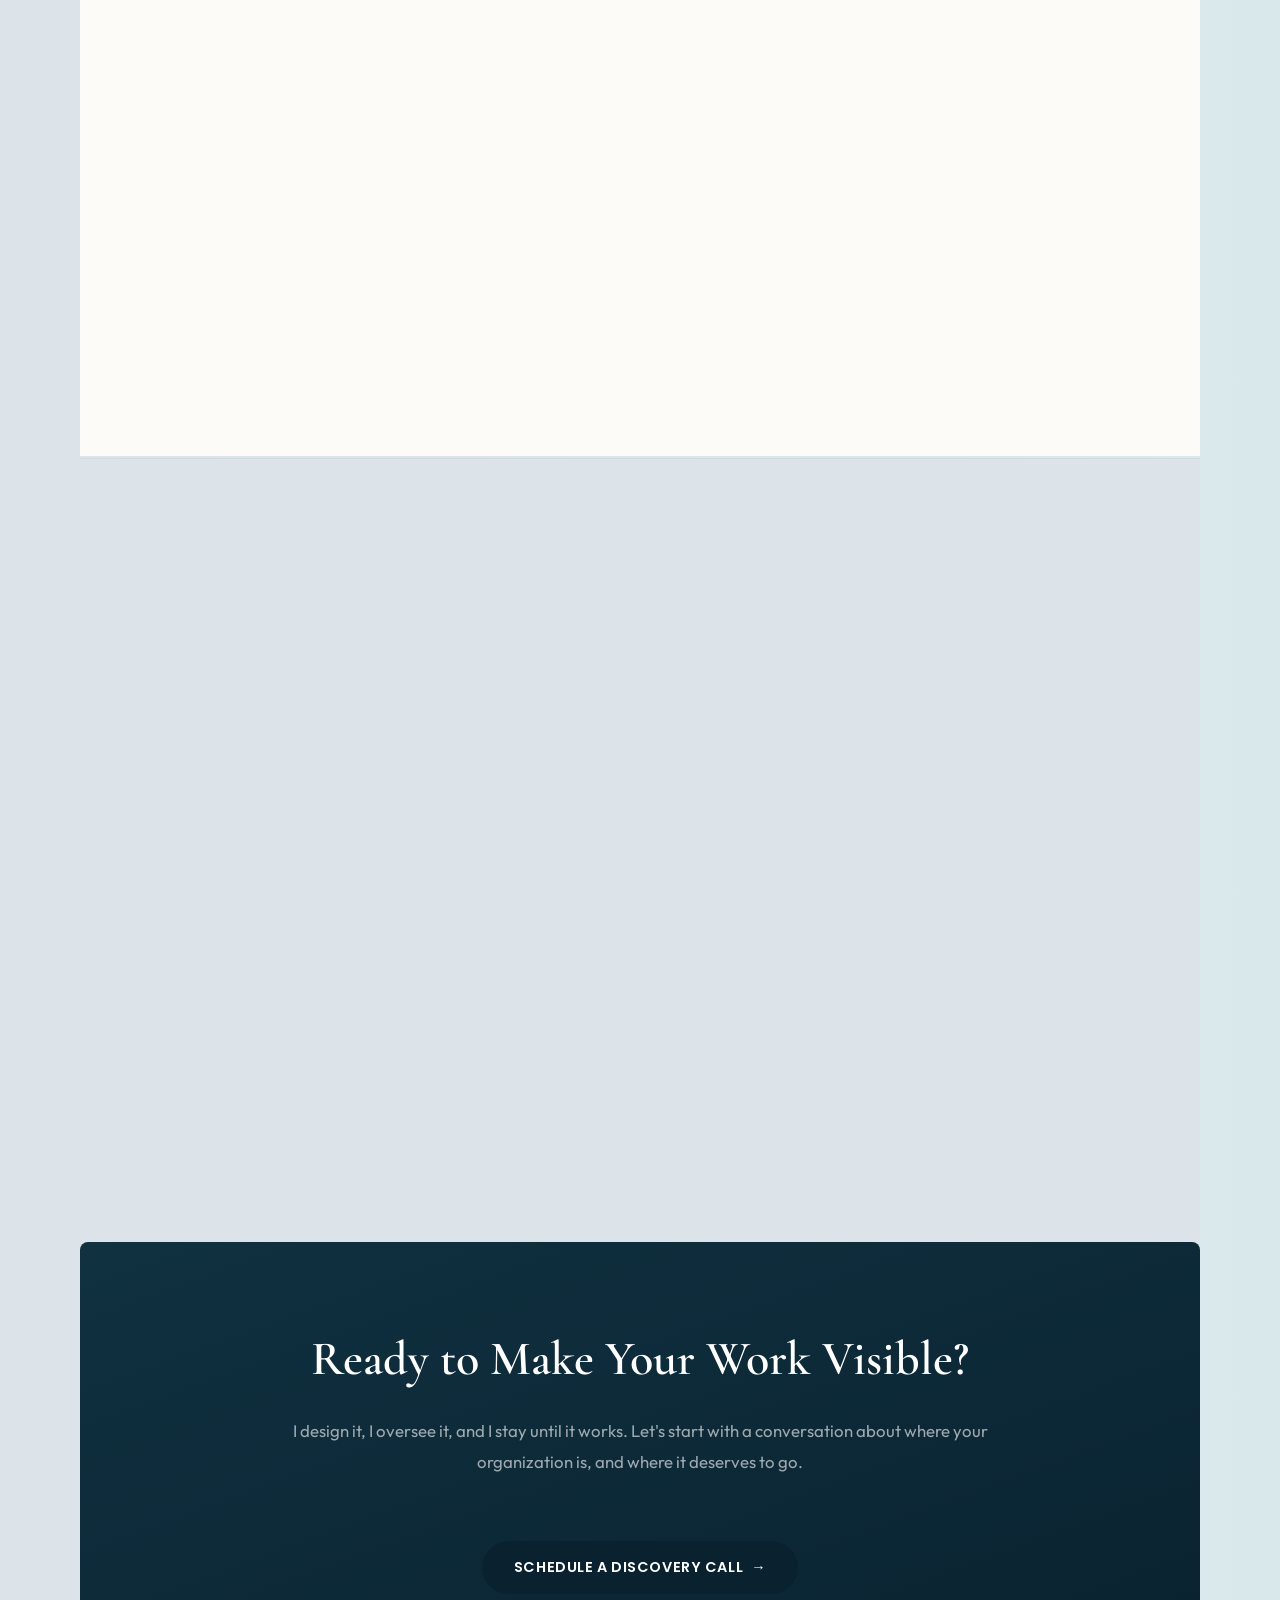
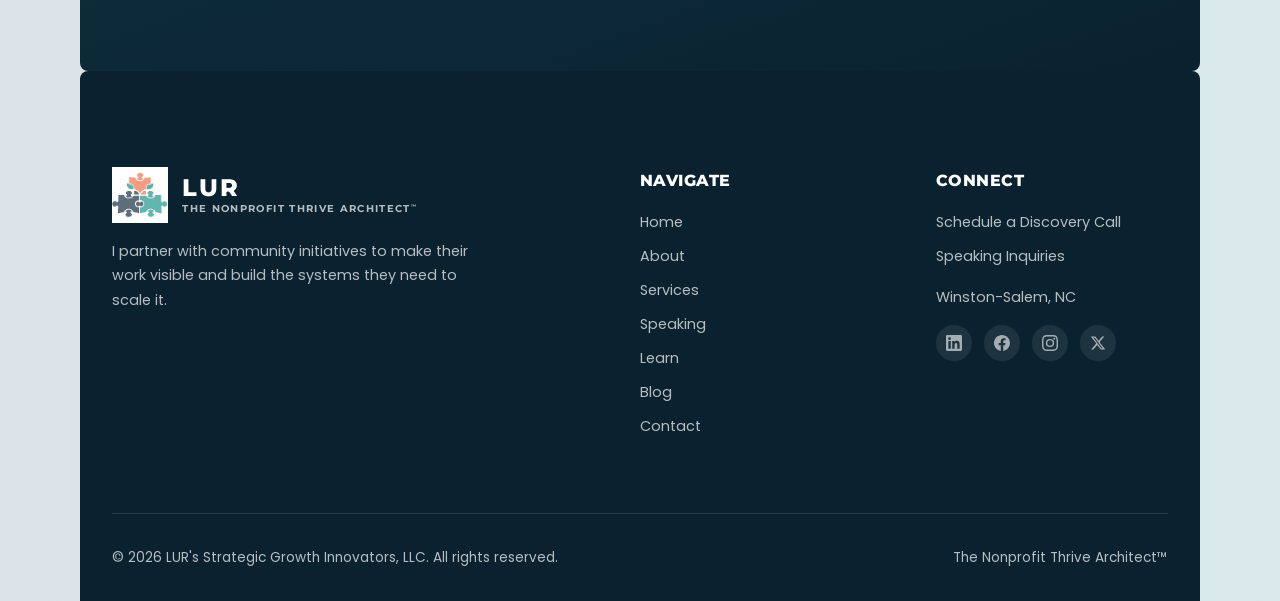
==== commit f689f698: "Merge logo strips into single Trusted Across the Sector carousel - Combined all 14 logos into one sc" ====
--- a/index.html
+++ b/index.html
@@ -106,11 +106,11 @@
     <div class="accent-bar__segment accent-bar__segment--teal"></div>
   </div>
 
-  <!-- ========== 3. CREDIBILITY STRIP (infinite marquee) ========== -->
-  <section class="credibility-strip" aria-label="Featured and trained at">
-    <p class="credibility-strip__label">Featured and Trained At</p>
+  <!-- ========== 3. LOGO STRIP (infinite marquee) ========== -->
+  <section class="credibility-strip" aria-label="Trusted across the sector">
+    <p class="credibility-strip__label">Trusted Across the Sector</p>
     <div class="credibility-strip__track">
-      <!-- Track A -->
+      <!-- Track A — all logos -->
       <img src="assets/logos/nc-nonprofits.svg" alt="NC Center for Nonprofits">
       <img src="assets/logos/handson-nwnc.jpg" alt="HandsOn Northwest North Carolina">
       <img src="assets/logos/armstrong-mcguire.svg" alt="Armstrong McGuire">
@@ -118,6 +118,13 @@
       <img src="assets/logos/cif.webp" alt="Community Impact Fund">
       <img src="assets/logos/lcs.png" alt="Latino Community Services">
       <img src="assets/logos/cds-logo.png" alt="Community Design Studio">
+      <img src="assets/logos/bjr-foundation.png" alt="The Blanche & Julian Robertson Family Foundation">
+      <img src="assets/logos/united-way.png" alt="United Way">
+      <img src="assets/logos/habitat.png" alt="Habitat for Humanity">
+      <img src="assets/logos/red-cross.png" alt="American Red Cross">
+      <img src="assets/logos/big-brothers.png" alt="Big Brothers Big Sisters">
+      <img src="assets/logos/boys-girls-clubs.png" alt="Boys & Girls Clubs">
+      <img src="assets/logos/ymca.png" alt="YMCA">
       <!-- Track B (duplicate for seamless loop) -->
       <img src="assets/logos/nc-nonprofits.svg" alt="" aria-hidden="true">
       <img src="assets/logos/handson-nwnc.jpg" alt="" aria-hidden="true">
@@ -126,20 +133,13 @@
       <img src="assets/logos/cif.webp" alt="" aria-hidden="true">
       <img src="assets/logos/lcs.png" alt="" aria-hidden="true">
       <img src="assets/logos/cds-logo.png" alt="" aria-hidden="true">
-    </div>
-  </section>
-
-  <!-- ========== 3a. TRUSTED ACROSS THE SECTOR ========== -->
-  <section class="trusted-strip" aria-label="Trusted across the sector">
-    <p class="trusted-strip__label">Trusted Across the Sector</p>
-    <div class="trusted-strip__row">
-      <img src="assets/logos/bjr-foundation.png" alt="The Blanche & Julian Robertson Family Foundation" class="trust-logo">
-      <img src="assets/logos/united-way.png" alt="United Way" class="trust-logo">
-      <img src="assets/logos/habitat.png" alt="Habitat for Humanity" class="trust-logo">
-      <img src="assets/logos/red-cross.png" alt="American Red Cross" class="trust-logo">
-      <img src="assets/logos/big-brothers.png" alt="Big Brothers Big Sisters" class="trust-logo">
-      <img src="assets/logos/boys-girls-clubs.png" alt="Boys & Girls Clubs" class="trust-logo">
-      <img src="assets/logos/ymca.png" alt="YMCA" class="trust-logo">
+      <img src="assets/logos/bjr-foundation.png" alt="" aria-hidden="true">
+      <img src="assets/logos/united-way.png" alt="" aria-hidden="true">
+      <img src="assets/logos/habitat.png" alt="" aria-hidden="true">
+      <img src="assets/logos/red-cross.png" alt="" aria-hidden="true">
+      <img src="assets/logos/big-brothers.png" alt="" aria-hidden="true">
+      <img src="assets/logos/boys-girls-clubs.png" alt="" aria-hidden="true">
+      <img src="assets/logos/ymca.png" alt="" aria-hidden="true">
     </div>
   </section>
 
--- a/css/styles.css
+++ b/css/styles.css
@@ -2123,7 +2123,7 @@
   display: flex;
   gap: var(--space-lg);
   width: max-content;
-  animation: credibility-scroll 40s linear infinite;
+  animation: credibility-scroll 60s linear infinite;
   align-items: center;
 }
 
